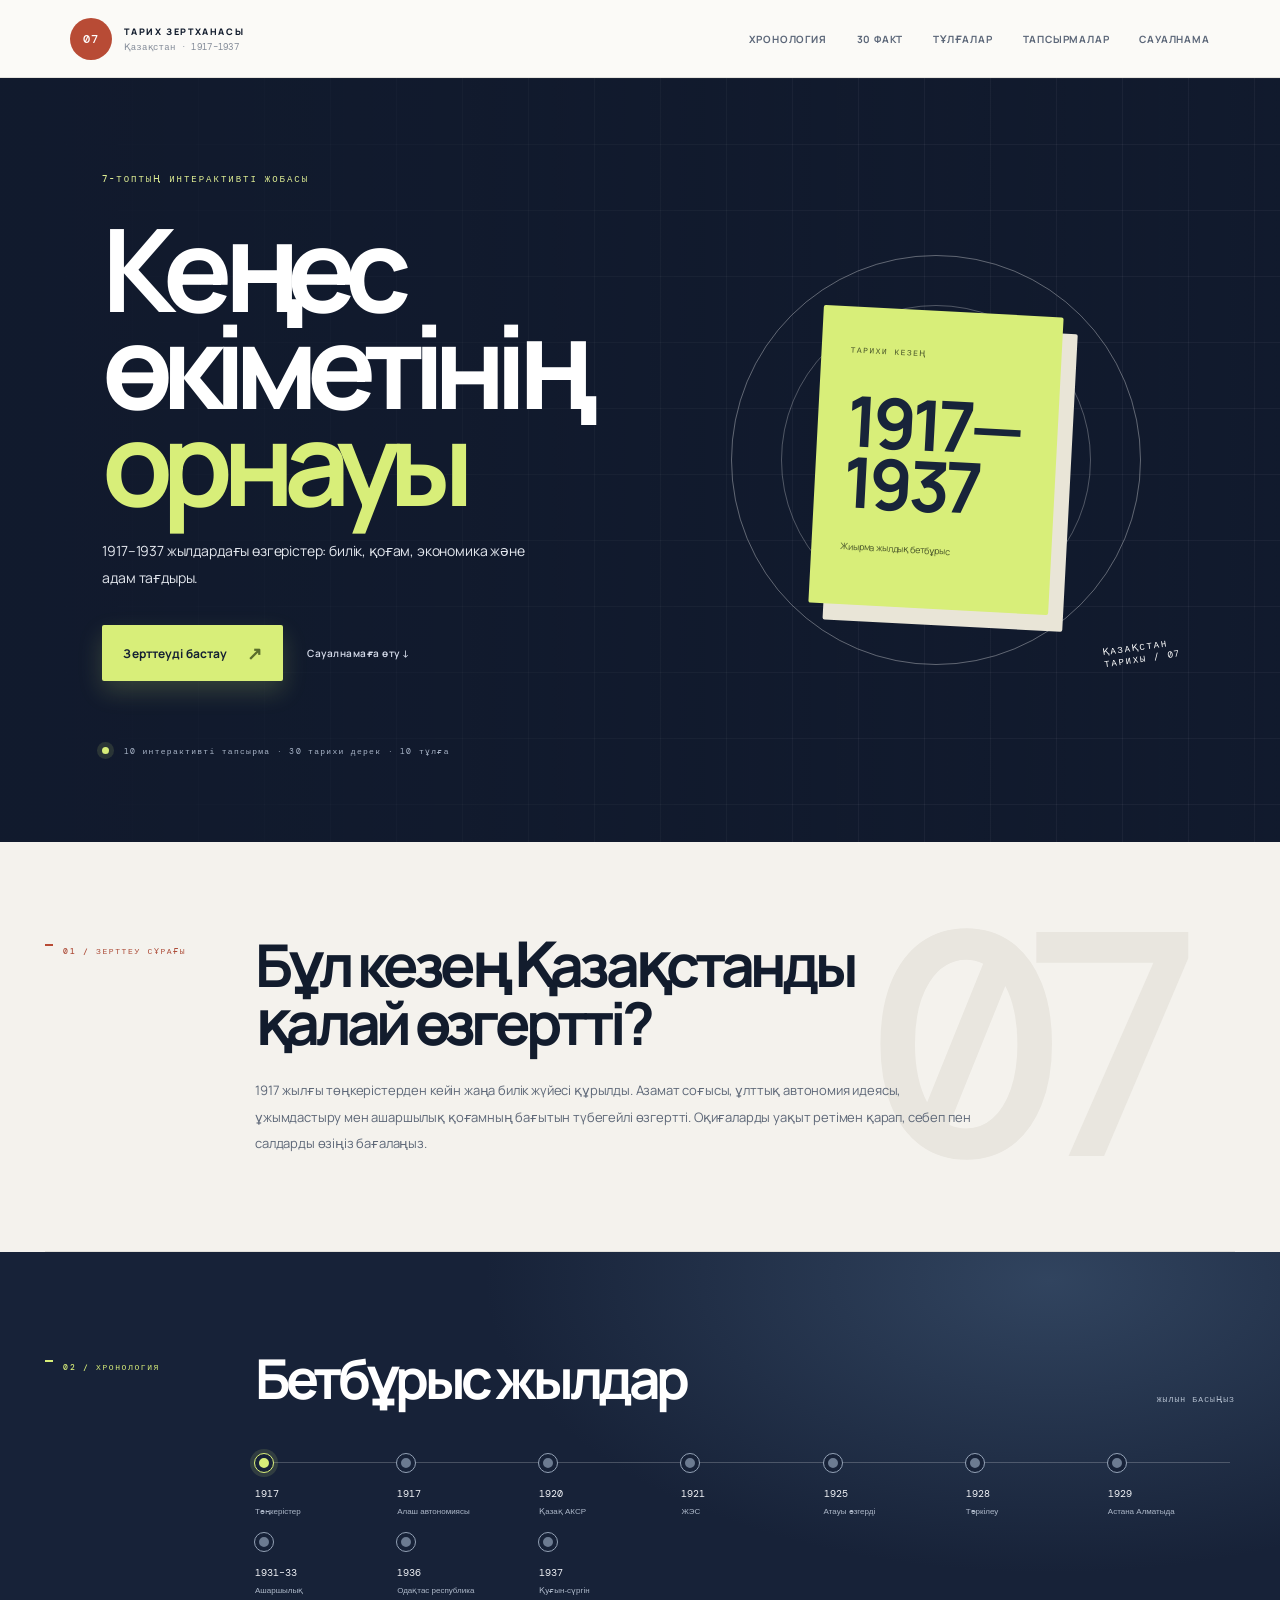
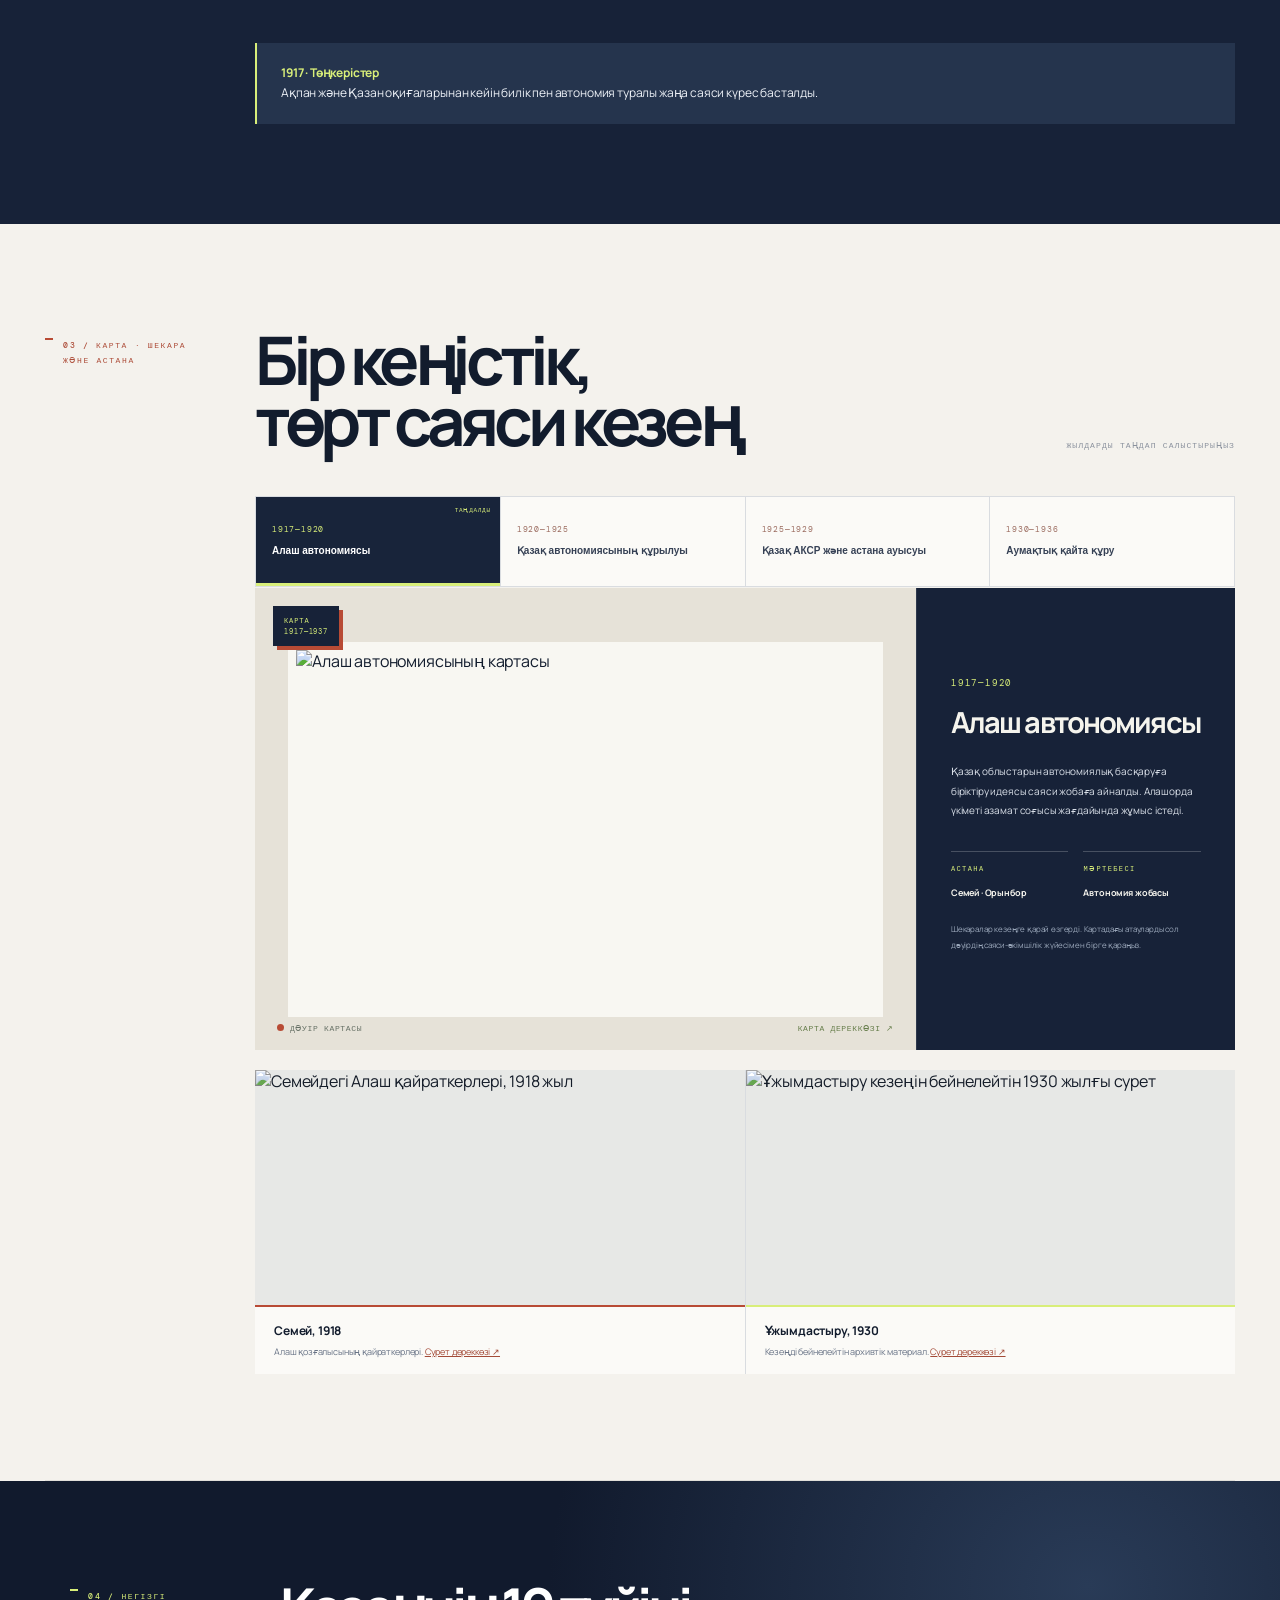
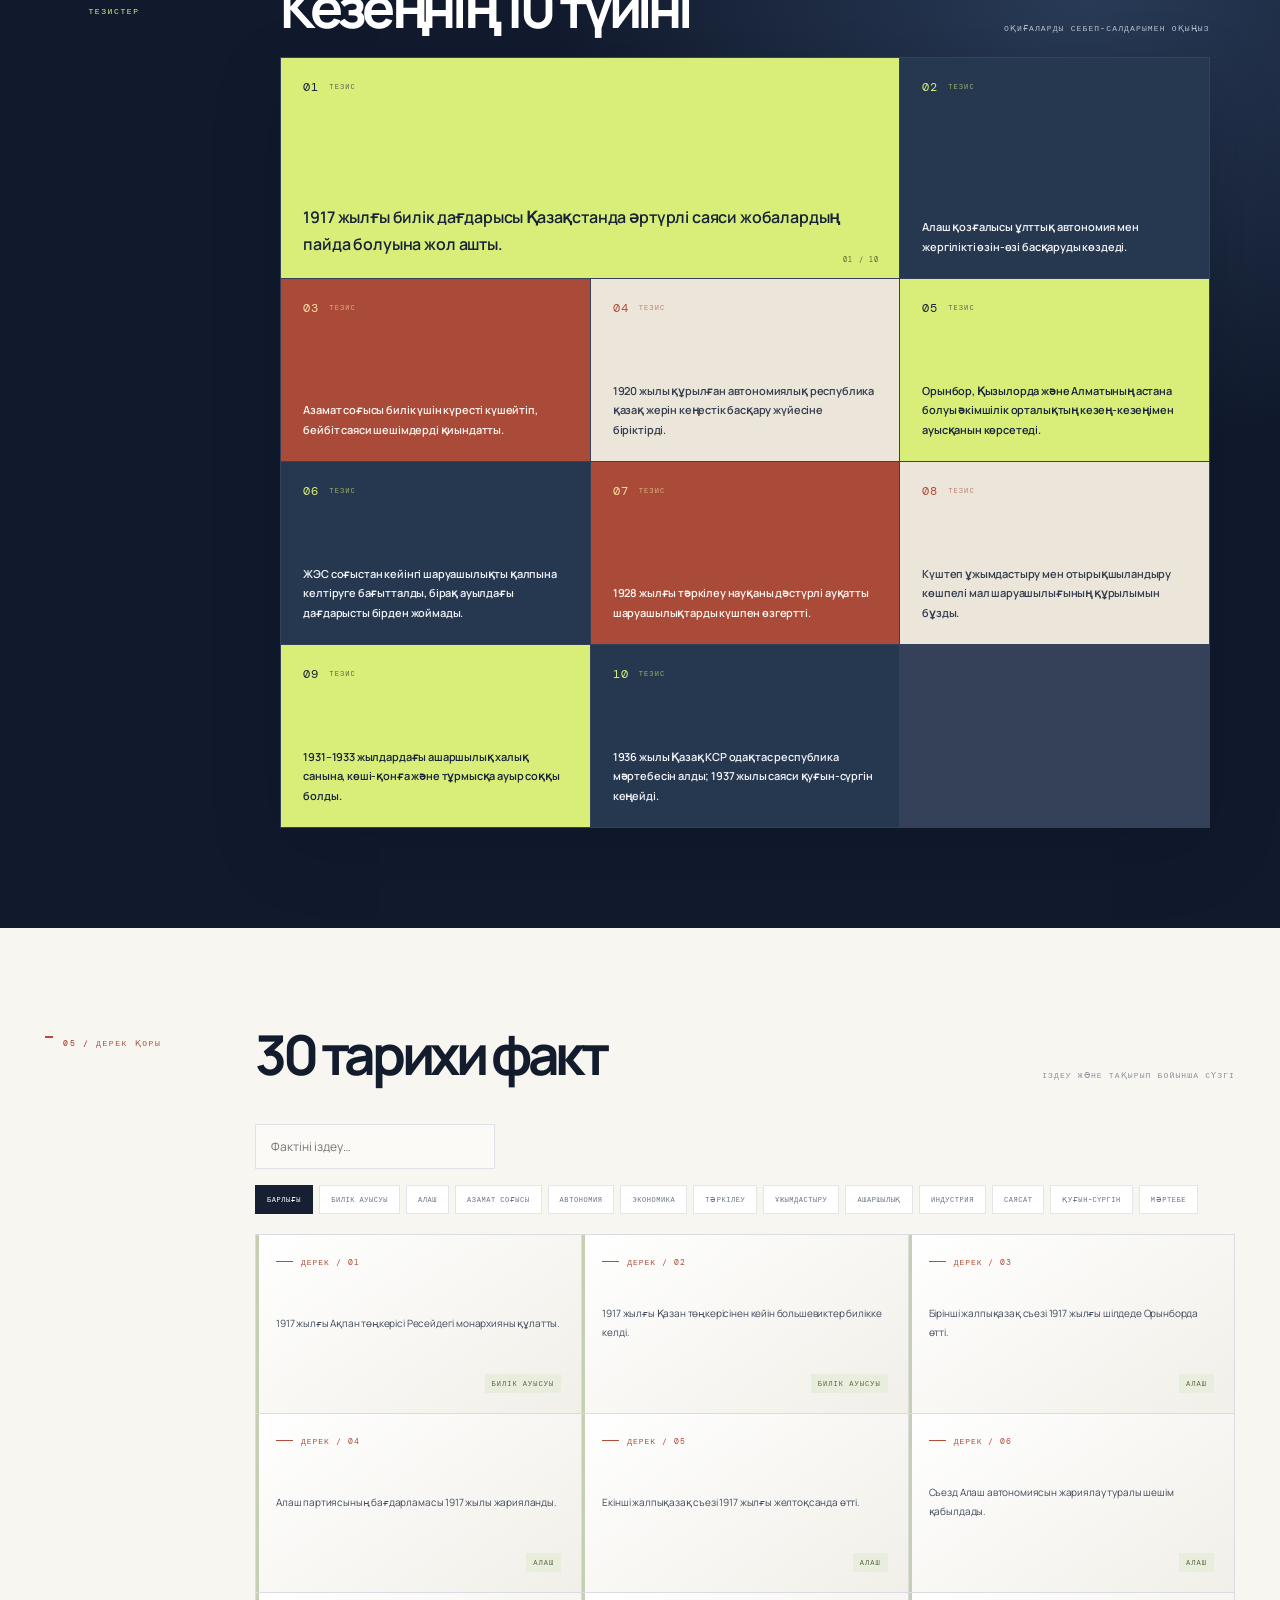
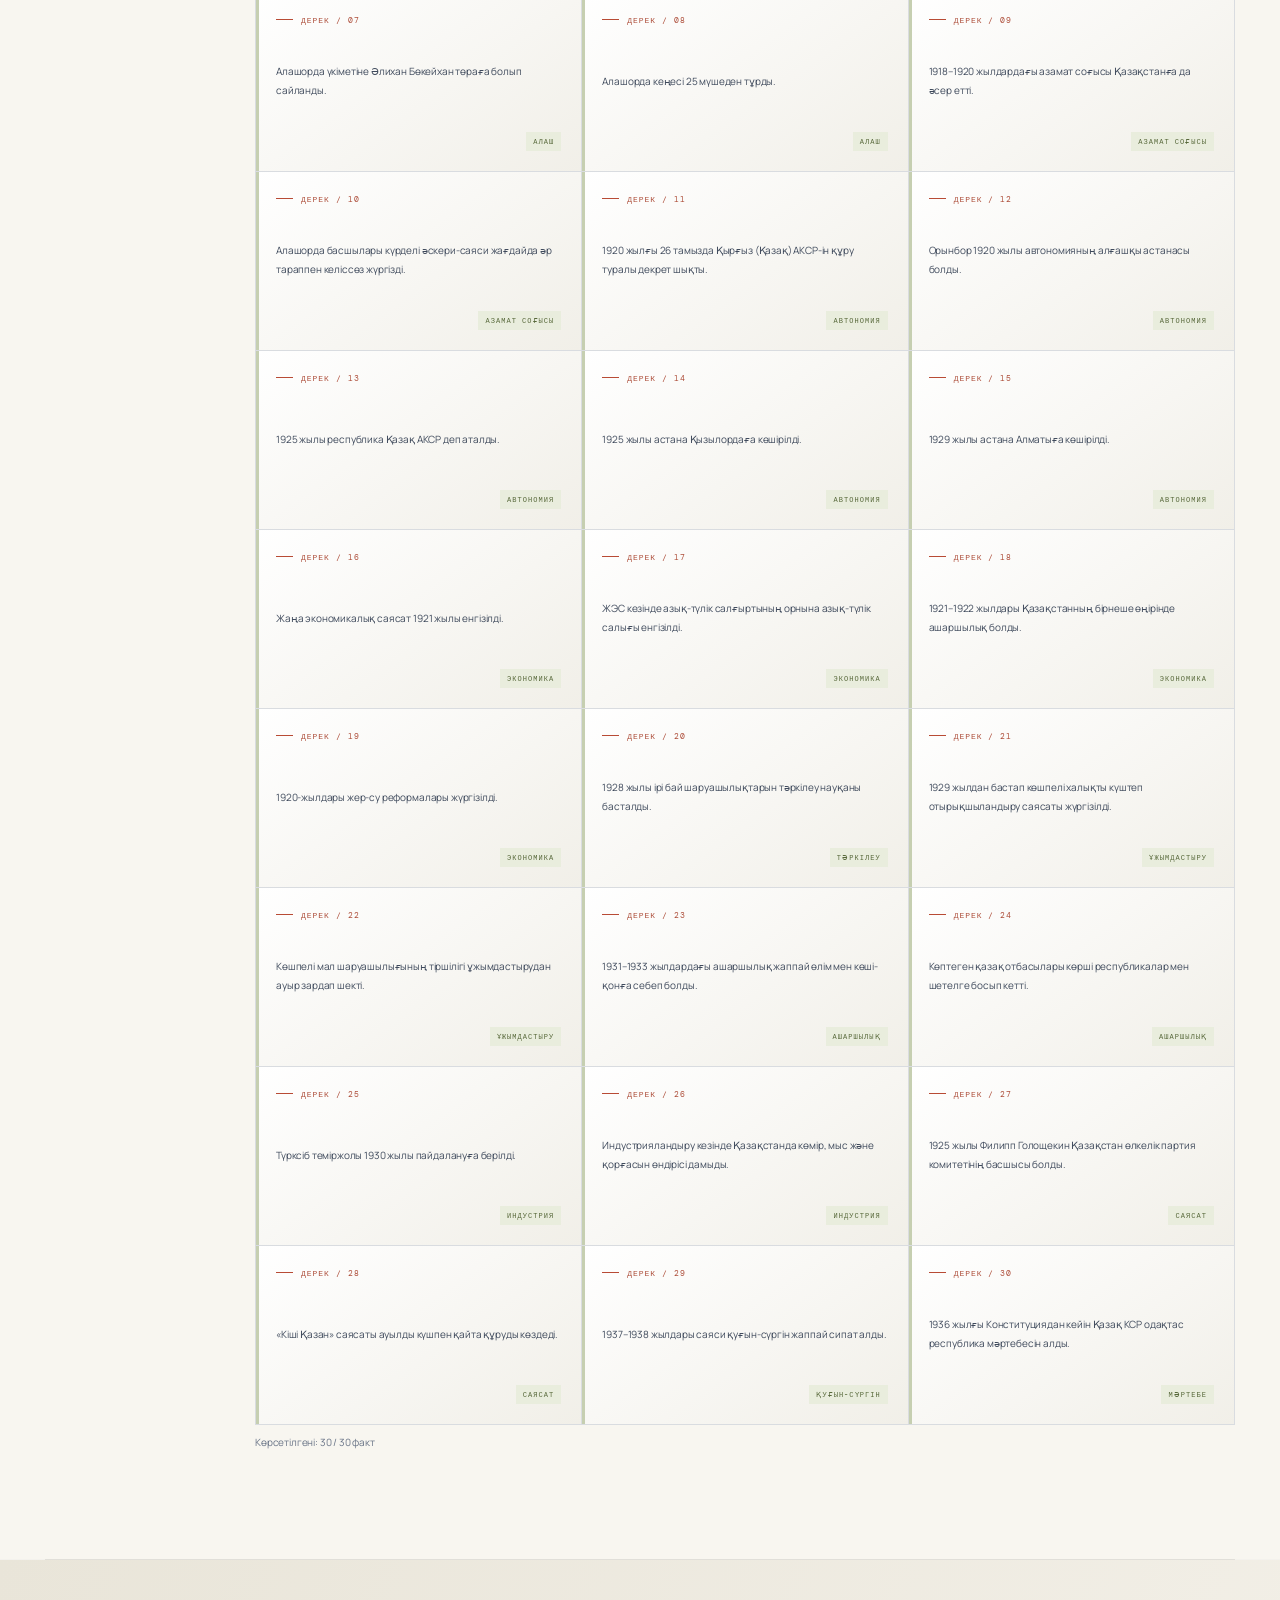
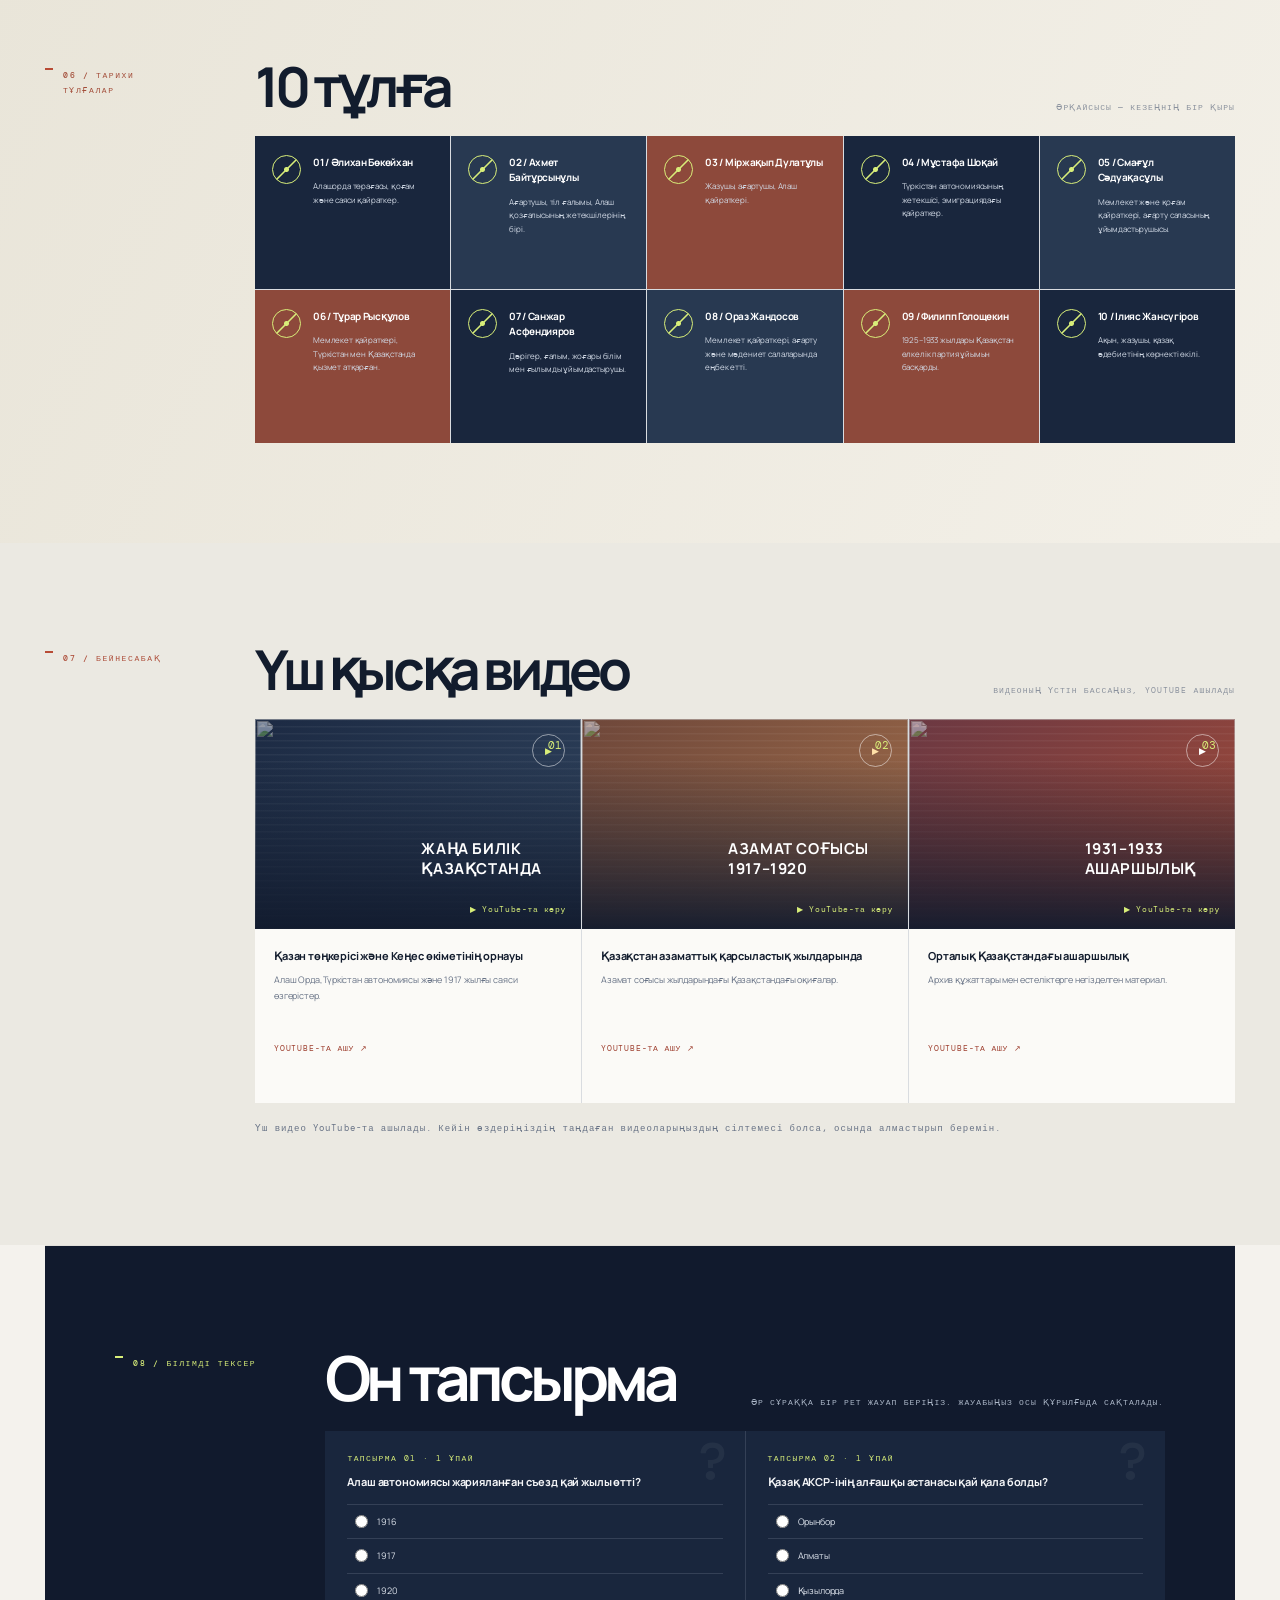
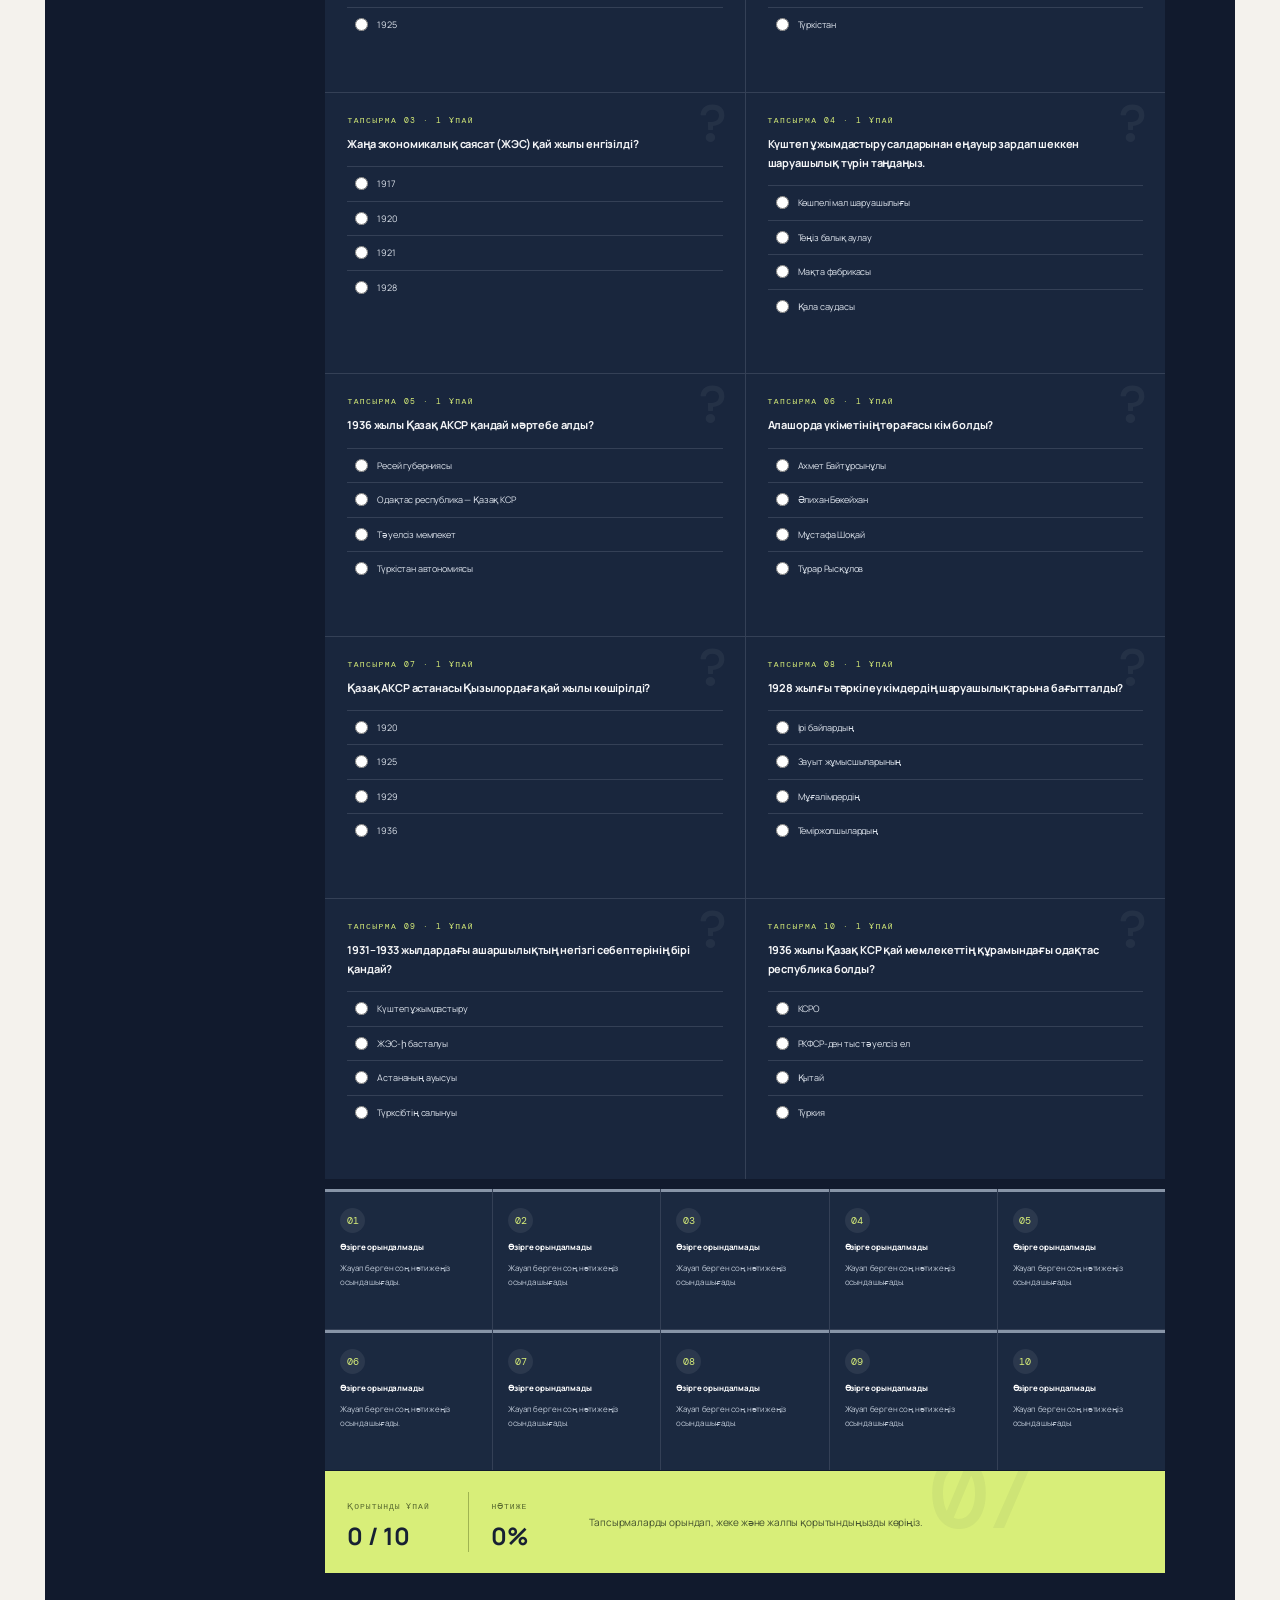
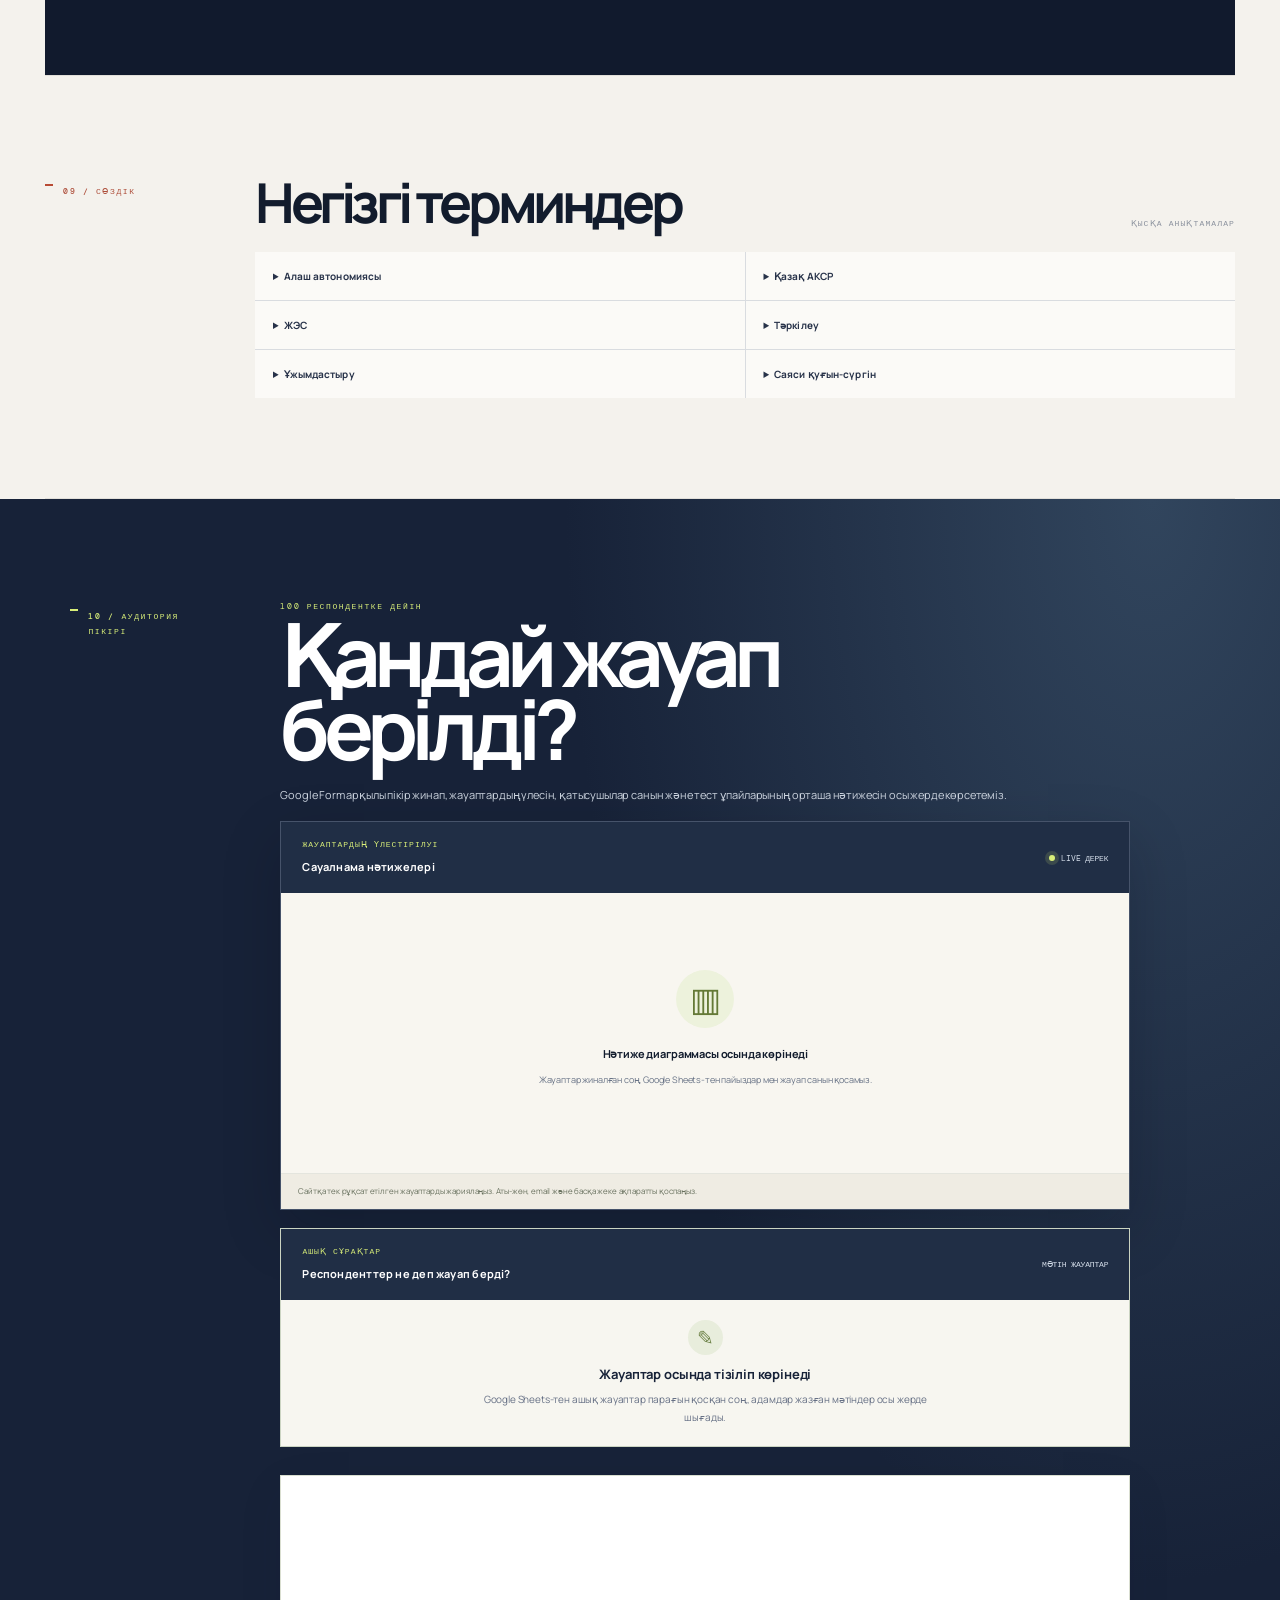
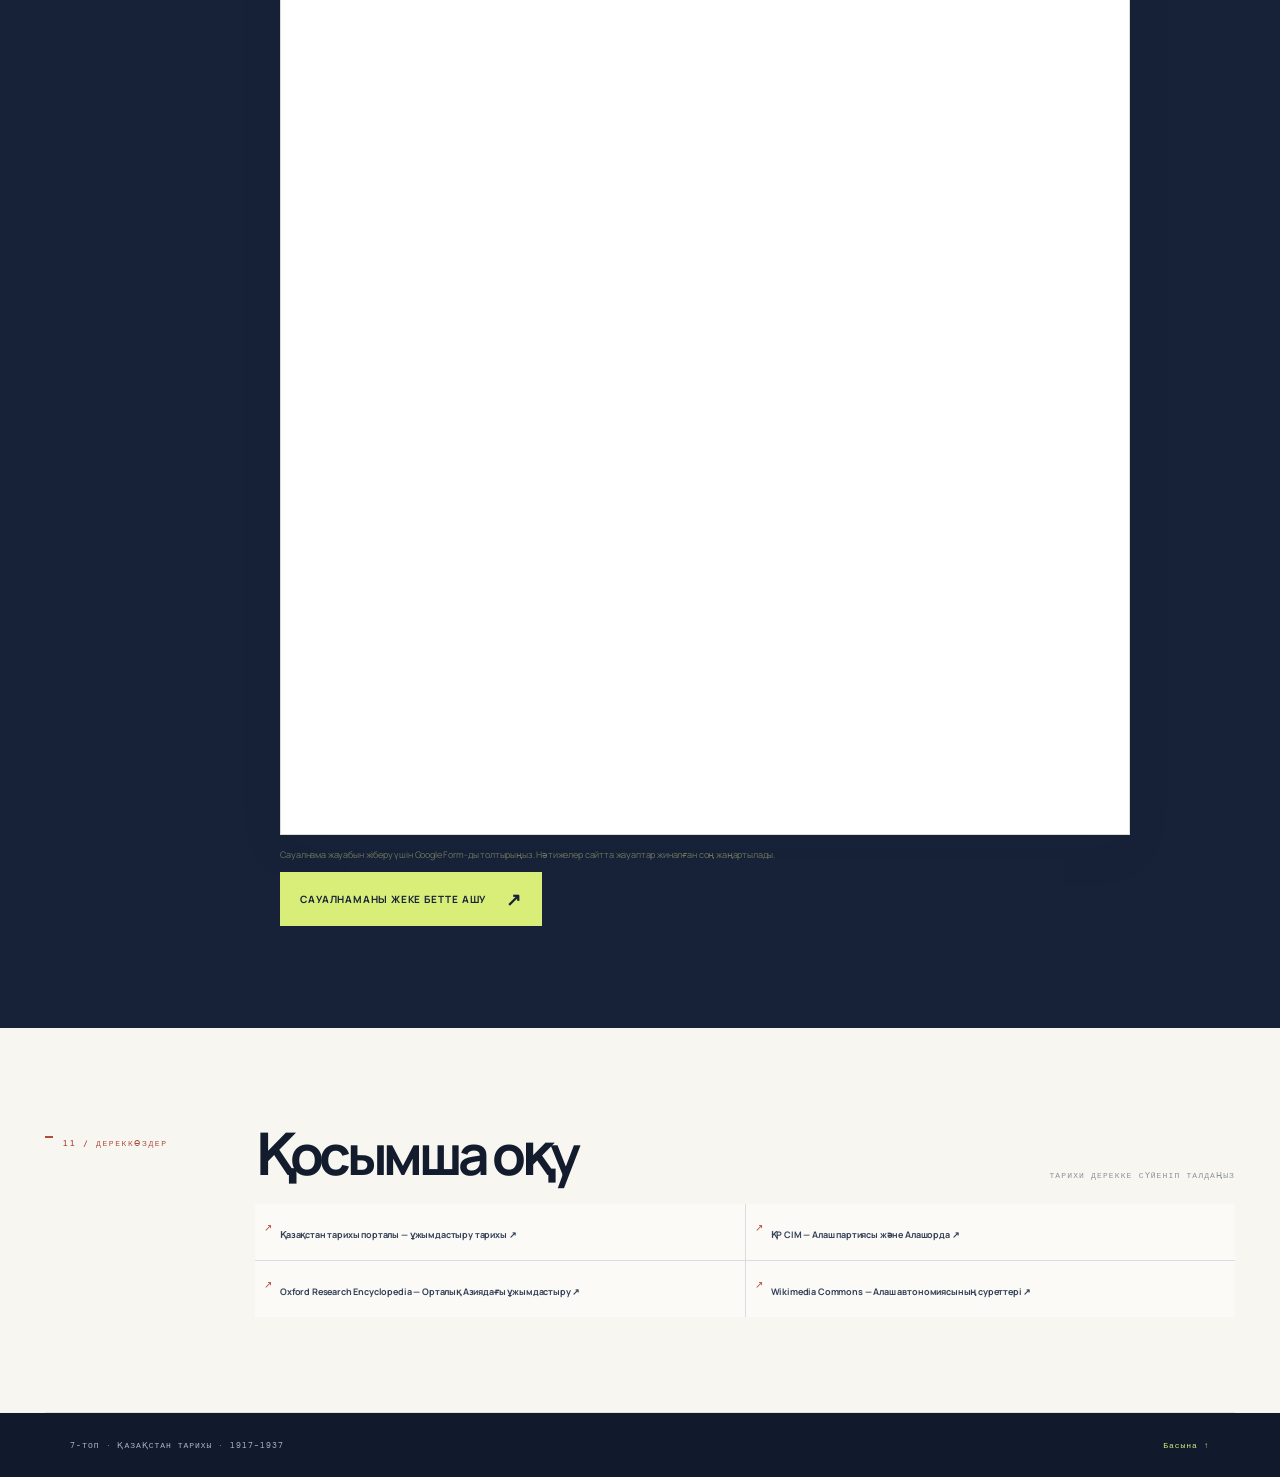
==== index.html @ dc1eb3b9 "Add files via upload" ====
<!doctype html>
<html lang="kk">
<head>
  <meta charset="utf-8"><meta name="viewport" content="width=device-width,initial-scale=1">
  <meta name="description" content="7-топтың 1917–1937 жылдардағы Қазақстан тарихына арналған интерактивті жобасы">
  <title>7-топ | Кеңес өкіметінің орнауы</title><link rel="stylesheet" href="style.css"><link rel="stylesheet" href="enhancements.css"><link rel="stylesheet" href="visual-refresh.css"><link rel="stylesheet" href="premium-design.css">
</head>
<body>
  <header class="topbar"><a class="brand" href="#home"><span class="brand-mark">07</span><span>ТАРИХ ЗЕРТХАНАСЫ<small>Қазақстан · 1917–1937</small></span></a><button class="menu" aria-label="Мәзір">☰</button><nav><a href="#timeline">Хронология</a><a href="#facts">30 факт</a><a href="#people">Тұлғалар</a><a href="#game">Тапсырмалар</a><a href="#survey">Сауалнама</a></nav></header>
  <main>
    <section id="home" class="hero"><div class="hero-copy"><p class="eyebrow">7-ТОПТЫҢ ИНТЕРАКТИВТІ ЖОБАСЫ</p><h1>Кеңес өкіметінің<br><em>орнауы</em></h1><p class="lead">1917–1937 жылдардағы өзгерістер: билік, қоғам, экономика және адам тағдыры.</p><div class="hero-actions"><a class="button" href="#timeline">Зерттеуді бастау <span>↗</span></a><a class="text-link" href="#survey">Сауалнамаға өту ↓</a></div><div class="hero-note"><span class="pulse"></span> 10 интерактивті тапсырма · 30 тарихи дерек · 10 тұлға</div></div><div class="hero-art"><div class="orbit orbit-a"></div><div class="orbit orbit-b"></div><div class="year-card"><span>ТАРИХИ КЕЗЕҢ</span><strong>1917—<br>1937</strong><small>Жиырма жылдық бетбұрыс</small></div><span class="art-stamp">ҚАЗАҚСТАН<br>ТАРИХЫ / 07</span></div></section>
    <section class="section intro"><div class="section-label">01 / ЗЕРТТЕУ СҰРАҒЫ</div><div><h2>Бұл кезең Қазақстанды қалай өзгертті?</h2><p>1917 жылғы төңкерістерден кейін жаңа билік жүйесі құрылды. Азамат соғысы, ұлттық автономия идеясы, ұжымдастыру мен ашаршылық қоғамның бағытын түбегейлі өзгертті. Оқиғаларды уақыт ретімен қарап, себеп пен салдарды өзіңіз бағалаңыз.</p></div></section>
    <section id="timeline" class="section"><div class="section-label">02 / ХРОНОЛОГИЯ</div><div class="section-main"><div class="section-head"><h2>Бетбұрыс жылдар</h2><span>Жылын басыңыз</span></div><div class="timeline" id="timelineList"></div><div class="timeline-detail" id="timelineDetail" aria-live="polite"></div></div></section>
    <section class="section map-section"><div class="section-label">03 / КАРТА · ШЕКАРА ЖӘНЕ АСТАНА</div><div class="section-main"><div class="section-head"><h2>Бір кеңістік,<br>төрт саяси кезең</h2><span>Жылдарды таңдап салыстырыңыз</span></div><div class="map-tabs" id="mapTabs"></div><div class="map-view"><div class="map-frame"><img id="eraMap" src="https://commons.wikimedia.org/wiki/Special:FilePath/Alash%20Autonomy%20in%201918.png" alt="Алаш автономиясының картасы"><div class="map-legend"><span><i></i> Дәуір картасы</span><a id="mapSource" href="https://commons.wikimedia.org/wiki/Category:Maps_of_the_Alash_state" target="_blank" rel="noreferrer">Карта дереккөзі ↗</a></div></div><aside class="map-story"><span class="map-kicker" id="mapKicker">1917—1920</span><h3 id="mapTitle">Алаш автономиясы</h3><p id="mapText">Қазақ облыстарын автономиялық басқаруға біріктіру идеясы саяси жобаға айналды. Алашорда үкіметі азамат соғысы жағдайында жұмыс істеді.</p><div class="map-facts"><div><small>АСТАНА</small><b id="mapCapital">Семей · Орынбор</b></div><div><small>МӘРТЕБЕСІ</small><b id="mapStatus">Автономия жобасы</b></div></div><p class="map-caveat">Шекаралар кезеңге қарай өзгерді. Картадағы атауларды сол дәуірдің саяси-әкімшілік жүйесімен бірге қараңыз.</p></aside></div><div class="image-grid archive-grid"><figure class="image-card"><img loading="lazy" src="https://commons.wikimedia.org/wiki/Special:FilePath/Alash%20intelligentsia%2C%20Semipalatinsk%2C%201918.jpg" alt="Семейдегі Алаш қайраткерлері, 1918 жыл"><figcaption><b>Семей, 1918</b><span>Алаш қозғалысының қайраткерлері. <a href="https://commons.wikimedia.org/wiki/File:Alash_intelligentsia,_Semipalatinsk,_1918.jpg" target="_blank" rel="noreferrer">Сурет дереккөзі ↗</a></span></figcaption></figure><figure class="image-card"><img loading="lazy" src="https://commons.wikimedia.org/wiki/Special:FilePath/%D0%9D%D0%B0%20%D0%BF%D1%83%D1%82%D1%8F%D1%85%20%D0%BA%D0%BE%D0%BB%D0%BB%D0%B5%D0%BA%D1%82%D0%B8%D0%B2%D0%B8%D0%B7%D0%B0%D1%86%D0%B8%D0%B8.%20%D0%9A%D0%BE%D1%81%D1%82%D1%8F%D0%BD%D0%B8%D1%86%D1%8B%D0%BD%20%D0%92.%D0%9D..jpg" alt="Ұжымдастыру кезеңін бейнелейтін 1930 жылғы сурет"><figcaption><b>Ұжымдастыру, 1930</b><span>Кезеңді бейнелейтін архивтік материал. <a href="https://commons.wikimedia.org/wiki/File:%D0%9D%D0%B0_%D0%BF%D1%83%D1%82%D1%8F%D1%85_%D0%BA%D0%BE%D0%BB%D0%BB%D0%B5%D0%BA%D1%82%D0%B8%D0%B2%D0%B8%D0%B7%D0%B0%D1%86%D0%B8%D0%B8._%D0%9A%D0%BE%D1%81%D1%82%D1%8F%D0%BD%D0%B8%D1%86%D1%8B%D0%BD_%D0%92.%D0%9D..jpg" target="_blank" rel="noreferrer">Сурет дереккөзі ↗</a></span></figcaption></figure></div></div></section>
    <section class="section theses-section"><div class="section-label">04 / НЕГІЗГІ ТЕЗИСТЕР</div><div class="section-main"><div class="section-head"><h2>Кезеңнің 10 түйіні</h2><span>Оқиғаларды себеп-салдарымен оқыңыз</span></div><div class="theses-grid" id="thesesGrid"></div></div></section>
    <section id="facts" class="section"><div class="section-label">05 / ДЕРЕК ҚОРЫ</div><div class="section-main"><div class="section-head"><h2>30 тарихи факт</h2><span>Іздеу және тақырып бойынша сүзгі</span></div><div class="filters"><input id="factSearch" type="search" placeholder="Фактіні іздеу…" aria-label="Факт іздеу"><div id="factFilters" class="chips"></div></div><div id="factsGrid" class="facts-grid"></div><p id="factCount" class="muted"></p></div></section>
    <section id="people" class="section"><div class="section-label">06 / ТАРИХИ ТҰЛҒАЛАР</div><div class="section-main"><div class="section-head"><h2>10 тұлға</h2><span>Әрқайсысы — кезеңнің бір қыры</span></div><div id="peopleGrid" class="people-grid"></div></div></section>
    <section class="section videos"><div class="section-label">07 / БЕЙНЕСАБАҚ</div><div class="section-main"><div class="section-head"><h2>Үш қысқа видео</h2><span>Видеоның үстін бассаңыз, YouTube ашылады</span></div><div class="video-grid"><a class="video-card video-link" href="https://www.youtube.com/watch?v=chrDD1May6A" target="_blank" rel="noreferrer"><div class="video-cover cover-one"><img src="https://img.youtube.com/vi/chrDD1May6A/hqdefault.jpg" alt="" loading="lazy"><span>01</span><b>ЖАҢА БИЛІК<br>ҚАЗАҚСТАНДА</b><i>▶ YouTube-та көру</i></div><div><h3>Қазан төңкерісі және Кеңес өкіметінің орнауы</h3><p>Алаш Орда, Түркістан автономиясы және 1917 жылғы саяси өзгерістер.</p><span class="video-cta">YouTube-та ашу ↗</span></div></a><a class="video-card video-link" href="https://www.youtube.com/watch?v=5hBeMjeWG5c" target="_blank" rel="noreferrer"><div class="video-cover cover-two"><img src="https://img.youtube.com/vi/5hBeMjeWG5c/hqdefault.jpg" alt="" loading="lazy"><span>02</span><b>АЗАМАТ СОҒЫСЫ<br>1917–1920</b><i>▶ YouTube-та көру</i></div><div><h3>Қазақстан азаматтық қарсыластық жылдарында</h3><p>Азамат соғысы жылдарындағы Қазақстандағы оқиғалар.</p><span class="video-cta">YouTube-та ашу ↗</span></div></a><a class="video-card video-link" href="https://www.youtube.com/watch?v=0yjbOv4OIMk" target="_blank" rel="noreferrer"><div class="video-cover cover-three"><img src="https://img.youtube.com/vi/0yjbOv4OIMk/hqdefault.jpg" alt="" loading="lazy"><span>03</span><b>1931–1933<br>АШАРШЫЛЫҚ</b><i>▶ YouTube-та көру</i></div><div><h3>Орталық Қазақстандағы ашаршылық</h3><p>Архив құжаттары мен естеліктерге негізделген материал.</p><span class="video-cta">YouTube-та ашу ↗</span></div></a></div><p class="video-note">Үш видео YouTube-та ашылады. Кейін өздеріңіздің таңдаған видеоларыңыздың сілтемесі болса, осында алмастырып беремін.</p></div></section>
    <section id="game" class="section game-section"><div class="section-label">08 / БІЛІМДІ ТЕКСЕР</div><div class="section-main"><div class="section-head"><h2>Он тапсырма</h2><span>Әр сұраққа бір рет жауап беріңіз. Жауабыңыз осы құрылғыда сақталады.</span></div><div id="quiz" class="quiz"></div><div class="task-results" id="taskResults"></div><div class="score-panel"><div><span>ҚОРЫТЫНДЫ ҰПАЙ</span><strong id="score">0 / 10</strong></div><div><span>НӘТИЖЕ</span><strong id="scorePercent">0%</strong></div><p id="scoreText">Тапсырмаларды орындап, жеке және жалпы қорытындыңызды көріңіз.</p><span id="resetQuiz" hidden></span></div></div></section>
    <section class="section terms"><div class="section-label">09 / СӨЗДІК</div><div class="section-main"><div class="section-head"><h2>Негізгі терминдер</h2><span>Қысқа анықтамалар</span></div><div class="terms-grid"><details><summary>Алаш автономиясы</summary><p>1917 жылғы желтоқсанда жарияланған, қазақ облыстарын өзін-өзі басқаруға біріктіруді көздеген автономия.</p></details><details><summary>Қазақ АКСР</summary><p>1920 жылы құрылған автономиялық кеңестік республика; 1925 жылы атауы Қазақ АКСР болып өзгертілді.</p></details><details><summary>ЖЭС</summary><p>1921 жылдан енгізілген жаңа экономикалық саясат; нарықтық қатынастардың кейбір түрлеріне уақытша рұқсат берді.</p></details><details><summary>Тәркілеу</summary><p>1928 жылдан бастап ірі бай шаруашылықтарының мал-мүлкін мемлекетке күштеп алу науқаны.</p></details><details><summary>Ұжымдастыру</summary><p>Жеке шаруашылықтарды колхоздарға біріктіру саясаты; Қазақстанда күштеп жүргізіліп, көшпелі мал шаруашылығын күйретті.</p></details><details><summary>Саяси қуғын-сүргін</summary><p>Биліктің саяси айыптармен адамдарды қудалауы, қамауы, жер аударуы немесе жазалауы.</p></details></div></div></section>
    <section id="survey" class="survey-section"><div class="section-label">10 / АУДИТОРИЯ ПІКІРІ</div><div class="survey-copy"><p class="eyebrow">100 РЕСПОНДЕНТКЕ ДЕЙІН</p><h2>Қандай жауап берілді?</h2><p>Google Form арқылы пікір жинап, жауаптардың үлесін, қатысушылар санын және тест ұпайларының орташа нәтижесін осы жерде көрсетеміз.</p><div class="results-board"><div class="results-title"><div><span>ЖАУАПТАРДЫҢ ҮЛЕСТІРІЛУІ</span><b>Сауалнама нәтижелері</b></div><span class="live-tag"><i></i> LIVE ДЕРЕК</span></div><div class="results-embed" id="resultsEmbed"><div class="results-empty"><div class="chart-symbol">▥</div><b>Нәтиже диаграммасы осында көрінеді</b><p>Жауаптар жиналған соң, Google Sheets-тен пайыздар мен жауап санын қосамыз.</p></div></div><div class="result-foot">Сайтқа тек рұқсат етілген жауаптарды жариялаңыз. Аты-жөн, email және басқа жеке ақпаратты қоспаңыз.</div></div><div class="open-answers-board"><div class="results-title"><div><span>АШЫҚ СҰРАҚТАР</span><b>Респонденттер не деп жауап берді?</b></div><span class="live-tag">МӘТІН ЖАУАПТАР</span></div><div class="open-answers" id="openAnswersEmbed"><div class="open-answers-empty"><span>✎</span><b>Жауаптар осында тізіліп көрінеді</b><p>Google Sheets-тен ашық жауаптар парағын қосқан соң, адамдар жазған мәтіндер осы жерде шығады.</p></div></div></div><div class="survey-form-frame"><iframe title="7-топтың Google Form сауалнамасы" src="https://docs.google.com/forms/d/e/1FAIpQLSdYBGiq_O11qTnDUoy_f5lnRebUAaGD9A5DX1_RNmurkDdvCA/viewform?embedded=true" loading="lazy" allowfullscreen></iframe></div><p class="form-caption">Сауалнама жауабын жіберу үшін Google Form-ды толтырыңыз. Нәтижелер сайтта жауаптар жиналған соң жаңартылады.</p><a class="button" href="form.html">Сауалнаманы жеке бетте ашу <span>↗</span></a></div></section>
    <section class="section sources"><div class="section-label">11 / ДЕРЕККӨЗДЕР</div><div class="section-main"><div class="section-head"><h2>Қосымша оқу</h2><span>Тарихи дерекке сүйеніп талдаңыз</span></div><ul class="source-list"><li><a href="https://e-history.kz/en/history-of-kazakhstan/show/9610" target="_blank" rel="noreferrer">Қазақстан тарихы порталы — ұжымдастыру тарихы ↗</a></li><li><a href="https://www.gov.kz/org/mfa-london/press/article/details/74414?lang=en" target="_blank" rel="noreferrer">ҚР СІМ — Алаш партиясы және Алашорда ↗</a></li><li><a href="https://academic.oup.com/edited-volume/61799/chapter-abstract/546285580" target="_blank" rel="noreferrer">Oxford Research Encyclopedia — Орталық Азиядағы ұжымдастыру ↗</a></li><li><a href="https://commons.wikimedia.org/wiki/Category:Alash_Autonomy" target="_blank" rel="noreferrer">Wikimedia Commons — Алаш автономиясының суреттері ↗</a></li></ul></div></section>
  </main><footer><span>7-ТОП · ҚАЗАҚСТАН ТАРИХЫ · 1917–1937</span><a href="#home">Басына ↑</a></footer><script src="app.js"></script><script src="quiz-lock.js"></script>
</body></html>
---- style.css ----
@import url('https://fonts.googleapis.com/css2?family=DM+Mono:wght@400;500&family=Manrope:wght@400;500;600;700;800&display=swap');
:root{--ink:#162721;--muted:#65736c;--paper:#f5f4ed;--white:#fffef9;--green:#b4d76c;--rust:#bd6242;--line:#dfe2d7;--mono:'DM Mono',monospace;--sans:'Manrope',Arial,sans-serif}*{box-sizing:border-box}html{scroll-behavior:smooth}body{margin:0;background:var(--paper);color:var(--ink);font-family:var(--sans)}a{color:inherit}.topbar{height:76px;padding:0 max(calc((100vw - 1240px)/2),5vw);display:flex;align-items:center;justify-content:space-between;background:var(--paper);border-bottom:1px solid var(--line);position:sticky;top:0;z-index:5}.brand{display:flex;align-items:center;gap:12px;text-decoration:none;font-weight:800;letter-spacing:.08em;font-size:11px}.brand-mark{display:grid;place-items:center;width:39px;height:39px;border-radius:50%;background:var(--ink);color:var(--green);font:500 13px var(--mono)}.brand small{display:block;margin-top:3px;color:var(--muted);font:10px var(--mono);letter-spacing:0}.topbar nav{display:flex;gap:26px}.topbar nav a,.text-link{font-size:12px;text-decoration:none;color:var(--muted)}.topbar nav a:hover,.text-link:hover{color:var(--ink)}.menu{display:none;border:0;background:none;font-size:22px}.hero{min-height:540px;background:#dce6cd;display:grid;grid-template-columns:1.1fr .9fr;align-items:center;padding:58px max(calc((100vw - 1120px)/2),8vw);overflow:hidden}.eyebrow,.section-label,.hero-note,.video-note,.section-head>span,.score-panel span,.year-card>span{font:10px var(--mono);letter-spacing:.12em}.eyebrow{color:#5e705a}.hero h1{font-size:clamp(52px,8vw,96px);line-height:.98;letter-spacing:-.075em;margin:23px 0}.hero h1 em{font-style:normal;color:#678345}.lead{font-size:17px;line-height:1.7;color:#526151;max-width:490px}.hero-actions{display:flex;align-items:center;gap:24px;margin-top:30px}.button{display:inline-flex;gap:20px;align-items:center;padding:15px 19px;text-decoration:none;background:var(--ink);color:white;font-size:12px;font-weight:700;border:0;cursor:pointer}.button span{color:var(--green);font-size:18px}.hero-note{margin-top:50px;color:#62715f;font-size:9px}.pulse{display:inline-block;width:7px;height:7px;border-radius:50%;background:#7c9b51;margin-right:8px}.hero-art{height:360px;position:relative;display:grid;place-items:center}.orbit{position:absolute;border:1px solid #aebe9f;border-radius:50%;width:360px;height:360px}.orbit-b{width:275px;height:275px;border-color:#9dae8d}.year-card{position:relative;background:var(--ink);color:#e9efdf;width:210px;height:255px;padding:25px;transform:rotate(5deg);box-shadow:20px 20px 0 #c3d3ae}.year-card>span{color:var(--green);font-size:9px}.year-card strong{display:block;font-size:59px;line-height:.98;letter-spacing:-.07em;margin:25px 0 14px}.year-card small{color:#c5cfbe;font-size:10px}.art-stamp{position:absolute;bottom:18px;right:8px;font:10px var(--mono);letter-spacing:.12em;color:#576749;transform:rotate(-8deg)}.section{display:grid;grid-template-columns:180px 1fr;gap:35px;max-width:1120px;margin:auto;padding:75px 0;border-bottom:1px solid var(--line)}.section-label{color:#81906f;padding-top:8px}.section-main{min-width:0}.section h2,.survey-section h2{font-size:clamp(28px,4vw,42px);letter-spacing:-.06em;margin:0 0 25px;line-height:1.15}.intro p{font-size:16px;line-height:1.9;color:var(--muted);max-width:780px;margin:0}.section-head{display:flex;align-items:end;justify-content:space-between;gap:20px}.section-head h2{margin-bottom:22px}.section-head>span{color:var(--muted);padding-bottom:27px;font-size:9px}.timeline{position:relative;display:grid;grid-template-columns:repeat(7,1fr);gap:8px;padding-top:26px}.timeline:before{content:'';position:absolute;left:5px;right:5px;top:36px;border-top:1px solid #bbc3b2}.time-item{z-index:1;border:0;background:none;text-align:left;padding:0;cursor:pointer}.time-item i{display:block;width:19px;height:19px;border:5px solid var(--paper);outline:1px solid #8da17c;border-radius:50%;background:#8da17c;margin:0 0 13px}.time-item.active i{background:var(--rust);outline-color:var(--rust)}.time-item b{font:12px var(--mono)}.time-item small{display:block;margin-top:6px;color:var(--muted);font-size:9px}.timeline-detail{margin-top:26px;padding:22px 24px;background:#e8eadf;border-left:3px solid var(--rust);font-size:14px;line-height:1.7}.image-grid{display:grid;grid-template-columns:1fr 1fr 1fr;gap:14px}.image-card{margin:0;background:var(--white);border:1px solid var(--line)}.image-card img{display:block;width:100%;height:210px;object-fit:cover;background:#e2e2d6}.image-card figcaption{padding:14px;display:grid;gap:6px}.image-card figcaption b{font-size:12px}.image-card figcaption span{font-size:10px;color:var(--muted);line-height:1.6}.image-card figcaption a{color:#657a4a}.filters{display:flex;gap:16px;justify-content:space-between;align-items:center;margin-bottom:17px;flex-wrap:wrap}.filters input{font:12px var(--sans);padding:12px 13px;border:1px solid var(--line);background:var(--white);min-width:240px}.chips{display:flex;gap:6px;flex-wrap:wrap}.chip{border:1px solid var(--line);background:transparent;padding:8px 10px;font:9px var(--mono);cursor:pointer;color:var(--muted)}.chip.active{background:var(--ink);color:white;border-color:var(--ink)}.facts-grid{display:grid;grid-template-columns:repeat(3,1fr);gap:9px}.fact{background:var(--white);border:1px solid var(--line);padding:17px;min-height:150px;display:flex;flex-direction:column;justify-content:space-between}.fact .num{font:10px var(--mono);color:var(--rust)}.fact p{font-size:12px;line-height:1.65;margin:12px 0 0}.fact small{font:9px var(--mono);color:#8a9588;margin-top:12px}.muted{font-size:10px;color:var(--muted)}.people-grid{display:grid;grid-template-columns:repeat(5,1fr);gap:8px}.person{padding:17px;background:#e8eadf;min-height:125px}.person b{font-size:13px;display:block;line-height:1.4}.person span{display:block;font-size:10px;color:var(--muted);margin-top:9px;line-height:1.55}.video-grid{display:grid;grid-template-columns:repeat(3,1fr);gap:12px}.video-card{background:var(--white);border:1px solid var(--line)}.video-cover{height:155px;padding:18px;display:flex;flex-direction:column;justify-content:space-between;color:white;background:#334b40}.video-cover span{font:11px var(--mono);color:var(--green)}.video-cover b{font-size:22px;line-height:1.2;letter-spacing:-.04em}.cover-two{background:#827055}.cover-three{background:#753e36}.video-card>div:last-child{padding:16px}.video-card h3{font-size:13px;margin:0 0 8px}.video-card p{font-size:10px;color:var(--muted);line-height:1.6;min-height:50px}.video-card a,.source-list a{font-size:10px;color:#667d4a}.video-note{font-size:9px;color:var(--muted);margin-top:17px;line-height:1.8}.game-section{background:#e9ece2;max-width:none;padding-left:max(calc((100vw - 1120px)/2),5vw);padding-right:max(calc((100vw - 1120px)/2),5vw);grid-template-columns:180px 1fr}.quiz{display:grid;grid-template-columns:1fr 1fr;gap:10px}.question{background:var(--white);padding:19px;border:1px solid var(--line)}.question h3{font-size:13px;line-height:1.55;margin:0 0 13px}.question .qnum{font:9px var(--mono);color:var(--rust);margin-bottom:9px}.answer{display:flex;gap:9px;align-items:flex-start;padding:9px;border-top:1px solid #eef0e9;font-size:10px;line-height:1.5;cursor:pointer}.answer input{accent-color:#526b3a;margin:0}.feedback{font-size:10px;line-height:1.6;margin:10px 0 0;min-height:18px}.feedback.good{color:#496e32}.feedback.bad{color:#a34c36}.score-panel{display:flex;align-items:center;gap:24px;background:var(--ink);color:white;padding:19px 22px;margin-top:12px}.score-panel div{min-width:100px}.score-panel span{color:var(--green);font-size:9px}.score-panel strong{display:block;font-size:25px;margin-top:5px}.score-panel p{font-size:10px;color:#ccd3c5;line-height:1.5;flex:1}.button-dark{background:var(--green);color:var(--ink);padding:12px 15px}.terms-grid{display:grid;grid-template-columns:1fr 1fr;gap:8px}.terms details{border:1px solid var(--line);background:var(--white);padding:15px}.terms summary{font-size:12px;font-weight:700;cursor:pointer}.terms details p{font-size:10px;line-height:1.7;color:var(--muted);margin-bottom:0}.survey-section{display:grid;grid-template-columns:180px 1fr;gap:35px;background:#dce6cd;padding:75px max(calc((100vw - 1120px)/2),5vw)}.survey-copy{max-width:800px}.survey-copy>p:not(.eyebrow){font-size:13px;line-height:1.8;color:#596957}.survey-copy .eyebrow{margin-top:0}.form-placeholder{display:flex;gap:15px;align-items:flex-start;background:#f5f4ed;border:1px dashed #9aaa89;padding:19px;margin:22px 0}.form-icon{font-size:25px;color:#71894d}.form-placeholder b{font-size:12px}.form-placeholder p{font-size:10px;color:var(--muted);line-height:1.7;margin:7px 0 0}.form-placeholder code{background:#e8eadf;padding:2px 4px}.source-list{margin:0;padding:0;list-style:none;display:grid;grid-template-columns:1fr 1fr;gap:12px}.source-list li{padding:13px;border:1px solid var(--line);background:var(--white)}.source-list a{text-decoration:none}.source-list a:hover{text-decoration:underline}footer{max-width:1120px;margin:auto;padding:25px 0;display:flex;justify-content:space-between;font:9px var(--mono);color:var(--muted)}footer a{text-decoration:none}body.form-page{background:#dce6cd}.form-wrap{max-width:820px;margin:50px auto;padding:0 20px}.form-wrap .back{font:11px var(--mono);text-decoration:none}.form-wrap h1{font-size:46px;letter-spacing:-.06em;margin:40px 0 10px}.form-wrap>p{color:var(--muted);font-size:13px;line-height:1.8}.embed-box{background:var(--white);padding:20px;border:1px solid var(--line);margin:25px 0}.embed-box iframe{width:100%;height:760px;border:0}.form-help{background:#e9ece2;padding:16px;font-size:11px;line-height:1.7}.form-help code{word-break:break-all}
@media(max-width:1200px){.section,footer{margin-left:5vw;margin-right:5vw}.section{padding-top:58px;padding-bottom:58px}.game-section,.survey-section{margin:0;padding-left:5vw;padding-right:5vw}.hero{padding-left:8vw;padding-right:8vw}}@media(max-width:760px){.topbar{height:64px}.menu{display:block}.topbar nav{display:none;position:absolute;top:64px;left:0;right:0;background:var(--paper);padding:18px 5vw;border-bottom:1px solid var(--line);flex-direction:column;gap:15px}.topbar nav.open{display:flex}.hero{grid-template-columns:1fr;padding:55px 7vw 30px;min-height:unset}.hero h1{font-size:65px}.hero-art{height:290px}.orbit{width:275px;height:275px}.orbit-b{width:210px;height:210px}.year-card{width:170px;height:210px}.year-card strong{font-size:49px;margin:18px 0 10px}.section,.game-section,.survey-section{display:block;padding:48px 6vw;margin:0}.section-label{margin-bottom:23px}.section-head{display:block}.section-head>span{display:block;padding:0 0 16px}.timeline{grid-template-columns:repeat(4,1fr);row-gap:20px}.timeline:before{display:none}.image-grid,.video-grid,.facts-grid{grid-template-columns:1fr 1fr}.people-grid{grid-template-columns:1fr 1fr}.quiz{grid-template-columns:1fr}.score-panel{flex-wrap:wrap;gap:12px}.score-panel p{flex-basis:60%}.source-list,.terms-grid{grid-template-columns:1fr}.survey-section{padding-top:48px;padding-bottom:48px}footer{margin:0;padding:20px 6vw;font-size:8px}.form-wrap{margin:30px auto}.form-wrap h1{font-size:36px}}@media(max-width:440px){.image-grid,.video-grid,.facts-grid{grid-template-columns:1fr}.image-card img{height:230px}.hero-actions{gap:14px}.button{padding:13px}.hero-note{margin-top:35px}}
---- enhancements.css ----
.map-section{padding-top:86px;padding-bottom:86px}.map-section .section-head h2{font-size:clamp(34px,5vw,56px);max-width:600px}.map-tabs{display:grid;grid-template-columns:repeat(4,1fr);gap:7px;margin:16px 0 11px}.map-tab{background:#e8eadf;border:1px solid transparent;text-align:left;padding:13px;cursor:pointer;color:var(--muted);min-height:73px}.map-tab span{display:block;font:9px var(--mono);margin-bottom:8px}.map-tab b{font-size:11px}.map-tab.active{background:var(--ink);color:white;border-color:var(--ink);box-shadow:inset 0 -3px var(--green)}.map-view{display:grid;grid-template-columns:minmax(0,1.55fr) minmax(220px,.75fr);background:#e9e4d7;border:1px solid #d9d7cb;min-height:380px}.map-frame{position:relative;display:flex;align-items:center;justify-content:center;padding:25px;background:radial-gradient(ellipse at center,#f4f0e3,#e5e1d4)}.map-frame img{width:100%;height:340px;object-fit:contain;filter:saturate(.78);mix-blend-mode:multiply}.map-legend{position:absolute;left:18px;bottom:15px;right:18px;display:flex;justify-content:space-between;align-items:center;font:9px var(--mono);color:#667065}.map-legend span{display:flex;align-items:center;gap:6px}.map-legend i{width:7px;height:7px;border-radius:50%;background:var(--rust)}.map-legend a{color:#667d4a;text-decoration:none}.map-story{padding:32px 26px;background:var(--ink);color:#f5f4ed;display:flex;flex-direction:column;justify-content:center}.map-kicker{font:10px var(--mono);color:var(--green);letter-spacing:.14em}.map-story h3{font-size:24px;line-height:1.15;letter-spacing:-.05em;margin:15px 0 9px}.map-story>p{font-size:11px;line-height:1.8;color:#d1d7ca}.map-facts{display:grid;grid-template-columns:1fr 1fr;gap:9px;margin-top:14px}.map-facts div{border-top:1px solid #536057;padding-top:10px}.map-facts small{display:block;color:var(--green);font:8px var(--mono);letter-spacing:.1em;margin-bottom:6px}.map-facts b{font-size:10px;line-height:1.5}.map-story .map-caveat{font-size:9px;color:#9da99a;margin-top:16px}.archive-grid{margin-top:15px;grid-template-columns:1fr 1fr}.archive-grid .image-card img{height:220px}.theses-grid{display:grid;grid-template-columns:repeat(2,1fr);gap:8px}.thesis{display:grid;grid-template-columns:43px 1fr;gap:9px;padding:17px;background:var(--white);border:1px solid var(--line);min-height:94px;align-items:start}.thesis>span{font:14px var(--mono);color:var(--rust)}.thesis p{font-size:11px;line-height:1.7;margin:0;color:#47574d}.task-results{display:grid;grid-template-columns:repeat(5,1fr);gap:7px;margin-top:10px}.task-result{padding:13px;background:#f9f8f2;border:1px solid var(--line);min-height:120px}.task-result>span{font:10px var(--mono);color:#839071}.task-result b{display:block;font-size:10px;line-height:1.5;margin:8px 0}.task-result small{font-size:9px;line-height:1.6;color:var(--muted);display:block}.task-result.correct{border-top:3px solid #6c8a4e}.task-result.incorrect{border-top:3px solid var(--rust)}.task-result.pending{border-top:3px solid #bcc2b5}.score-panel>div:nth-child(2){border-left:1px solid #536057;padding-left:22px}.survey-metrics{display:grid;grid-template-columns:repeat(3,1fr);gap:8px;margin:24px 0 13px}.survey-metrics>div{background:#f5f4ed;padding:16px;border:1px solid #d9dfd0}.survey-metrics small{display:block;font:8px var(--mono);letter-spacing:.1em;color:#77856d}.survey-metrics b{font-size:19px;display:block;margin-top:8px}.results-board{border:1px solid #cbd4c2;background:#f7f6f0;margin:15px 0}.results-title{padding:14px 18px;border-bottom:1px solid #dfe2d7;display:flex;justify-content:space-between;align-items:center}.results-title>div span{display:block;font:8px var(--mono);letter-spacing:.13em;color:#78866f;margin-bottom:5px}.results-title>div b{font-size:13px}.live-tag{font:8px var(--mono);color:#68766a;display:flex;align-items:center;gap:6px}.live-tag i{width:6px;height:6px;border-radius:50%;background:#8ea45d}.results-embed{min-height:230px;display:grid;place-items:center;padding:14px}.results-empty{text-align:center;max-width:430px;padding:28px}.chart-symbol{font-size:33px;color:#899b71;margin-bottom:9px}.results-empty b{font-size:12px}.results-empty p{font-size:10px;color:var(--muted);line-height:1.7}.results-embed iframe{width:100%;height:420px;border:0;background:white}.result-foot{padding:11px 17px;border-top:1px solid #dfe2d7;font-size:9px;line-height:1.6;color:var(--muted)}
@media(max-width:760px){.map-tabs{grid-template-columns:1fr 1fr}.map-view{grid-template-columns:1fr}.map-frame{min-height:290px;padding:15px}.map-frame img{height:260px}.map-story{padding:24px}.archive-grid{grid-template-columns:1fr}.theses-grid{grid-template-columns:1fr}.task-results{grid-template-columns:1fr 1fr}.survey-metrics{grid-template-columns:1fr 1fr}.score-panel>div:nth-child(2){padding-left:12px}.map-section .section-head h2{font-size:37px}}
---- visual-refresh.css ----
@import url('https://fonts.googleapis.com/css2?family=DM+Mono:wght@400;500&family=Manrope:wght@400;500;600;700;800&display=swap');
:root{--ink:#172033;--muted:#667085;--paper:#f7f6f2;--white:#fff;--green:#d6ed76;--rust:#c85036;--line:#e1e3e7;--mono:'DM Mono',monospace;--sans:'Manrope',Arial,sans-serif}
body{background:var(--paper);color:var(--ink);font-family:var(--sans)}
.topbar{height:72px;padding:0 max(calc((100vw - 1280px)/2),5vw);background:rgba(255,255,255,.92);backdrop-filter:blur(16px);border-bottom:1px solid #e7e8eb;box-shadow:0 4px 18px #14213b08}
.brand{font-size:10px;letter-spacing:.15em}.brand-mark{border-radius:12px;background:var(--ink);color:var(--green);width:40px;height:40px;font-weight:500;box-shadow:0 5px 15px #17203322}.brand small{font-size:9px;color:#7a8493}.topbar nav{gap:clamp(12px,2.4vw,30px)}.topbar nav a{font-weight:700;color:#596274;font-size:11px;transition:color .2s}.topbar nav a:hover{color:var(--rust)}
.hero{position:relative;isolation:isolate;min-height:590px;padding:72px max(calc((100vw - 1160px)/2),8vw);background:radial-gradient(ellipse at 78% 20%,#34476a 0%,transparent 32%),linear-gradient(118deg,#111a2c 0%,#1d2940 57%,#283a51 100%);color:white}.hero:before{content:'';position:absolute;inset:0;z-index:-1;background-image:linear-gradient(#ffffff08 1px,transparent 1px),linear-gradient(90deg,#ffffff08 1px,transparent 1px);background-size:54px 54px;mask-image:linear-gradient(90deg,transparent,#000 70%)}.hero-copy{position:relative;z-index:1}.hero .eyebrow{color:var(--green);font-weight:500}.hero h1{font-size:clamp(62px,8vw,112px);letter-spacing:-.085em;line-height:.89;margin:28px 0 23px}.hero h1 em{color:var(--green)}.hero .lead{font-size:15px;line-height:1.8;color:#d1d8e4;max-width:450px}.hero .button{background:var(--green);color:var(--ink);border-radius:5px;box-shadow:0 10px 24px #d6ed7630;transition:transform .2s,box-shadow .2s}.hero .button:hover{transform:translateY(-2px);box-shadow:0 14px 30px #d6ed7640}.hero .button span{color:#596d2b}.hero .text-link{color:#d5dbea;font-weight:600}.hero-note{color:#abb7ca;font-size:9px}.pulse{background:var(--green);box-shadow:0 0 0 5px #d6ed7620}.hero-art{height:390px}.orbit{border-color:#8795a955;width:390px;height:390px}.orbit-b{border-color:#c2ccda44;width:300px;height:300px}.year-card{width:222px;height:275px;padding:27px;background:linear-gradient(145deg,#d8ed7c,#b9d955);color:#18243a;box-shadow:17px 17px 0 #f3f0dc;transform:rotate(4deg);border-radius:5px}.year-card>span{color:#445327;font-size:9px}.year-card strong{font-size:63px}.year-card small{color:#43502e}.art-stamp{color:#c9d3e3;right:0;bottom:7px}
.section{max-width:1160px;grid-template-columns:155px minmax(0,1fr);gap:52px;padding:83px 0;border-bottom-color:#e4e5e8}.section-label{font-size:9px;color:var(--rust);font-weight:500;letter-spacing:.14em}.section h2,.survey-section h2{font-size:clamp(31px,4vw,46px);letter-spacing:-.07em}.section-head{align-items:center}.section-head>span{font-size:9px;color:#818b9b;padding:0 0 20px}.intro{padding-top:75px;padding-bottom:75px}.intro h2{max-width:680px}.intro p{font-size:14px;line-height:1.95;color:#667085}
.timeline{gap:12px;padding-top:20px}.timeline:before{top:29px;border-color:#cdd2da}.time-item i{width:17px;height:17px;background:#d0d4dc;border-color:var(--paper);outline-color:#aeb6c3;transition:transform .2s,background .2s}.time-item:hover i{transform:scale(1.15)}.time-item.active i{background:var(--rust);outline-color:var(--rust)}.time-item b{font-size:11px;color:#354057}.time-item small{font-size:8px;line-height:1.4;color:#758096}.timeline-detail{border:0;border-radius:0 8px 8px 0;background:#edf0f4;border-left:4px solid var(--rust);font-size:13px;padding:21px 24px;color:#475267}
.map-section{padding-top:95px;padding-bottom:95px}.map-section .section-head h2{font-size:clamp(38px,5vw,62px);max-width:620px}.map-tabs{gap:9px;margin:15px 0 12px}.map-tab{background:#fff;border:1px solid #e4e6e9;border-radius:7px;padding:13px 14px;min-height:82px;transition:transform .2s,border-color .2s,box-shadow .2s}.map-tab:hover{transform:translateY(-2px);box-shadow:0 8px 20px #1720330d}.map-tab span{color:#8992a2;font-size:8px}.map-tab b{font-size:10px;line-height:1.5;color:#4f5a6d}.map-tab.active{background:#172033;color:#fff;border-color:#172033;box-shadow:inset 0 -3px var(--green),0 9px 20px #17203320}.map-tab.active span{color:var(--green)}.map-tab.active b{color:white}.map-view{border:0;border-radius:10px;overflow:hidden;grid-template-columns:minmax(0,1.5fr) minmax(260px,.8fr);background:#e9e7df;box-shadow:0 15px 42px #17203312}.map-frame{background:radial-gradient(ellipse at 50% 48%,#fffefb,#e9e7df 74%);padding:30px}.map-frame img{height:360px;mix-blend-mode:multiply;filter:saturate(.75) contrast(1.02);transition:opacity .25s}.map-legend{left:20px;right:20px;bottom:14px;font-size:8px}.map-story{padding:37px 29px;background:linear-gradient(145deg,#172033,#25334c)}.map-kicker{color:var(--green)}.map-story h3{font-size:26px}.map-story>p{font-size:11px;line-height:1.85;color:#d5dce8}.map-facts div{border-color:#ffffff28}.map-facts small{color:var(--green)}.map-story .map-caveat{color:#aab5c5}.archive-grid{gap:13px}.image-card{border:0;border-radius:8px;overflow:hidden;box-shadow:0 9px 28px #1720330c;transition:transform .2s,box-shadow .2s}.image-card:hover{transform:translateY(-3px);box-shadow:0 14px 35px #17203317}.image-card img{height:230px;background:#e7e8e5}.image-card figcaption{padding:16px 18px}.image-card figcaption b{font-size:12px}.image-card figcaption span{font-size:9px}.image-card figcaption a{color:#a34b38}
.theses-section{background:#eef0f3;max-width:none;padding-left:max(calc((100vw - 1160px)/2),5vw);padding-right:max(calc((100vw - 1160px)/2),5vw);grid-template-columns:155px minmax(0,1fr)}.theses-grid{gap:10px}.thesis{position:relative;overflow:hidden;grid-template-columns:47px 1fr;gap:12px;padding:19px;background:#fff;border:1px solid #e5e7eb;border-radius:7px;min-height:112px;transition:transform .2s,border-color .2s,box-shadow .2s}.thesis:hover{transform:translateY(-2px);border-color:#d0d9b4;box-shadow:0 9px 22px #1720330b}.thesis>span{font-size:17px;color:#ba5138}.thesis p{font-size:11px;line-height:1.75;color:#566174}.thesis:nth-child(1),.thesis:nth-child(2){background:#172033;color:white}.thesis:nth-child(1) p,.thesis:nth-child(2) p{color:#e1e6ef}.thesis:nth-child(1)>span,.thesis:nth-child(2)>span{color:var(--green)}
.facts-grid{gap:11px}.fact{border:1px solid #e4e6e9;border-radius:7px;padding:18px;background:#fff;min-height:160px;transition:transform .2s,box-shadow .2s}.fact:hover{transform:translateY(-3px);box-shadow:0 12px 26px #17203310}.fact .num{font-size:9px;color:#b34935}.fact p{font-size:11px;line-height:1.75;color:#465166}.fact small{font-size:8px;color:#8a93a3}.filters input{border-radius:5px;border-color:#dfe2e8;padding:13px 15px}.chip{border-radius:999px;background:#fff;border-color:#e2e5e9}.chip.active{background:#172033;border-color:#172033}.people-grid{gap:10px}.person{border-radius:7px;background:#fff;border:1px solid #e4e6e9;min-height:135px;transition:transform .2s,box-shadow .2s}.person:hover{transform:translateY(-3px);box-shadow:0 10px 24px #17203312}.person b{font-size:12px;color:#263148}.person span{font-size:9px;line-height:1.7}.video-card{border:0;border-radius:8px;overflow:hidden;box-shadow:0 9px 24px #17203310;transition:transform .2s}.video-card:hover{transform:translateY(-4px)}.video-cover{height:180px;padding:20px;background:linear-gradient(145deg,#243752,#334d66)}.cover-two{background:linear-gradient(145deg,#79513d,#ae7744)}.cover-three{background:linear-gradient(145deg,#683b43,#a64b39)}.video-cover span{color:var(--green)}.video-card>div:last-child{padding:19px}.video-card h3{font-size:12px}.video-card p{font-size:10px}.video-card a{font-weight:700;text-decoration:none}.video-card a:hover{text-decoration:underline}
.game-section{background:#172033;color:#fff;max-width:none;padding-left:max(calc((100vw - 1160px)/2),5vw);padding-right:max(calc((100vw - 1160px)/2),5vw);border:0}.game-section .section-label{color:var(--green)}.game-section .section-head>span{color:#aab5c5}.game-section h2{color:#fff}.quiz{gap:11px}.question{border:1px solid #334159;border-radius:7px;background:#202c42;padding:20px}.question h3{font-size:12px;line-height:1.7;color:#f5f6f8}.question .qnum{color:var(--green)}.answer{border-color:#344159;color:#dce2eb;font-size:10px;padding:10px 8px;transition:background .15s}.answer:hover{background:#2a3851}.answer input{accent-color:#d6ed76}.feedback.good{color:#d6ed76}.feedback.bad{color:#ffad91}.task-results{gap:8px}.task-result{border:1px solid #344159;border-radius:6px;background:#202c42;padding:13px;min-height:126px}.task-result>span{color:#aab6c8}.task-result b{font-size:9px;color:#fff}.task-result small{color:#bec8d6}.task-result.correct{border-top:3px solid #d6ed76}.task-result.incorrect{border-top:3px solid #f38a6d}.task-result.pending{border-top:3px solid #8290a5}.score-panel{border-radius:8px;background:#d6ed76;color:#172033;gap:21px;margin-top:14px}.score-panel span{color:#54652d;font-size:8px}.score-panel strong{font-size:23px}.score-panel p{color:#43502e}.score-panel>div:nth-child(2){border-color:#9fb451}.button-dark{background:#172033;color:white;border-radius:4px}.button-dark:hover{background:#293750}
.terms-grid{gap:10px}.terms details{border:1px solid #e4e6e9;border-radius:6px;padding:17px 18px;transition:border-color .2s}.terms details[open]{border-color:#cbd7a5}.terms summary{font-size:11px;color:#273249}.terms details p{font-size:10px;line-height:1.8}
.survey-section{background:linear-gradient(130deg,#e7edcf,#f2f3e9);grid-template-columns:155px minmax(0,1fr);padding:90px max(calc((100vw - 1160px)/2),5vw);gap:52px}.survey-section .section-label{color:#956044}.survey-copy{max-width:850px}.survey-copy .eyebrow{color:#758a35}.survey-copy h2{font-size:clamp(40px,6vw,72px);line-height:.98;max-width:650px;margin-bottom:20px}.survey-copy>p:not(.eyebrow){font-size:12px;color:#58644d}.results-board{border:1px solid #d7ddca;border-radius:8px;overflow:hidden;background:#fff;box-shadow:0 12px 32px #1720330c}.results-title{padding:16px 19px;background:#fff}.results-title>div span{color:#89946c}.results-title>div b{font-size:12px}.live-tag{color:#596a3b}.live-tag i{background:#80a543;box-shadow:0 0 0 4px #80a54322}.results-embed{min-height:250px;background:#fafbf7}.results-empty{padding:30px}.results-empty b{font-size:12px}.results-empty p{font-size:10px;line-height:1.8}.chart-symbol{width:54px;height:54px;border-radius:16px;background:#edf2dc;display:grid;place-items:center;margin:0 auto 13px;color:#758d3d}.result-foot{background:#f4f5ee;color:#69725f}.form-placeholder{border:1px dashed #afbd91;border-radius:6px;background:#f8f9f3}.form-placeholder p{line-height:1.8}.survey-copy>.button{background:#172033;color:#fff;border-radius:4px}.survey-copy>.button span{color:var(--green)}
.source-list{gap:9px}.source-list li{border:1px solid #e4e6e9;border-radius:5px;background:#fff}.source-list a{font-weight:700;text-decoration:none}.source-list a:hover{color:var(--rust)}footer{max-width:1160px;padding:26px 0;color:#7b8493;font-size:8px}footer a:hover{color:var(--rust)}
@media(max-width:1200px){.section,footer{margin-left:5vw;margin-right:5vw}.game-section,.theses-section,.survey-section{margin:0}.theses-section{padding-left:5vw;padding-right:5vw}.hero{padding-left:8vw;padding-right:8vw}}
@media(max-width:760px){.topbar{height:64px}.topbar nav{top:64px}.hero{min-height:unset;padding:52px 7vw 28px}.hero h1{font-size:67px}.hero-art{height:275px}.orbit{width:280px;height:280px}.orbit-b{width:215px;height:215px}.year-card{width:170px;height:215px;padding:20px}.year-card strong{font-size:49px;margin:18px 0 10px}.art-stamp{bottom:5px}.section,.game-section,.theses-section,.survey-section{display:block;padding:50px 6vw;margin:0}.section-label{margin-bottom:23px}.section-head{display:block}.section-head>span{display:block;padding:0 0 16px}.map-tabs{grid-template-columns:1fr 1fr}.map-view{grid-template-columns:1fr}.map-frame{min-height:280px;padding:15px}.map-frame img{height:245px}.map-story{padding:24px}.archive-grid{grid-template-columns:1fr}.theses-grid{grid-template-columns:1fr}.task-results{grid-template-columns:1fr 1fr}.survey-section{padding-top:55px;padding-bottom:55px}.survey-copy h2{font-size:46px}.score-panel{flex-wrap:wrap;gap:12px}.score-panel p{flex-basis:60%}.source-list,.terms-grid{grid-template-columns:1fr}.people-grid{grid-template-columns:1fr 1fr}footer{margin:0;padding:20px 6vw;font-size:8px}}
@media(max-width:440px){.image-grid,.video-grid,.facts-grid{grid-template-columns:1fr}.image-card img{height:230px}.hero-actions{gap:14px}.button{padding:13px}.hero-note{margin-top:35px}.task-results{grid-template-columns:1fr 1fr}.map-story h3{font-size:22px}}
.thesis:nth-child(4n+1){background:#172033;border-color:#172033}.thesis:nth-child(4n+1)>span{color:var(--green)}.thesis:nth-child(4n+1) p{color:#e1e6ef}.thesis:nth-child(4n+2){background:#e7efce;border-color:#d9e3b9}.thesis:nth-child(4n+2)>span{color:#718638}.thesis:nth-child(4n+2) p{color:#435032}.thesis:nth-child(4n+3){background:#f3e5df;border-color:#ead5cc}.thesis:nth-child(4n+3)>span{color:#b64d37}.thesis:nth-child(4n+3) p{color:#65473f}.thesis:nth-child(4n){background:#e7ebf3;border-color:#d8deea}.thesis:nth-child(4n)>span{color:#596a91}.thesis:nth-child(4n) p{color:#414e68}
@media(prefers-reduced-motion:reduce){*,*::before,*::after{scroll-behavior:auto!important;transition:none!important}}
---- premium-design.css ----
/* Premium editorial system: digital history exhibition */
:root{--ink:#101a2b;--muted:#687386;--paper:#f4f2ed;--white:#fff;--green:#d8ee79;--rust:#b84b35;--line:#dfe1e5;--mono:'DM Mono',monospace;--sans:'Manrope',Arial,sans-serif}
body{background:#f4f2ed;color:#121c2d;letter-spacing:-.01em}
.topbar{height:78px;padding-inline:max(calc((100vw - 1320px)/2),5.5vw);box-shadow:none;background:#fbfaf7;border-bottom:1px solid #e5e3de}.brand{font-size:9px;letter-spacing:.18em}.brand-mark{width:42px;height:42px;border-radius:50%;background:var(--rust);color:#fff;font-size:12px;box-shadow:none}.brand small{font-size:9px;letter-spacing:.03em;color:#828a97}.topbar nav a{font-size:10px;text-transform:uppercase;letter-spacing:.08em;color:#5b6678}.topbar nav a:hover{color:var(--rust)}
.hero{min-height:660px;padding:86px max(calc((100vw - 1190px)/2),8vw);background-color:#111a2d;background-image:linear-gradient(90deg,#111a2df7 0%,#111a2de8 35%,#111a2da8 66%,#111a2d66 100%),url('https://commons.wikimedia.org/wiki/Special:FilePath/Alash%20intelligentsia%2C%20Semipalatinsk%2C%201918.jpg');background-size:cover;background-position:center 42%;overflow:hidden}.hero:before{background-image:linear-gradient(#ffffff0b 1px,transparent 1px),linear-gradient(90deg,#ffffff0b 1px,transparent 1px);background-size:66px 66px;mask-image:linear-gradient(90deg,transparent 0%,#000 68%)}.hero-copy{max-width:590px}.hero .eyebrow{font-size:9px;letter-spacing:.22em;color:#e0ef94}.hero h1{font-size:clamp(66px,9vw,124px);font-weight:700;line-height:.84;letter-spacing:-.095em;margin:35px 0 28px}.hero h1 em{color:#d8ee79}.hero .lead{max-width:430px;font-size:14px;line-height:1.9;color:#e3e7ee}.hero-actions{margin-top:34px}.hero .button{padding:16px 21px;background:#d8ee79;color:#142033;border-radius:2px;letter-spacing:.01em}.hero .text-link{font-size:10px;letter-spacing:.05em}.hero-note{font-size:8px;letter-spacing:.16em;margin-top:65px}.hero-art{height:410px}.orbit{width:410px;height:410px;border-color:#fff5}.orbit-b{width:310px;height:310px;border-color:#fff4}.year-card{width:240px;height:298px;border-radius:2px;background:#d8ee79;padding:29px;box-shadow:15px 16px 0 #e9e5d7;transform:rotate(3deg)}.year-card>span{font-size:8px;letter-spacing:.18em;color:#48552a}.year-card strong{font-size:70px;margin:32px 0 21px;line-height:.87}.year-card small{font-size:9px;color:#48552a}.art-stamp{font-size:9px;letter-spacing:.2em;color:#fff;right:-3px;bottom:0}
.section{max-width:1190px;grid-template-columns:145px minmax(0,1fr);gap:65px;padding:100px 0;border-bottom:1px solid #e1dfd9}.section-label{font-size:8px;line-height:1.9;letter-spacing:.2em;color:#ad4d39}.section h2,.survey-section h2{font-size:clamp(34px,4.6vw,55px);line-height:.98;letter-spacing:-.08em;font-weight:700}.section-head{align-items:end}.section-head>span{font-size:8px;text-transform:uppercase;letter-spacing:.14em;color:#8a919d;padding-bottom:24px}.intro{padding-top:94px;padding-bottom:94px}.intro h2{font-size:clamp(35px,5vw,59px);max-width:660px}.intro p{max-width:760px;color:#5e6878;font-size:13px;line-height:2.05}
.timeline{padding:26px 0 21px;gap:15px}.timeline:before{top:34px;border-color:#c8cbd0}.time-item{min-width:0}.time-item i{width:18px;height:18px;border:4px solid #f4f2ed;background:#c2c8d1;outline:1px solid #aab1bd;margin-bottom:13px}.time-item.active i{background:#b84b35;outline-color:#b84b35}.time-item b{font-size:10px;color:#273246}.time-item small{font-size:8px;line-height:1.5;color:#778193}.timeline-detail{margin-top:25px;background:#ebe9e2;border-left:2px solid #b84b35;padding:20px 24px;border-radius:0;font-size:12px;color:#4d596a}
.map-section{padding-top:106px;padding-bottom:106px}.map-section .section-head h2{font-size:clamp(39px,5.6vw,67px);max-width:650px;line-height:.91}.map-tabs{grid-template-columns:repeat(4,minmax(0,1fr));gap:1px;background:#d9dce0;border:1px solid #d9dce0;margin:22px 0 1px}.map-tab{min-height:89px;border:0;border-radius:0;background:#fbfaf7;padding:14px 16px;transition:background .2s}.map-tab:hover{box-shadow:none;background:#edf0e6;transform:none}.map-tab span{font-size:8px;letter-spacing:.1em;color:#9a6a5e}.map-tab b{font-size:10px;line-height:1.5;color:#364155}.map-tab.active{background:#18243a;border:0;box-shadow:inset 0 -3px #d8ee79}.map-view{border-radius:0;box-shadow:none;grid-template-columns:minmax(0,1.45fr) minmax(270px,.7fr);min-height:430px;background:#edeae2}.map-frame{padding:33px;background:linear-gradient(135deg,#edeae2,#faf9f5)}.map-frame img{height:375px;filter:grayscale(.35) sepia(.18) contrast(1.05);mix-blend-mode:multiply}.map-legend{left:22px;right:22px;bottom:17px;font-size:8px;text-transform:uppercase;letter-spacing:.08em}.map-story{padding:43px 34px;border-left:1px solid #ffffff19;background:#172238}.map-kicker{font-size:9px;letter-spacing:.2em;color:#d8ee79}.map-story h3{font-size:29px;letter-spacing:-.065em;margin:17px 0 13px}.map-story>p{font-size:10px;line-height:1.95;color:#d9dfe8}.map-facts{margin-top:20px;gap:15px}.map-facts div{border-top:1px solid #ffffff35;padding-top:12px}.map-facts small{font-size:7px;letter-spacing:.2em}.map-facts b{font-size:9px}.map-story .map-caveat{font-size:8px;color:#9ca9bc;margin-top:20px}.archive-grid{gap:1px;background:#d9dce0;margin-top:20px}.archive-grid .image-card{border-radius:0;box-shadow:none}.archive-grid .image-card img{height:235px;filter:saturate(.75)}.archive-grid .image-card figcaption{background:#fbfaf7;padding:15px 19px}
.theses-section{background:#e9e8e3;max-width:none;padding:100px max(calc((100vw - 1190px)/2),5.5vw);grid-template-columns:145px minmax(0,1fr)}.theses-section .section-head h2{max-width:650px}.theses-grid{grid-template-columns:repeat(3,minmax(0,1fr));gap:1px;background:#d6d8db;border:1px solid #d6d8db}.thesis{position:relative;display:flex;flex-direction:column;gap:24px;justify-content:space-between;min-height:190px;padding:22px 23px;border:0;border-radius:0;overflow:hidden;transition:filter .2s,transform .2s}.thesis:hover{transform:none;filter:brightness(.97);box-shadow:none}.thesis>span{display:flex;align-items:center;gap:10px;font-size:12px;letter-spacing:.08em}.thesis>span:after{content:'ТЕЗИС';font:7px var(--mono);letter-spacing:.16em;opacity:.65}.thesis p{font-size:11px;line-height:1.8;font-weight:600;margin:0;max-width:340px}.thesis:nth-child(4n+1){background:#172238;border-color:#172238}.thesis:nth-child(4n+1)>span{color:#d8ee79}.thesis:nth-child(4n+1) p{color:#f2f4f8}.thesis:nth-child(4n+2){background:#d8e5ad;border-color:#d8e5ad}.thesis:nth-child(4n+2)>span{color:#596b30}.thesis:nth-child(4n+2) p{color:#28351d}.thesis:nth-child(4n+3){background:#f5eee8;border-color:#f5eee8}.thesis:nth-child(4n+3)>span{color:#af4d38}.thesis:nth-child(4n+3) p{color:#50443f}.thesis:nth-child(4n){background:#dfe5ed;border-color:#dfe5ed}.thesis:nth-child(4n)>span{color:#536582}.thesis:nth-child(4n) p{color:#303c51}.thesis:nth-child(1){grid-column:span 2;min-height:220px;background:#172238}.thesis:nth-child(1)>span{color:#d8ee79}.thesis:nth-child(1) p{font-size:16px;line-height:1.65;max-width:580px}
.facts-grid{grid-template-columns:repeat(3,minmax(0,1fr));gap:1px;background:#d9dce0;border:1px solid #d9dce0}.fact{min-height:167px;border:0;border-radius:0;padding:19px;background:#fbfaf7;transition:background .2s}.fact:hover{transform:none;box-shadow:none;background:#eef0e7}.fact .num{font-size:8px;letter-spacing:.12em;color:#ad4d39}.fact p{font-size:10px;line-height:1.8;color:#3f4a5c}.fact small{font-size:7px;letter-spacing:.15em;color:#8d95a3}.filters{margin:20px 0}.filters input{border-radius:0;background:#fbfaf7}.chip{border-radius:0;text-transform:uppercase;font-size:7px;letter-spacing:.08em;padding:9px 11px}.people-grid{grid-template-columns:repeat(5,minmax(0,1fr));gap:1px;background:#d9dce0}.person{background:#fbfaf7;border:0;border-radius:0;min-height:140px;padding:17px}.person b{font-size:10px;letter-spacing:-.03em}.person span{font-size:8px;line-height:1.75}.video-grid{gap:1px;background:#d9dce0}.video-card{border-radius:0;box-shadow:none}.video-card:hover{transform:none}.video-cover{height:205px;padding:19px;background:linear-gradient(145deg,#1c2a43,#324660)}.cover-two{background:linear-gradient(145deg,#6e473a,#a6714c)}.cover-three{background:linear-gradient(145deg,#6b3842,#a64d39)}.video-cover b{font-size:20px}.video-card>div:last-child{padding:19px;background:#fbfaf7}.video-card h3{font-size:11px}.video-card p{font-size:9px;line-height:1.8}.video-card a{font-size:8px;text-transform:uppercase;letter-spacing:.08em}
.game-section{background:#111a2d;padding:102px max(calc((100vw - 1190px)/2),5.5vw);grid-template-columns:145px minmax(0,1fr)}.game-section .section-label{color:#d8ee79}.game-section .section-head>span{color:#adb8c9}.game-section h2{font-size:clamp(38px,5vw,62px)}.quiz{grid-template-columns:repeat(2,minmax(0,1fr));gap:1px;background:#344056}.question{background:#19263d;border:0;border-radius:0;padding:22px;min-height:228px}.question .qnum{font-size:8px;letter-spacing:.18em;color:#d8ee79}.question h3{font-size:11px;line-height:1.75}.answer{border-color:#344056;font-size:9px;padding:10px 8px}.answer:hover{background:#25344e}.feedback{font-size:9px;line-height:1.75}.task-results{grid-template-columns:repeat(5,minmax(0,1fr));gap:1px;background:#344056}.task-result{border:0;border-radius:0;background:#1b2940;min-height:140px;padding:15px}.task-result.correct{border-top:3px solid #d8ee79}.task-result.incorrect{border-top:3px solid #d77d61}.task-result.pending{border-top:3px solid #8794a7}.task-result b{font-size:8px}.task-result small{font-size:8px;line-height:1.7}.score-panel{border-radius:0;background:#d8ee79;margin-top:1px;padding:21px 22px}.score-panel strong{font-size:24px}.button-dark{border-radius:0}.terms-grid{gap:1px;background:#d9dce0}.terms details{border:0;border-radius:0;background:#fbfaf7}.terms summary{font-size:10px;letter-spacing:.01em}.terms details p{font-size:9px}
.survey-section{background:#e4e8d6;padding:102px max(calc((100vw - 1190px)/2),5.5vw);grid-template-columns:145px minmax(0,1fr);gap:65px}.survey-section .section-label{color:#a34c37}.survey-copy .eyebrow{font-size:8px;letter-spacing:.2em;color:#788b3c}.survey-copy h2{font-size:clamp(48px,7vw,83px);line-height:.88;max-width:730px}.survey-copy>p:not(.eyebrow){font-size:11px;line-height:1.9;color:#56604d}.results-board{border:0;border-radius:0;box-shadow:0 12px 34px #18223812}.results-title{background:#172238;color:#fff;border:0;padding:17px 21px}.results-title>div span{color:#d8ee79}.results-title>div b{font-size:11px;letter-spacing:.02em}.live-tag{color:#d5deea}.live-tag i{background:#d8ee79;box-shadow:0 0 0 4px #d8ee7924}.results-embed{min-height:280px;background:#fbfaf7}.results-empty{padding:34px}.results-empty b{font-size:11px}.results-empty p{font-size:9px;line-height:1.8}.chart-symbol{border-radius:50%;width:58px;height:58px;background:#edf2dc;color:#647936}.result-foot{background:#f2f2ea;border-top:1px solid #e4e5de;font-size:8px}.form-placeholder{border-radius:0;background:#f9f9f4;margin:18px 0}.form-placeholder b{font-size:10px}.form-placeholder p{font-size:9px;line-height:1.8}.survey-copy>.button{border-radius:0;padding:15px 20px;font-size:10px;text-transform:uppercase;letter-spacing:.08em}
.sources{padding-bottom:95px}.source-list{gap:1px;background:#d9dce0}.source-list li{border:0;border-radius:0;background:#fbfaf7;padding:16px}.source-list a{font-size:9px;line-height:1.6}.source-list a:hover{color:#b84b35}.terms-grid{gap:1px}footer{max-width:none;padding:27px max(calc((100vw - 1190px)/2),5.5vw);margin:0;background:#111a2d;color:#aeb8c7;font-size:8px;letter-spacing:.12em}footer a{color:#d8ee79}
@media(max-width:1100px){.people-grid{grid-template-columns:repeat(3,minmax(0,1fr))}.task-results{grid-template-columns:repeat(3,minmax(0,1fr))}.section,.game-section,.survey-section,.theses-section{gap:35px}}
@media(max-width:760px){.topbar{height:64px}.topbar nav{top:64px}.hero{min-height:unset;padding:55px 7vw 30px;background-position:58% center}.hero h1{font-size:66px}.hero-art{height:280px}.orbit{width:285px;height:285px}.orbit-b{width:215px;height:215px}.year-card{width:175px;height:215px;padding:20px}.year-card strong{font-size:50px;margin:20px 0 12px}.section,.game-section,.theses-section,.survey-section{display:block;padding:55px 6vw;margin:0}.section-label{margin-bottom:22px}.section-head{display:block}.section-head>span{display:block;padding:0 0 17px}.map-tabs{grid-template-columns:1fr 1fr}.map-view{grid-template-columns:1fr}.map-frame{min-height:265px;padding:15px}.map-frame img{height:235px}.map-story{padding:27px}.archive-grid{grid-template-columns:1fr}.theses-grid{grid-template-columns:1fr}.thesis,.thesis:nth-child(1){grid-column:auto;min-height:140px}.thesis:nth-child(1) p{font-size:13px}.facts-grid,.video-grid{grid-template-columns:1fr 1fr}.people-grid{grid-template-columns:1fr 1fr}.quiz{grid-template-columns:1fr}.task-results{grid-template-columns:1fr 1fr}.survey-section{padding-top:58px;padding-bottom:58px}.survey-copy h2{font-size:52px}.score-panel{flex-wrap:wrap;gap:13px}.score-panel p{flex-basis:60%}.source-list,.terms-grid{grid-template-columns:1fr}footer{padding:21px 6vw;font-size:7px}}
@media(max-width:440px){.facts-grid,.video-grid{grid-template-columns:1fr}.image-card img{height:225px}.hero-actions{gap:13px}.button{padding:13px}.hero-note{margin-top:37px}.map-story h3{font-size:23px}.task-results{grid-template-columns:1fr 1fr}.survey-copy h2{font-size:44px}}
@media(prefers-reduced-motion:reduce){*,*::before,*::after{scroll-behavior:auto!important;transition:none!important}}
/* Carry the archive-cover concept through the full exhibition */
.section-label{position:relative;padding-left:18px}.section-label:before{content:'';position:absolute;left:0;top:8px;width:8px;height:2px;background:var(--rust)}
.intro{position:relative;isolation:isolate}.intro:before{content:'07';position:absolute;z-index:-1;right:max(calc((100vw - 1190px)/2),5.5vw);top:50%;transform:translateY(-50%);font:500 clamp(150px,25vw,330px)/.8 var(--mono);letter-spacing:-.14em;color:#e9e6df}.intro .section-main{position:relative}.intro h2{max-width:690px}.intro p{max-width:720px}
#timeline{position:relative;isolation:isolate;border:0}#timeline:before{content:'';position:absolute;z-index:-1;top:0;bottom:0;left:50%;width:100vw;transform:translateX(-50%);background:radial-gradient(ellipse at 82% 5%,#31445f 0%,transparent 38%),#172238}#timeline .section-label{color:var(--green)}#timeline .section-label:before{background:var(--green)}#timeline h2{color:#fff}#timeline .section-head>span{color:#b6c1d1}#timeline .timeline:before{border-color:#ffffff35}#timeline .time-item b{color:#f2f4f8}#timeline .time-item small{color:#aeb9ca}#timeline .time-item i{background:#6c7b91;outline-color:#93a1b5;border-color:#172238}#timeline .time-item.active i{background:#d8ee79;outline-color:#d8ee79;box-shadow:0 0 0 5px #d8ee7922}#timeline .timeline-detail{background:#25344d;color:#edf1f7;border-left-color:#d8ee79;border-radius:0}#timeline .timeline-detail b{color:#d8ee79}
.map-section{position:relative}.map-section .section-label:before{background:#b84b35}.map-section .map-view{position:relative}.map-section .map-view:after{content:'КАРТА\A 1917—1937';white-space:pre;position:absolute;top:18px;left:18px;padding:9px 11px;background:#172238;color:#d8ee79;font:7px/1.6 var(--mono);letter-spacing:.13em;box-shadow:4px 4px 0 #b84b35}.map-frame{padding-top:54px}.map-frame img{transition:transform .5s,filter .5s}.map-tab:hover{background:#e5ebd6}.map-tab.active{position:relative}.map-tab.active:after{content:'ТАҢДАЛДЫ';position:absolute;right:9px;top:9px;font:6px var(--mono);letter-spacing:.12em;color:var(--green)}.archive-grid .image-card:first-child figcaption{border-top:2px solid #b84b35}.archive-grid .image-card:last-child figcaption{border-top:2px solid #d8ee79}
.theses-section{position:relative;isolation:isolate;background:transparent;border:0}.theses-section:before{content:'';position:absolute;z-index:-1;inset:0 auto 0 50%;width:100vw;transform:translateX(-50%);background:radial-gradient(ellipse at 85% 10%,#293b57 0%,transparent 35%),#111a2d}.theses-section .section-label{color:var(--green)}.theses-section .section-label:before{background:var(--green)}.theses-section h2{color:#fff}.theses-section .section-head>span{color:#b6c1d1}.theses-grid{background:#354159;border-color:#354159;box-shadow:0 22px 65px #050b162e}.thesis{min-height:182px;padding:21px 22px;transition:transform .25s,filter .25s}.thesis:hover{transform:translateY(-4px);filter:brightness(1.04)}.thesis:nth-child(4n+1){background:#d8ee79}.thesis:nth-child(4n+1)>span,.thesis:nth-child(4n+1) p{color:#172238}.thesis:nth-child(4n+2){background:#263750}.thesis:nth-child(4n+2)>span{color:#d8ee79}.thesis:nth-child(4n+2) p{color:#f1f3f7}.thesis:nth-child(4n+3){background:#a94b38}.thesis:nth-child(4n+3)>span{color:#ffe0a7}.thesis:nth-child(4n+3) p{color:#fff7f2}.thesis:nth-child(4n){background:#ebe5da}.thesis:nth-child(4n)>span{color:#ad4d39}.thesis:nth-child(4n)>p{color:#343d4e}.thesis:nth-child(1){background:#d8ee79}.thesis:nth-child(1)>span,.thesis:nth-child(1) p{color:#172238}.thesis:nth-child(1):after{content:'01 / 10';position:absolute;right:20px;bottom:14px;font:7px var(--mono);letter-spacing:.16em;color:#56652f}
#facts{position:relative;isolation:isolate}#facts:before{content:'';position:absolute;z-index:-1;inset:0 auto 0 50%;width:100vw;transform:translateX(-50%);background:#f8f6f0}#facts .section-label:before{background:#b84b35}.facts-grid{position:relative}.fact{position:relative;padding:22px 20px 20px;min-height:178px;background:linear-gradient(145deg,#fff,#f1efe8)}.fact:before{content:'';position:absolute;top:0;left:0;width:3px;height:100%;background:#c6cfb1;transition:background .2s,width .2s}.fact:hover:before{width:5px;background:#b84b35}.fact .num{display:flex;align-items:center;gap:8px}.fact .num:before{content:'';width:17px;height:1px;background:#b84b35}.fact p{font-size:10px;line-height:1.9;margin-top:18px}.fact small{align-self:flex-end;padding:5px 7px;background:#e9eddd;color:#57683a}
#people{position:relative;isolation:isolate;border:0}#people:before{content:'';position:absolute;z-index:-1;inset:0 auto 0 50%;width:100vw;transform:translateX(-50%);background:linear-gradient(115deg,#e9e5d9,#f3f0e8)}#people .person{position:relative;overflow:hidden;min-height:153px;padding:19px 18px 17px 58px;background:#19263d;color:#fff;transition:transform .22s,background .22s}#people .person:nth-child(3n+2){background:#283951}#people .person:nth-child(3n){background:#8d493b}#people .person:hover{transform:translateY(-5px);background:#30425c}#people .person:before{content:'';position:absolute;left:17px;top:19px;width:27px;height:27px;border:1px solid #d8ee79;border-radius:50%;background:radial-gradient(circle,#d8ee79 0 2px,transparent 3px),linear-gradient(135deg,transparent 47%,#d8ee79 49% 51%,transparent 53%)}#people .person b{font-size:10px;line-height:1.55;color:#fff}#people .person span{font-size:8px;line-height:1.7;color:#d1d9e5}#people .section-label{color:#a34d39}
.videos{position:relative;isolation:isolate}.videos:before{content:'';position:absolute;z-index:-1;inset:0 auto 0 50%;width:100vw;transform:translateX(-50%);background:#ebe9e2}.video-card{position:relative}.video-cover{position:relative;isolation:isolate;overflow:hidden}.video-cover:before{content:'';position:absolute;inset:0;z-index:-1;background:repeating-linear-gradient(0deg,transparent 0 5px,#ffffff0c 6px 7px),radial-gradient(circle at 85% 15%,#d8ee7928 0 2px,transparent 3px);background-size:auto,19px 19px}.video-cover:after{content:'▶';position:absolute;right:16px;top:15px;display:grid;place-items:center;width:31px;height:31px;border:1px solid #ffffff80;border-radius:50%;color:#d8ee79;font-size:9px}.video-card:nth-child(2) .video-cover:after{color:#ffe0a7}.video-card:nth-child(3) .video-cover:after{color:#fff}.video-card>div:last-child{min-height:174px}
#game .section-label:before{background:var(--green)}#game .question{position:relative;overflow:hidden}#game .question:after{content:'?';position:absolute;right:16px;top:7px;font:500 53px/.9 var(--mono);color:#ffffff0d;pointer-events:none}#game .answer{position:relative;z-index:1}.task-result{position:relative;overflow:hidden}.task-result>span{display:inline-grid;place-items:center;width:25px;height:25px;border-radius:50%;background:#ffffff12;color:#d8ee79}.task-result.correct>span{background:#d8ee79;color:#172238}.task-result.incorrect>span{background:#b84b35;color:#fff}.score-panel{position:relative;overflow:hidden}.score-panel:after{content:'07';position:absolute;right:140px;top:-22px;font:500 100px/.9 var(--mono);letter-spacing:-.12em;color:#1722380c;pointer-events:none}
#survey{position:relative;isolation:isolate;background:transparent;border:0}#survey:before{content:'';position:absolute;z-index:-1;inset:0 auto 0 50%;width:100vw;transform:translateX(-50%);background:radial-gradient(ellipse at 90% 0%,#31455d 0%,transparent 36%),#172238}#survey .section-label{color:var(--green)}#survey .section-label:before{background:var(--green)}#survey .survey-copy .eyebrow{color:var(--green)}#survey .survey-copy h2{color:#fff}#survey .survey-copy>p:not(.eyebrow){color:#ccd4df}#survey .results-board{border:1px solid #46536a;box-shadow:0 20px 55px #050b1630}#survey .results-title{background:#202e45}#survey .results-embed{background:#f8f6f0}#survey .result-foot{background:#efece3}#survey .form-placeholder{border-color:#59694b;background:#202e45;color:#fff}#survey .form-icon{color:var(--green)}#survey .form-placeholder b{color:#fff}#survey .form-placeholder p{color:#cbd4e1}#survey .form-placeholder code{background:#344159;color:#e7efcf}#survey .survey-copy>.button{background:var(--green);color:#172238}#survey .survey-copy>.button span{color:#172238}
.sources{position:relative;isolation:isolate}.sources:before{content:'';position:absolute;z-index:-1;inset:0 auto 0 50%;width:100vw;transform:translateX(-50%);background:#f8f6f0}.sources .source-list li{position:relative;padding:17px 18px 17px 25px}.sources .source-list li:before{content:'↗';position:absolute;left:9px;top:17px;color:#b84b35;font:10px var(--mono)}.sources .source-list a{color:#344157}
@media(max-width:760px){.intro:before{right:7vw;top:16%;transform:none;font-size:150px}.thesis,.thesis:nth-child(1){min-height:150px}.thesis:nth-child(1) p{font-size:13px}#timeline .section-head h2{font-size:43px}.map-section .map-view:after{top:10px;left:10px}.map-frame{padding-top:48px}#people .person{min-height:145px;padding-left:53px}.score-panel:after{right:20px;font-size:78px}}

/* Real historical map scans remain legible and video cards open their chosen YouTube film. */
.map-frame img{filter:none!important;mix-blend-mode:normal!important;object-fit:contain;background:#f8f7f2;padding:8px}
.map-frame{background:#e6e2d8}
.video-link{display:block;color:inherit;text-decoration:none;transition:transform .2s,box-shadow .2s}
.video-link:hover{transform:translateY(-4px);box-shadow:0 15px 38px #17223820}
.video-cover{isolation:isolate;position:relative;min-height:210px;display:flex;align-items:flex-end}
.video-cover img{position:absolute;inset:0;width:100%;height:100%;object-fit:cover;z-index:-2;opacity:.5;filter:grayscale(.3)}
.video-cover:before{z-index:-1;background:linear-gradient(0deg,#111a2df2,transparent 82%),repeating-linear-gradient(0deg,transparent 0 5px,#ffffff0c 6px 7px)}
.video-cover b{padding:25px 20px 30px;font-size:15px!important;line-height:1.35!important;letter-spacing:.04em}
.video-cover>i{position:absolute;right:15px;bottom:15px;color:#d8ee79;font:8px var(--mono);font-style:normal;letter-spacing:.08em}
.video-cta{display:inline-block;margin-top:12px;color:#9e3f2f;font:8px var(--mono);letter-spacing:.1em;text-transform:uppercase}
.game-section .quiz{grid-template-columns:repeat(2,minmax(0,1fr))}
.game-section .task-results{grid-template-columns:repeat(5,minmax(0,1fr))}
.game-section .question{min-height:245px}
.open-answers-board{margin:18px 0 28px;border:1px solid #cbd4c2;background:#f7f6f0}
.open-answers{min-height:145px;padding:20px}
.open-answers-empty{min-height:105px;display:flex;flex-direction:column;align-items:center;justify-content:center;text-align:center;color:#667085}
.open-answers-empty>span{display:grid;place-items:center;width:35px;height:35px;border-radius:50%;background:#e8eddc;color:#72864d;font-size:20px;margin-bottom:10px}
.open-answers-empty b{font-size:13px;color:#172238}
.open-answers-empty p{max-width:470px;font-size:10px;line-height:1.8;margin:7px 0 0}
.open-answers iframe{display:block;width:100%;min-height:360px;border:0;background:#fff}
@media(max-width:760px){.game-section .quiz{grid-template-columns:1fr}.game-section .task-results{grid-template-columns:repeat(2,minmax(0,1fr))}.video-cover{min-height:185px}}
@media(max-width:440px){.video-cover{min-height:210px}}
.survey-form-frame{width:100%;height:960px;background:#fff;border:1px solid #d9ded0;box-shadow:0 14px 45px #17223812;margin:20px 0 12px}.survey-form-frame iframe{display:block;width:100%;height:100%;border:0}.form-caption{font-size:9px!important;line-height:1.8!important;color:#6c755d!important}@media(max-width:760px){.survey-form-frame{height:1180px}}
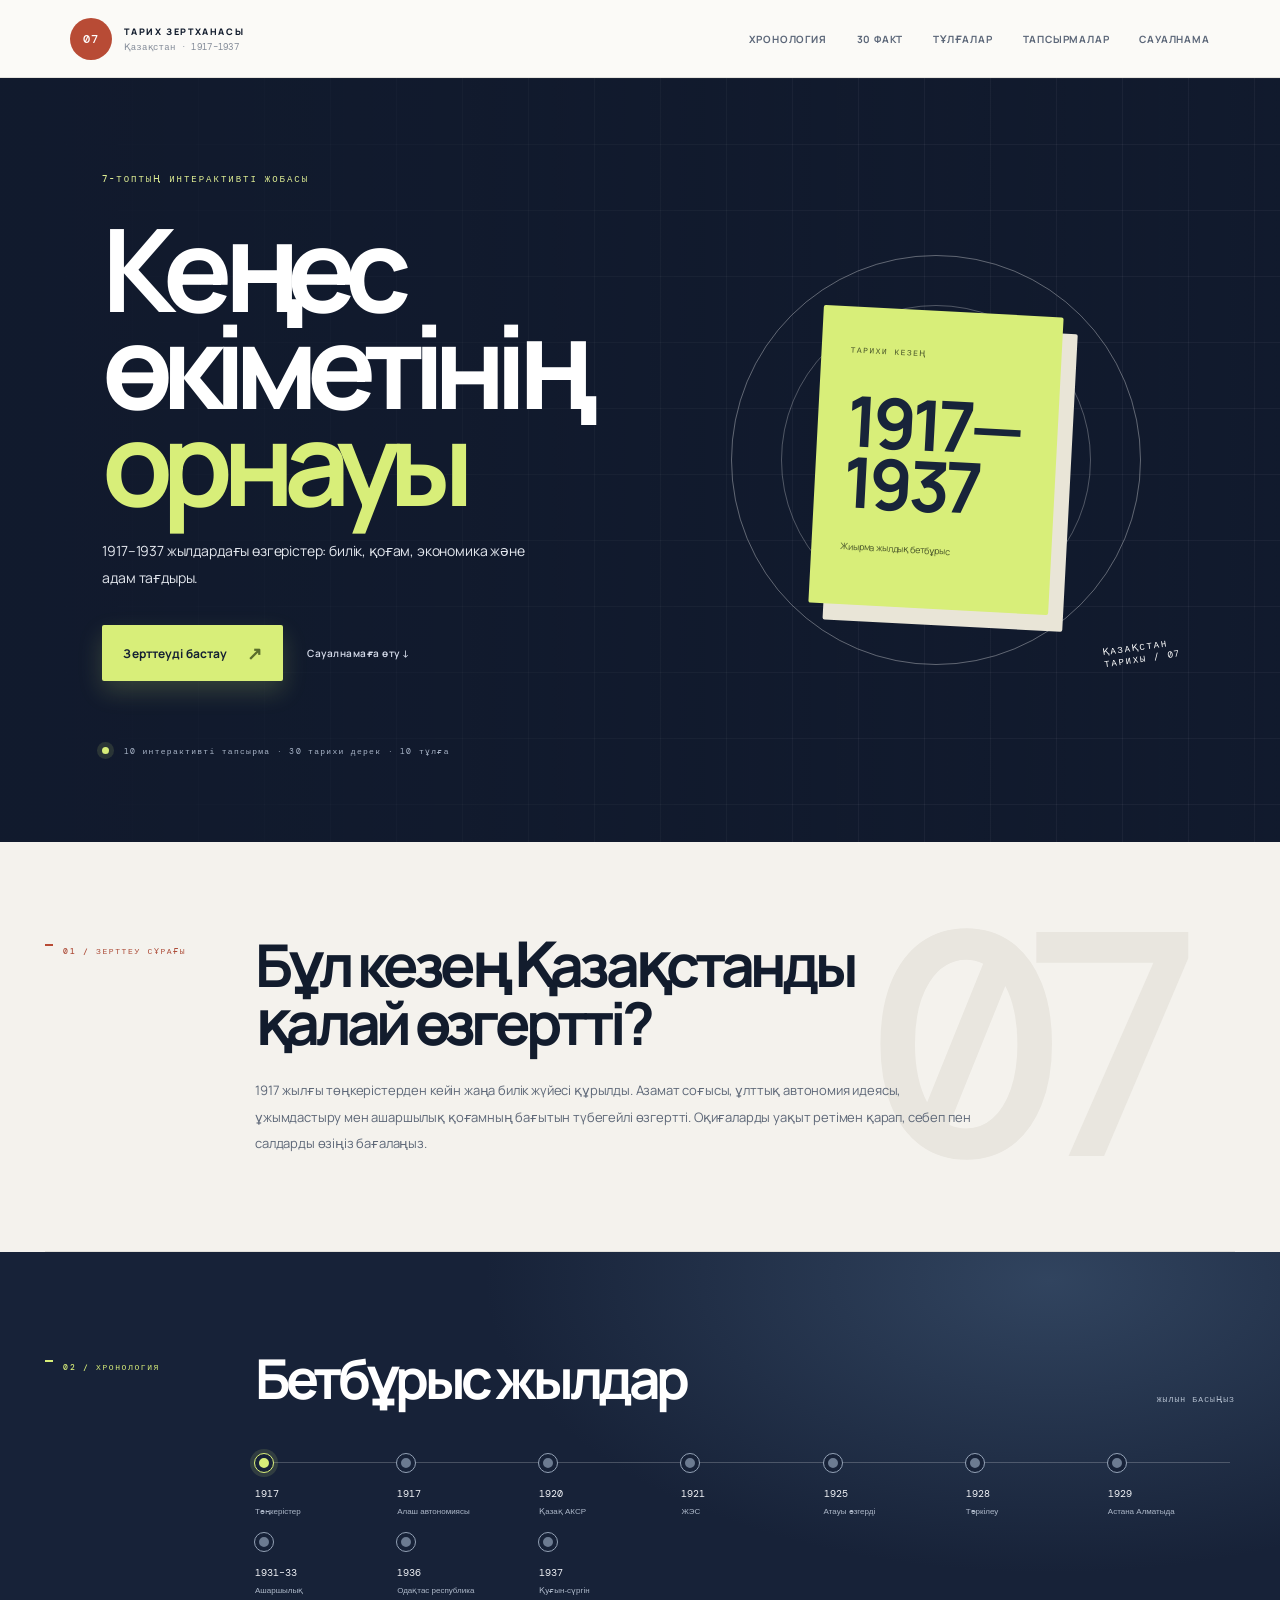
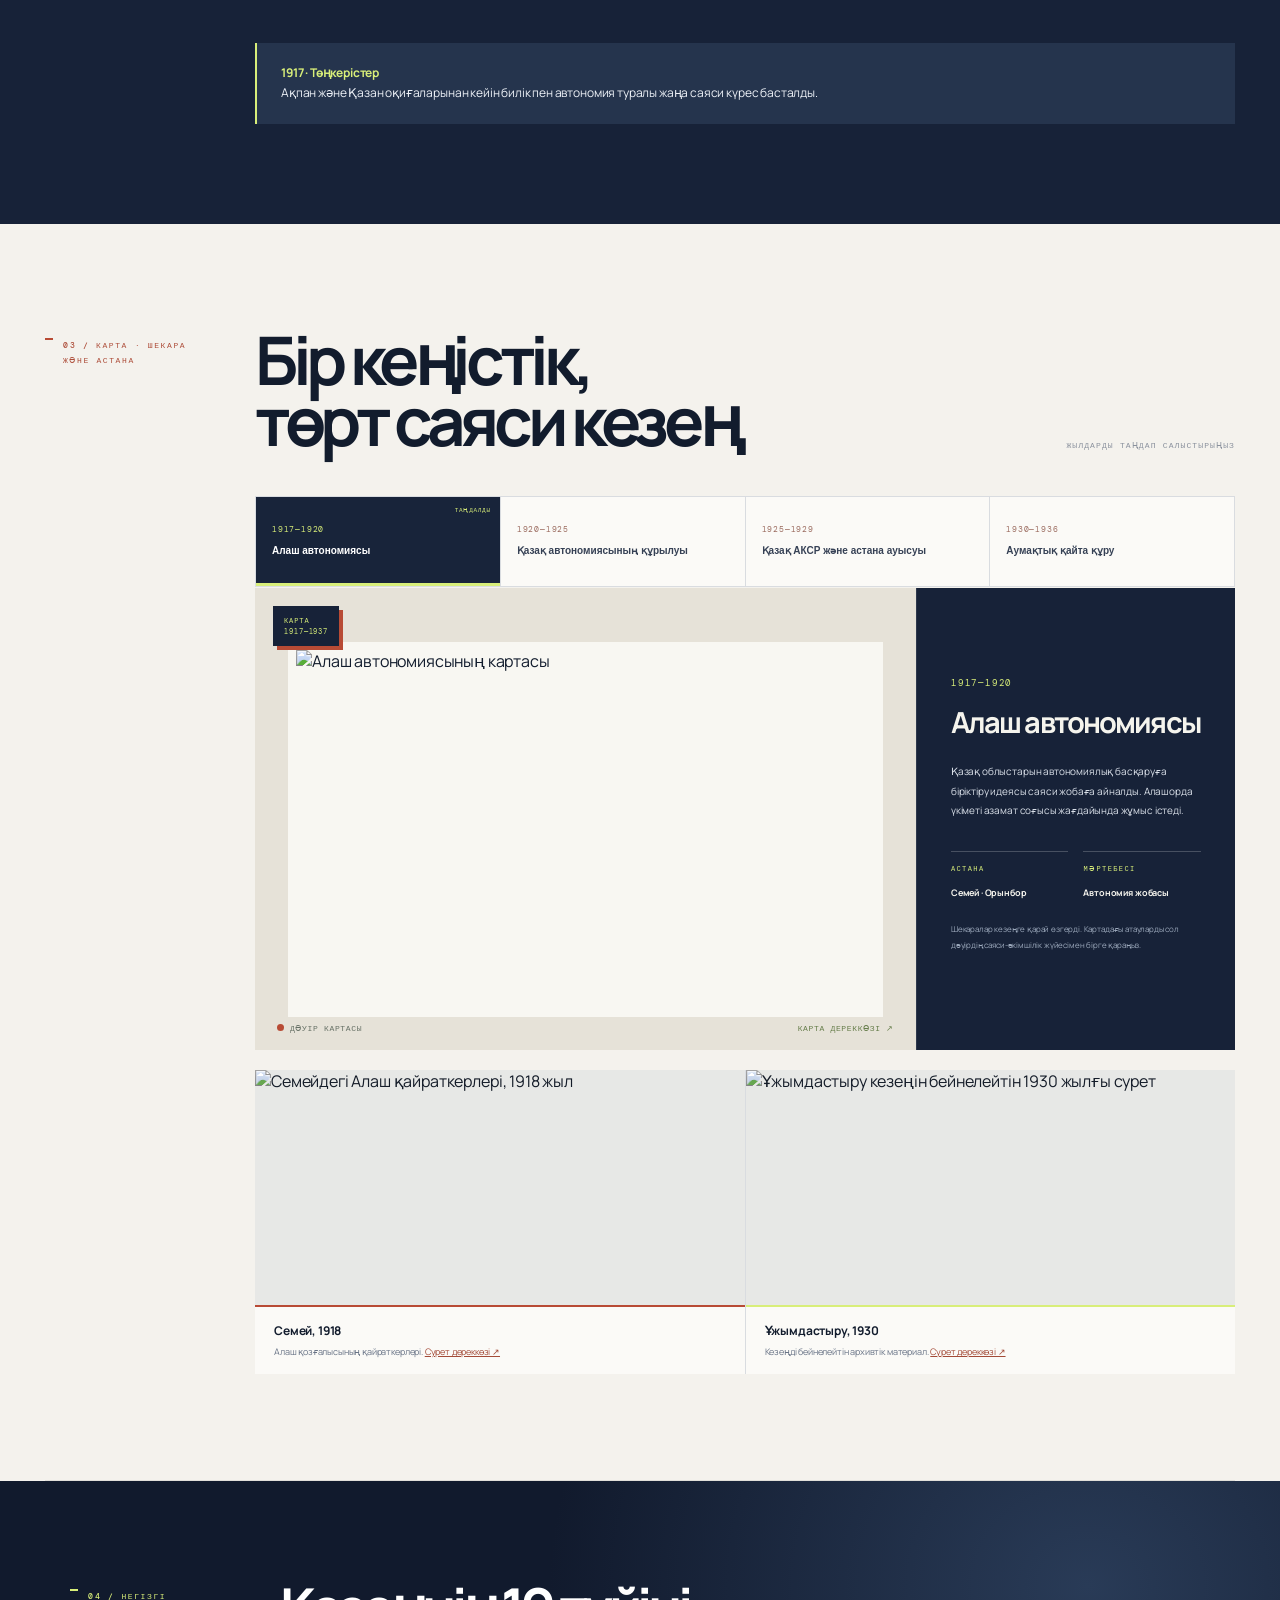
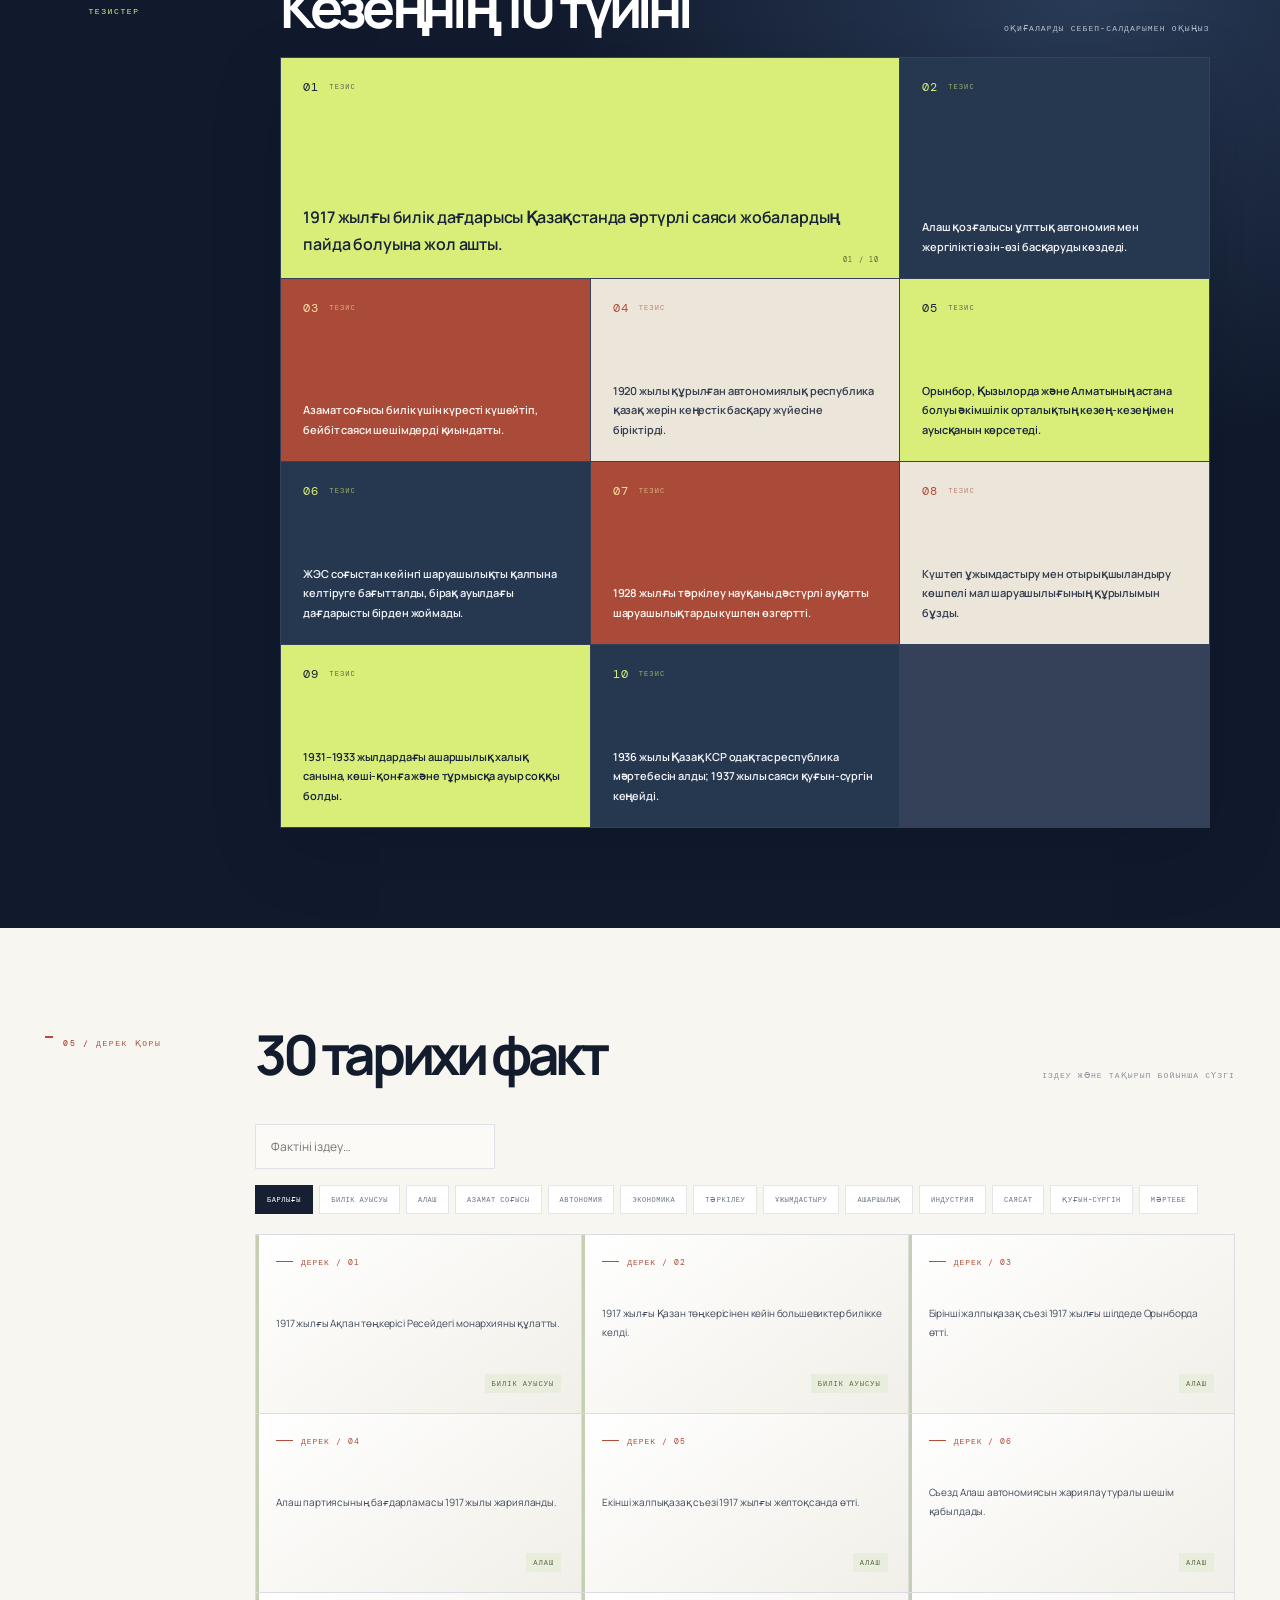
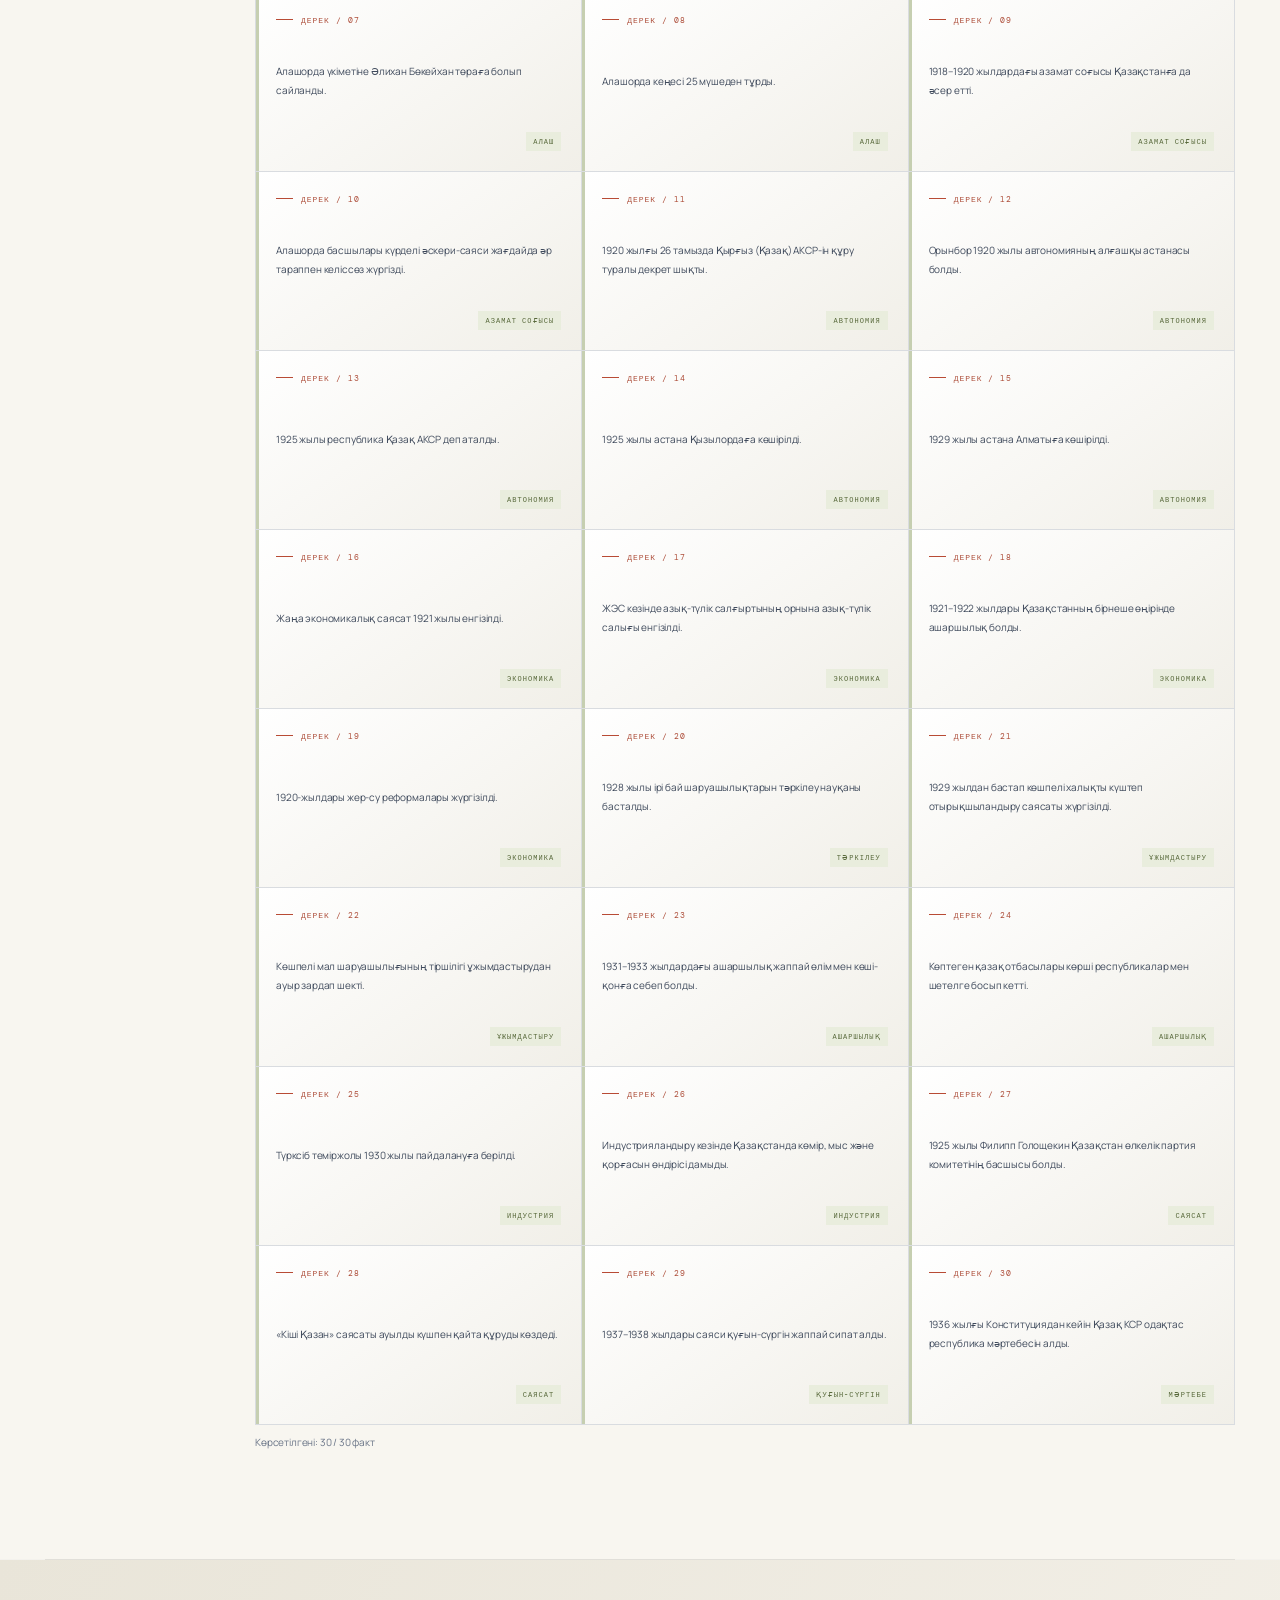
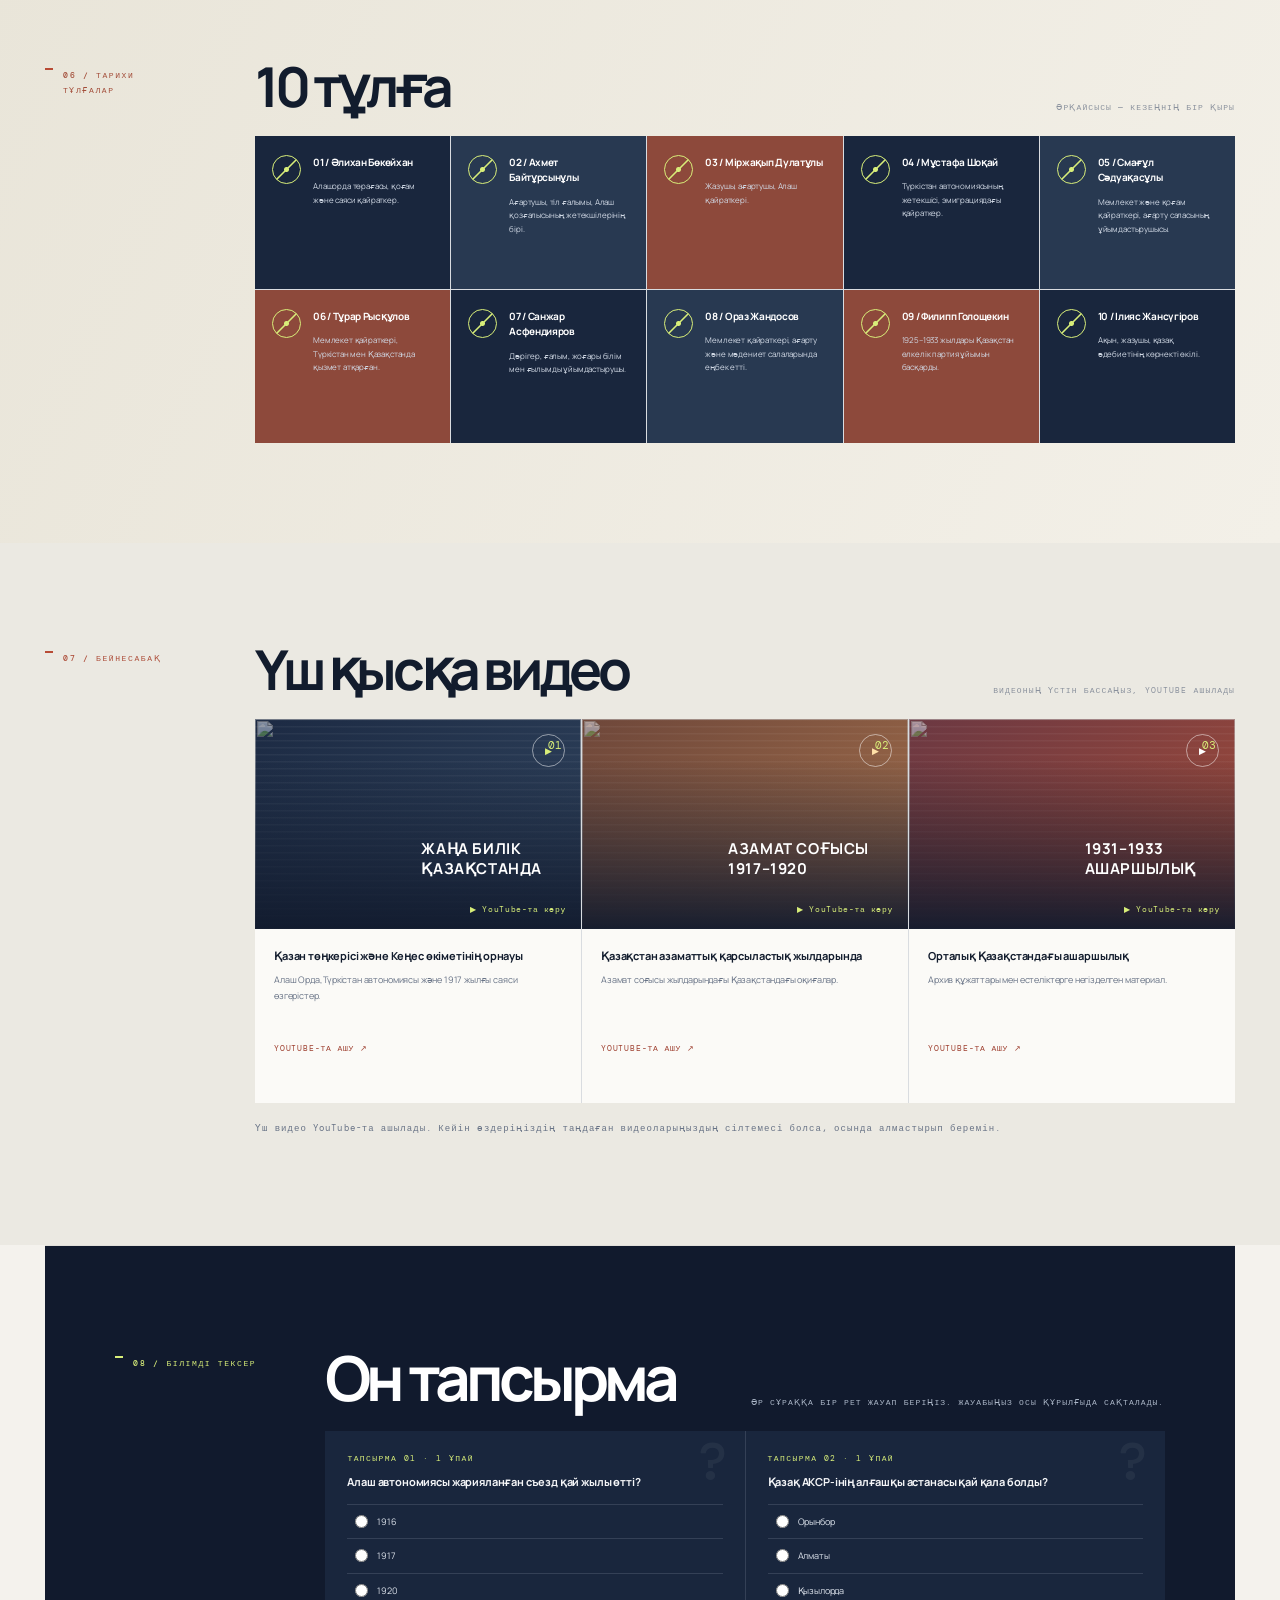
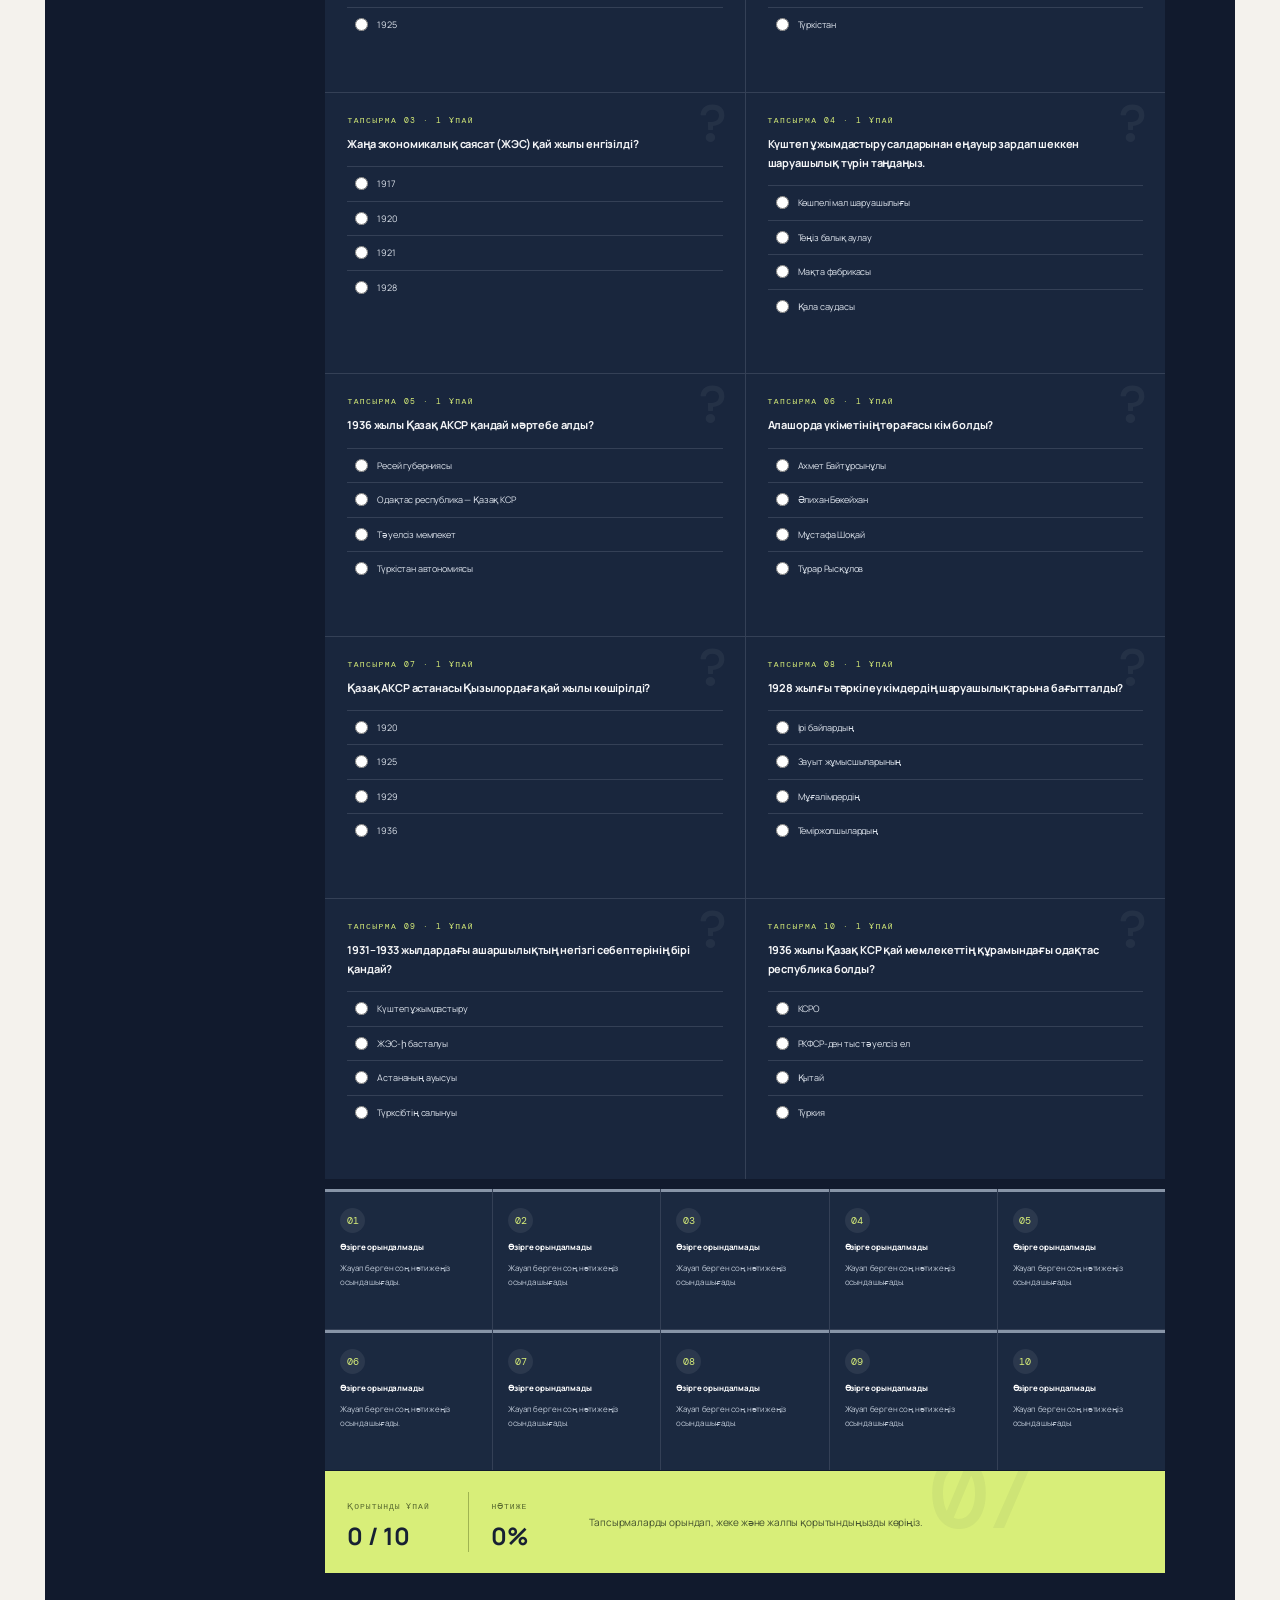
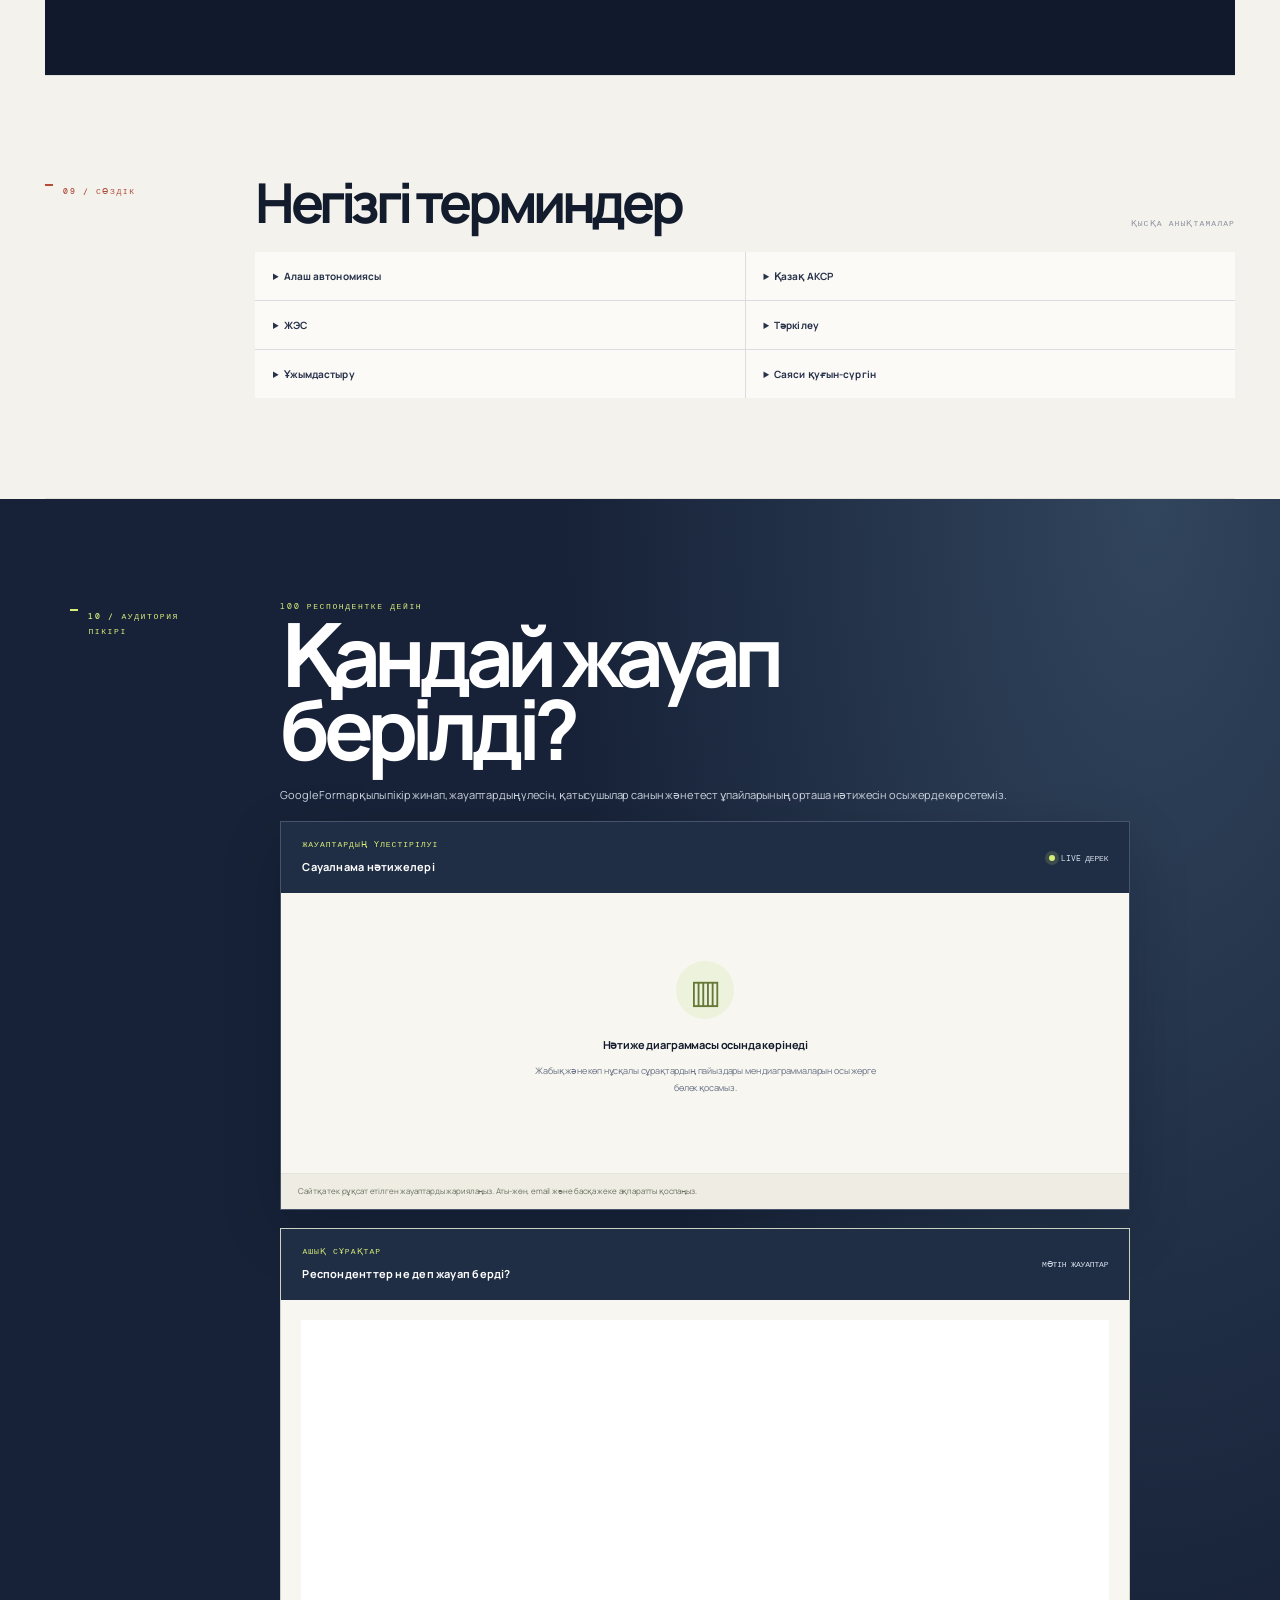
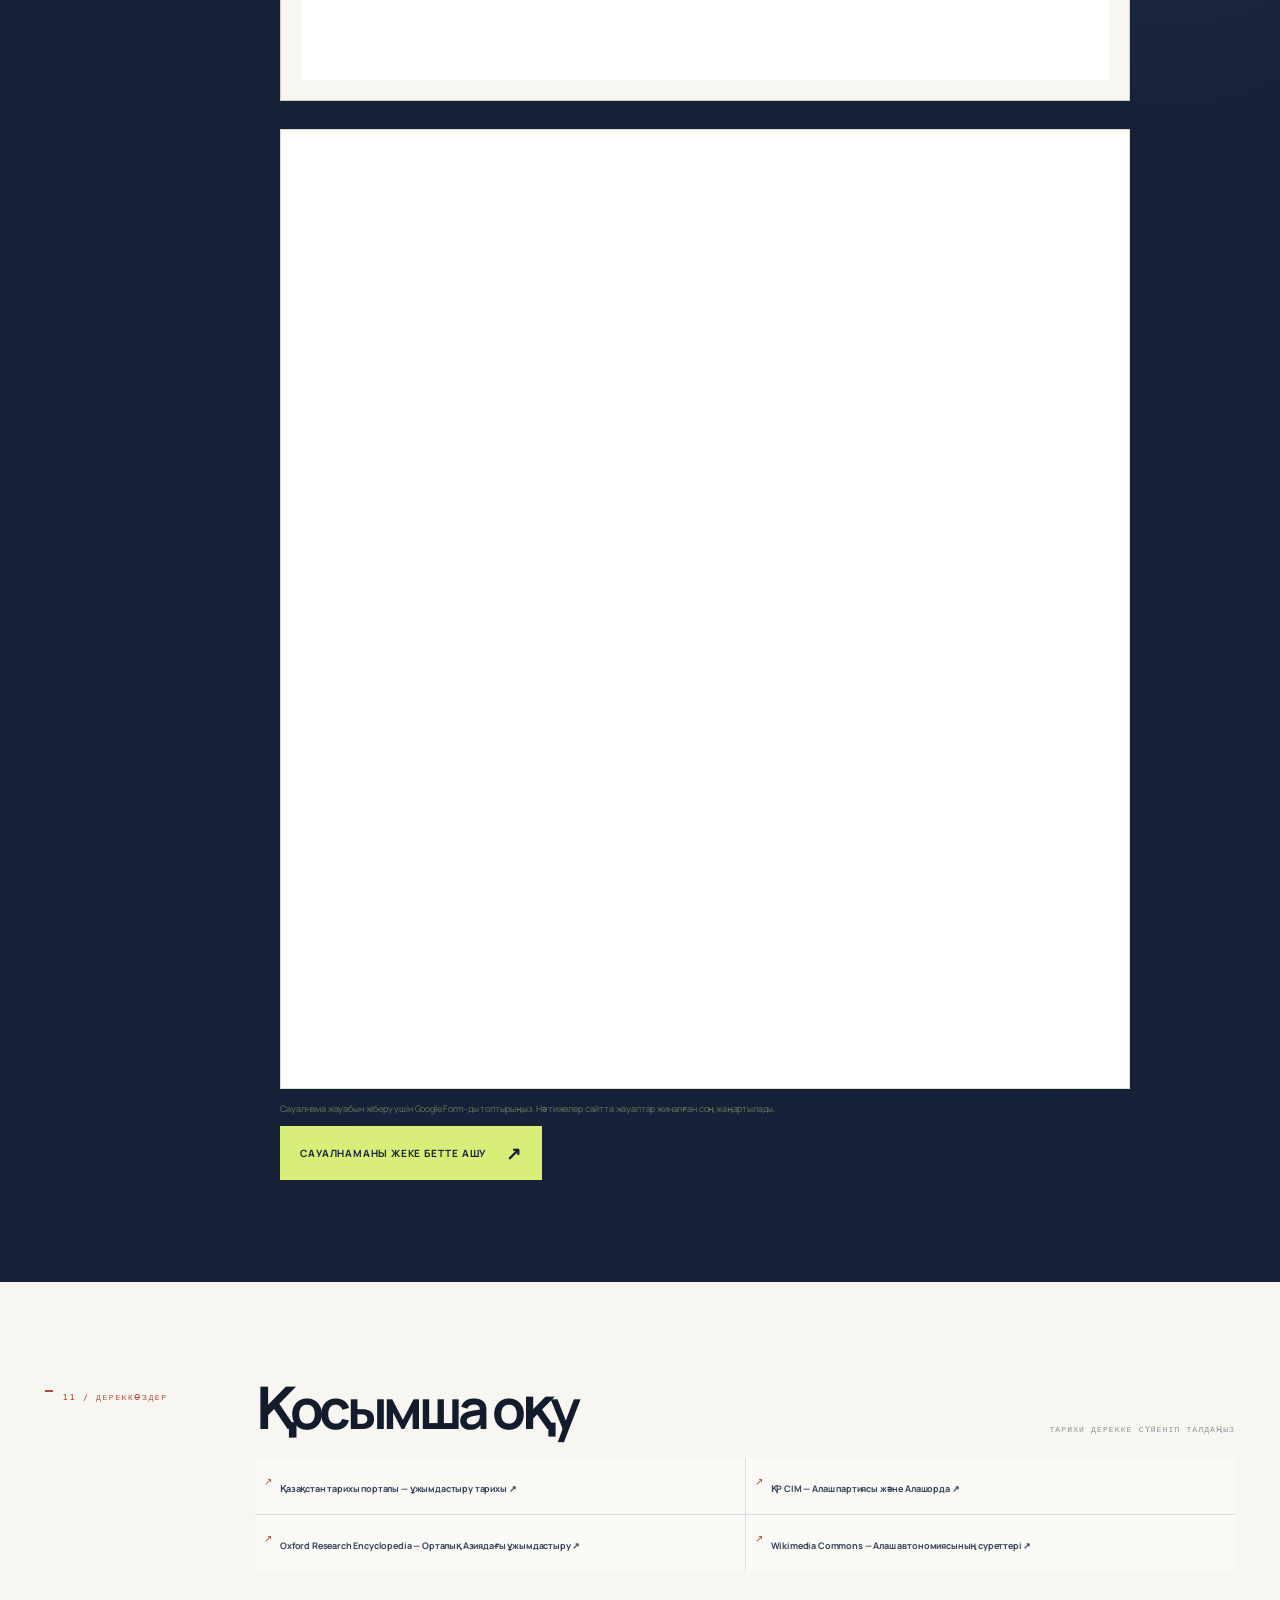
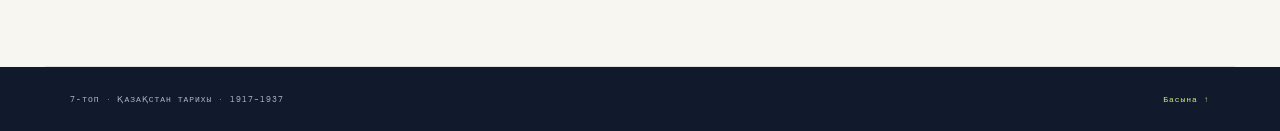
==== commit bd571752: "Add files via upload" ====
--- a/index.html
+++ b/index.html
@@ -18,7 +18,7 @@
     <section class="section videos"><div class="section-label">07 / БЕЙНЕСАБАҚ</div><div class="section-main"><div class="section-head"><h2>Үш қысқа видео</h2><span>Видеоның үстін бассаңыз, YouTube ашылады</span></div><div class="video-grid"><a class="video-card video-link" href="https://www.youtube.com/watch?v=chrDD1May6A" target="_blank" rel="noreferrer"><div class="video-cover cover-one"><img src="https://img.youtube.com/vi/chrDD1May6A/hqdefault.jpg" alt="" loading="lazy"><span>01</span><b>ЖАҢА БИЛІК<br>ҚАЗАҚСТАНДА</b><i>▶ YouTube-та көру</i></div><div><h3>Қазан төңкерісі және Кеңес өкіметінің орнауы</h3><p>Алаш Орда, Түркістан автономиясы және 1917 жылғы саяси өзгерістер.</p><span class="video-cta">YouTube-та ашу ↗</span></div></a><a class="video-card video-link" href="https://www.youtube.com/watch?v=5hBeMjeWG5c" target="_blank" rel="noreferrer"><div class="video-cover cover-two"><img src="https://img.youtube.com/vi/5hBeMjeWG5c/hqdefault.jpg" alt="" loading="lazy"><span>02</span><b>АЗАМАТ СОҒЫСЫ<br>1917–1920</b><i>▶ YouTube-та көру</i></div><div><h3>Қазақстан азаматтық қарсыластық жылдарында</h3><p>Азамат соғысы жылдарындағы Қазақстандағы оқиғалар.</p><span class="video-cta">YouTube-та ашу ↗</span></div></a><a class="video-card video-link" href="https://www.youtube.com/watch?v=0yjbOv4OIMk" target="_blank" rel="noreferrer"><div class="video-cover cover-three"><img src="https://img.youtube.com/vi/0yjbOv4OIMk/hqdefault.jpg" alt="" loading="lazy"><span>03</span><b>1931–1933<br>АШАРШЫЛЫҚ</b><i>▶ YouTube-та көру</i></div><div><h3>Орталық Қазақстандағы ашаршылық</h3><p>Архив құжаттары мен естеліктерге негізделген материал.</p><span class="video-cta">YouTube-та ашу ↗</span></div></a></div><p class="video-note">Үш видео YouTube-та ашылады. Кейін өздеріңіздің таңдаған видеоларыңыздың сілтемесі болса, осында алмастырып беремін.</p></div></section>
     <section id="game" class="section game-section"><div class="section-label">08 / БІЛІМДІ ТЕКСЕР</div><div class="section-main"><div class="section-head"><h2>Он тапсырма</h2><span>Әр сұраққа бір рет жауап беріңіз. Жауабыңыз осы құрылғыда сақталады.</span></div><div id="quiz" class="quiz"></div><div class="task-results" id="taskResults"></div><div class="score-panel"><div><span>ҚОРЫТЫНДЫ ҰПАЙ</span><strong id="score">0 / 10</strong></div><div><span>НӘТИЖЕ</span><strong id="scorePercent">0%</strong></div><p id="scoreText">Тапсырмаларды орындап, жеке және жалпы қорытындыңызды көріңіз.</p><span id="resetQuiz" hidden></span></div></div></section>
     <section class="section terms"><div class="section-label">09 / СӨЗДІК</div><div class="section-main"><div class="section-head"><h2>Негізгі терминдер</h2><span>Қысқа анықтамалар</span></div><div class="terms-grid"><details><summary>Алаш автономиясы</summary><p>1917 жылғы желтоқсанда жарияланған, қазақ облыстарын өзін-өзі басқаруға біріктіруді көздеген автономия.</p></details><details><summary>Қазақ АКСР</summary><p>1920 жылы құрылған автономиялық кеңестік республика; 1925 жылы атауы Қазақ АКСР болып өзгертілді.</p></details><details><summary>ЖЭС</summary><p>1921 жылдан енгізілген жаңа экономикалық саясат; нарықтық қатынастардың кейбір түрлеріне уақытша рұқсат берді.</p></details><details><summary>Тәркілеу</summary><p>1928 жылдан бастап ірі бай шаруашылықтарының мал-мүлкін мемлекетке күштеп алу науқаны.</p></details><details><summary>Ұжымдастыру</summary><p>Жеке шаруашылықтарды колхоздарға біріктіру саясаты; Қазақстанда күштеп жүргізіліп, көшпелі мал шаруашылығын күйретті.</p></details><details><summary>Саяси қуғын-сүргін</summary><p>Биліктің саяси айыптармен адамдарды қудалауы, қамауы, жер аударуы немесе жазалауы.</p></details></div></div></section>
-    <section id="survey" class="survey-section"><div class="section-label">10 / АУДИТОРИЯ ПІКІРІ</div><div class="survey-copy"><p class="eyebrow">100 РЕСПОНДЕНТКЕ ДЕЙІН</p><h2>Қандай жауап берілді?</h2><p>Google Form арқылы пікір жинап, жауаптардың үлесін, қатысушылар санын және тест ұпайларының орташа нәтижесін осы жерде көрсетеміз.</p><div class="results-board"><div class="results-title"><div><span>ЖАУАПТАРДЫҢ ҮЛЕСТІРІЛУІ</span><b>Сауалнама нәтижелері</b></div><span class="live-tag"><i></i> LIVE ДЕРЕК</span></div><div class="results-embed" id="resultsEmbed"><div class="results-empty"><div class="chart-symbol">▥</div><b>Нәтиже диаграммасы осында көрінеді</b><p>Жауаптар жиналған соң, Google Sheets-тен пайыздар мен жауап санын қосамыз.</p></div></div><div class="result-foot">Сайтқа тек рұқсат етілген жауаптарды жариялаңыз. Аты-жөн, email және басқа жеке ақпаратты қоспаңыз.</div></div><div class="open-answers-board"><div class="results-title"><div><span>АШЫҚ СҰРАҚТАР</span><b>Респонденттер не деп жауап берді?</b></div><span class="live-tag">МӘТІН ЖАУАПТАР</span></div><div class="open-answers" id="openAnswersEmbed"><div class="open-answers-empty"><span>✎</span><b>Жауаптар осында тізіліп көрінеді</b><p>Google Sheets-тен ашық жауаптар парағын қосқан соң, адамдар жазған мәтіндер осы жерде шығады.</p></div></div></div><div class="survey-form-frame"><iframe title="7-топтың Google Form сауалнамасы" src="https://docs.google.com/forms/d/e/1FAIpQLSdYBGiq_O11qTnDUoy_f5lnRebUAaGD9A5DX1_RNmurkDdvCA/viewform?embedded=true" loading="lazy" allowfullscreen></iframe></div><p class="form-caption">Сауалнама жауабын жіберу үшін Google Form-ды толтырыңыз. Нәтижелер сайтта жауаптар жиналған соң жаңартылады.</p><a class="button" href="form.html">Сауалнаманы жеке бетте ашу <span>↗</span></a></div></section>
+    <section id="survey" class="survey-section"><div class="section-label">10 / АУДИТОРИЯ ПІКІРІ</div><div class="survey-copy"><p class="eyebrow">100 РЕСПОНДЕНТКЕ ДЕЙІН</p><h2>Қандай жауап берілді?</h2><p>Google Form арқылы пікір жинап, жауаптардың үлесін, қатысушылар санын және тест ұпайларының орташа нәтижесін осы жерде көрсетеміз.</p><div class="results-board"><div class="results-title"><div><span>ЖАУАПТАРДЫҢ ҮЛЕСТІРІЛУІ</span><b>Сауалнама нәтижелері</b></div><span class="live-tag"><i></i> LIVE ДЕРЕК</span></div><div class="results-embed" id="resultsEmbed"><div class="results-empty"><div class="chart-symbol">▥</div><b>Нәтиже диаграммасы осында көрінеді</b><p>Жабық және көп нұсқалы сұрақтардың пайыздары мен диаграммаларын осы жерге бөлек қосамыз.</p></div></div><div class="result-foot">Сайтқа тек рұқсат етілген жауаптарды жариялаңыз. Аты-жөн, email және басқа жеке ақпаратты қоспаңыз.</div></div><div class="open-answers-board"><div class="results-title"><div><span>АШЫҚ СҰРАҚТАР</span><b>Респонденттер не деп жауап берді?</b></div><span class="live-tag">МӘТІН ЖАУАПТАР</span></div><div class="open-answers" id="openAnswersEmbed"><iframe title="Ашық сұрақтарға берілген респондент жауаптары" src="https://docs.google.com/spreadsheets/d/e/2PACX-1vQ_eg-JKMXTEhOnDR_fDg1_WGzBio6iOq1QlJEIL4eHB078-cXBOUqNGJLV0B4F-Jkm5acv4C6qHM7a/pubhtml?gid=1356317450&amp;single=true&amp;widget=true&amp;headers=false" loading="lazy"></iframe></div></div><div class="survey-form-frame"><iframe title="7-топтың Google Form сауалнамасы" src="https://docs.google.com/forms/d/e/1FAIpQLSdYBGiq_O11qTnDUoy_f5lnRebUAaGD9A5DX1_RNmurkDdvCA/viewform?embedded=true" loading="lazy" allowfullscreen></iframe></div><p class="form-caption">Сауалнама жауабын жіберу үшін Google Form-ды толтырыңыз. Нәтижелер сайтта жауаптар жиналған соң жаңартылады.</p><a class="button" href="form.html">Сауалнаманы жеке бетте ашу <span>↗</span></a></div></section>
     <section class="section sources"><div class="section-label">11 / ДЕРЕККӨЗДЕР</div><div class="section-main"><div class="section-head"><h2>Қосымша оқу</h2><span>Тарихи дерекке сүйеніп талдаңыз</span></div><ul class="source-list"><li><a href="https://e-history.kz/en/history-of-kazakhstan/show/9610" target="_blank" rel="noreferrer">Қазақстан тарихы порталы — ұжымдастыру тарихы ↗</a></li><li><a href="https://www.gov.kz/org/mfa-london/press/article/details/74414?lang=en" target="_blank" rel="noreferrer">ҚР СІМ — Алаш партиясы және Алашорда ↗</a></li><li><a href="https://academic.oup.com/edited-volume/61799/chapter-abstract/546285580" target="_blank" rel="noreferrer">Oxford Research Encyclopedia — Орталық Азиядағы ұжымдастыру ↗</a></li><li><a href="https://commons.wikimedia.org/wiki/Category:Alash_Autonomy" target="_blank" rel="noreferrer">Wikimedia Commons — Алаш автономиясының суреттері ↗</a></li></ul></div></section>
   </main><footer><span>7-ТОП · ҚАЗАҚСТАН ТАРИХЫ · 1917–1937</span><a href="#home">Басына ↑</a></footer><script src="app.js"></script><script src="quiz-lock.js"></script>
 </body></html>
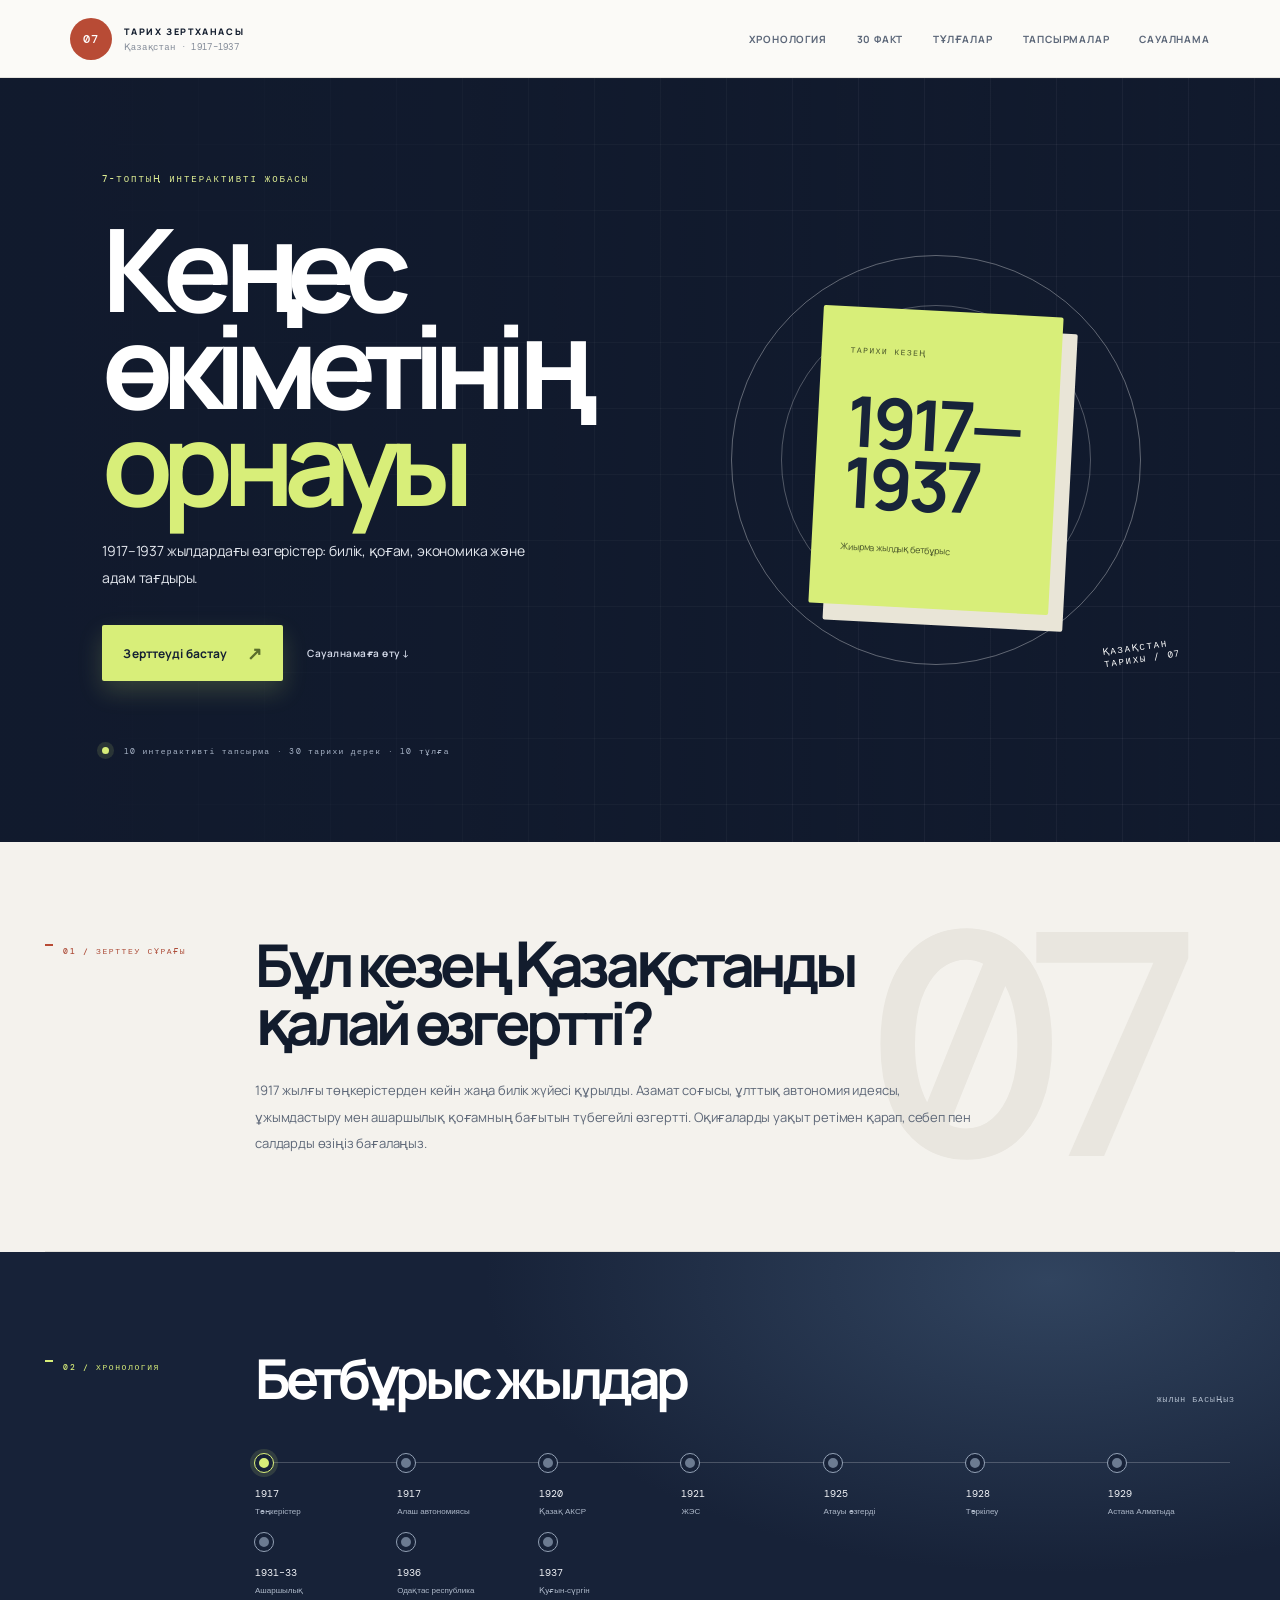
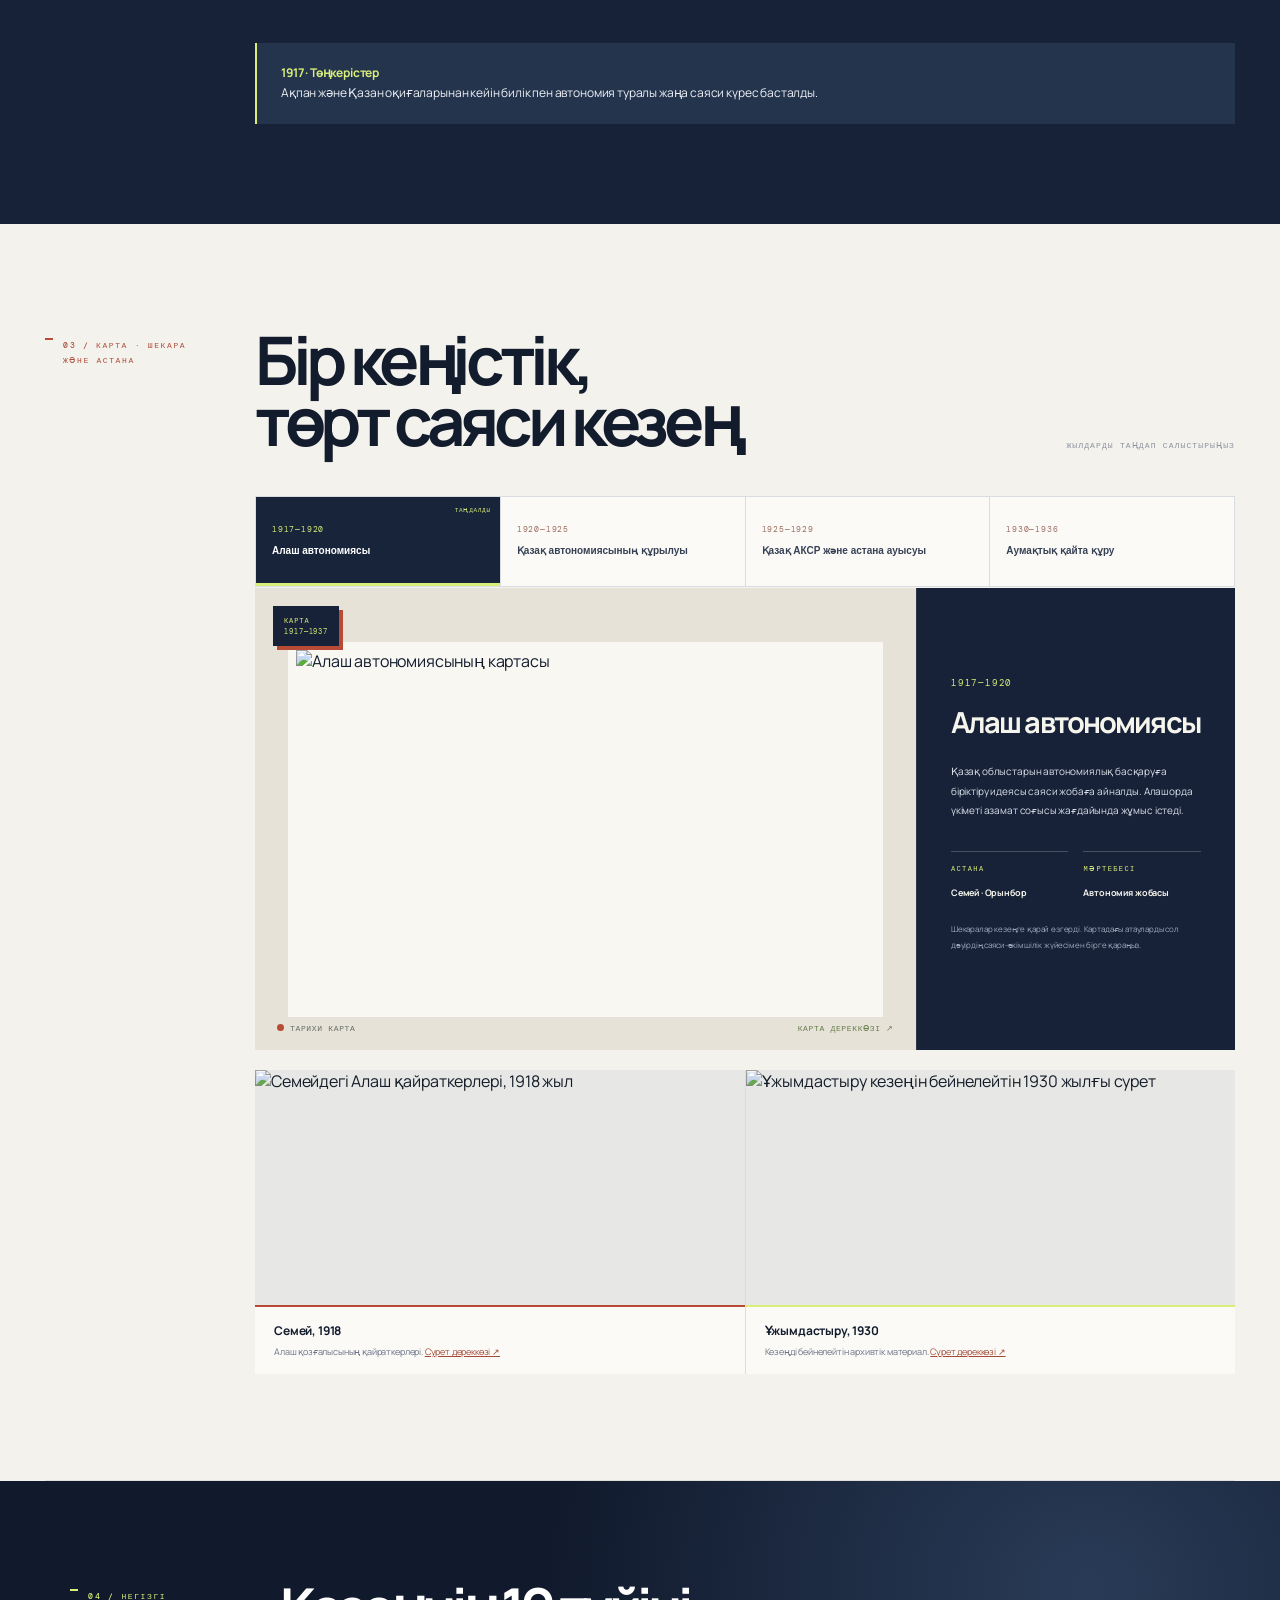
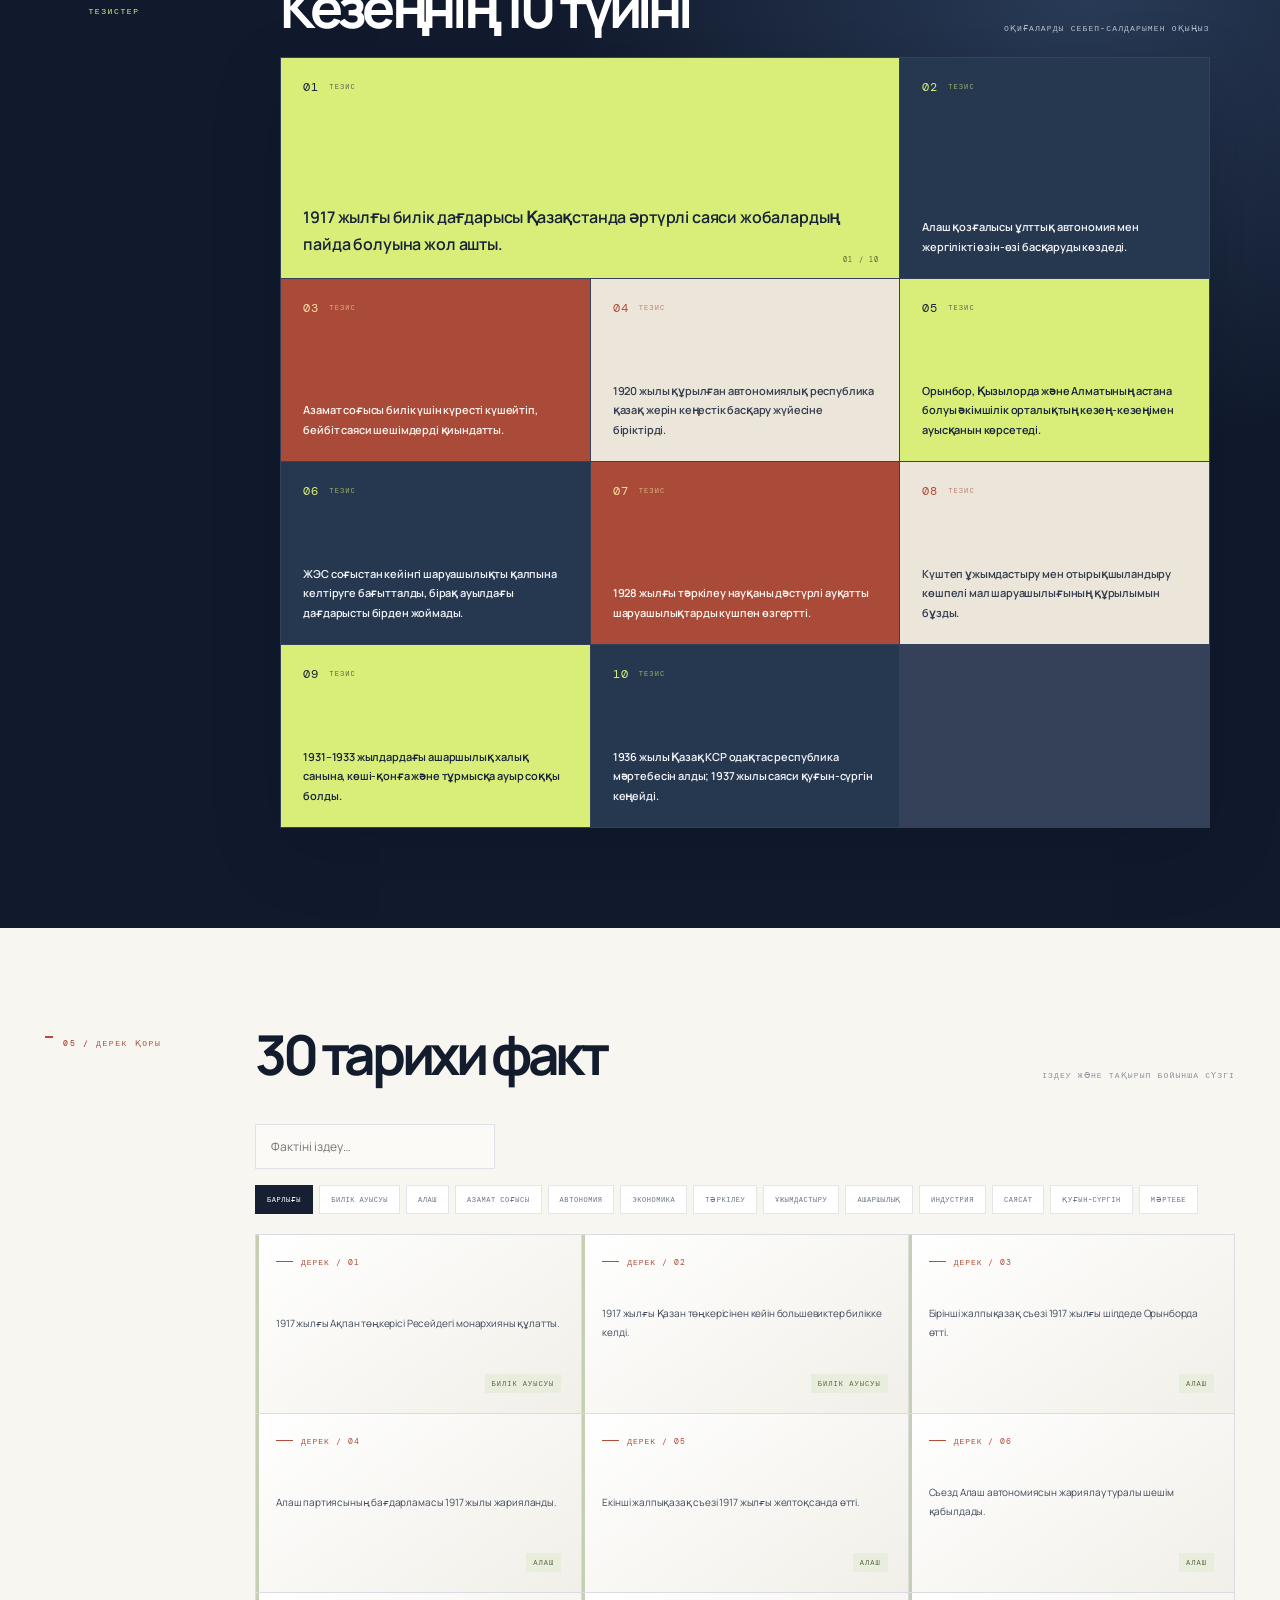
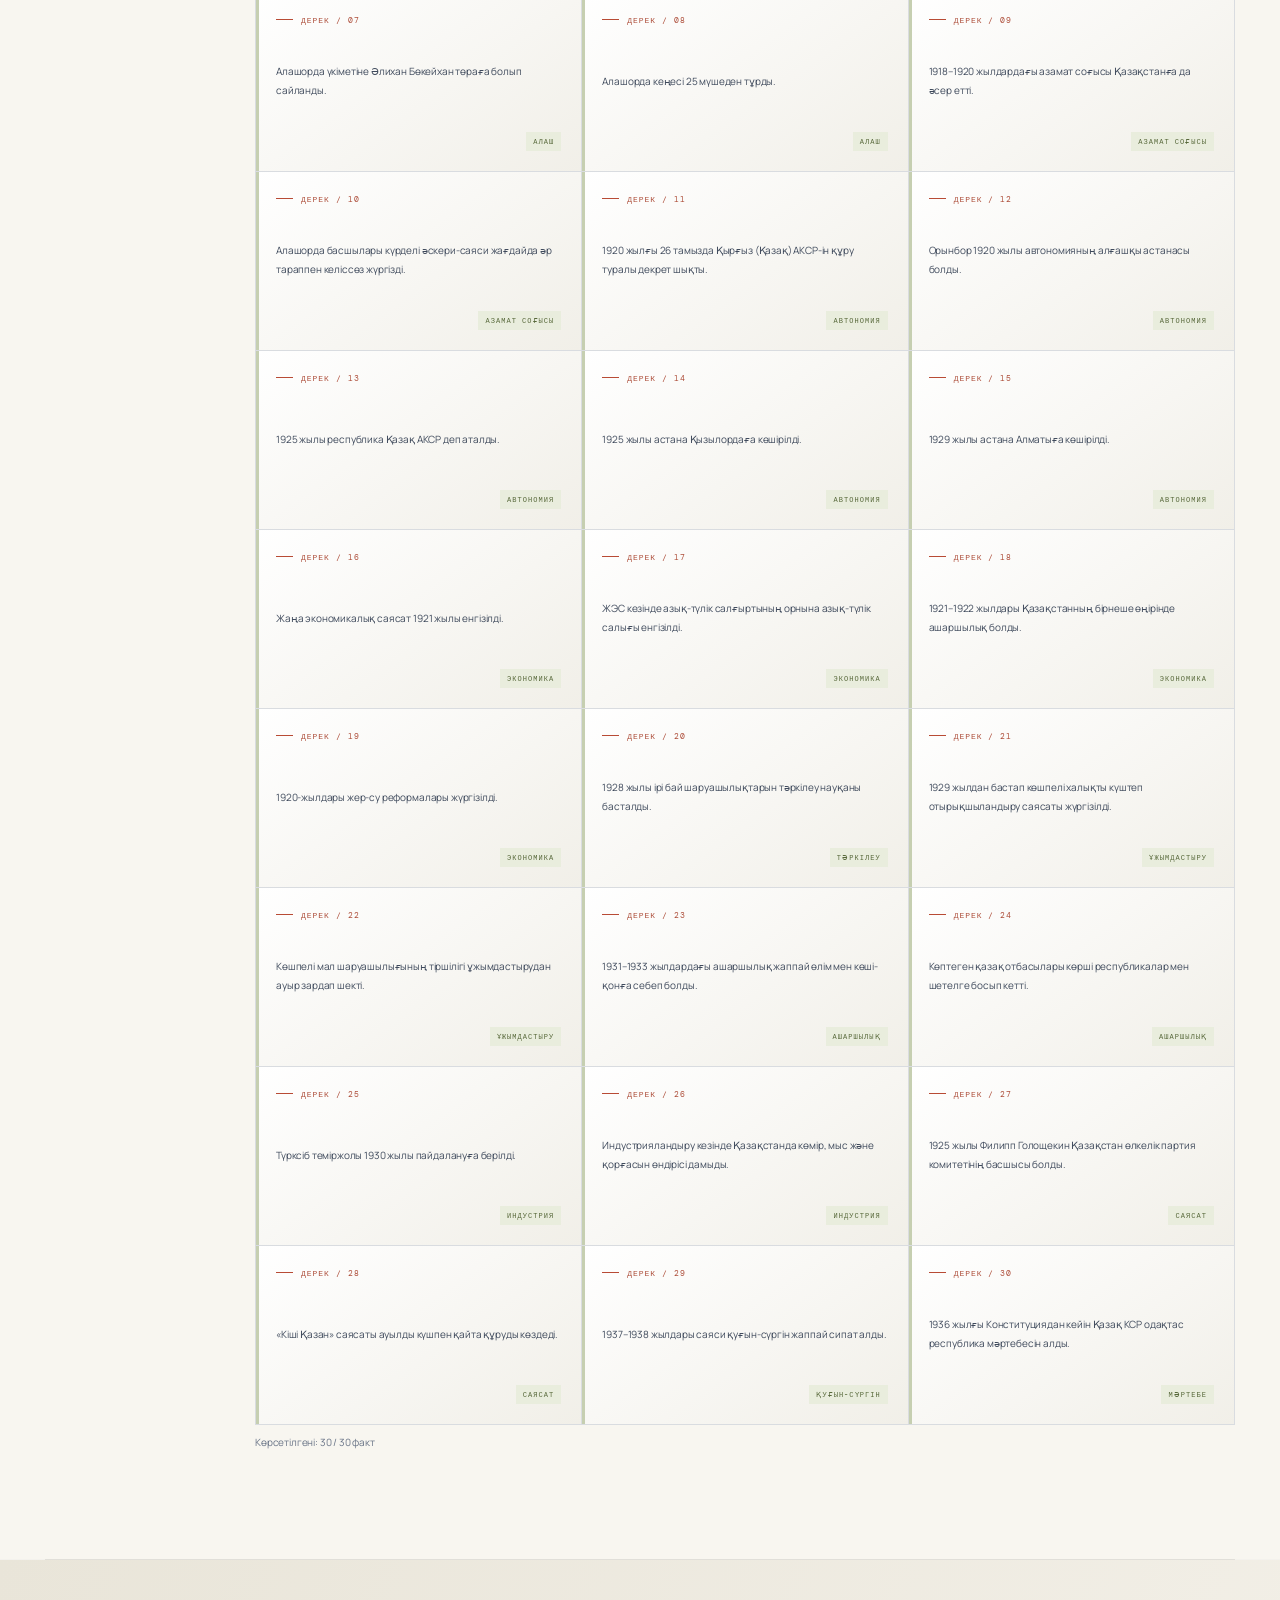
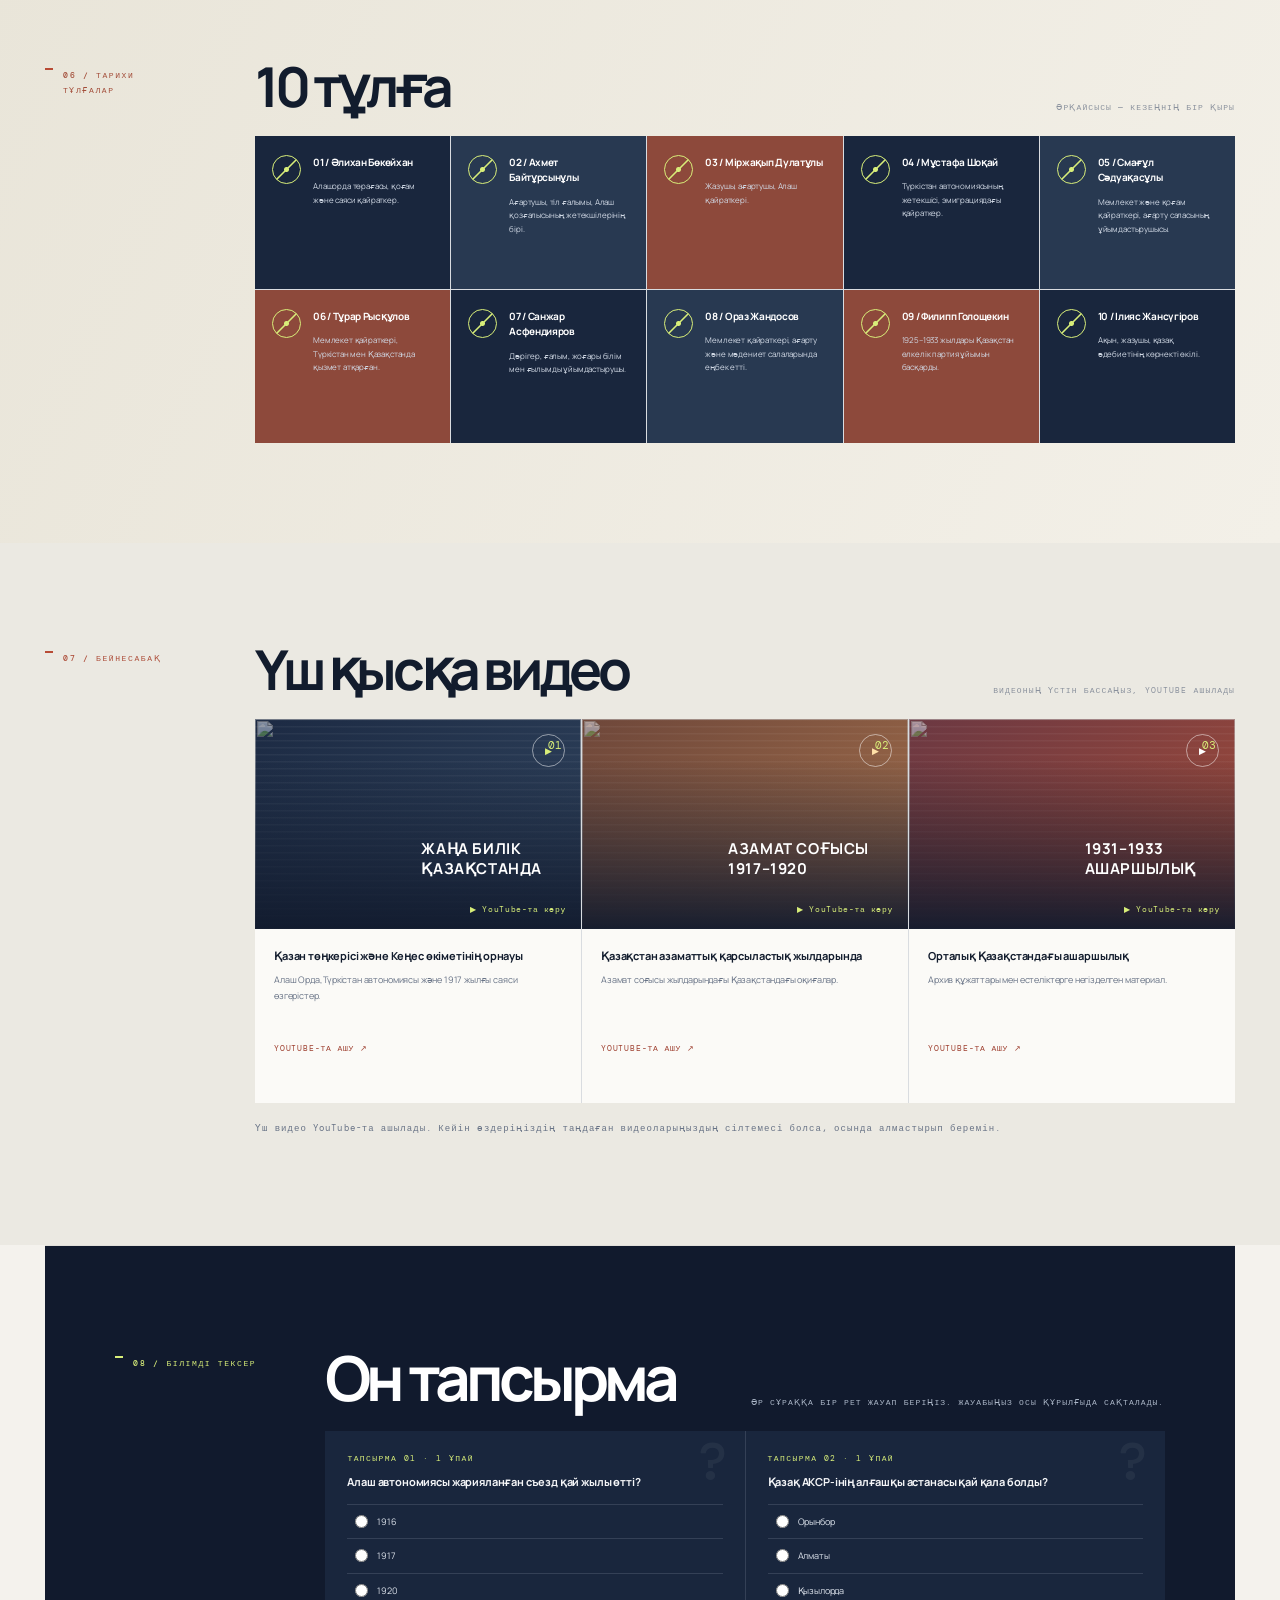
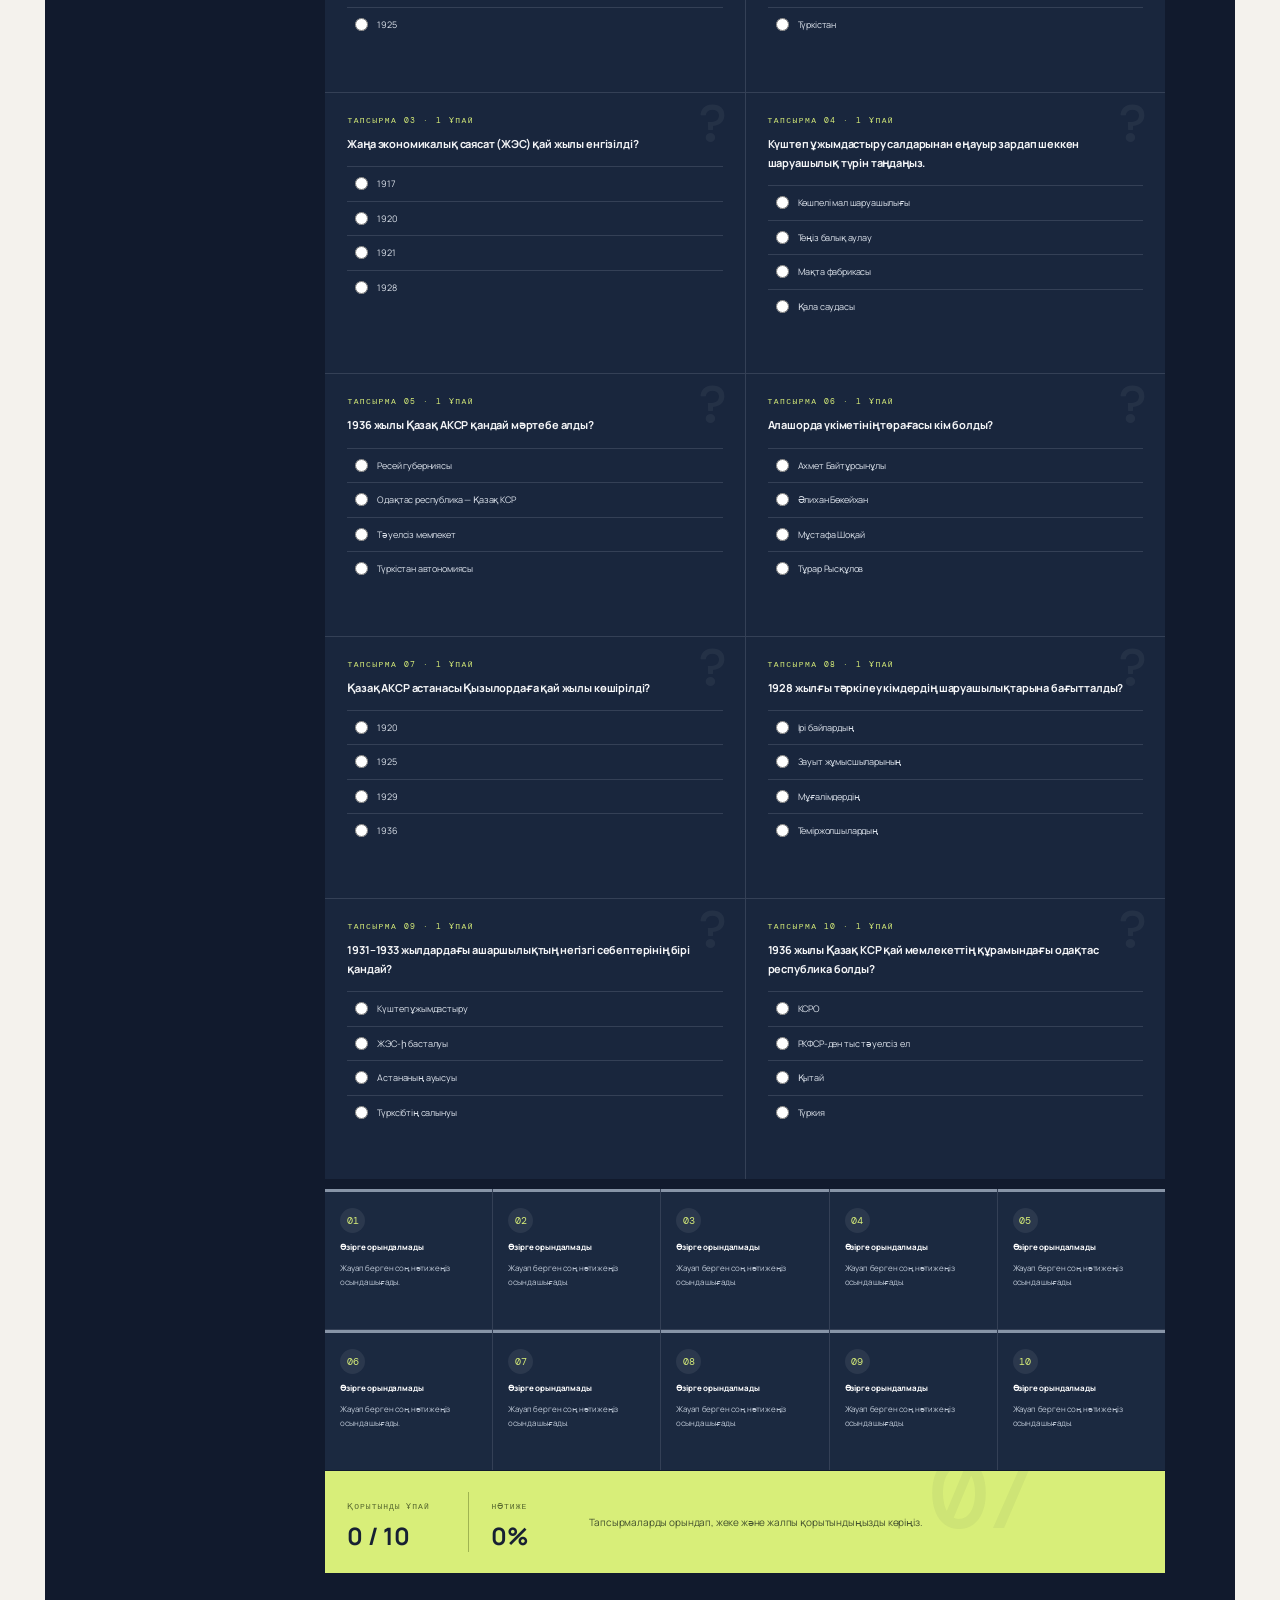
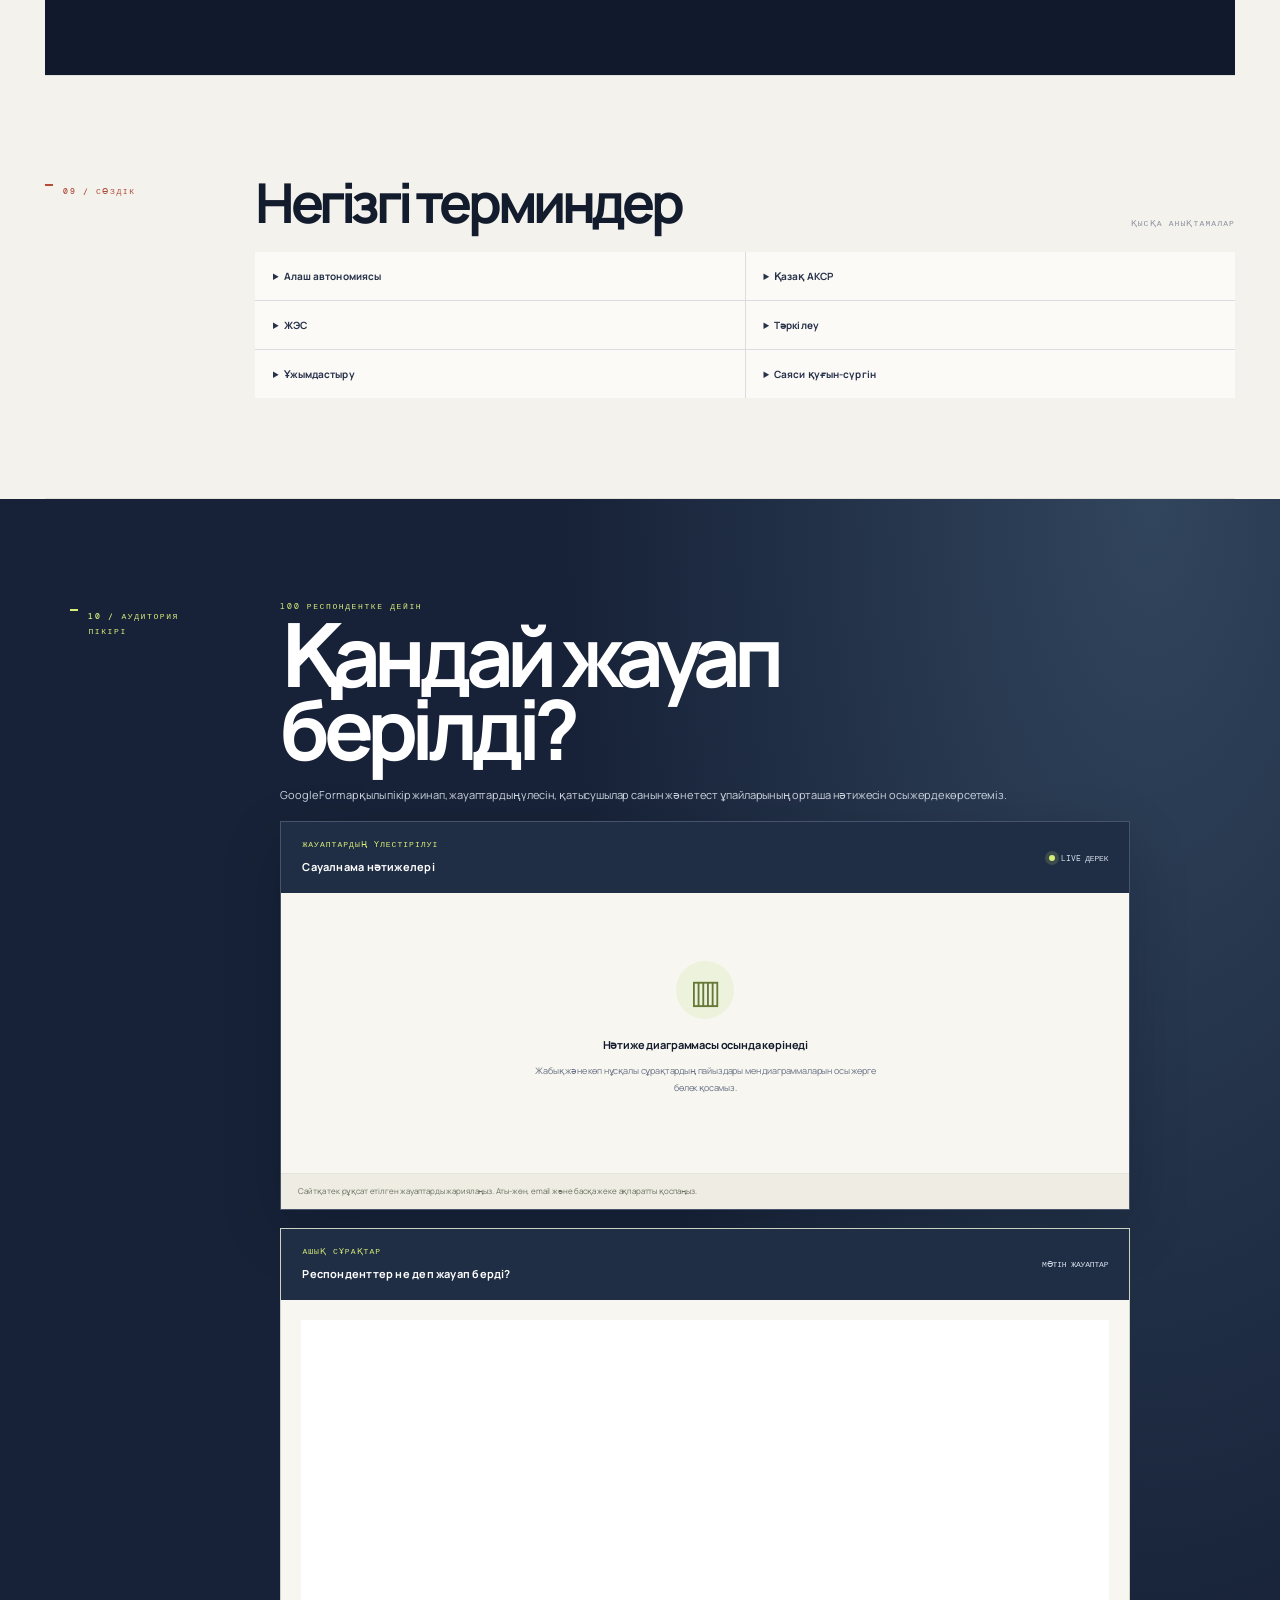
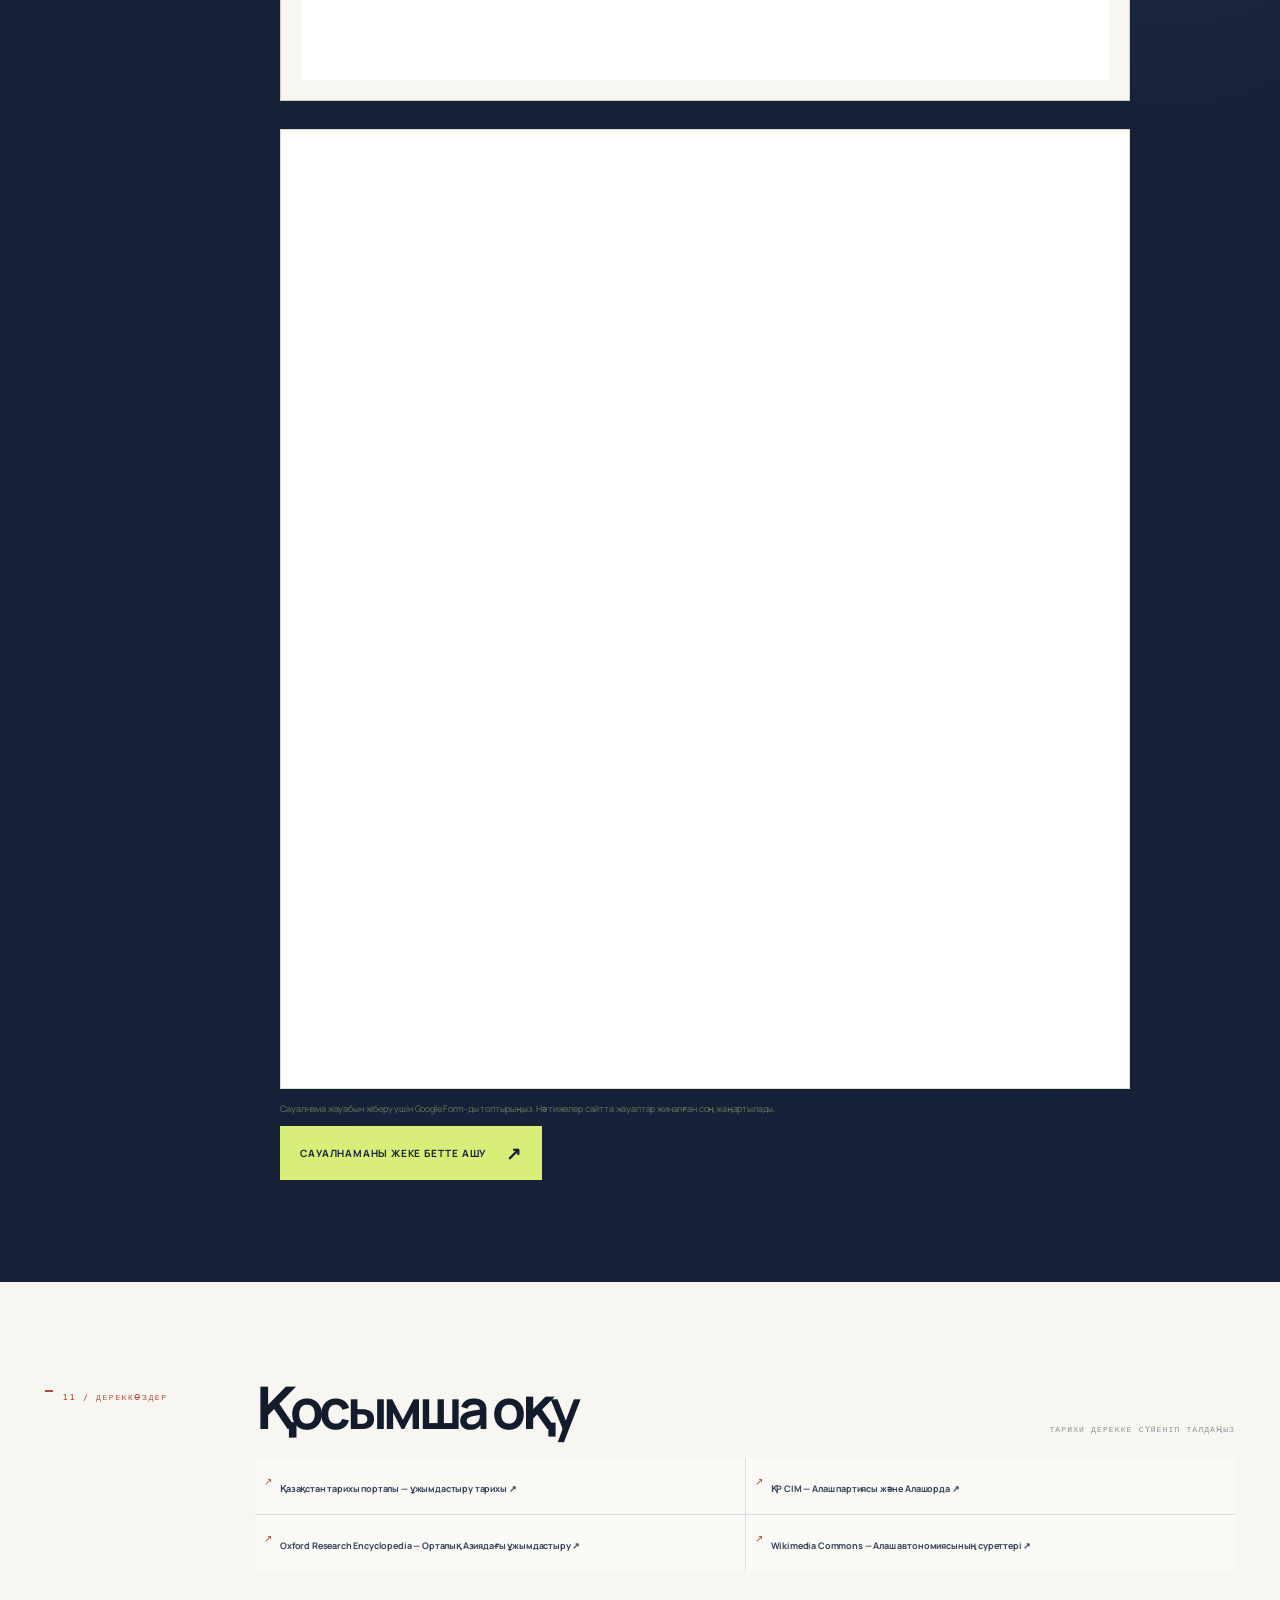
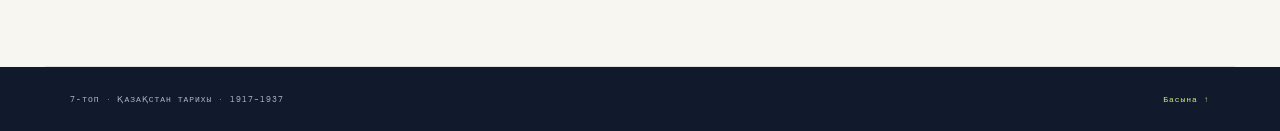
==== commit c97bfd1a: "Add files via upload" ====
--- a/index.html
+++ b/index.html
@@ -11,7 +11,7 @@
     <section id="home" class="hero"><div class="hero-copy"><p class="eyebrow">7-ТОПТЫҢ ИНТЕРАКТИВТІ ЖОБАСЫ</p><h1>Кеңес өкіметінің<br><em>орнауы</em></h1><p class="lead">1917–1937 жылдардағы өзгерістер: билік, қоғам, экономика және адам тағдыры.</p><div class="hero-actions"><a class="button" href="#timeline">Зерттеуді бастау <span>↗</span></a><a class="text-link" href="#survey">Сауалнамаға өту ↓</a></div><div class="hero-note"><span class="pulse"></span> 10 интерактивті тапсырма · 30 тарихи дерек · 10 тұлға</div></div><div class="hero-art"><div class="orbit orbit-a"></div><div class="orbit orbit-b"></div><div class="year-card"><span>ТАРИХИ КЕЗЕҢ</span><strong>1917—<br>1937</strong><small>Жиырма жылдық бетбұрыс</small></div><span class="art-stamp">ҚАЗАҚСТАН<br>ТАРИХЫ / 07</span></div></section>
     <section class="section intro"><div class="section-label">01 / ЗЕРТТЕУ СҰРАҒЫ</div><div><h2>Бұл кезең Қазақстанды қалай өзгертті?</h2><p>1917 жылғы төңкерістерден кейін жаңа билік жүйесі құрылды. Азамат соғысы, ұлттық автономия идеясы, ұжымдастыру мен ашаршылық қоғамның бағытын түбегейлі өзгертті. Оқиғаларды уақыт ретімен қарап, себеп пен салдарды өзіңіз бағалаңыз.</p></div></section>
     <section id="timeline" class="section"><div class="section-label">02 / ХРОНОЛОГИЯ</div><div class="section-main"><div class="section-head"><h2>Бетбұрыс жылдар</h2><span>Жылын басыңыз</span></div><div class="timeline" id="timelineList"></div><div class="timeline-detail" id="timelineDetail" aria-live="polite"></div></div></section>
-    <section class="section map-section"><div class="section-label">03 / КАРТА · ШЕКАРА ЖӘНЕ АСТАНА</div><div class="section-main"><div class="section-head"><h2>Бір кеңістік,<br>төрт саяси кезең</h2><span>Жылдарды таңдап салыстырыңыз</span></div><div class="map-tabs" id="mapTabs"></div><div class="map-view"><div class="map-frame"><img id="eraMap" src="https://commons.wikimedia.org/wiki/Special:FilePath/Alash%20Autonomy%20in%201918.png" alt="Алаш автономиясының картасы"><div class="map-legend"><span><i></i> Дәуір картасы</span><a id="mapSource" href="https://commons.wikimedia.org/wiki/Category:Maps_of_the_Alash_state" target="_blank" rel="noreferrer">Карта дереккөзі ↗</a></div></div><aside class="map-story"><span class="map-kicker" id="mapKicker">1917—1920</span><h3 id="mapTitle">Алаш автономиясы</h3><p id="mapText">Қазақ облыстарын автономиялық басқаруға біріктіру идеясы саяси жобаға айналды. Алашорда үкіметі азамат соғысы жағдайында жұмыс істеді.</p><div class="map-facts"><div><small>АСТАНА</small><b id="mapCapital">Семей · Орынбор</b></div><div><small>МӘРТЕБЕСІ</small><b id="mapStatus">Автономия жобасы</b></div></div><p class="map-caveat">Шекаралар кезеңге қарай өзгерді. Картадағы атауларды сол дәуірдің саяси-әкімшілік жүйесімен бірге қараңыз.</p></aside></div><div class="image-grid archive-grid"><figure class="image-card"><img loading="lazy" src="https://commons.wikimedia.org/wiki/Special:FilePath/Alash%20intelligentsia%2C%20Semipalatinsk%2C%201918.jpg" alt="Семейдегі Алаш қайраткерлері, 1918 жыл"><figcaption><b>Семей, 1918</b><span>Алаш қозғалысының қайраткерлері. <a href="https://commons.wikimedia.org/wiki/File:Alash_intelligentsia,_Semipalatinsk,_1918.jpg" target="_blank" rel="noreferrer">Сурет дереккөзі ↗</a></span></figcaption></figure><figure class="image-card"><img loading="lazy" src="https://commons.wikimedia.org/wiki/Special:FilePath/%D0%9D%D0%B0%20%D0%BF%D1%83%D1%82%D1%8F%D1%85%20%D0%BA%D0%BE%D0%BB%D0%BB%D0%B5%D0%BA%D1%82%D0%B8%D0%B2%D0%B8%D0%B7%D0%B0%D1%86%D0%B8%D0%B8.%20%D0%9A%D0%BE%D1%81%D1%82%D1%8F%D0%BD%D0%B8%D1%86%D1%8B%D0%BD%20%D0%92.%D0%9D..jpg" alt="Ұжымдастыру кезеңін бейнелейтін 1930 жылғы сурет"><figcaption><b>Ұжымдастыру, 1930</b><span>Кезеңді бейнелейтін архивтік материал. <a href="https://commons.wikimedia.org/wiki/File:%D0%9D%D0%B0_%D0%BF%D1%83%D1%82%D1%8F%D1%85_%D0%BA%D0%BE%D0%BB%D0%BB%D0%B5%D0%BA%D1%82%D0%B8%D0%B2%D0%B8%D0%B7%D0%B0%D1%86%D0%B8%D0%B8._%D0%9A%D0%BE%D1%81%D1%82%D1%8F%D0%BD%D0%B8%D1%86%D1%8B%D0%BD_%D0%92.%D0%9D..jpg" target="_blank" rel="noreferrer">Сурет дереккөзі ↗</a></span></figcaption></figure></div></div></section>
+    <section class="section map-section"><div class="section-label">03 / КАРТА · ШЕКАРА ЖӘНЕ АСТАНА</div><div class="section-main"><div class="section-head"><h2>Бір кеңістік,<br>төрт саяси кезең</h2><span>Жылдарды таңдап салыстырыңыз</span></div><div class="map-tabs" id="mapTabs"></div><div class="map-view"><div class="map-frame"><img id="eraMap" src="https://commons.wikimedia.org/wiki/Special:FilePath/%D0%90%D0%BB%D0%B0%D1%88%D1%81%D0%BA%D0%B0%D1%8F%20%D0%B0%D0%B2%D1%82%D0%BE%D0%BD%D0%BE%D0%BC%D0%B8%D1%8F.jpg" alt="Алаш автономиясының картасы"><div class="map-legend"><span><i></i> Тарихи карта</span><a id="mapSource" href="https://commons.wikimedia.org/wiki/File:%D0%90%D0%BB%D0%B0%D1%88%D1%81%D0%BA%D0%B0%D1%8F_%D0%B0%D0%B2%D1%82%D0%BE%D0%BD%D0%BE%D0%BC%D0%B8%D1%8F.jpg" target="_blank" rel="noreferrer">Карта дереккөзі ↗</a></div></div><aside class="map-story"><span class="map-kicker" id="mapKicker">1917—1920</span><h3 id="mapTitle">Алаш автономиясы</h3><p id="mapText">Қазақ облыстарын автономиялық басқаруға біріктіру идеясы саяси жобаға айналды. Алашорда үкіметі азамат соғысы жағдайында жұмыс істеді.</p><div class="map-facts"><div><small>АСТАНА</small><b id="mapCapital">Семей · Орынбор</b></div><div><small>МӘРТЕБЕСІ</small><b id="mapStatus">Автономия жобасы</b></div></div><p class="map-caveat">Шекаралар кезеңге қарай өзгерді. Картадағы атауларды сол дәуірдің саяси-әкімшілік жүйесімен бірге қараңыз.</p></aside></div><div class="image-grid archive-grid"><figure class="image-card"><img loading="lazy" src="https://commons.wikimedia.org/wiki/Special:FilePath/Alash%20intelligentsia%2C%20Semipalatinsk%2C%201918.jpg" alt="Семейдегі Алаш қайраткерлері, 1918 жыл"><figcaption><b>Семей, 1918</b><span>Алаш қозғалысының қайраткерлері. <a href="https://commons.wikimedia.org/wiki/File:Alash_intelligentsia,_Semipalatinsk,_1918.jpg" target="_blank" rel="noreferrer">Сурет дереккөзі ↗</a></span></figcaption></figure><figure class="image-card"><img loading="lazy" src="https://commons.wikimedia.org/wiki/Special:FilePath/%D0%9D%D0%B0%20%D0%BF%D1%83%D1%82%D1%8F%D1%85%20%D0%BA%D0%BE%D0%BB%D0%BB%D0%B5%D0%BA%D1%82%D0%B8%D0%B2%D0%B8%D0%B7%D0%B0%D1%86%D0%B8%D0%B8.%20%D0%9A%D0%BE%D1%81%D1%82%D1%8F%D0%BD%D0%B8%D1%86%D1%8B%D0%BD%20%D0%92.%D0%9D..jpg" alt="Ұжымдастыру кезеңін бейнелейтін 1930 жылғы сурет"><figcaption><b>Ұжымдастыру, 1930</b><span>Кезеңді бейнелейтін архивтік материал. <a href="https://commons.wikimedia.org/wiki/File:%D0%9D%D0%B0_%D0%BF%D1%83%D1%82%D1%8F%D1%85_%D0%BA%D0%BE%D0%BB%D0%BB%D0%B5%D0%BA%D1%82%D0%B8%D0%B2%D0%B8%D0%B7%D0%B0%D1%86%D0%B8%D0%B8._%D0%9A%D0%BE%D1%81%D1%82%D1%8F%D0%BD%D0%B8%D1%86%D1%8B%D0%BD_%D0%92.%D0%9D..jpg" target="_blank" rel="noreferrer">Сурет дереккөзі ↗</a></span></figcaption></figure></div></div></section>
     <section class="section theses-section"><div class="section-label">04 / НЕГІЗГІ ТЕЗИСТЕР</div><div class="section-main"><div class="section-head"><h2>Кезеңнің 10 түйіні</h2><span>Оқиғаларды себеп-салдарымен оқыңыз</span></div><div class="theses-grid" id="thesesGrid"></div></div></section>
     <section id="facts" class="section"><div class="section-label">05 / ДЕРЕК ҚОРЫ</div><div class="section-main"><div class="section-head"><h2>30 тарихи факт</h2><span>Іздеу және тақырып бойынша сүзгі</span></div><div class="filters"><input id="factSearch" type="search" placeholder="Фактіні іздеу…" aria-label="Факт іздеу"><div id="factFilters" class="chips"></div></div><div id="factsGrid" class="facts-grid"></div><p id="factCount" class="muted"></p></div></section>
     <section id="people" class="section"><div class="section-label">06 / ТАРИХИ ТҰЛҒАЛАР</div><div class="section-main"><div class="section-head"><h2>10 тұлға</h2><span>Әрқайсысы — кезеңнің бір қыры</span></div><div id="peopleGrid" class="people-grid"></div></div></section>
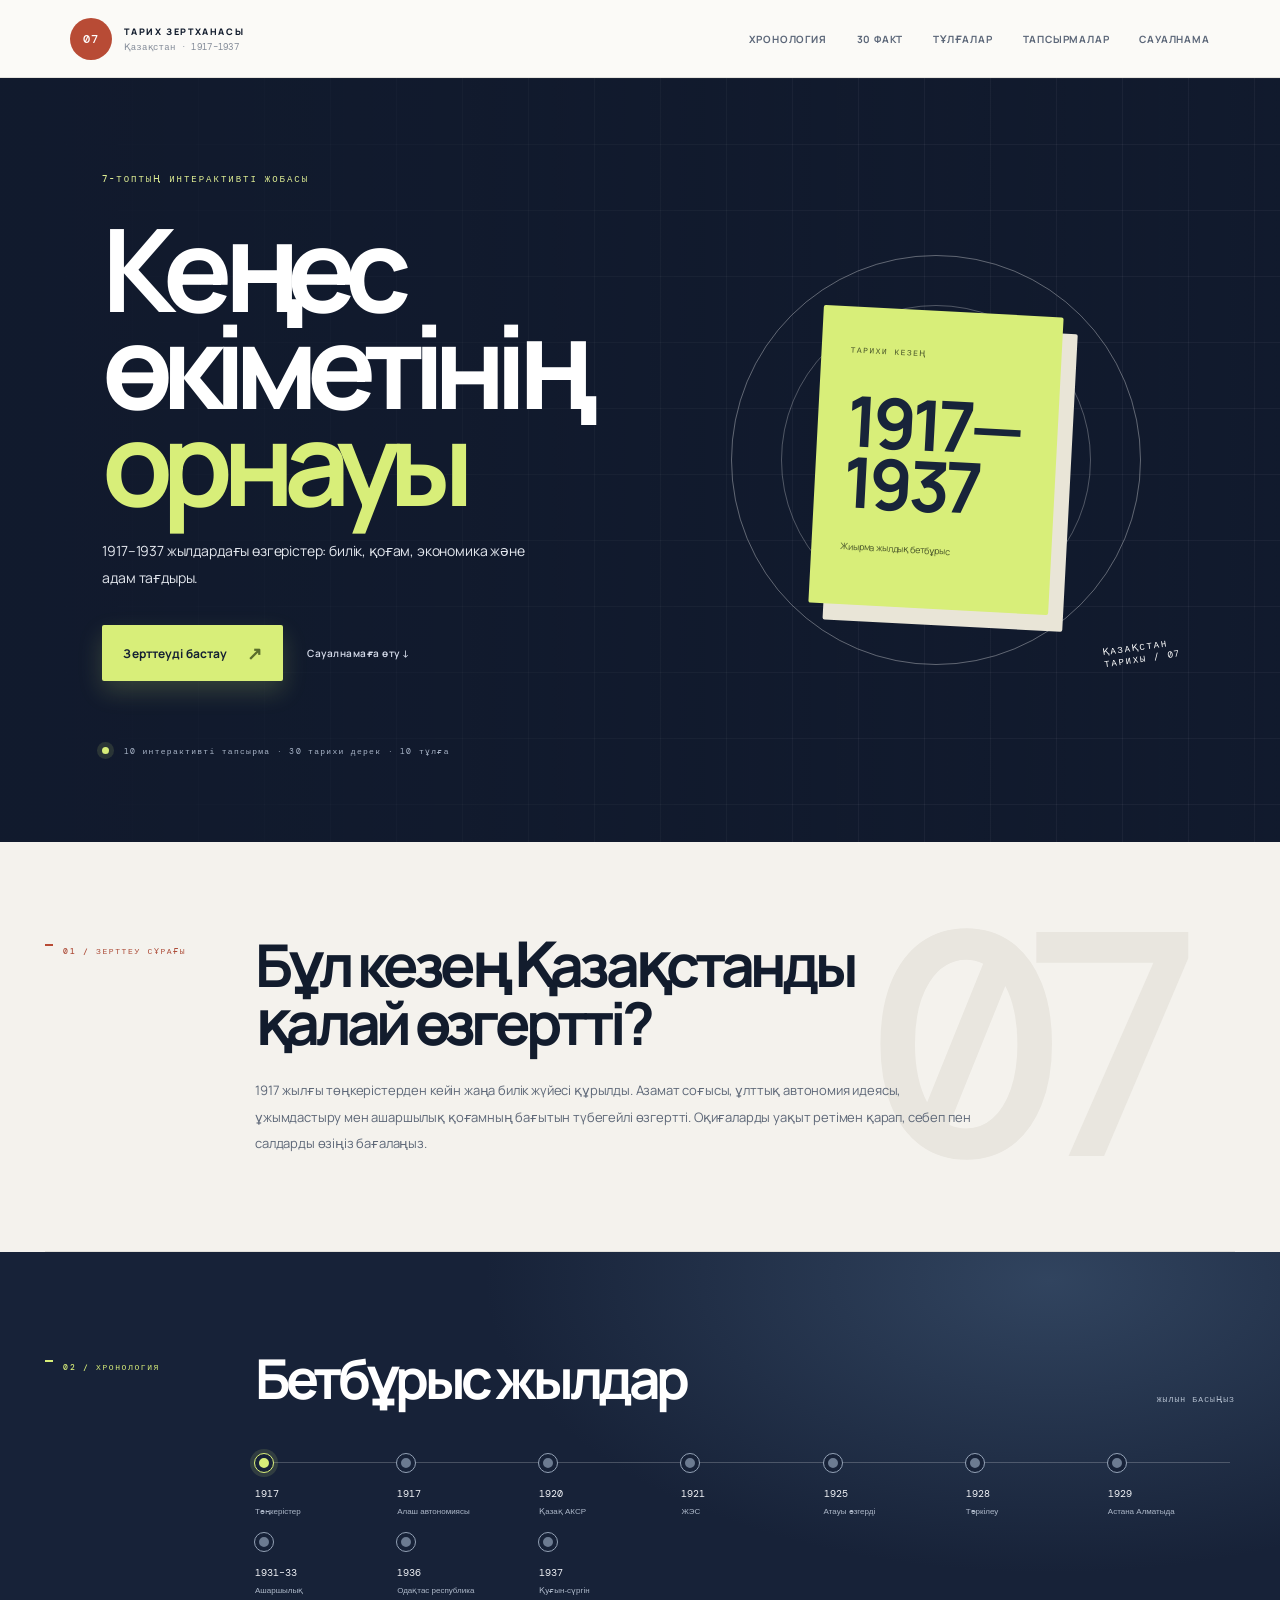
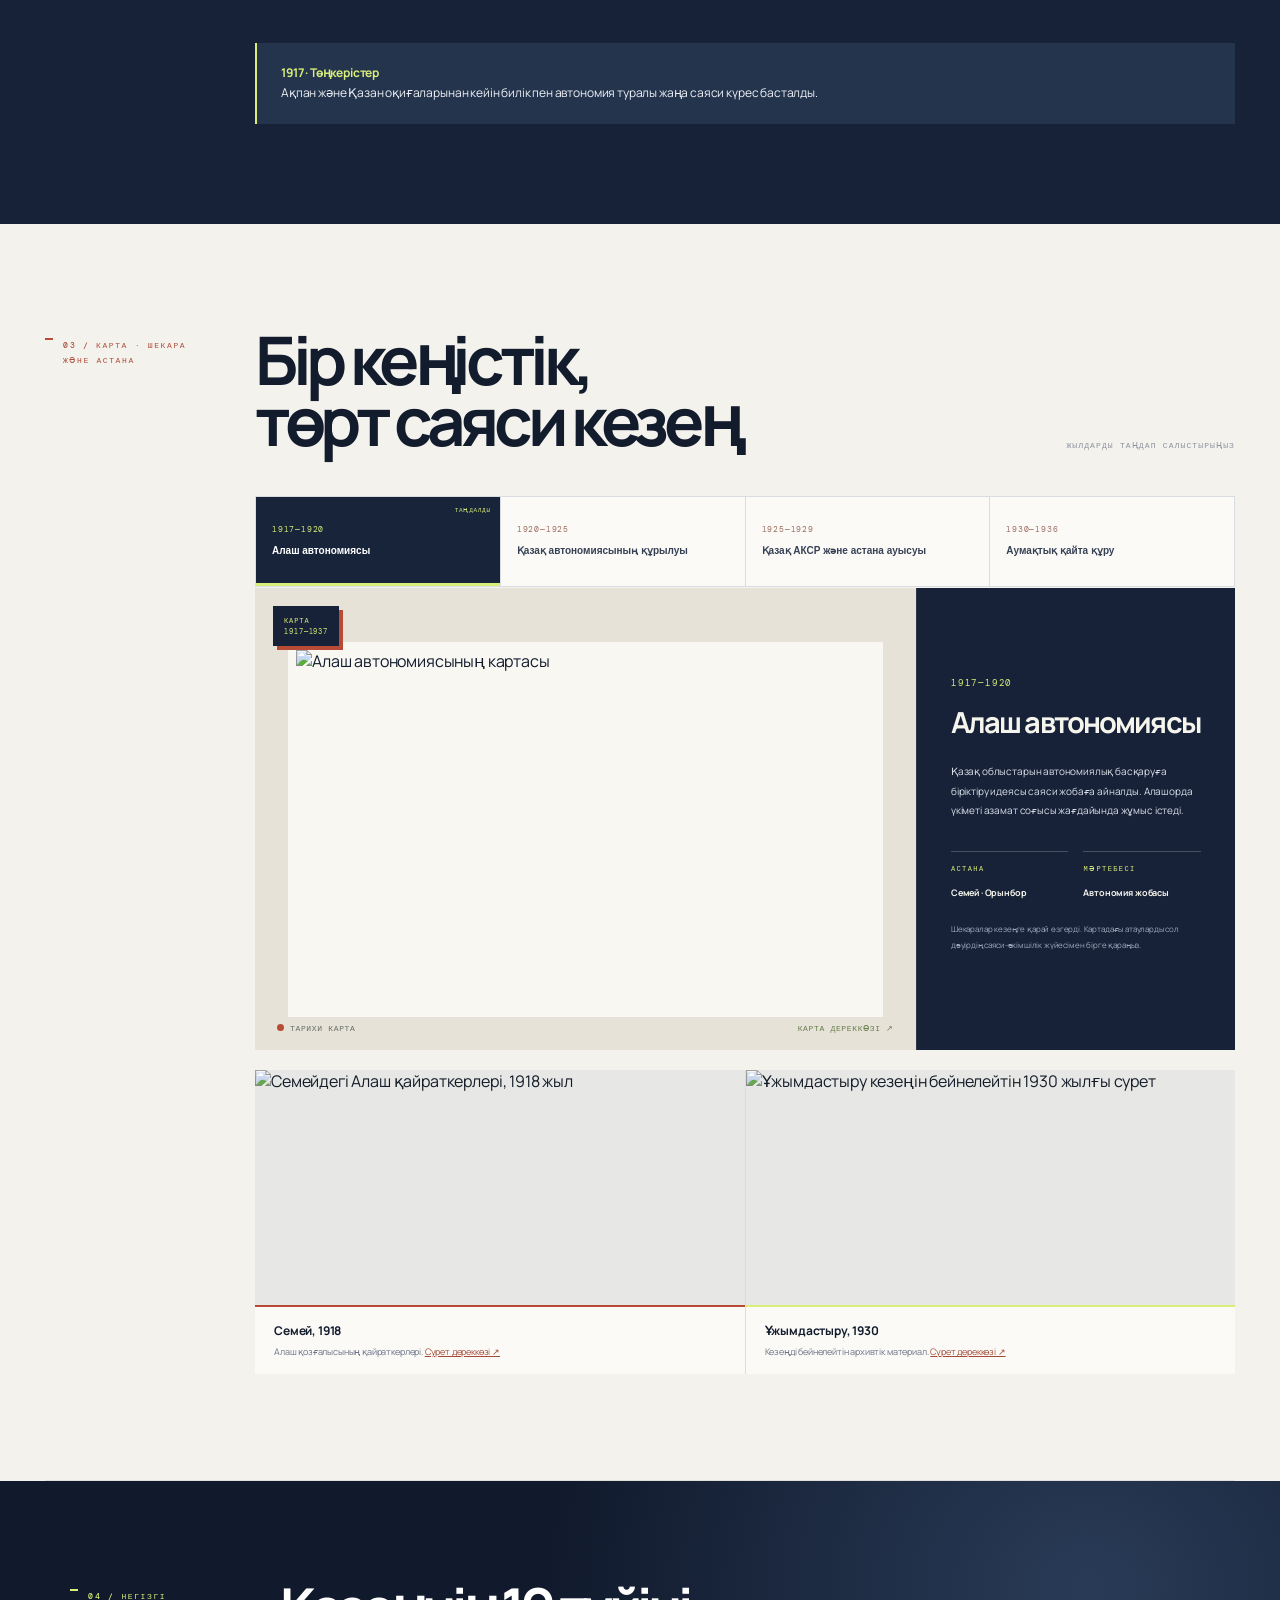
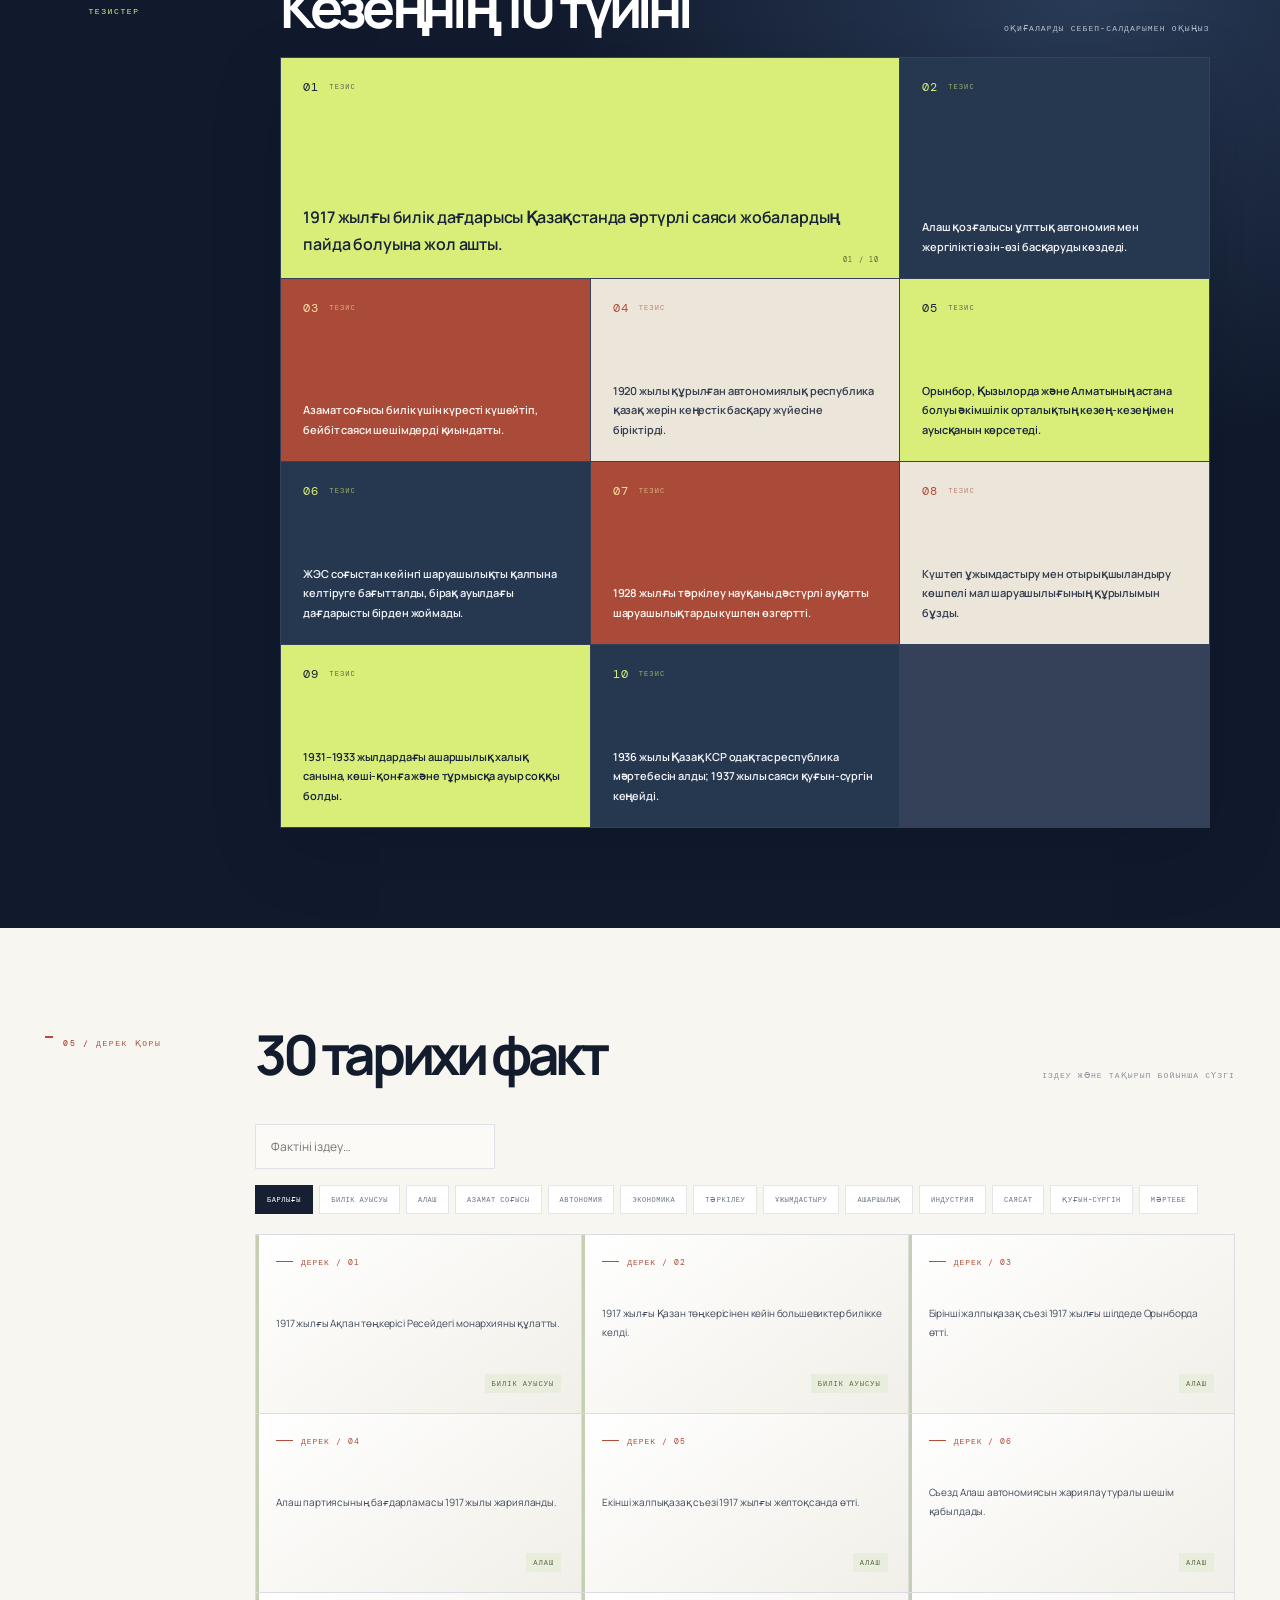
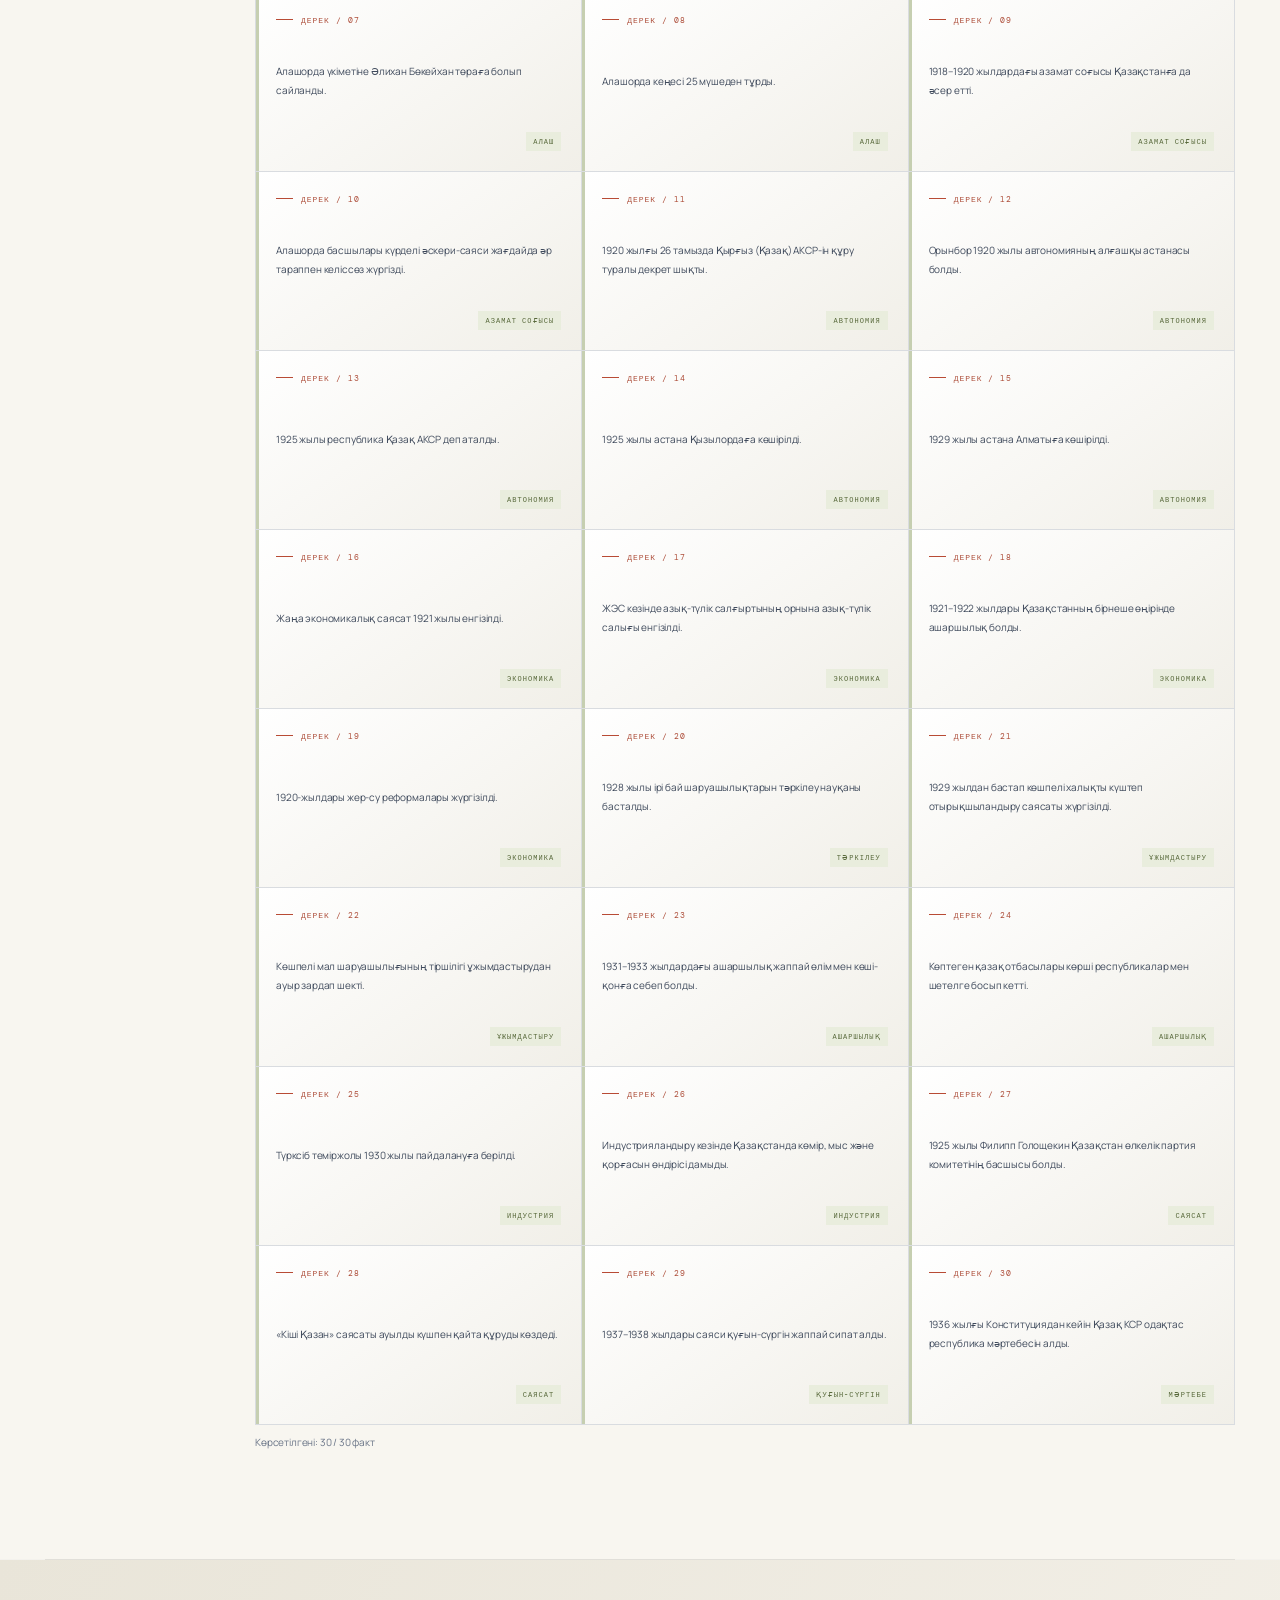
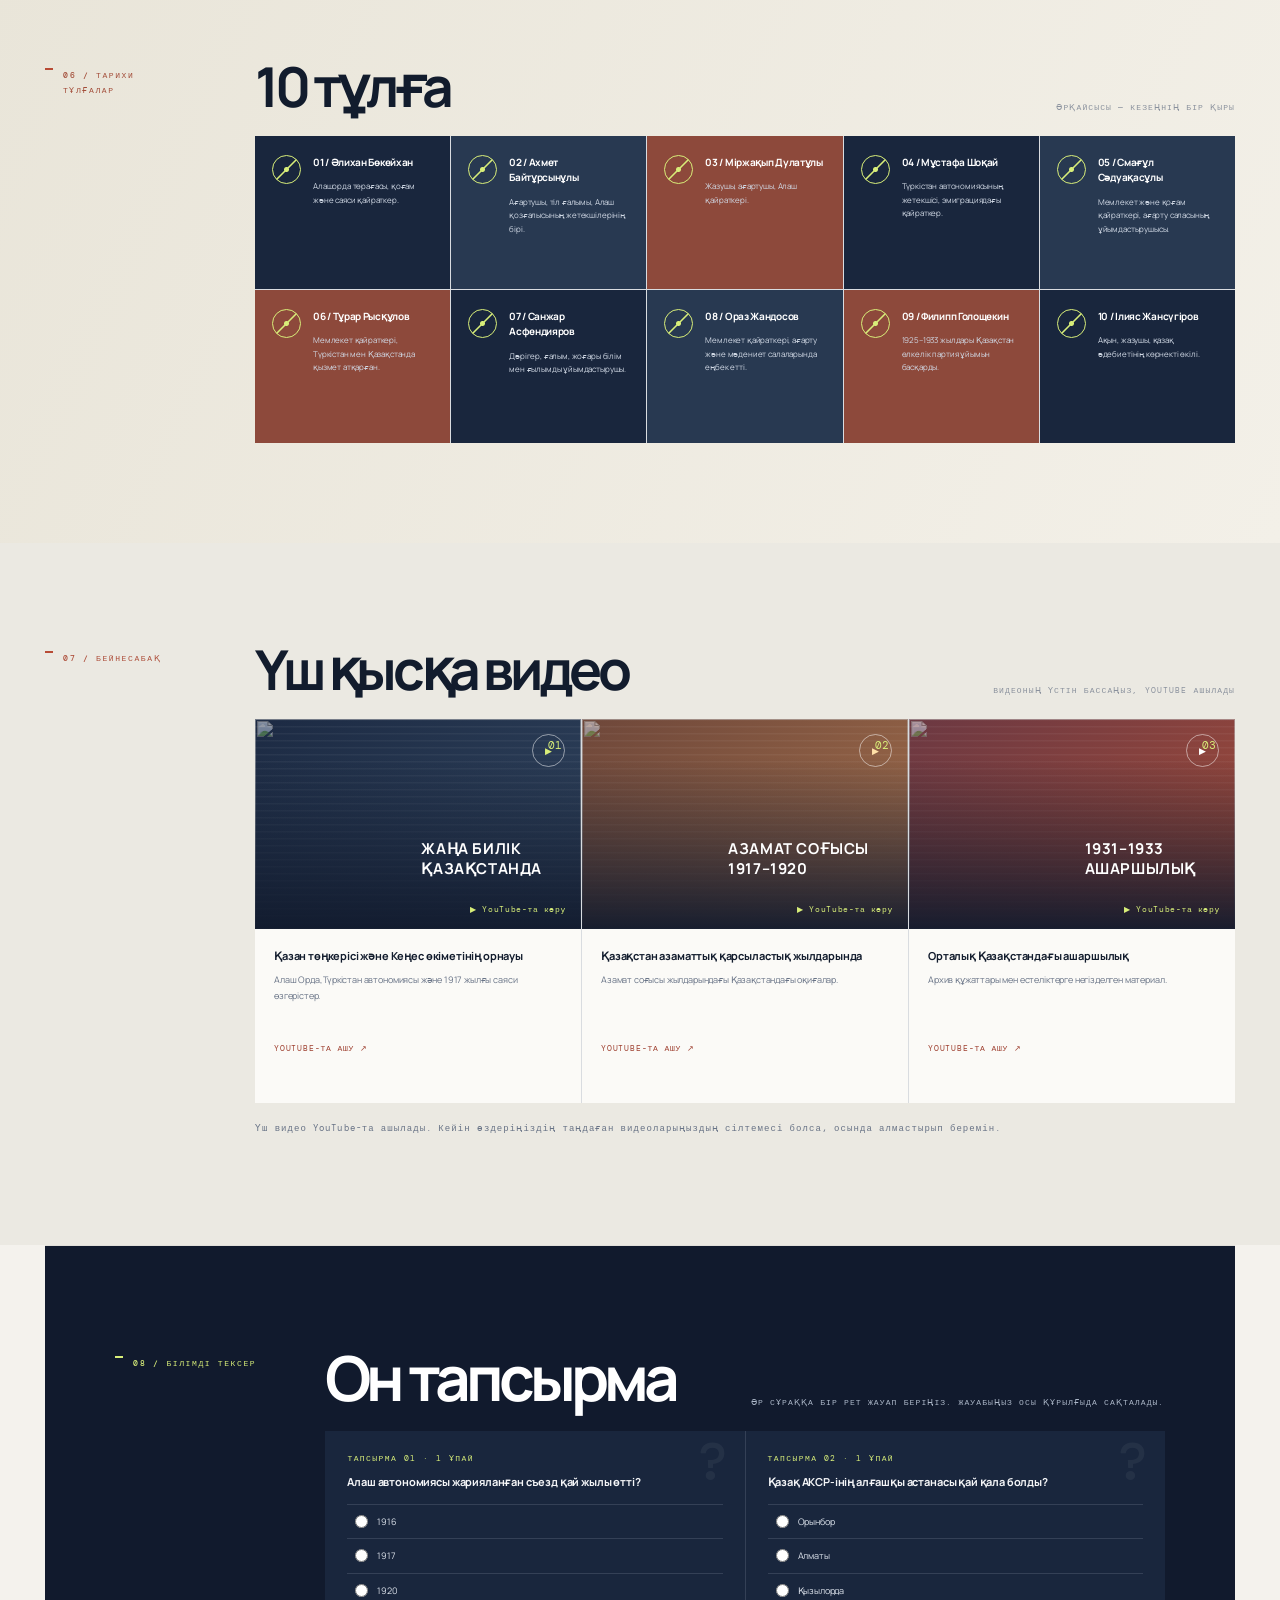
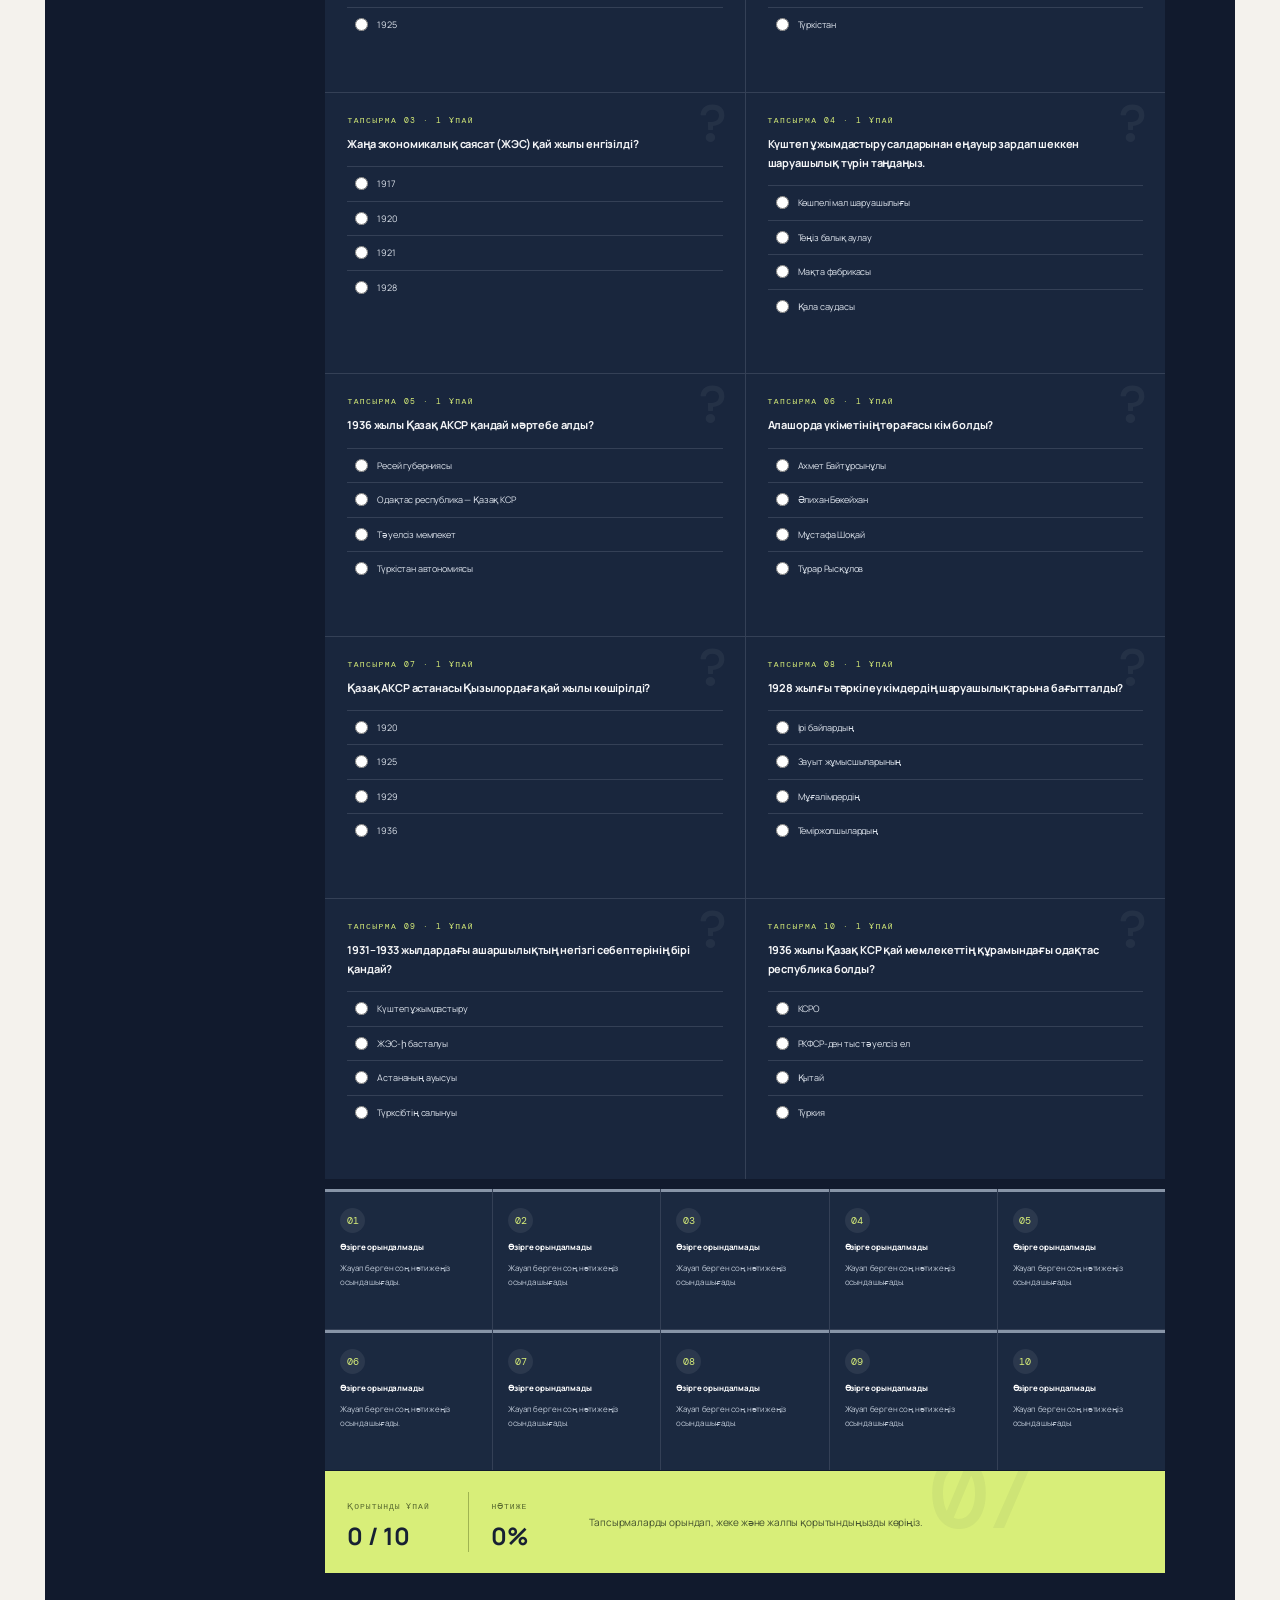
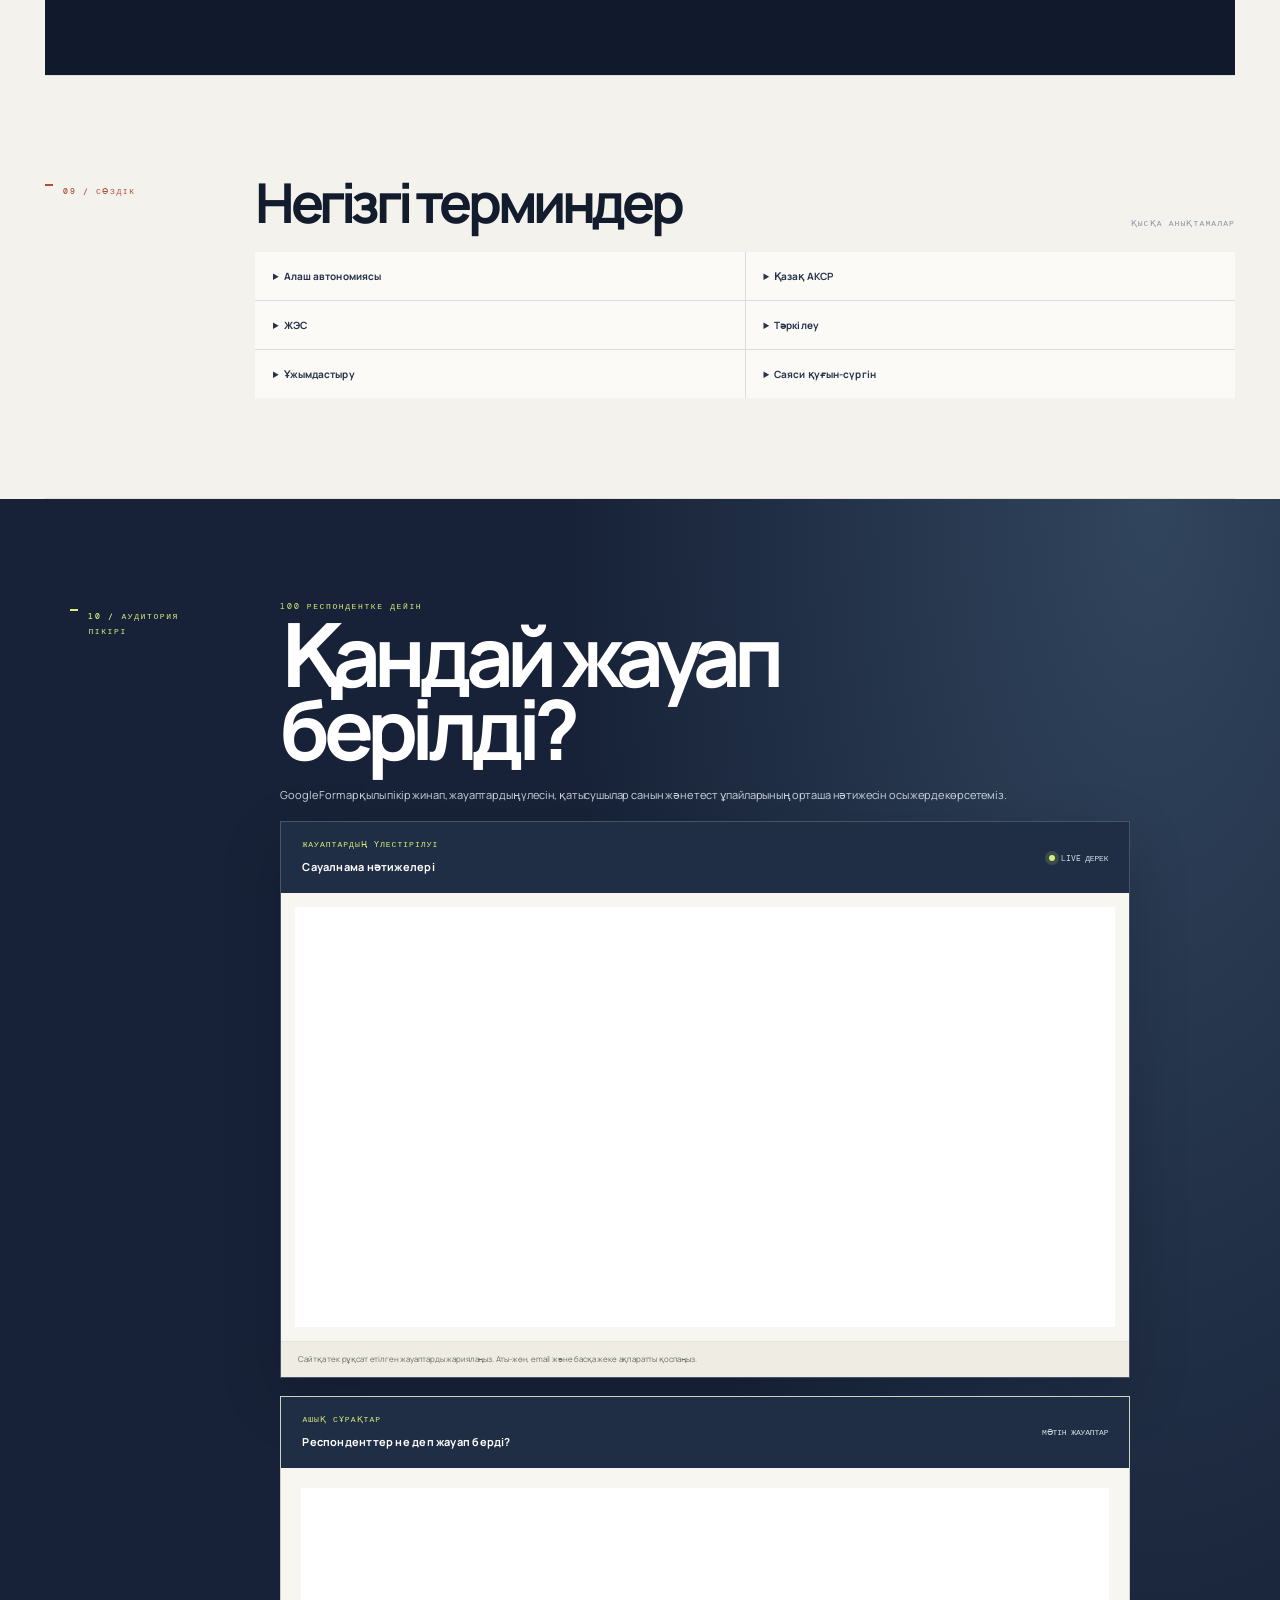
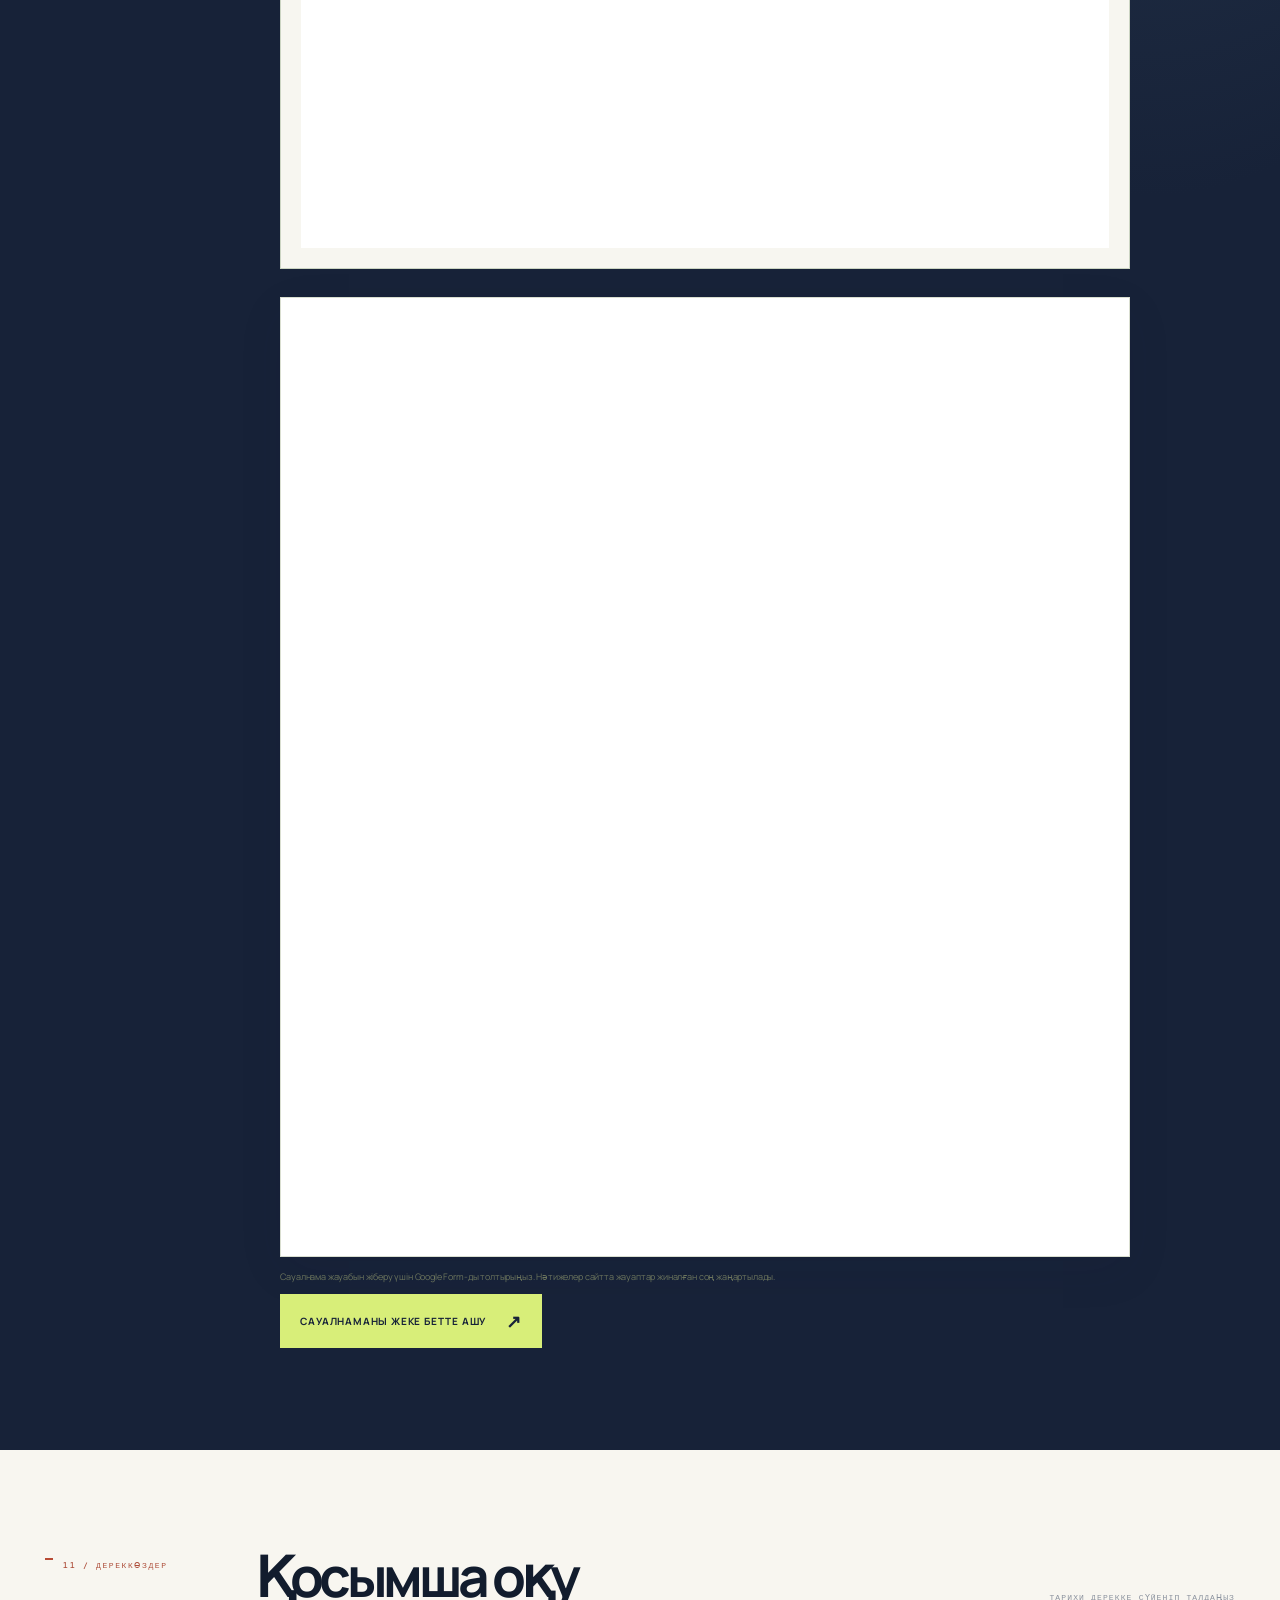
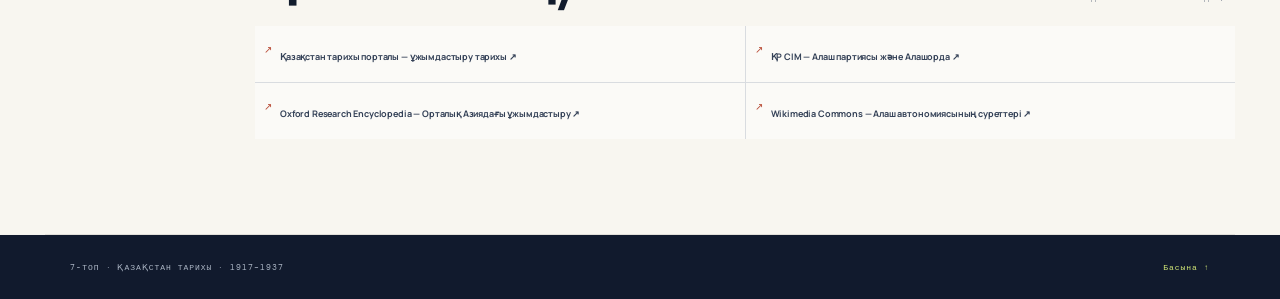
==== commit 47a47cf2: "Add files via upload" ====
--- a/index.html
+++ b/index.html
@@ -18,7 +18,7 @@
     <section class="section videos"><div class="section-label">07 / БЕЙНЕСАБАҚ</div><div class="section-main"><div class="section-head"><h2>Үш қысқа видео</h2><span>Видеоның үстін бассаңыз, YouTube ашылады</span></div><div class="video-grid"><a class="video-card video-link" href="https://www.youtube.com/watch?v=chrDD1May6A" target="_blank" rel="noreferrer"><div class="video-cover cover-one"><img src="https://img.youtube.com/vi/chrDD1May6A/hqdefault.jpg" alt="" loading="lazy"><span>01</span><b>ЖАҢА БИЛІК<br>ҚАЗАҚСТАНДА</b><i>▶ YouTube-та көру</i></div><div><h3>Қазан төңкерісі және Кеңес өкіметінің орнауы</h3><p>Алаш Орда, Түркістан автономиясы және 1917 жылғы саяси өзгерістер.</p><span class="video-cta">YouTube-та ашу ↗</span></div></a><a class="video-card video-link" href="https://www.youtube.com/watch?v=5hBeMjeWG5c" target="_blank" rel="noreferrer"><div class="video-cover cover-two"><img src="https://img.youtube.com/vi/5hBeMjeWG5c/hqdefault.jpg" alt="" loading="lazy"><span>02</span><b>АЗАМАТ СОҒЫСЫ<br>1917–1920</b><i>▶ YouTube-та көру</i></div><div><h3>Қазақстан азаматтық қарсыластық жылдарында</h3><p>Азамат соғысы жылдарындағы Қазақстандағы оқиғалар.</p><span class="video-cta">YouTube-та ашу ↗</span></div></a><a class="video-card video-link" href="https://www.youtube.com/watch?v=0yjbOv4OIMk" target="_blank" rel="noreferrer"><div class="video-cover cover-three"><img src="https://img.youtube.com/vi/0yjbOv4OIMk/hqdefault.jpg" alt="" loading="lazy"><span>03</span><b>1931–1933<br>АШАРШЫЛЫҚ</b><i>▶ YouTube-та көру</i></div><div><h3>Орталық Қазақстандағы ашаршылық</h3><p>Архив құжаттары мен естеліктерге негізделген материал.</p><span class="video-cta">YouTube-та ашу ↗</span></div></a></div><p class="video-note">Үш видео YouTube-та ашылады. Кейін өздеріңіздің таңдаған видеоларыңыздың сілтемесі болса, осында алмастырып беремін.</p></div></section>
     <section id="game" class="section game-section"><div class="section-label">08 / БІЛІМДІ ТЕКСЕР</div><div class="section-main"><div class="section-head"><h2>Он тапсырма</h2><span>Әр сұраққа бір рет жауап беріңіз. Жауабыңыз осы құрылғыда сақталады.</span></div><div id="quiz" class="quiz"></div><div class="task-results" id="taskResults"></div><div class="score-panel"><div><span>ҚОРЫТЫНДЫ ҰПАЙ</span><strong id="score">0 / 10</strong></div><div><span>НӘТИЖЕ</span><strong id="scorePercent">0%</strong></div><p id="scoreText">Тапсырмаларды орындап, жеке және жалпы қорытындыңызды көріңіз.</p><span id="resetQuiz" hidden></span></div></div></section>
     <section class="section terms"><div class="section-label">09 / СӨЗДІК</div><div class="section-main"><div class="section-head"><h2>Негізгі терминдер</h2><span>Қысқа анықтамалар</span></div><div class="terms-grid"><details><summary>Алаш автономиясы</summary><p>1917 жылғы желтоқсанда жарияланған, қазақ облыстарын өзін-өзі басқаруға біріктіруді көздеген автономия.</p></details><details><summary>Қазақ АКСР</summary><p>1920 жылы құрылған автономиялық кеңестік республика; 1925 жылы атауы Қазақ АКСР болып өзгертілді.</p></details><details><summary>ЖЭС</summary><p>1921 жылдан енгізілген жаңа экономикалық саясат; нарықтық қатынастардың кейбір түрлеріне уақытша рұқсат берді.</p></details><details><summary>Тәркілеу</summary><p>1928 жылдан бастап ірі бай шаруашылықтарының мал-мүлкін мемлекетке күштеп алу науқаны.</p></details><details><summary>Ұжымдастыру</summary><p>Жеке шаруашылықтарды колхоздарға біріктіру саясаты; Қазақстанда күштеп жүргізіліп, көшпелі мал шаруашылығын күйретті.</p></details><details><summary>Саяси қуғын-сүргін</summary><p>Биліктің саяси айыптармен адамдарды қудалауы, қамауы, жер аударуы немесе жазалауы.</p></details></div></div></section>
-    <section id="survey" class="survey-section"><div class="section-label">10 / АУДИТОРИЯ ПІКІРІ</div><div class="survey-copy"><p class="eyebrow">100 РЕСПОНДЕНТКЕ ДЕЙІН</p><h2>Қандай жауап берілді?</h2><p>Google Form арқылы пікір жинап, жауаптардың үлесін, қатысушылар санын және тест ұпайларының орташа нәтижесін осы жерде көрсетеміз.</p><div class="results-board"><div class="results-title"><div><span>ЖАУАПТАРДЫҢ ҮЛЕСТІРІЛУІ</span><b>Сауалнама нәтижелері</b></div><span class="live-tag"><i></i> LIVE ДЕРЕК</span></div><div class="results-embed" id="resultsEmbed"><div class="results-empty"><div class="chart-symbol">▥</div><b>Нәтиже диаграммасы осында көрінеді</b><p>Жабық және көп нұсқалы сұрақтардың пайыздары мен диаграммаларын осы жерге бөлек қосамыз.</p></div></div><div class="result-foot">Сайтқа тек рұқсат етілген жауаптарды жариялаңыз. Аты-жөн, email және басқа жеке ақпаратты қоспаңыз.</div></div><div class="open-answers-board"><div class="results-title"><div><span>АШЫҚ СҰРАҚТАР</span><b>Респонденттер не деп жауап берді?</b></div><span class="live-tag">МӘТІН ЖАУАПТАР</span></div><div class="open-answers" id="openAnswersEmbed"><iframe title="Ашық сұрақтарға берілген респондент жауаптары" src="https://docs.google.com/spreadsheets/d/e/2PACX-1vQ_eg-JKMXTEhOnDR_fDg1_WGzBio6iOq1QlJEIL4eHB078-cXBOUqNGJLV0B4F-Jkm5acv4C6qHM7a/pubhtml?gid=1356317450&amp;single=true&amp;widget=true&amp;headers=false" loading="lazy"></iframe></div></div><div class="survey-form-frame"><iframe title="7-топтың Google Form сауалнамасы" src="https://docs.google.com/forms/d/e/1FAIpQLSdYBGiq_O11qTnDUoy_f5lnRebUAaGD9A5DX1_RNmurkDdvCA/viewform?embedded=true" loading="lazy" allowfullscreen></iframe></div><p class="form-caption">Сауалнама жауабын жіберу үшін Google Form-ды толтырыңыз. Нәтижелер сайтта жауаптар жиналған соң жаңартылады.</p><a class="button" href="form.html">Сауалнаманы жеке бетте ашу <span>↗</span></a></div></section>
+    <section id="survey" class="survey-section"><div class="section-label">10 / АУДИТОРИЯ ПІКІРІ</div><div class="survey-copy"><p class="eyebrow">100 РЕСПОНДЕНТКЕ ДЕЙІН</p><h2>Қандай жауап берілді?</h2><p>Google Form арқылы пікір жинап, жауаптардың үлесін, қатысушылар санын және тест ұпайларының орташа нәтижесін осы жерде көрсетеміз.</p><div class="results-board"><div class="results-title"><div><span>ЖАУАПТАРДЫҢ ҮЛЕСТІРІЛУІ</span><b>Сауалнама нәтижелері</b></div><span class="live-tag"><i></i> LIVE ДЕРЕК</span></div><div class="results-embed" id="resultsEmbed"><iframe title="Жабық және көп жауапты сұрақтардың статистикасы" src="https://docs.google.com/spreadsheets/d/e/2PACX-1vQ_eg-JKMXTEhOnDR_fDg1_WGzBio6iOq1QlJEIL4eHB078-cXBOUqNGJLV0B4F-Jkm5acv4C6qHM7a/pubhtml?gid=1368045800&amp;single=true&amp;widget=true&amp;headers=false" loading="lazy"></iframe></div><div class="result-foot">Сайтқа тек рұқсат етілген жауаптарды жариялаңыз. Аты-жөн, email және басқа жеке ақпаратты қоспаңыз.</div></div><div class="open-answers-board"><div class="results-title"><div><span>АШЫҚ СҰРАҚТАР</span><b>Респонденттер не деп жауап берді?</b></div><span class="live-tag">МӘТІН ЖАУАПТАР</span></div><div class="open-answers" id="openAnswersEmbed"><iframe title="Ашық сұрақтарға берілген респондент жауаптары" src="https://docs.google.com/spreadsheets/d/e/2PACX-1vQ_eg-JKMXTEhOnDR_fDg1_WGzBio6iOq1QlJEIL4eHB078-cXBOUqNGJLV0B4F-Jkm5acv4C6qHM7a/pubhtml?gid=1356317450&amp;single=true&amp;widget=true&amp;headers=false" loading="lazy"></iframe></div></div><div class="survey-form-frame"><iframe title="7-топтың Google Form сауалнамасы" src="https://docs.google.com/forms/d/e/1FAIpQLSdYBGiq_O11qTnDUoy_f5lnRebUAaGD9A5DX1_RNmurkDdvCA/viewform?embedded=true" loading="lazy" allowfullscreen></iframe></div><p class="form-caption">Сауалнама жауабын жіберу үшін Google Form-ды толтырыңыз. Нәтижелер сайтта жауаптар жиналған соң жаңартылады.</p><a class="button" href="form.html">Сауалнаманы жеке бетте ашу <span>↗</span></a></div></section>
     <section class="section sources"><div class="section-label">11 / ДЕРЕККӨЗДЕР</div><div class="section-main"><div class="section-head"><h2>Қосымша оқу</h2><span>Тарихи дерекке сүйеніп талдаңыз</span></div><ul class="source-list"><li><a href="https://e-history.kz/en/history-of-kazakhstan/show/9610" target="_blank" rel="noreferrer">Қазақстан тарихы порталы — ұжымдастыру тарихы ↗</a></li><li><a href="https://www.gov.kz/org/mfa-london/press/article/details/74414?lang=en" target="_blank" rel="noreferrer">ҚР СІМ — Алаш партиясы және Алашорда ↗</a></li><li><a href="https://academic.oup.com/edited-volume/61799/chapter-abstract/546285580" target="_blank" rel="noreferrer">Oxford Research Encyclopedia — Орталық Азиядағы ұжымдастыру ↗</a></li><li><a href="https://commons.wikimedia.org/wiki/Category:Alash_Autonomy" target="_blank" rel="noreferrer">Wikimedia Commons — Алаш автономиясының суреттері ↗</a></li></ul></div></section>
   </main><footer><span>7-ТОП · ҚАЗАҚСТАН ТАРИХЫ · 1917–1937</span><a href="#home">Басына ↑</a></footer><script src="app.js"></script><script src="quiz-lock.js"></script>
 </body></html>
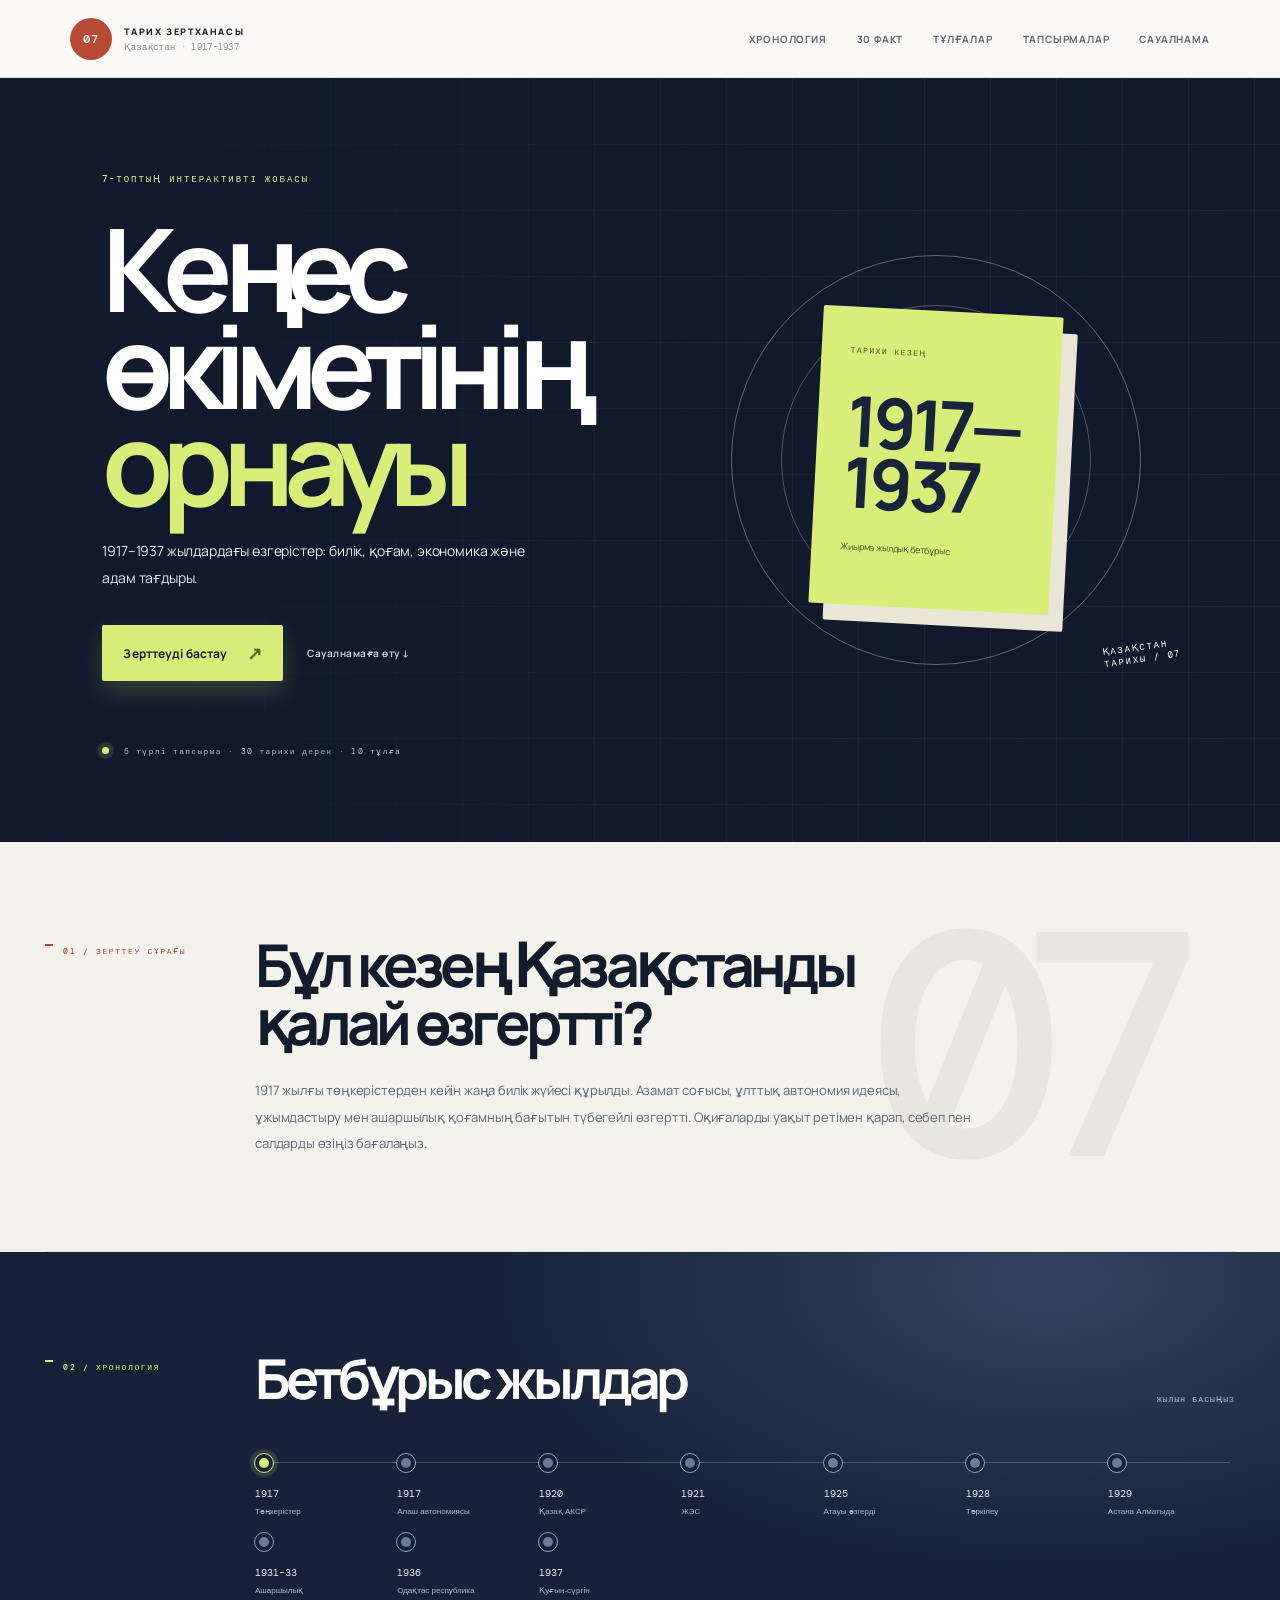
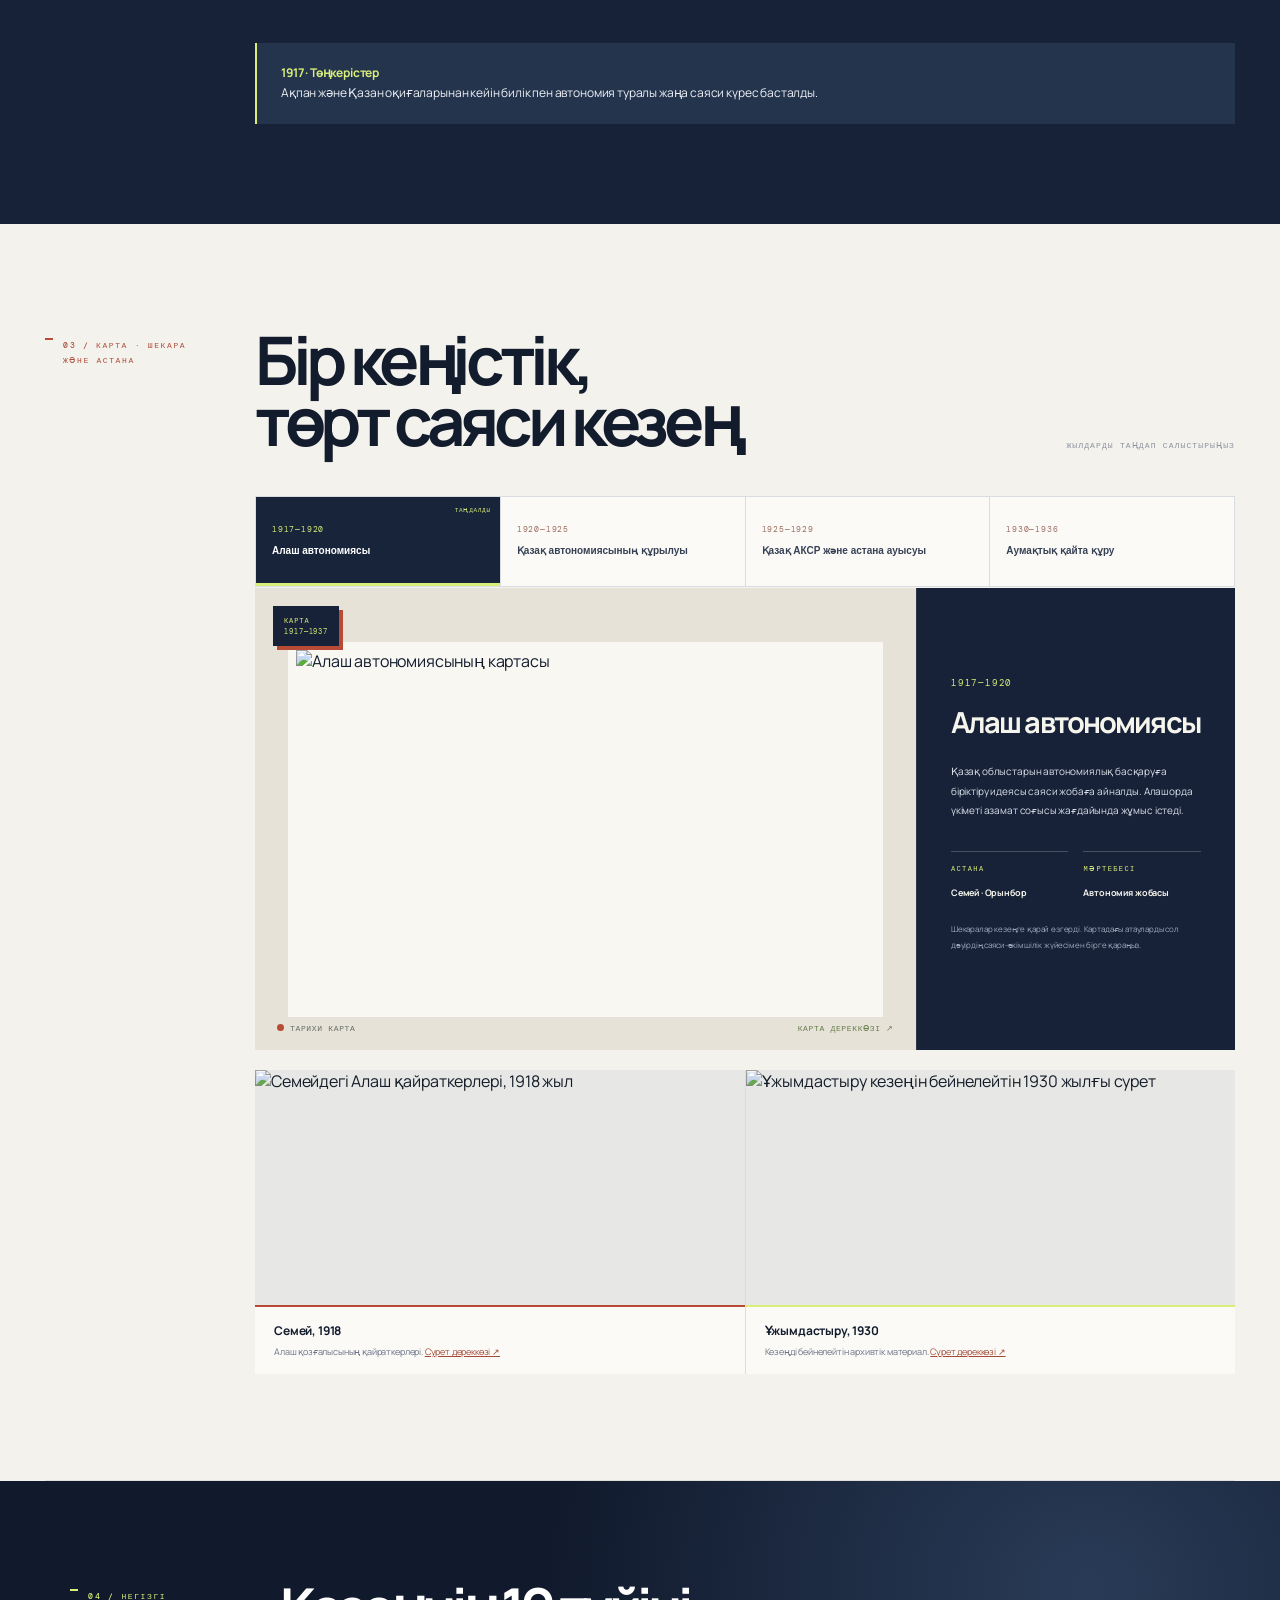
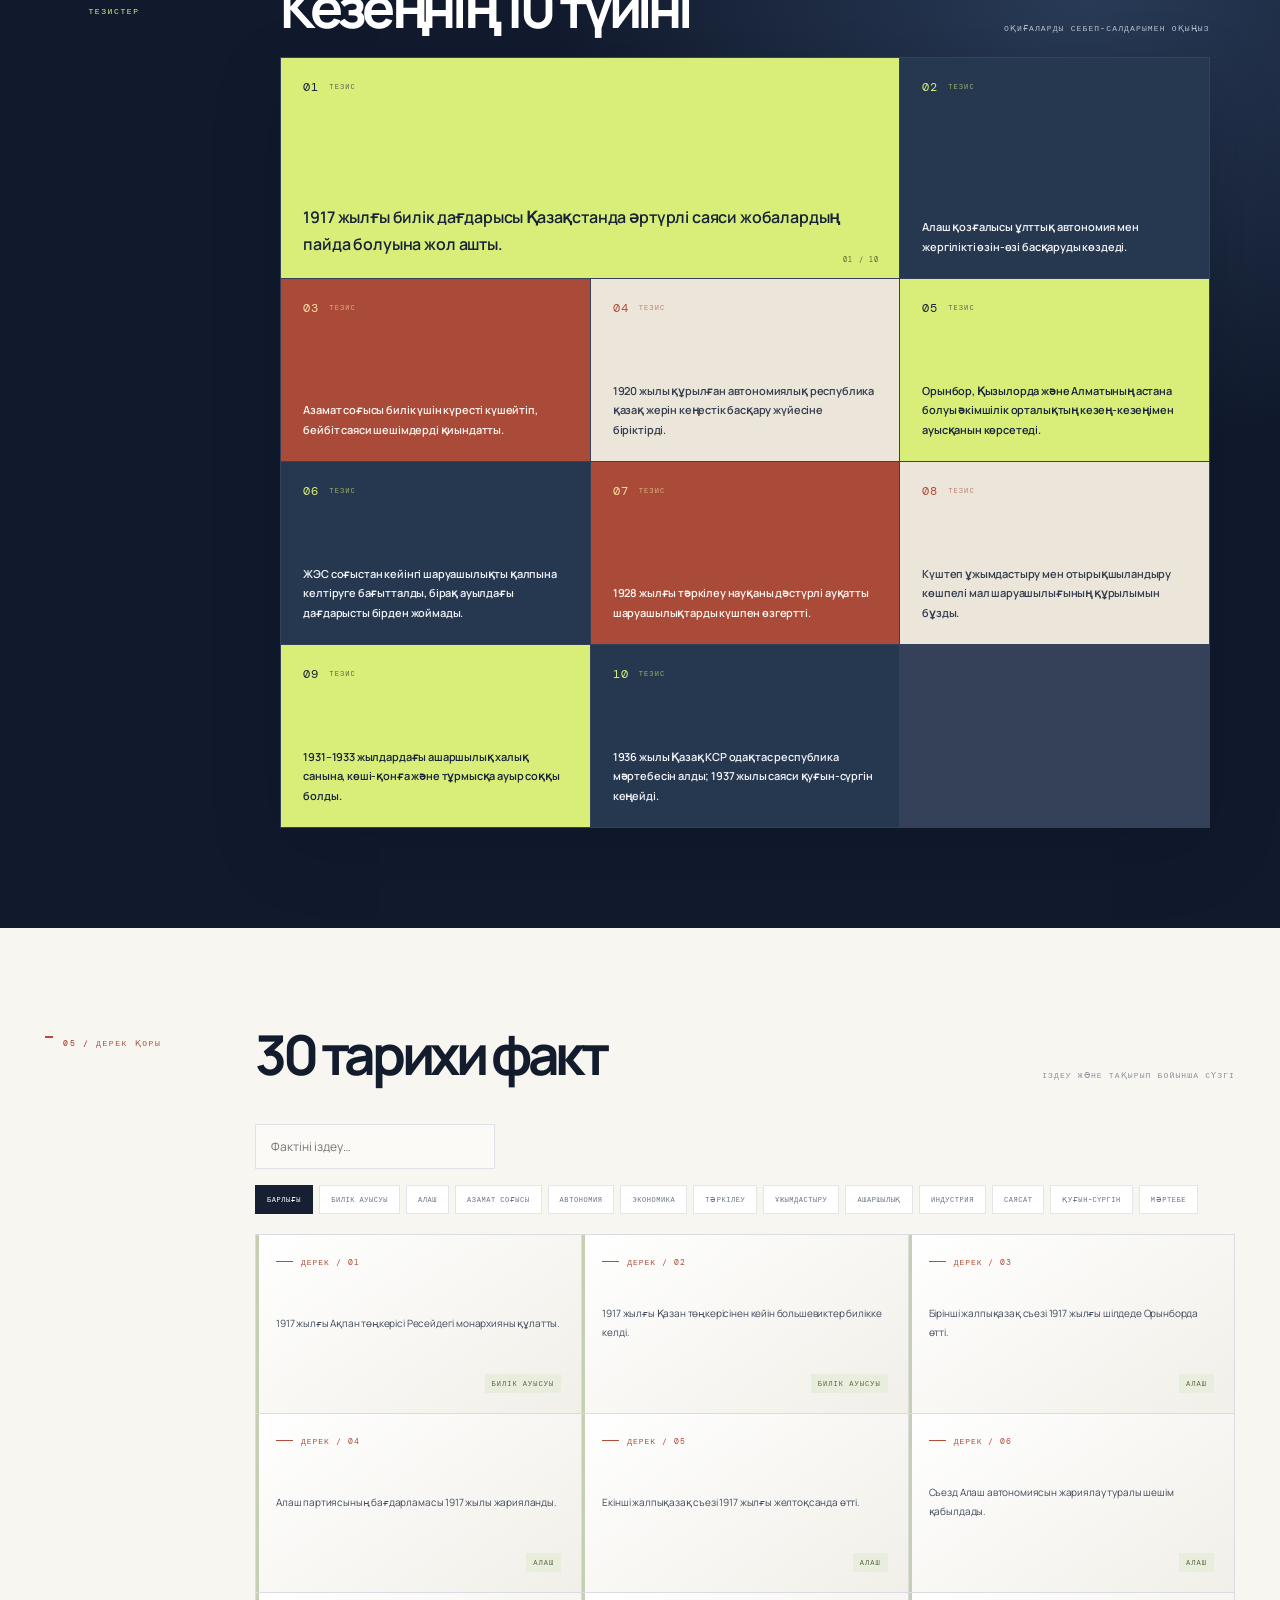
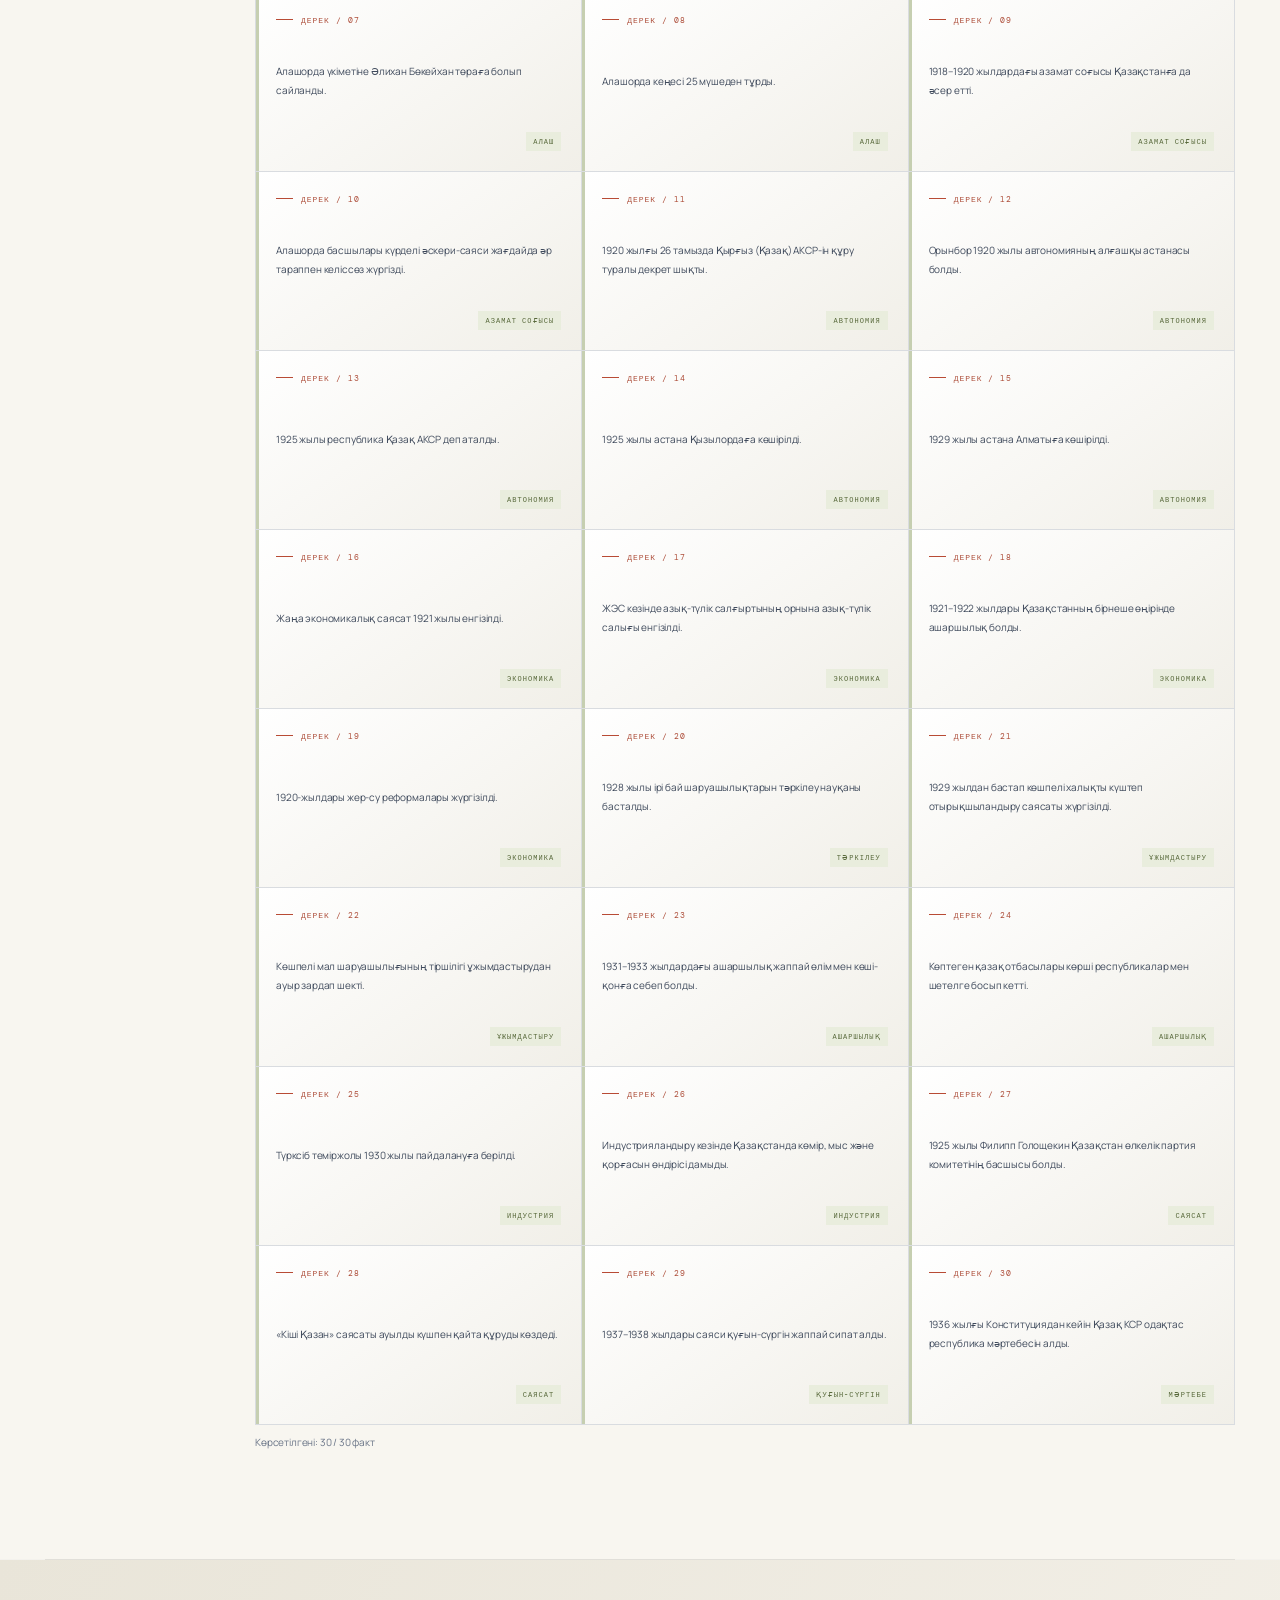
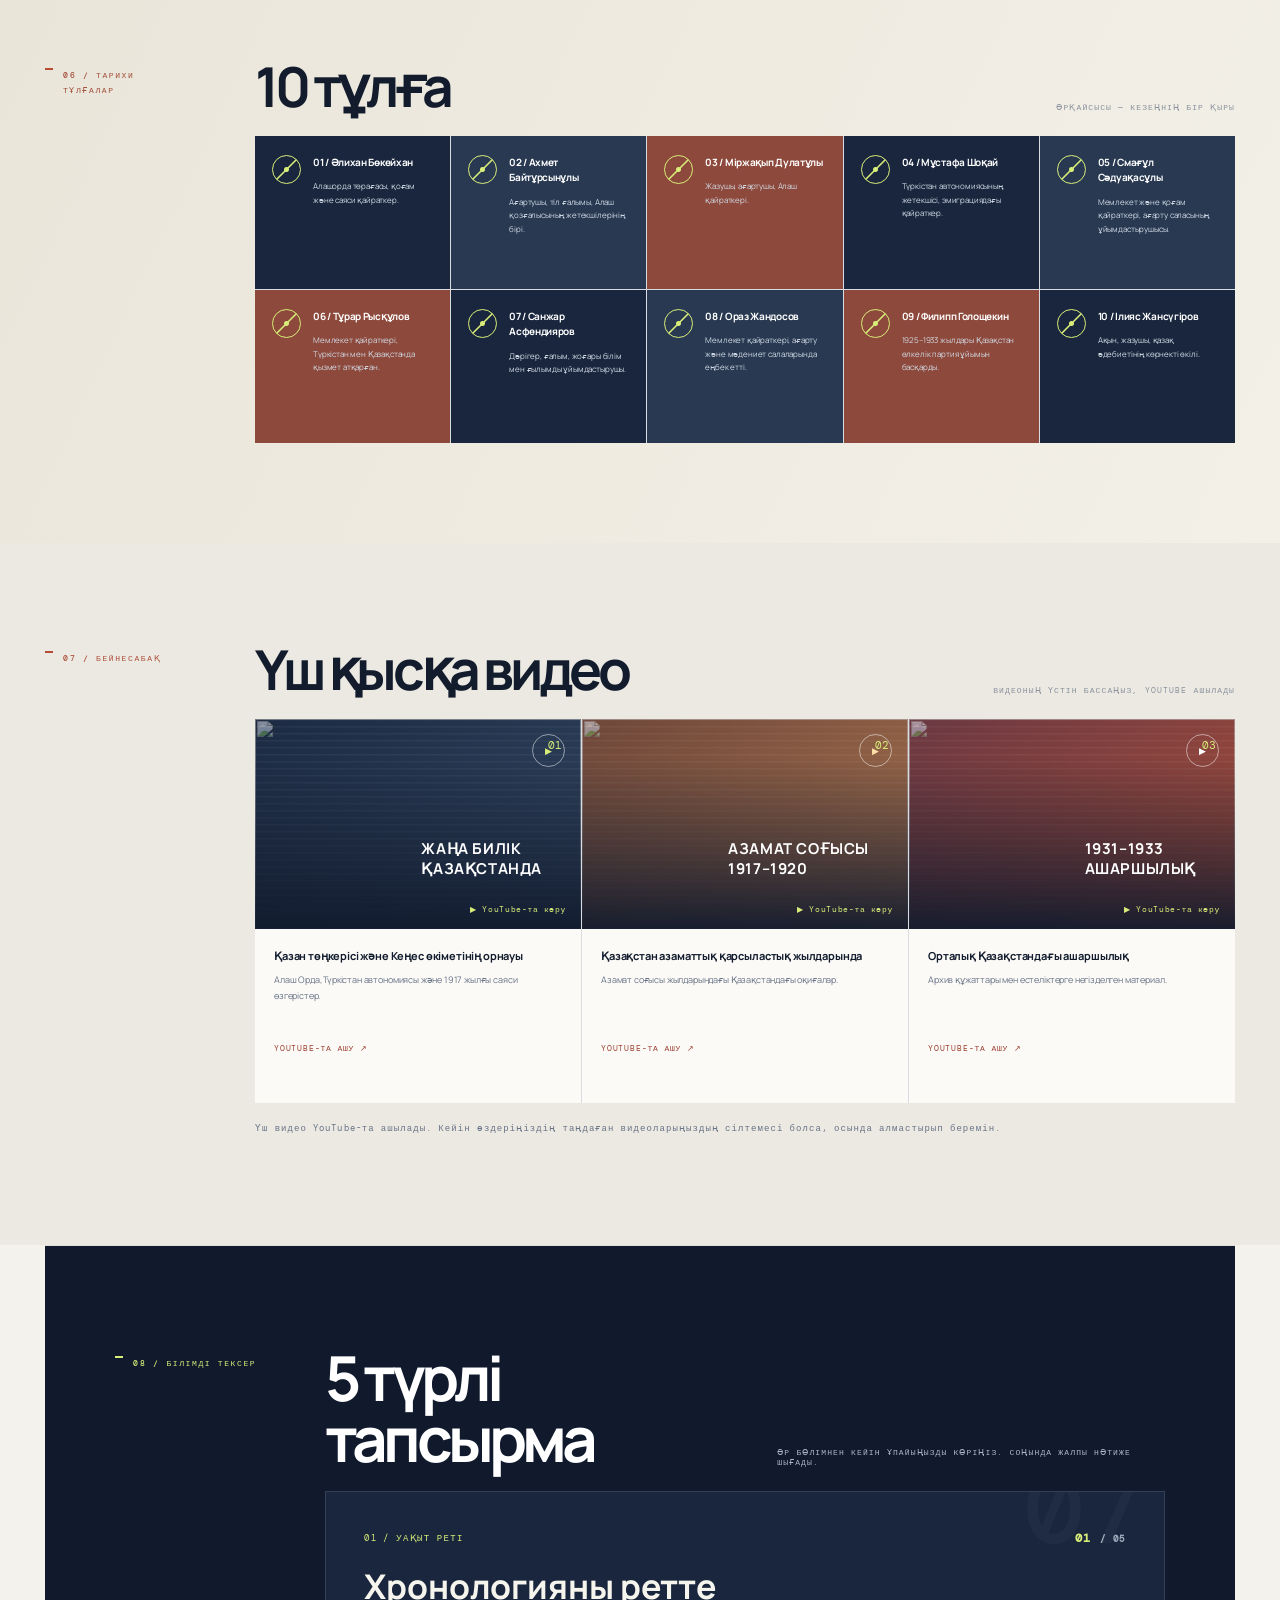
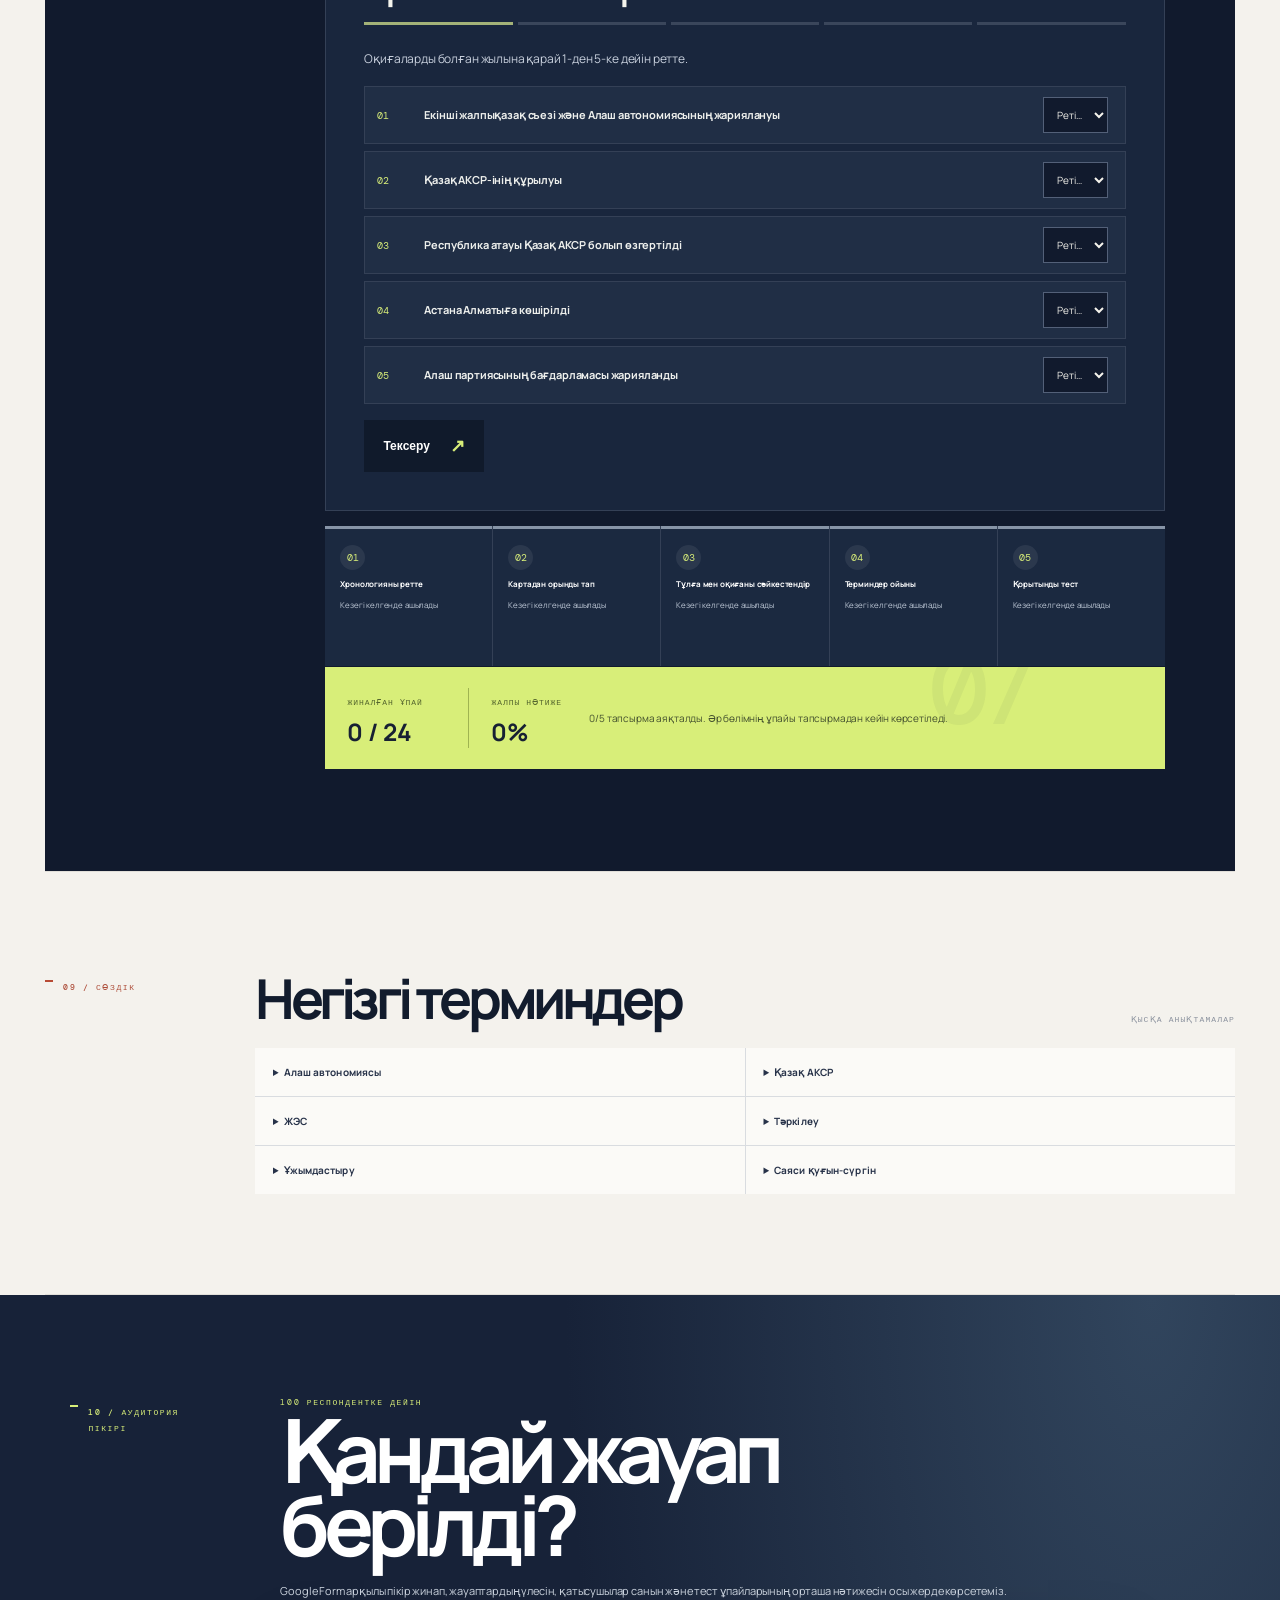
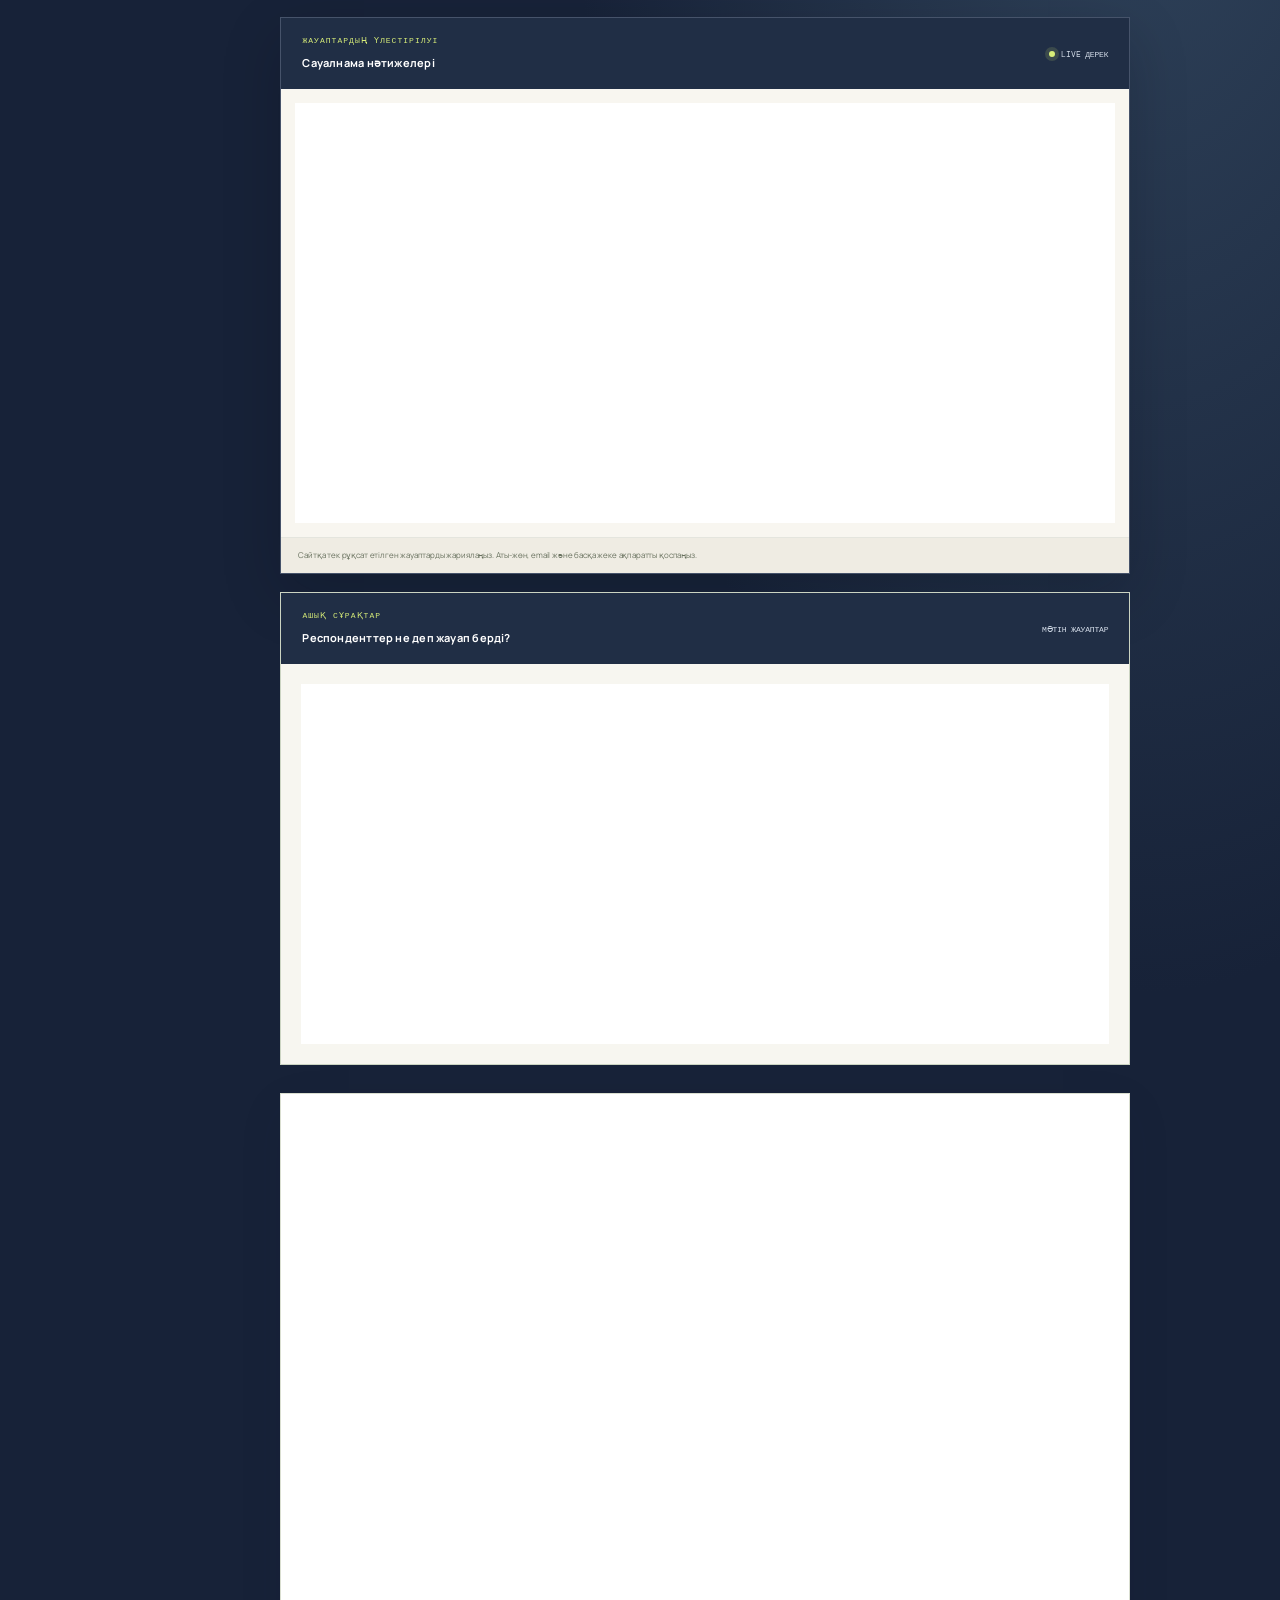
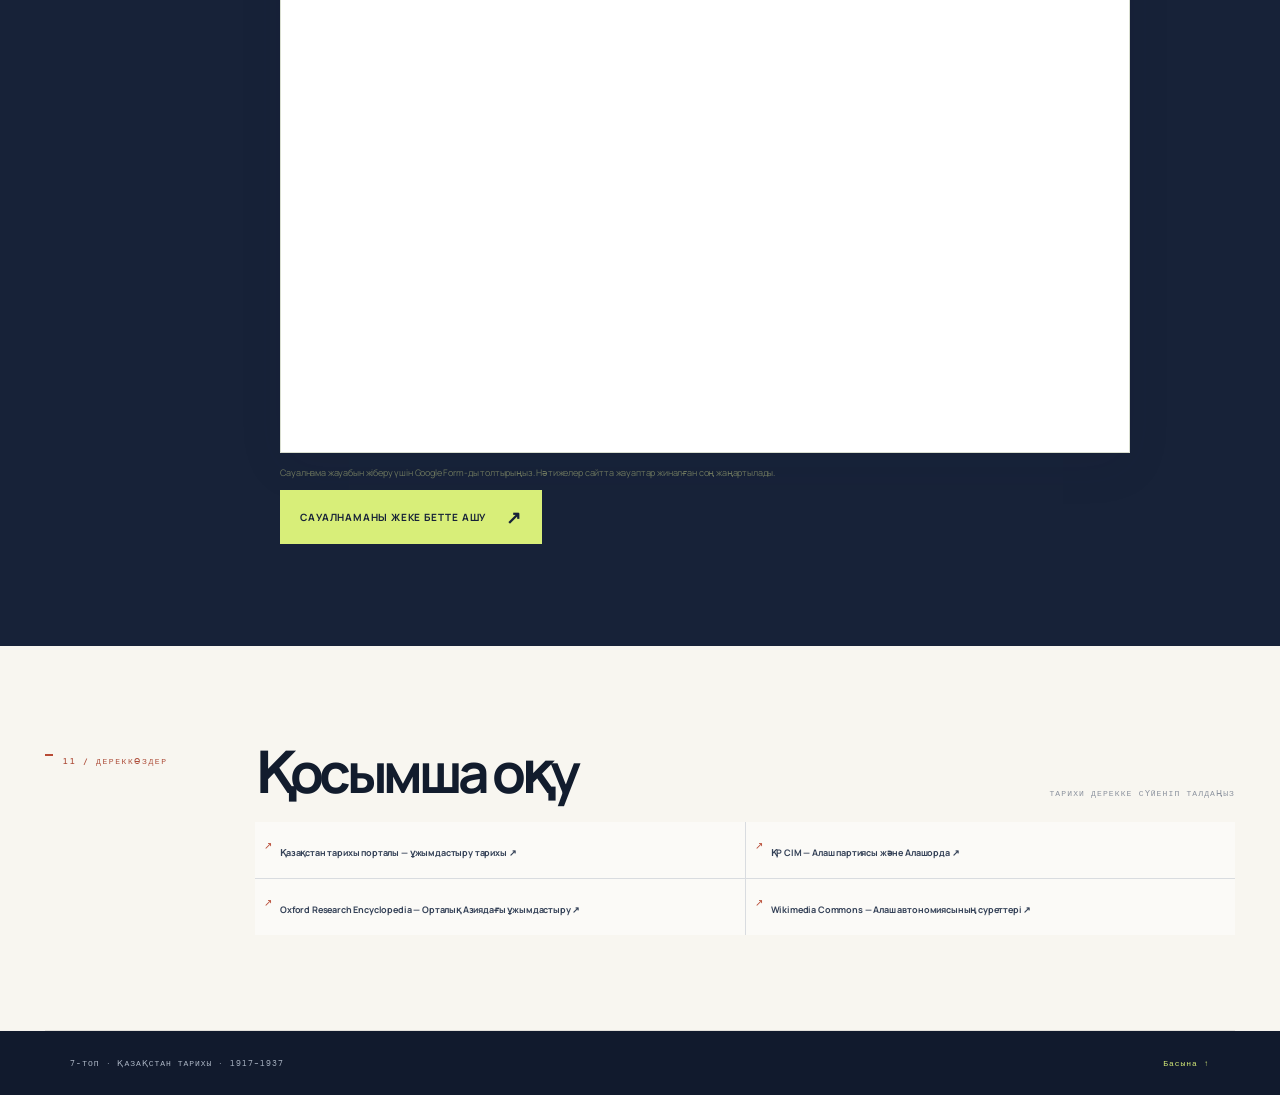
==== commit 57b56759: "Add files via upload" ====
--- a/index.html
+++ b/index.html
@@ -8,7 +8,7 @@
 <body>
   <header class="topbar"><a class="brand" href="#home"><span class="brand-mark">07</span><span>ТАРИХ ЗЕРТХАНАСЫ<small>Қазақстан · 1917–1937</small></span></a><button class="menu" aria-label="Мәзір">☰</button><nav><a href="#timeline">Хронология</a><a href="#facts">30 факт</a><a href="#people">Тұлғалар</a><a href="#game">Тапсырмалар</a><a href="#survey">Сауалнама</a></nav></header>
   <main>
-    <section id="home" class="hero"><div class="hero-copy"><p class="eyebrow">7-ТОПТЫҢ ИНТЕРАКТИВТІ ЖОБАСЫ</p><h1>Кеңес өкіметінің<br><em>орнауы</em></h1><p class="lead">1917–1937 жылдардағы өзгерістер: билік, қоғам, экономика және адам тағдыры.</p><div class="hero-actions"><a class="button" href="#timeline">Зерттеуді бастау <span>↗</span></a><a class="text-link" href="#survey">Сауалнамаға өту ↓</a></div><div class="hero-note"><span class="pulse"></span> 10 интерактивті тапсырма · 30 тарихи дерек · 10 тұлға</div></div><div class="hero-art"><div class="orbit orbit-a"></div><div class="orbit orbit-b"></div><div class="year-card"><span>ТАРИХИ КЕЗЕҢ</span><strong>1917—<br>1937</strong><small>Жиырма жылдық бетбұрыс</small></div><span class="art-stamp">ҚАЗАҚСТАН<br>ТАРИХЫ / 07</span></div></section>
+    <section id="home" class="hero"><div class="hero-copy"><p class="eyebrow">7-ТОПТЫҢ ИНТЕРАКТИВТІ ЖОБАСЫ</p><h1>Кеңес өкіметінің<br><em>орнауы</em></h1><p class="lead">1917–1937 жылдардағы өзгерістер: билік, қоғам, экономика және адам тағдыры.</p><div class="hero-actions"><a class="button" href="#timeline">Зерттеуді бастау <span>↗</span></a><a class="text-link" href="#survey">Сауалнамаға өту ↓</a></div><div class="hero-note"><span class="pulse"></span> 5 түрлі тапсырма · 30 тарихи дерек · 10 тұлға</div></div><div class="hero-art"><div class="orbit orbit-a"></div><div class="orbit orbit-b"></div><div class="year-card"><span>ТАРИХИ КЕЗЕҢ</span><strong>1917—<br>1937</strong><small>Жиырма жылдық бетбұрыс</small></div><span class="art-stamp">ҚАЗАҚСТАН<br>ТАРИХЫ / 07</span></div></section>
     <section class="section intro"><div class="section-label">01 / ЗЕРТТЕУ СҰРАҒЫ</div><div><h2>Бұл кезең Қазақстанды қалай өзгертті?</h2><p>1917 жылғы төңкерістерден кейін жаңа билік жүйесі құрылды. Азамат соғысы, ұлттық автономия идеясы, ұжымдастыру мен ашаршылық қоғамның бағытын түбегейлі өзгертті. Оқиғаларды уақыт ретімен қарап, себеп пен салдарды өзіңіз бағалаңыз.</p></div></section>
     <section id="timeline" class="section"><div class="section-label">02 / ХРОНОЛОГИЯ</div><div class="section-main"><div class="section-head"><h2>Бетбұрыс жылдар</h2><span>Жылын басыңыз</span></div><div class="timeline" id="timelineList"></div><div class="timeline-detail" id="timelineDetail" aria-live="polite"></div></div></section>
     <section class="section map-section"><div class="section-label">03 / КАРТА · ШЕКАРА ЖӘНЕ АСТАНА</div><div class="section-main"><div class="section-head"><h2>Бір кеңістік,<br>төрт саяси кезең</h2><span>Жылдарды таңдап салыстырыңыз</span></div><div class="map-tabs" id="mapTabs"></div><div class="map-view"><div class="map-frame"><img id="eraMap" src="https://commons.wikimedia.org/wiki/Special:FilePath/%D0%90%D0%BB%D0%B0%D1%88%D1%81%D0%BA%D0%B0%D1%8F%20%D0%B0%D0%B2%D1%82%D0%BE%D0%BD%D0%BE%D0%BC%D0%B8%D1%8F.jpg" alt="Алаш автономиясының картасы"><div class="map-legend"><span><i></i> Тарихи карта</span><a id="mapSource" href="https://commons.wikimedia.org/wiki/File:%D0%90%D0%BB%D0%B0%D1%88%D1%81%D0%BA%D0%B0%D1%8F_%D0%B0%D0%B2%D1%82%D0%BE%D0%BD%D0%BE%D0%BC%D0%B8%D1%8F.jpg" target="_blank" rel="noreferrer">Карта дереккөзі ↗</a></div></div><aside class="map-story"><span class="map-kicker" id="mapKicker">1917—1920</span><h3 id="mapTitle">Алаш автономиясы</h3><p id="mapText">Қазақ облыстарын автономиялық басқаруға біріктіру идеясы саяси жобаға айналды. Алашорда үкіметі азамат соғысы жағдайында жұмыс істеді.</p><div class="map-facts"><div><small>АСТАНА</small><b id="mapCapital">Семей · Орынбор</b></div><div><small>МӘРТЕБЕСІ</small><b id="mapStatus">Автономия жобасы</b></div></div><p class="map-caveat">Шекаралар кезеңге қарай өзгерді. Картадағы атауларды сол дәуірдің саяси-әкімшілік жүйесімен бірге қараңыз.</p></aside></div><div class="image-grid archive-grid"><figure class="image-card"><img loading="lazy" src="https://commons.wikimedia.org/wiki/Special:FilePath/Alash%20intelligentsia%2C%20Semipalatinsk%2C%201918.jpg" alt="Семейдегі Алаш қайраткерлері, 1918 жыл"><figcaption><b>Семей, 1918</b><span>Алаш қозғалысының қайраткерлері. <a href="https://commons.wikimedia.org/wiki/File:Alash_intelligentsia,_Semipalatinsk,_1918.jpg" target="_blank" rel="noreferrer">Сурет дереккөзі ↗</a></span></figcaption></figure><figure class="image-card"><img loading="lazy" src="https://commons.wikimedia.org/wiki/Special:FilePath/%D0%9D%D0%B0%20%D0%BF%D1%83%D1%82%D1%8F%D1%85%20%D0%BA%D0%BE%D0%BB%D0%BB%D0%B5%D0%BA%D1%82%D0%B8%D0%B2%D0%B8%D0%B7%D0%B0%D1%86%D0%B8%D0%B8.%20%D0%9A%D0%BE%D1%81%D1%82%D1%8F%D0%BD%D0%B8%D1%86%D1%8B%D0%BD%20%D0%92.%D0%9D..jpg" alt="Ұжымдастыру кезеңін бейнелейтін 1930 жылғы сурет"><figcaption><b>Ұжымдастыру, 1930</b><span>Кезеңді бейнелейтін архивтік материал. <a href="https://commons.wikimedia.org/wiki/File:%D0%9D%D0%B0_%D0%BF%D1%83%D1%82%D1%8F%D1%85_%D0%BA%D0%BE%D0%BB%D0%BB%D0%B5%D0%BA%D1%82%D0%B8%D0%B2%D0%B8%D0%B7%D0%B0%D1%86%D0%B8%D0%B8._%D0%9A%D0%BE%D1%81%D1%82%D1%8F%D0%BD%D0%B8%D1%86%D1%8B%D0%BD_%D0%92.%D0%9D..jpg" target="_blank" rel="noreferrer">Сурет дереккөзі ↗</a></span></figcaption></figure></div></div></section>
@@ -16,9 +16,9 @@
     <section id="facts" class="section"><div class="section-label">05 / ДЕРЕК ҚОРЫ</div><div class="section-main"><div class="section-head"><h2>30 тарихи факт</h2><span>Іздеу және тақырып бойынша сүзгі</span></div><div class="filters"><input id="factSearch" type="search" placeholder="Фактіні іздеу…" aria-label="Факт іздеу"><div id="factFilters" class="chips"></div></div><div id="factsGrid" class="facts-grid"></div><p id="factCount" class="muted"></p></div></section>
     <section id="people" class="section"><div class="section-label">06 / ТАРИХИ ТҰЛҒАЛАР</div><div class="section-main"><div class="section-head"><h2>10 тұлға</h2><span>Әрқайсысы — кезеңнің бір қыры</span></div><div id="peopleGrid" class="people-grid"></div></div></section>
     <section class="section videos"><div class="section-label">07 / БЕЙНЕСАБАҚ</div><div class="section-main"><div class="section-head"><h2>Үш қысқа видео</h2><span>Видеоның үстін бассаңыз, YouTube ашылады</span></div><div class="video-grid"><a class="video-card video-link" href="https://www.youtube.com/watch?v=chrDD1May6A" target="_blank" rel="noreferrer"><div class="video-cover cover-one"><img src="https://img.youtube.com/vi/chrDD1May6A/hqdefault.jpg" alt="" loading="lazy"><span>01</span><b>ЖАҢА БИЛІК<br>ҚАЗАҚСТАНДА</b><i>▶ YouTube-та көру</i></div><div><h3>Қазан төңкерісі және Кеңес өкіметінің орнауы</h3><p>Алаш Орда, Түркістан автономиясы және 1917 жылғы саяси өзгерістер.</p><span class="video-cta">YouTube-та ашу ↗</span></div></a><a class="video-card video-link" href="https://www.youtube.com/watch?v=5hBeMjeWG5c" target="_blank" rel="noreferrer"><div class="video-cover cover-two"><img src="https://img.youtube.com/vi/5hBeMjeWG5c/hqdefault.jpg" alt="" loading="lazy"><span>02</span><b>АЗАМАТ СОҒЫСЫ<br>1917–1920</b><i>▶ YouTube-та көру</i></div><div><h3>Қазақстан азаматтық қарсыластық жылдарында</h3><p>Азамат соғысы жылдарындағы Қазақстандағы оқиғалар.</p><span class="video-cta">YouTube-та ашу ↗</span></div></a><a class="video-card video-link" href="https://www.youtube.com/watch?v=0yjbOv4OIMk" target="_blank" rel="noreferrer"><div class="video-cover cover-three"><img src="https://img.youtube.com/vi/0yjbOv4OIMk/hqdefault.jpg" alt="" loading="lazy"><span>03</span><b>1931–1933<br>АШАРШЫЛЫҚ</b><i>▶ YouTube-та көру</i></div><div><h3>Орталық Қазақстандағы ашаршылық</h3><p>Архив құжаттары мен естеліктерге негізделген материал.</p><span class="video-cta">YouTube-та ашу ↗</span></div></a></div><p class="video-note">Үш видео YouTube-та ашылады. Кейін өздеріңіздің таңдаған видеоларыңыздың сілтемесі болса, осында алмастырып беремін.</p></div></section>
-    <section id="game" class="section game-section"><div class="section-label">08 / БІЛІМДІ ТЕКСЕР</div><div class="section-main"><div class="section-head"><h2>Он тапсырма</h2><span>Әр сұраққа бір рет жауап беріңіз. Жауабыңыз осы құрылғыда сақталады.</span></div><div id="quiz" class="quiz"></div><div class="task-results" id="taskResults"></div><div class="score-panel"><div><span>ҚОРЫТЫНДЫ ҰПАЙ</span><strong id="score">0 / 10</strong></div><div><span>НӘТИЖЕ</span><strong id="scorePercent">0%</strong></div><p id="scoreText">Тапсырмаларды орындап, жеке және жалпы қорытындыңызды көріңіз.</p><span id="resetQuiz" hidden></span></div></div></section>
+    <section id="game" class="section game-section"><div class="section-label">08 / БІЛІМДІ ТЕКСЕР</div><div class="section-main"><div class="section-head"><h2>5 түрлі тапсырма</h2><span>Әр бөлімнен кейін ұпайыңызды көріңіз. Соңында жалпы нәтиже шығады.</span></div><div id="quiz" class="activity-shell"></div><div id="taskResults" class="task-results"></div><div class="score-panel"><div><span>ЖИНАЛҒАН ҰПАЙ</span><strong id="score">0 / 24</strong></div><div><span>ЖАЛПЫ НӘТИЖЕ</span><strong id="scorePercent">0%</strong></div><p id="scoreText">Бес тапсырманы ретімен орындаңыз. Нәтиже осы құрылғыда сақталады.</p></div></div></section>
     <section class="section terms"><div class="section-label">09 / СӨЗДІК</div><div class="section-main"><div class="section-head"><h2>Негізгі терминдер</h2><span>Қысқа анықтамалар</span></div><div class="terms-grid"><details><summary>Алаш автономиясы</summary><p>1917 жылғы желтоқсанда жарияланған, қазақ облыстарын өзін-өзі басқаруға біріктіруді көздеген автономия.</p></details><details><summary>Қазақ АКСР</summary><p>1920 жылы құрылған автономиялық кеңестік республика; 1925 жылы атауы Қазақ АКСР болып өзгертілді.</p></details><details><summary>ЖЭС</summary><p>1921 жылдан енгізілген жаңа экономикалық саясат; нарықтық қатынастардың кейбір түрлеріне уақытша рұқсат берді.</p></details><details><summary>Тәркілеу</summary><p>1928 жылдан бастап ірі бай шаруашылықтарының мал-мүлкін мемлекетке күштеп алу науқаны.</p></details><details><summary>Ұжымдастыру</summary><p>Жеке шаруашылықтарды колхоздарға біріктіру саясаты; Қазақстанда күштеп жүргізіліп, көшпелі мал шаруашылығын күйретті.</p></details><details><summary>Саяси қуғын-сүргін</summary><p>Биліктің саяси айыптармен адамдарды қудалауы, қамауы, жер аударуы немесе жазалауы.</p></details></div></div></section>
     <section id="survey" class="survey-section"><div class="section-label">10 / АУДИТОРИЯ ПІКІРІ</div><div class="survey-copy"><p class="eyebrow">100 РЕСПОНДЕНТКЕ ДЕЙІН</p><h2>Қандай жауап берілді?</h2><p>Google Form арқылы пікір жинап, жауаптардың үлесін, қатысушылар санын және тест ұпайларының орташа нәтижесін осы жерде көрсетеміз.</p><div class="results-board"><div class="results-title"><div><span>ЖАУАПТАРДЫҢ ҮЛЕСТІРІЛУІ</span><b>Сауалнама нәтижелері</b></div><span class="live-tag"><i></i> LIVE ДЕРЕК</span></div><div class="results-embed" id="resultsEmbed"><iframe title="Жабық және көп жауапты сұрақтардың статистикасы" src="https://docs.google.com/spreadsheets/d/e/2PACX-1vQ_eg-JKMXTEhOnDR_fDg1_WGzBio6iOq1QlJEIL4eHB078-cXBOUqNGJLV0B4F-Jkm5acv4C6qHM7a/pubhtml?gid=1368045800&amp;single=true&amp;widget=true&amp;headers=false" loading="lazy"></iframe></div><div class="result-foot">Сайтқа тек рұқсат етілген жауаптарды жариялаңыз. Аты-жөн, email және басқа жеке ақпаратты қоспаңыз.</div></div><div class="open-answers-board"><div class="results-title"><div><span>АШЫҚ СҰРАҚТАР</span><b>Респонденттер не деп жауап берді?</b></div><span class="live-tag">МӘТІН ЖАУАПТАР</span></div><div class="open-answers" id="openAnswersEmbed"><iframe title="Ашық сұрақтарға берілген респондент жауаптары" src="https://docs.google.com/spreadsheets/d/e/2PACX-1vQ_eg-JKMXTEhOnDR_fDg1_WGzBio6iOq1QlJEIL4eHB078-cXBOUqNGJLV0B4F-Jkm5acv4C6qHM7a/pubhtml?gid=1356317450&amp;single=true&amp;widget=true&amp;headers=false" loading="lazy"></iframe></div></div><div class="survey-form-frame"><iframe title="7-топтың Google Form сауалнамасы" src="https://docs.google.com/forms/d/e/1FAIpQLSdYBGiq_O11qTnDUoy_f5lnRebUAaGD9A5DX1_RNmurkDdvCA/viewform?embedded=true" loading="lazy" allowfullscreen></iframe></div><p class="form-caption">Сауалнама жауабын жіберу үшін Google Form-ды толтырыңыз. Нәтижелер сайтта жауаптар жиналған соң жаңартылады.</p><a class="button" href="form.html">Сауалнаманы жеке бетте ашу <span>↗</span></a></div></section>
     <section class="section sources"><div class="section-label">11 / ДЕРЕККӨЗДЕР</div><div class="section-main"><div class="section-head"><h2>Қосымша оқу</h2><span>Тарихи дерекке сүйеніп талдаңыз</span></div><ul class="source-list"><li><a href="https://e-history.kz/en/history-of-kazakhstan/show/9610" target="_blank" rel="noreferrer">Қазақстан тарихы порталы — ұжымдастыру тарихы ↗</a></li><li><a href="https://www.gov.kz/org/mfa-london/press/article/details/74414?lang=en" target="_blank" rel="noreferrer">ҚР СІМ — Алаш партиясы және Алашорда ↗</a></li><li><a href="https://academic.oup.com/edited-volume/61799/chapter-abstract/546285580" target="_blank" rel="noreferrer">Oxford Research Encyclopedia — Орталық Азиядағы ұжымдастыру ↗</a></li><li><a href="https://commons.wikimedia.org/wiki/Category:Alash_Autonomy" target="_blank" rel="noreferrer">Wikimedia Commons — Алаш автономиясының суреттері ↗</a></li></ul></div></section>
-  </main><footer><span>7-ТОП · ҚАЗАҚСТАН ТАРИХЫ · 1917–1937</span><a href="#home">Басына ↑</a></footer><script src="app.js"></script><script src="quiz-lock.js"></script>
+  </main><footer><span>7-ТОП · ҚАЗАҚСТАН ТАРИХЫ · 1917–1937</span><a href="#home">Басына ↑</a></footer><script src="app.js"></script>
 </body></html>
--- a/premium-design.css
+++ b/premium-design.css
@@ -53,3 +53,22 @@
 @media(max-width:760px){.game-section .quiz{grid-template-columns:1fr}.game-section .task-results{grid-template-columns:repeat(2,minmax(0,1fr))}.video-cover{min-height:185px}}
 @media(max-width:440px){.video-cover{min-height:210px}}
 .survey-form-frame{width:100%;height:960px;background:#fff;border:1px solid #d9ded0;box-shadow:0 14px 45px #17223812;margin:20px 0 12px}.survey-form-frame iframe{display:block;width:100%;height:100%;border:0}.form-caption{font-size:9px!important;line-height:1.8!important;color:#6c755d!important}@media(max-width:760px){.survey-form-frame{height:1180px}}
+
+/* Five hands-on learning activities and their individual score cards. */
+#game .activity-shell{background:#19263d;border:1px solid #344056;padding:clamp(20px,4vw,38px);min-height:340px;position:relative;overflow:hidden}
+#game .activity-shell:after{content:'07';position:absolute;right:20px;top:-28px;font:500 100px/.9 var(--mono);color:#ffffff08;pointer-events:none}
+.activity-top{display:flex;justify-content:space-between;align-items:center;color:#d8ee79;font:9px var(--mono);letter-spacing:.15em}
+.activity-top b{font-size:12px}.activity-top b i{font-style:normal;color:#9da9bb;font-size:9px}
+.activity-title{position:relative;z-index:1;font-size:clamp(22px,3vw,34px)!important;line-height:1.2!important;margin:20px 0 14px!important;color:#f5f4ed}
+.activity-progress{display:flex;gap:5px;margin:15px 0 24px}.activity-progress span{height:3px;flex:1;background:#3a465b}.activity-progress span.passed{background:#d8ee79}.activity-progress span.current{background:#a3b278}
+.activity-instruction{position:relative;z-index:1;color:#c8d0dd;font-size:12px;line-height:1.7;margin:0 0 17px}
+.activity-form{position:relative;z-index:1;display:grid;gap:7px}.order-row,.match-row{display:grid;grid-template-columns:35px minmax(0,1fr) 70px;gap:12px;align-items:center;background:#202e45;border:1px solid #344056;padding:10px 12px;color:#eef0ed;font-size:11px;line-height:1.5}.order-row>span{color:#d8ee79;font:10px var(--mono)}.order-row select{width:65px}.match-row{grid-template-columns:minmax(140px,.6fr) minmax(0,1.4fr)}
+.activity-form select{max-width:100%;background:#111a2d;border:1px solid #536078;color:#f6f4ed;padding:9px;font:10px var(--sans)}
+#game .activity-form>.button{justify-self:start;margin-top:9px;position:relative;z-index:2}
+.activity-feedback{position:relative;z-index:1;padding:23px;margin:18px 0;background:#202e45;border-left:3px solid #d8ee79;color:#eef0ed}.activity-feedback.partial{border-color:#d77d61}.activity-feedback strong{font:20px var(--mono);color:#d8ee79}.activity-feedback p{font-size:11px;line-height:1.8;color:#c8d0dd;margin:10px 0 0}
+.activity-next{position:relative;z-index:2;background:#d8ee79;color:#172238}.activity-next span{color:#172238}
+.map-quiz{position:relative;z-index:1;max-width:660px;background:#d9dfd2;padding:12px;border:1px solid #6c7e6a}.map-quiz svg{display:block;width:100%;max-height:330px}.kz-shape{fill:#a8b88a;stroke:#55694d;stroke-width:3;stroke-linejoin:round}.map-river{fill:none;stroke:#7796a1;stroke-width:3;stroke-dasharray:7 7;opacity:.8}.map-place{cursor:pointer}.map-place circle{fill:#b84b35;stroke:#fff8eb;stroke-width:4;transition:r .15s,fill .15s}.map-place:hover circle,.map-place:focus circle{fill:#172238;r:22px}.map-place text{font: bold 12px Arial,sans-serif;text-anchor:middle;fill:#172238;paint-order:stroke;stroke:#edf0e4;stroke-width:4px;stroke-linejoin:round}.map-quiz>small{display:block;color:#586551;font-size:9px;padding:2px 5px}.map-hint{position:relative;z-index:1;color:#d8ee79;font-size:10px}
+.test-grid{grid-template-columns:1fr 1fr}.test-question{min-width:0;border:1px solid #344056;background:#202e45;padding:12px;color:#f4f2ea}.test-question legend{font-size:11px;font-weight:700;line-height:1.55;padding:0 4px}.test-question .answer{color:#d5dbe5}.test-grid>.button{grid-column:1/-1}
+.final-result{position:relative;z-index:1;min-height:280px;display:flex;flex-direction:column;align-items:flex-start;justify-content:center}.final-result>span{font:9px var(--mono);letter-spacing:.18em;color:#d8ee79}.final-result>strong{font:clamp(58px,10vw,100px)/1 var(--mono);color:#f5f4ed;margin:18px 0}.final-result>strong i{font:20px var(--mono);color:#aeb8c8;font-style:normal}.final-result>b{font:20px var(--mono);color:#d8ee79}.final-result>p{max-width:500px;color:#c8d0dd;font-size:12px;line-height:1.8}
+#game .task-results{margin-top:15px}.task-result.correct{background:#223047}.task-result.correct b{color:#d8ee79}
+@media(max-width:760px){.activity-shell{padding:19px!important}.match-row{grid-template-columns:1fr}.test-grid{grid-template-columns:1fr}.test-grid>.button{grid-column:auto}.order-row{grid-template-columns:25px minmax(0,1fr) 62px;gap:8px;font-size:10px}.map-place text{font-size:14px}}
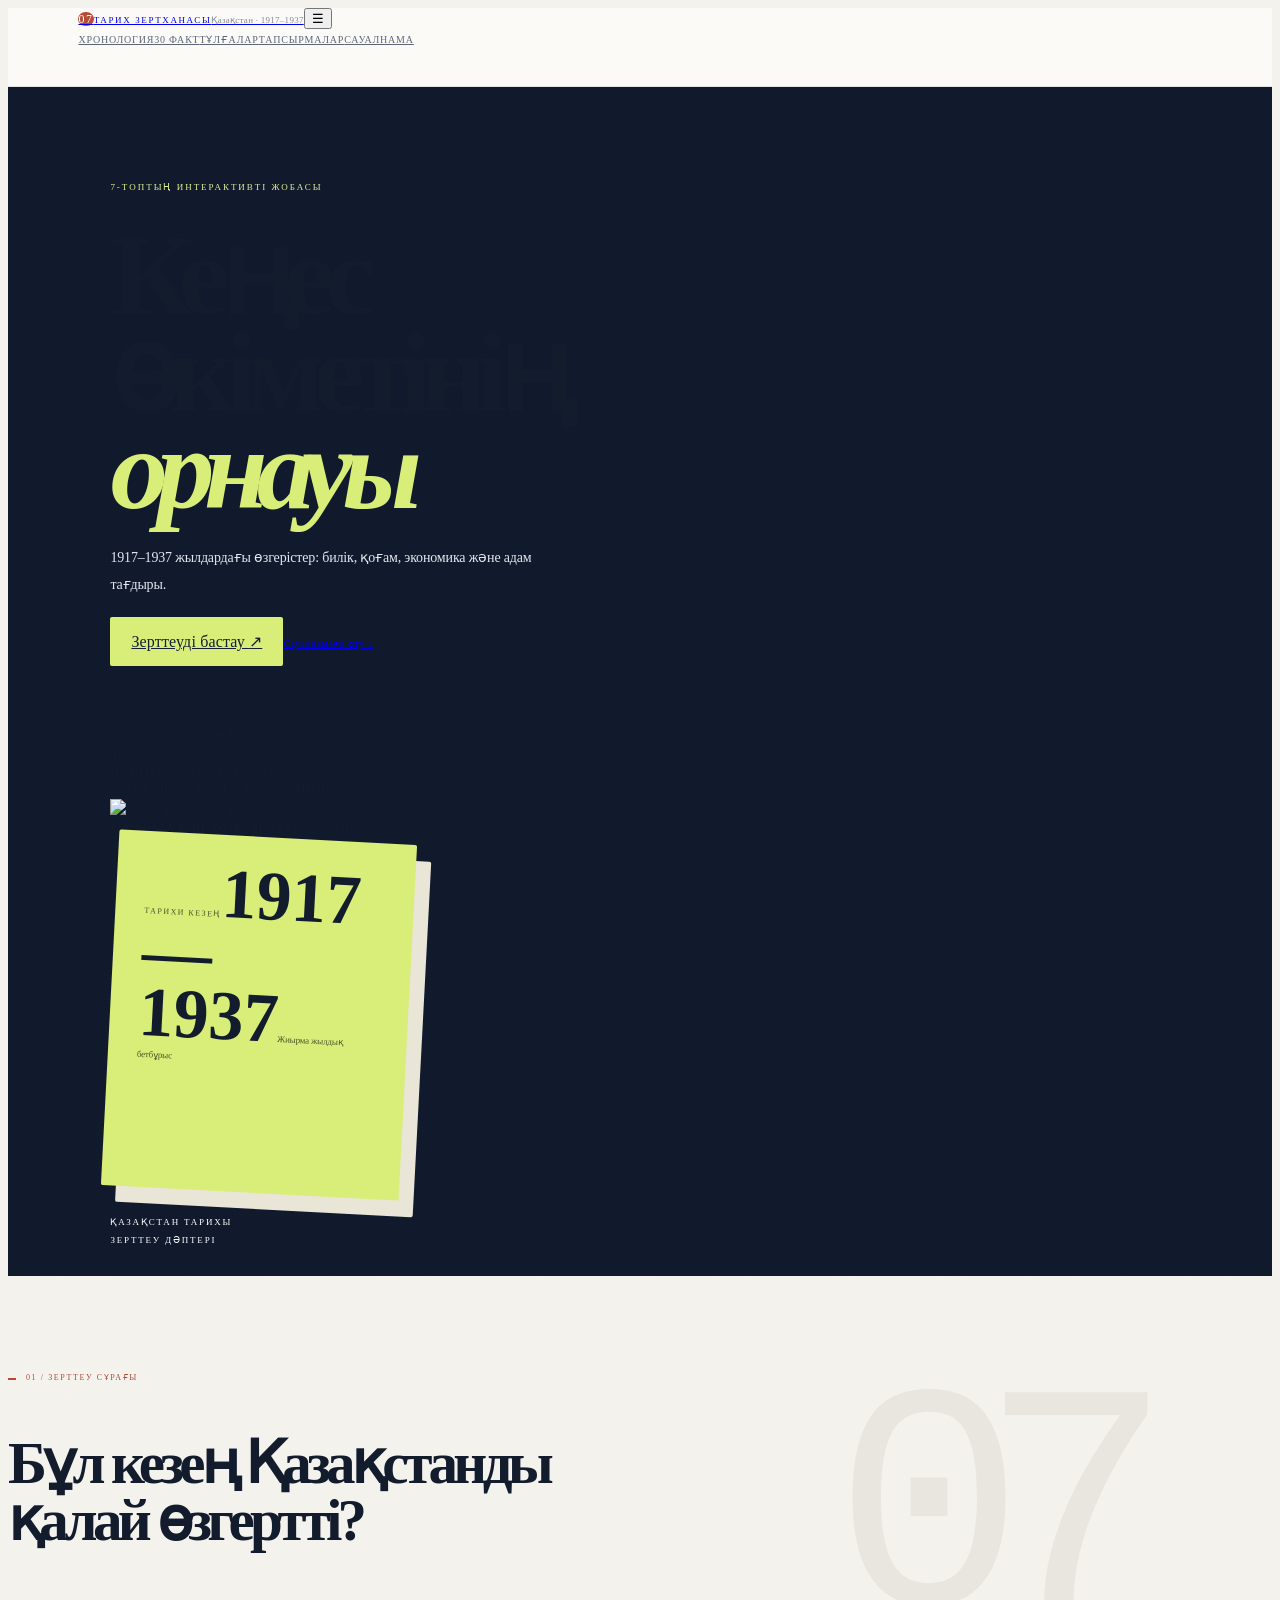
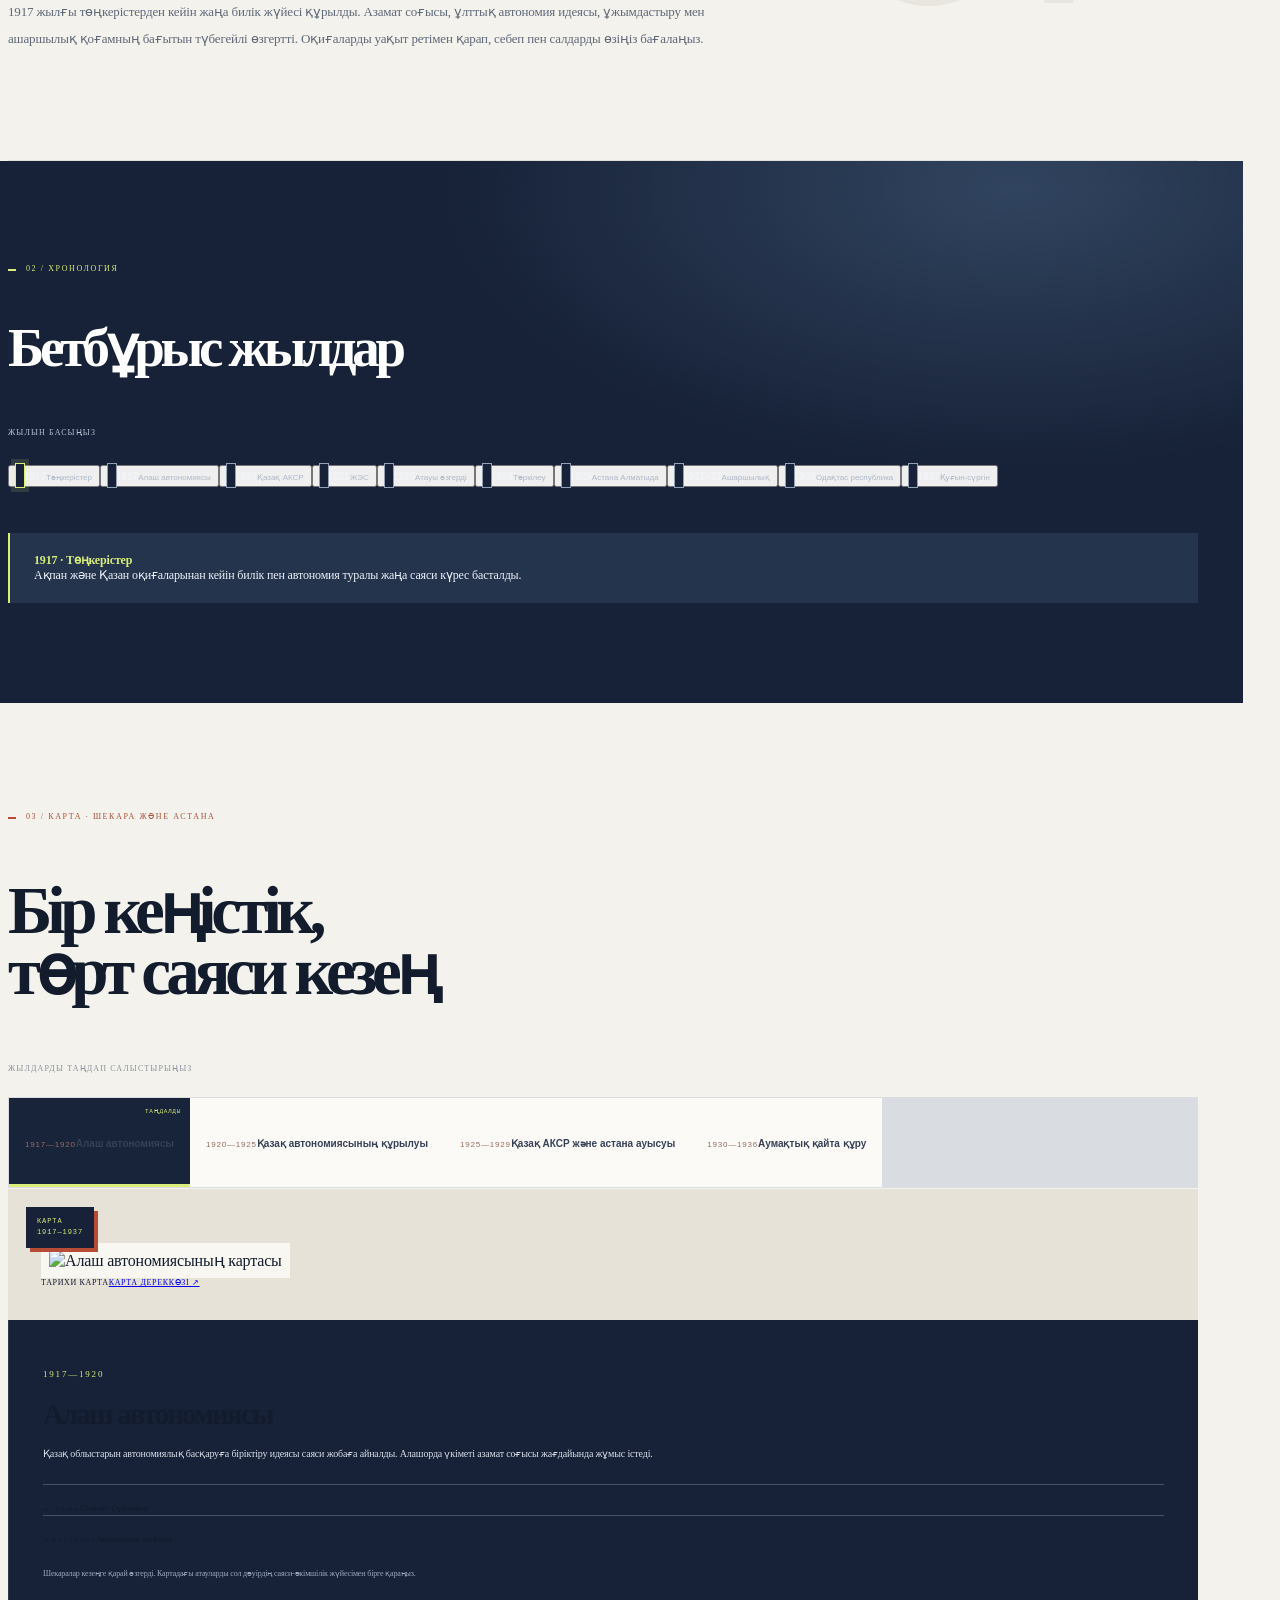
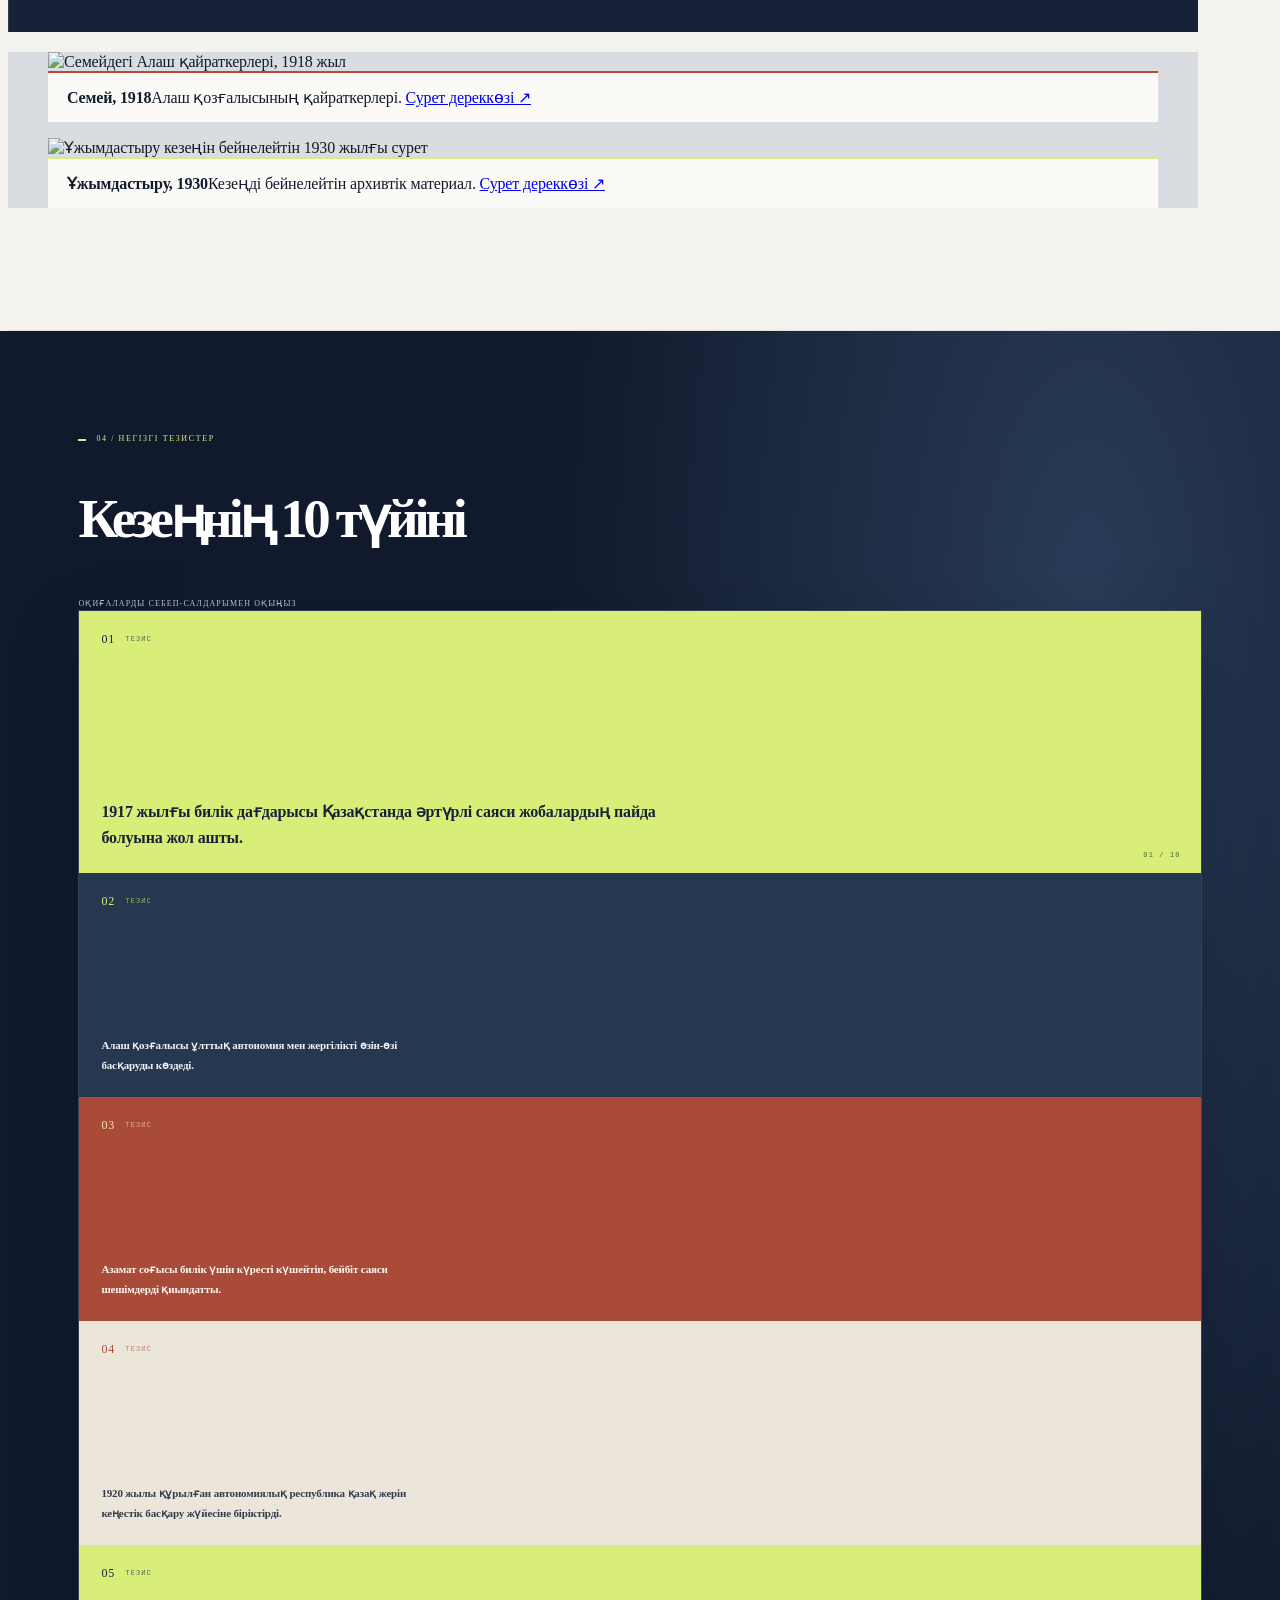
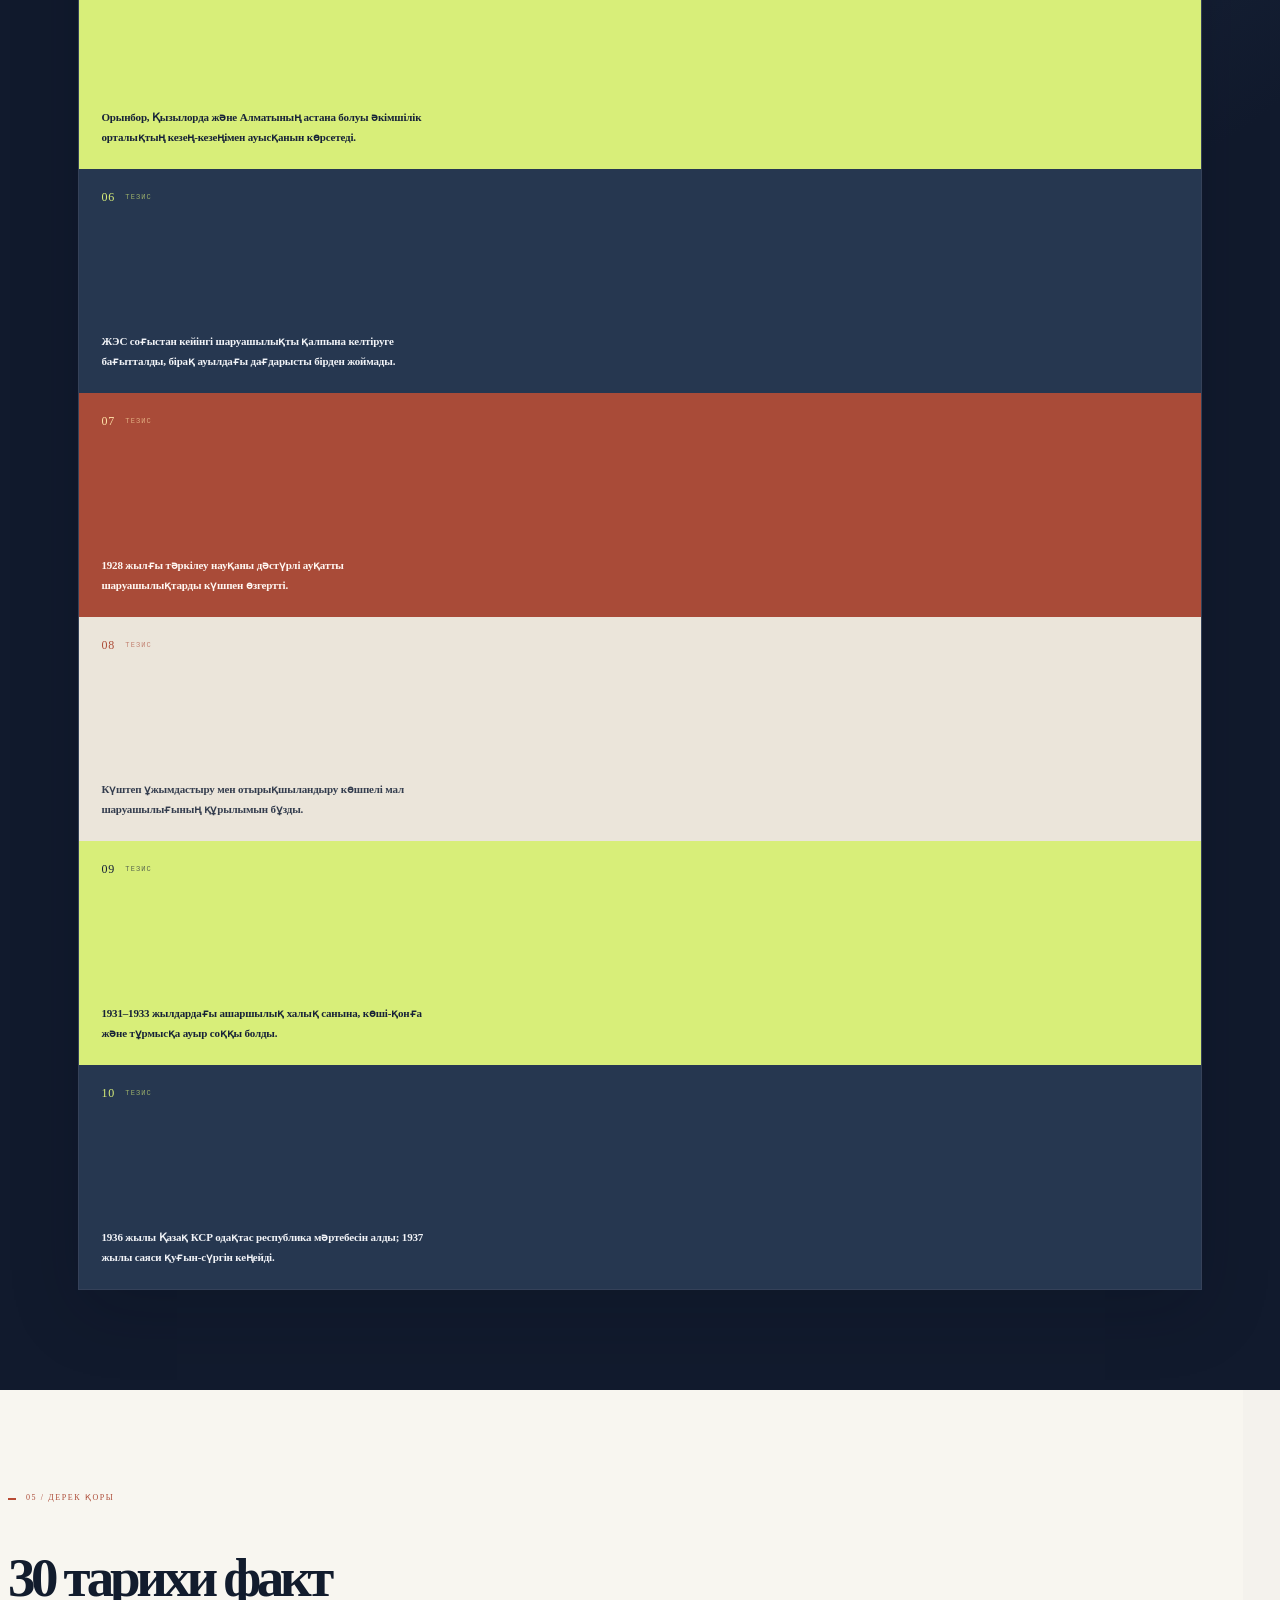
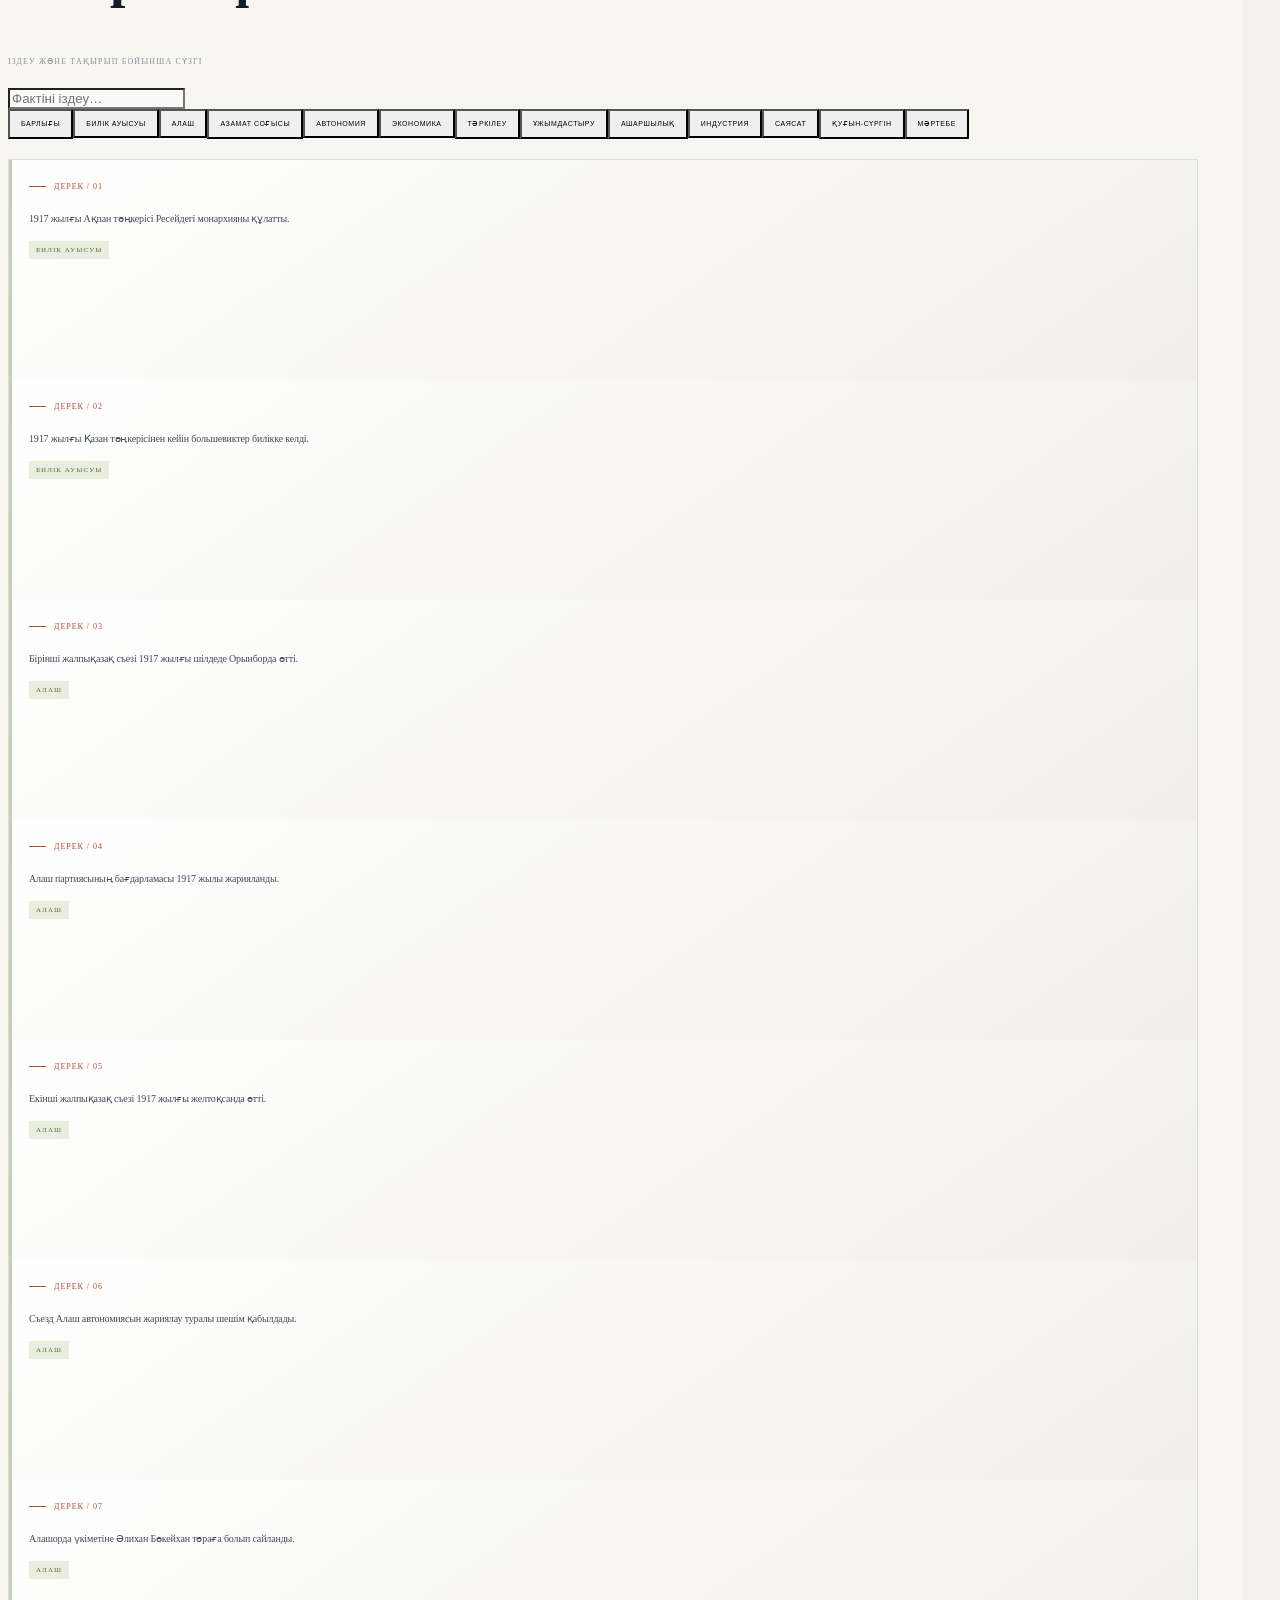
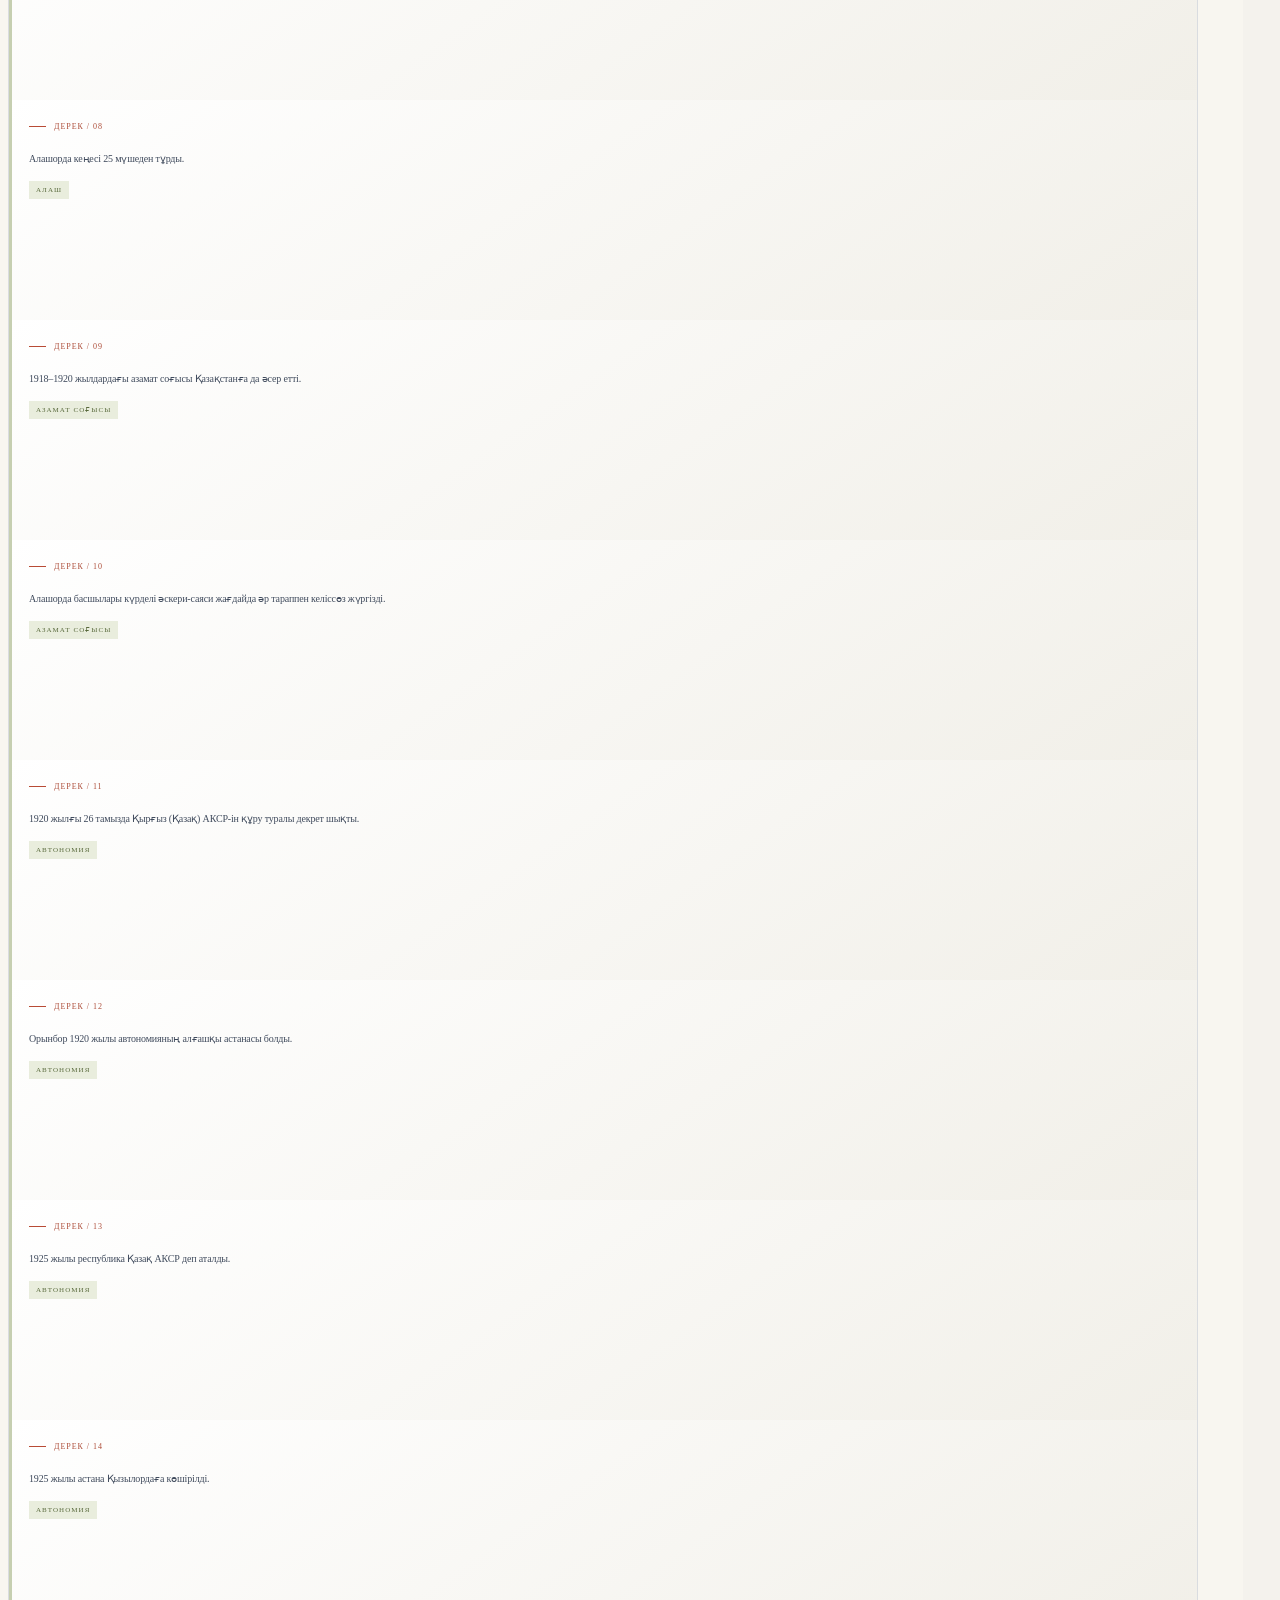
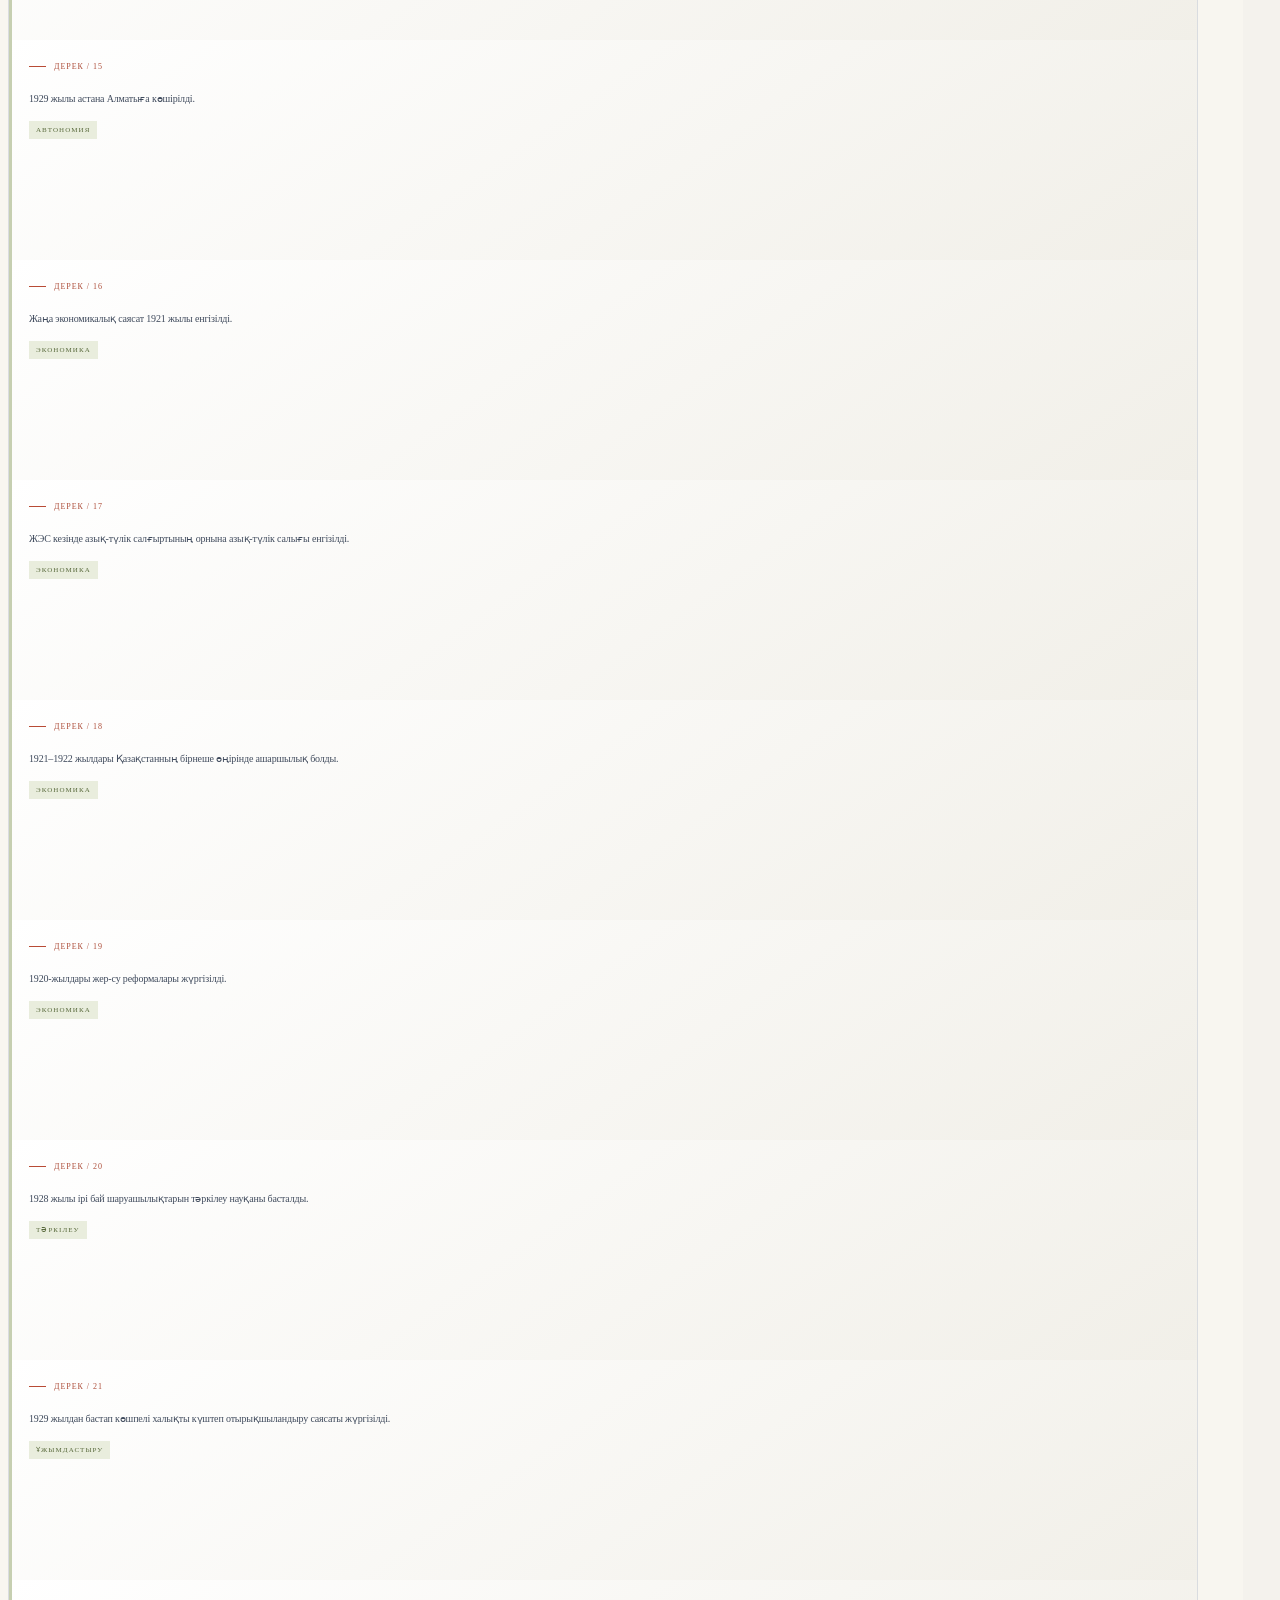
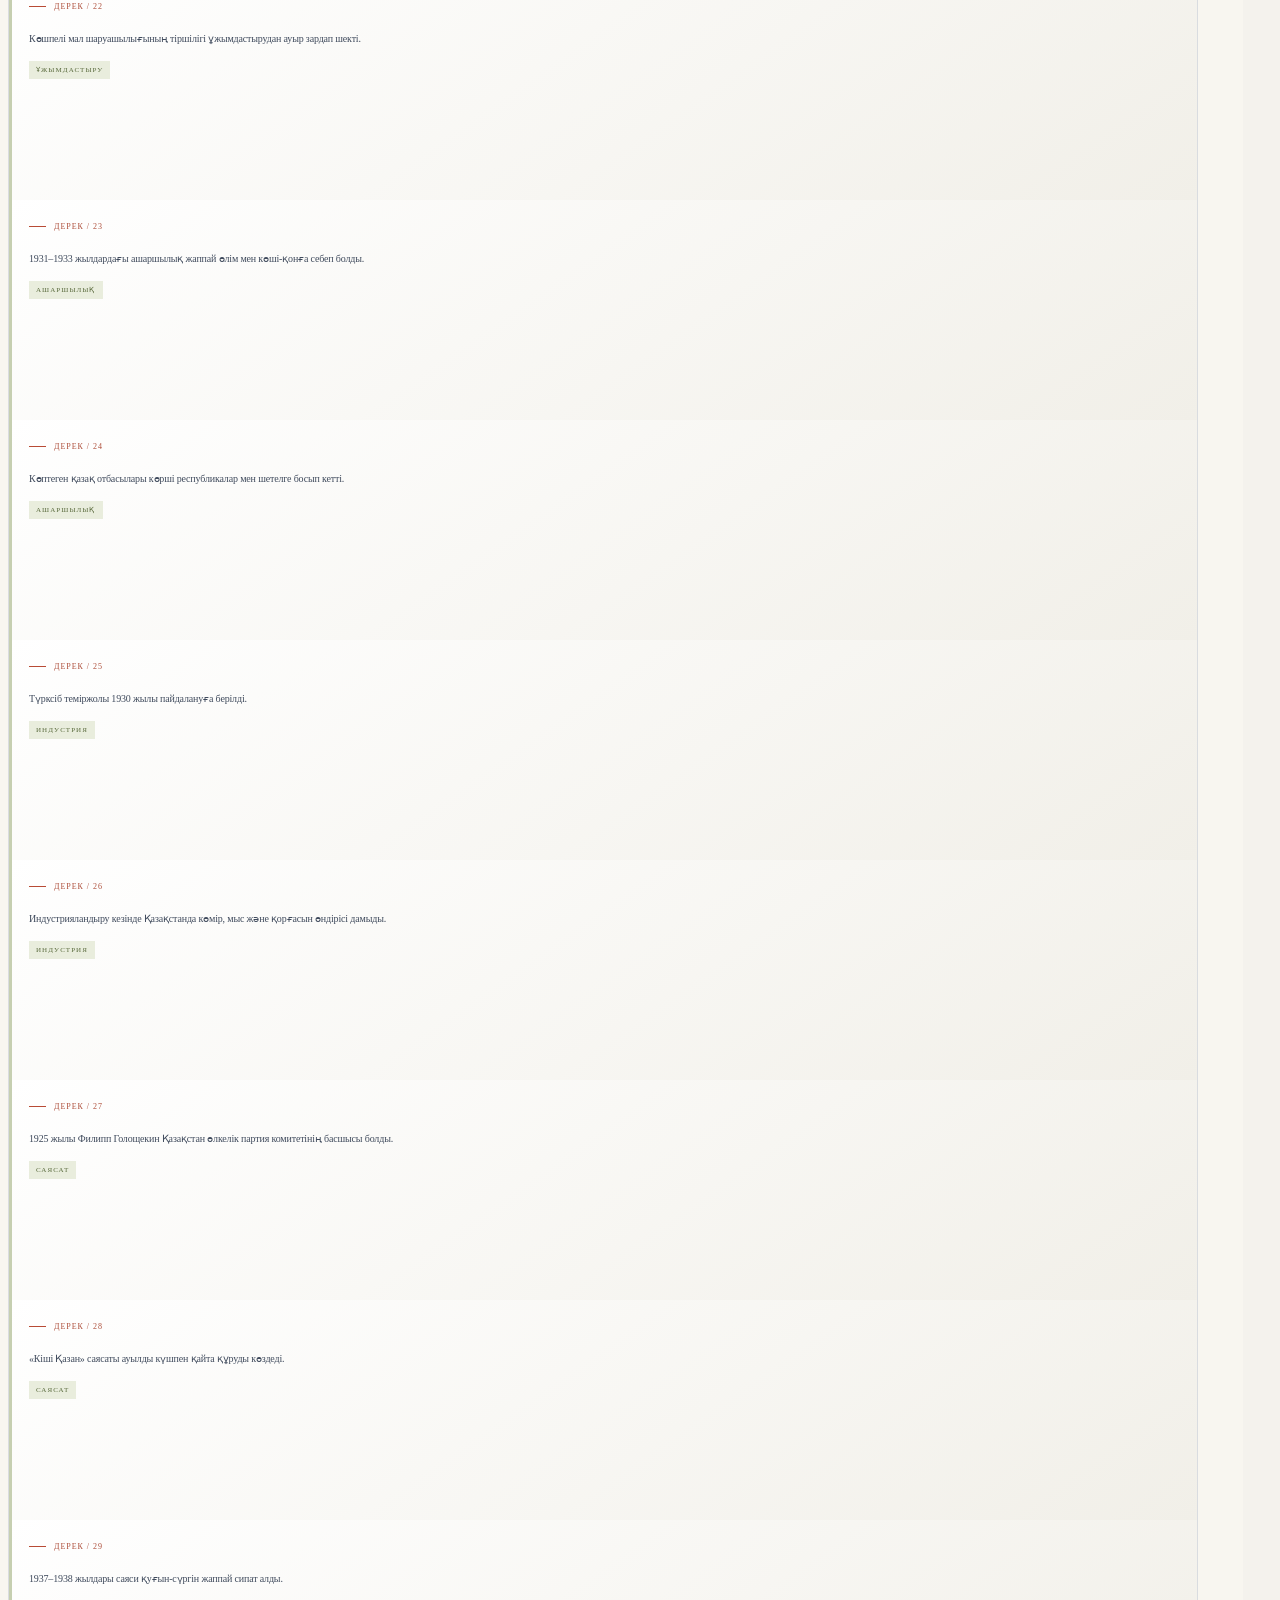
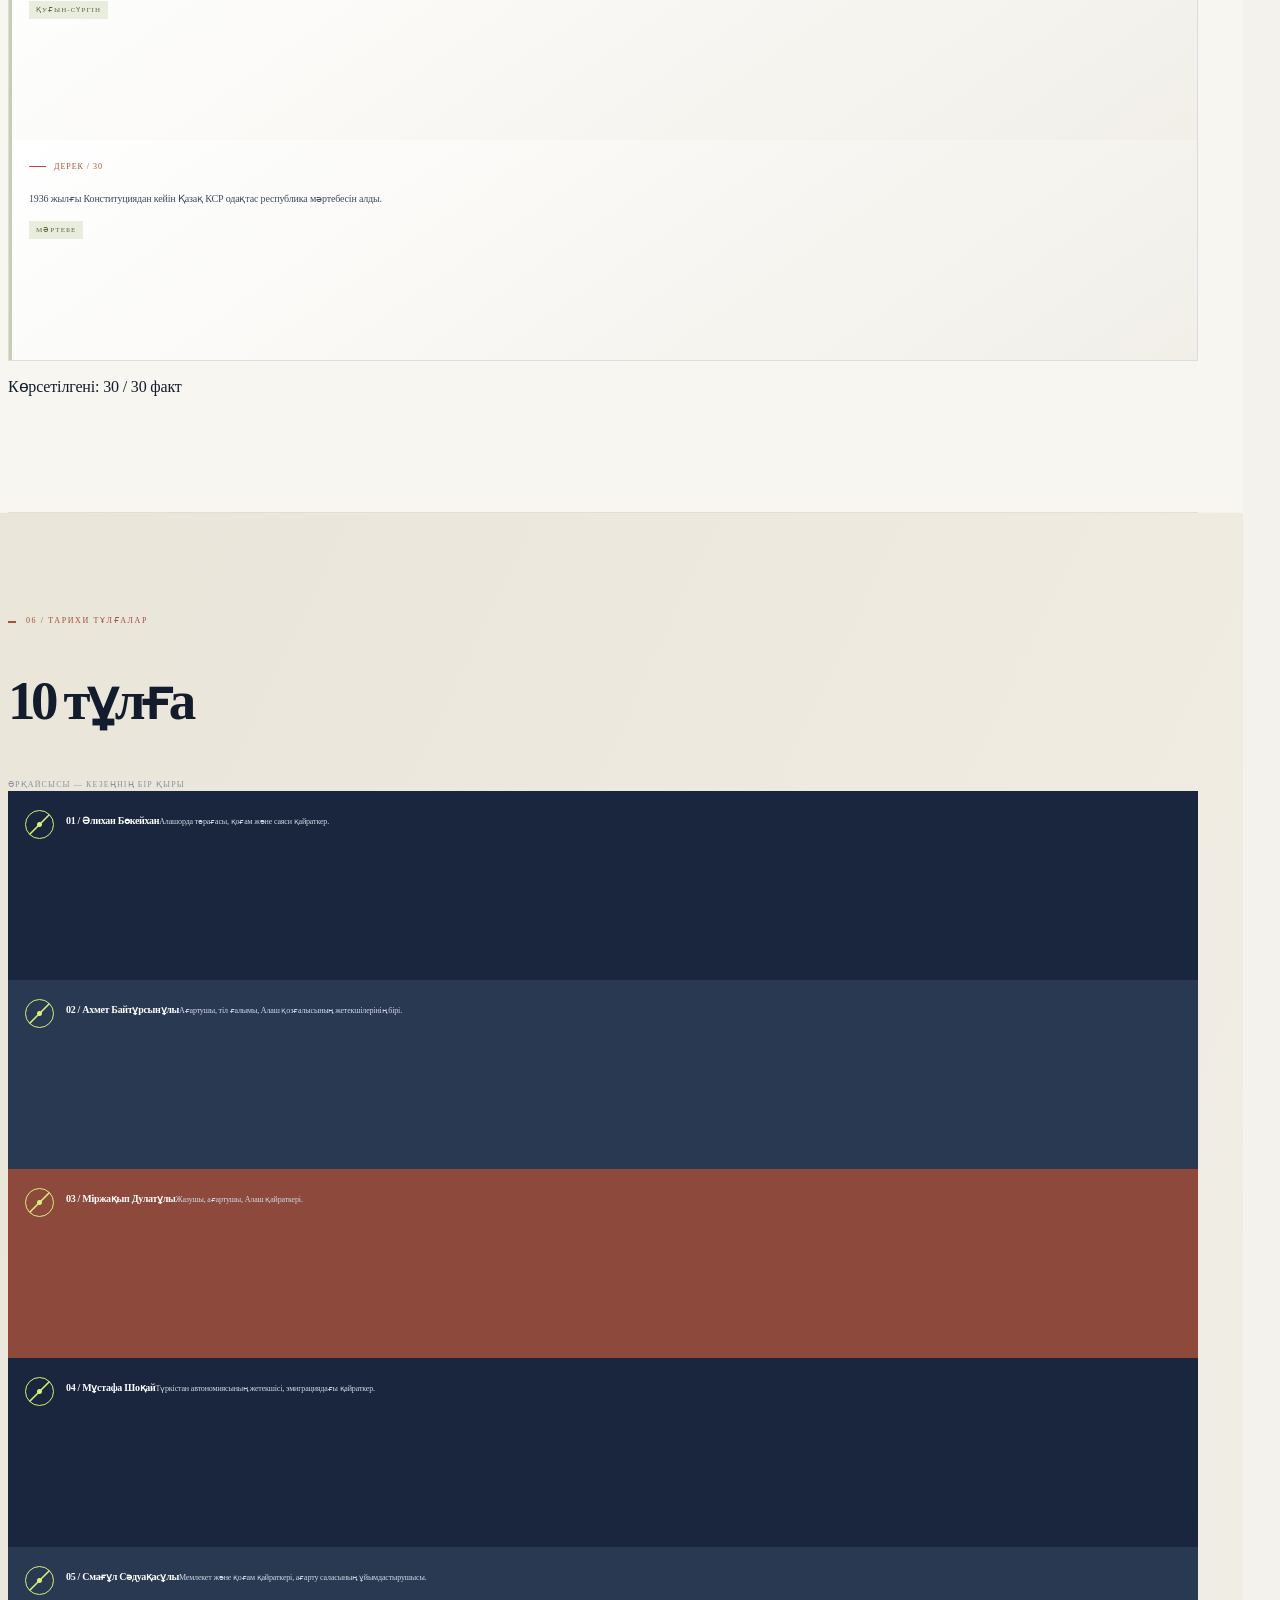
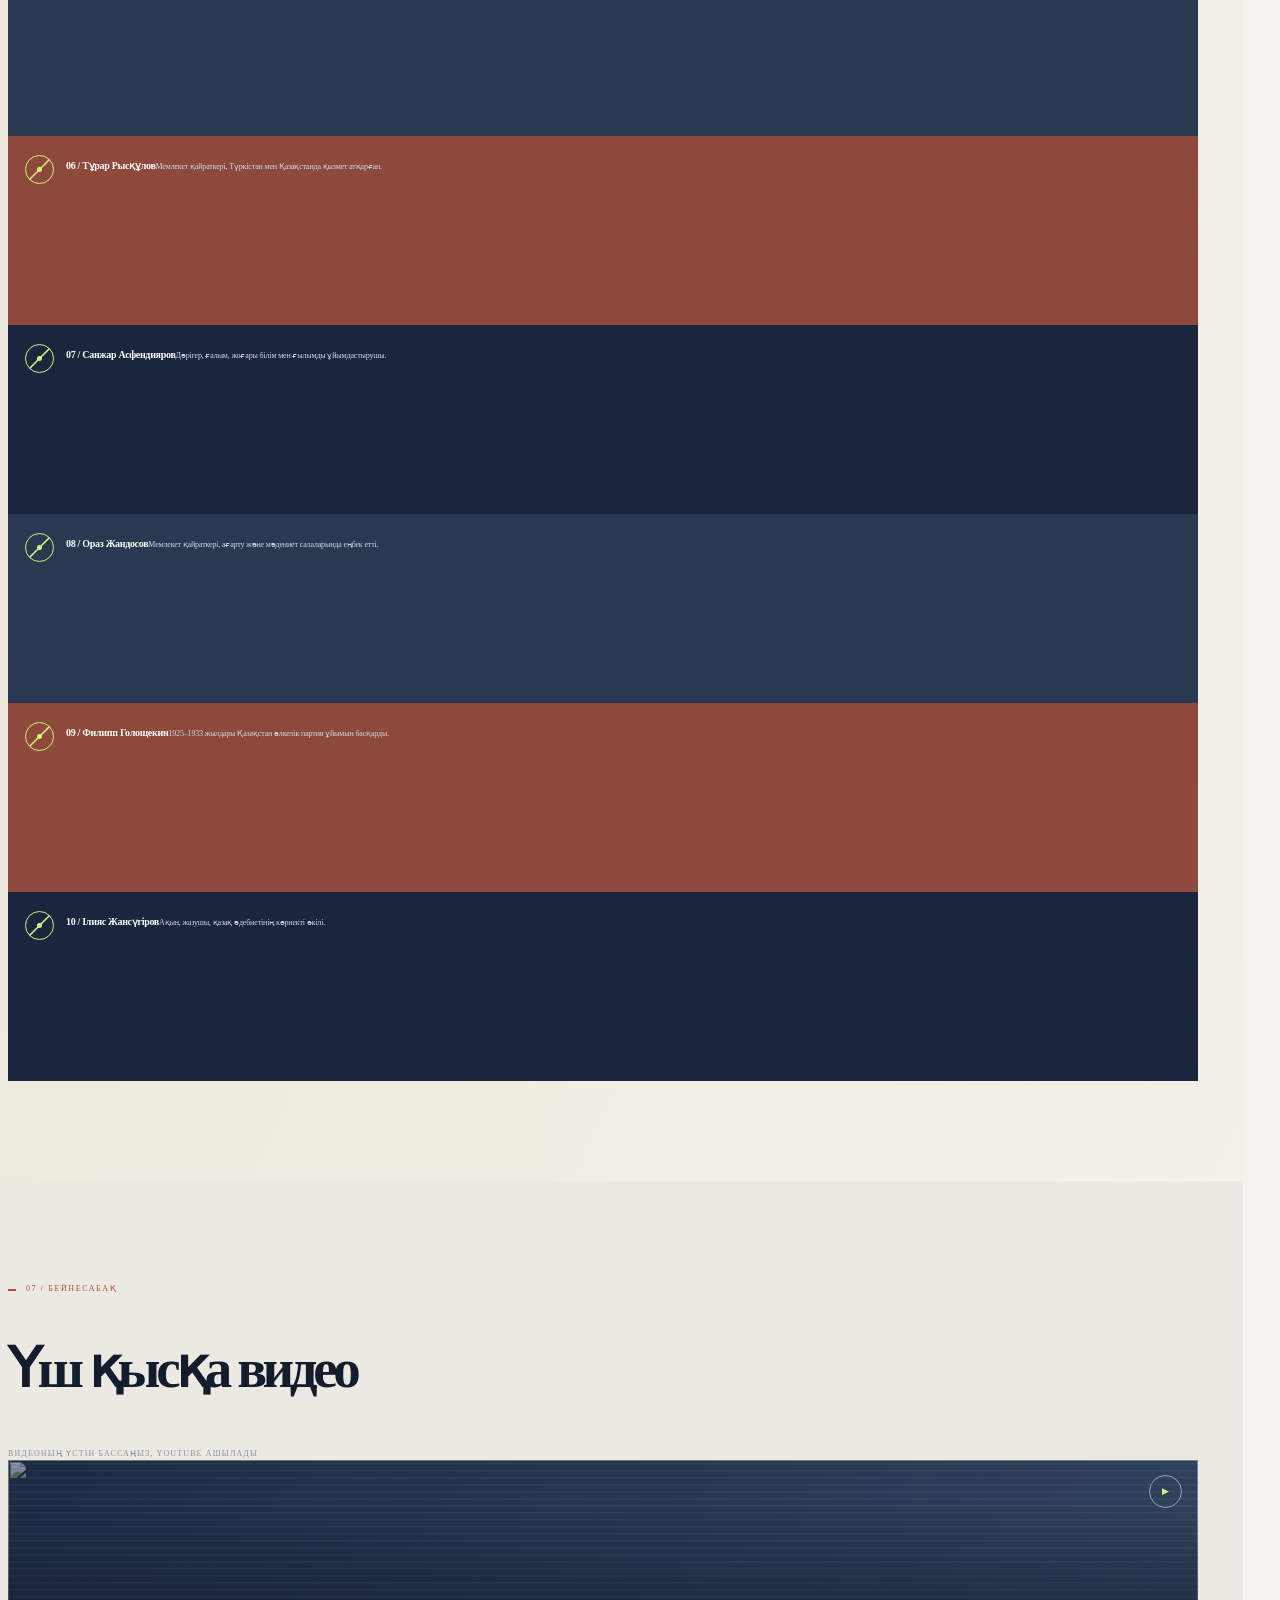
==== commit 1b387bbe: "Add files via upload" ====
--- a/index.html
+++ b/index.html
@@ -1,24 +1,24 @@
-<!doctype html>
-<html lang="kk">
-<head>
-  <meta charset="utf-8"><meta name="viewport" content="width=device-width,initial-scale=1">
-  <meta name="description" content="7-топтың 1917–1937 жылдардағы Қазақстан тарихына арналған интерактивті жобасы">
-  <title>7-топ | Кеңес өкіметінің орнауы</title><link rel="stylesheet" href="style.css"><link rel="stylesheet" href="enhancements.css"><link rel="stylesheet" href="visual-refresh.css"><link rel="stylesheet" href="premium-design.css">
-</head>
-<body>
-  <header class="topbar"><a class="brand" href="#home"><span class="brand-mark">07</span><span>ТАРИХ ЗЕРТХАНАСЫ<small>Қазақстан · 1917–1937</small></span></a><button class="menu" aria-label="Мәзір">☰</button><nav><a href="#timeline">Хронология</a><a href="#facts">30 факт</a><a href="#people">Тұлғалар</a><a href="#game">Тапсырмалар</a><a href="#survey">Сауалнама</a></nav></header>
-  <main>
-    <section id="home" class="hero"><div class="hero-copy"><p class="eyebrow">7-ТОПТЫҢ ИНТЕРАКТИВТІ ЖОБАСЫ</p><h1>Кеңес өкіметінің<br><em>орнауы</em></h1><p class="lead">1917–1937 жылдардағы өзгерістер: билік, қоғам, экономика және адам тағдыры.</p><div class="hero-actions"><a class="button" href="#timeline">Зерттеуді бастау <span>↗</span></a><a class="text-link" href="#survey">Сауалнамаға өту ↓</a></div><div class="hero-note"><span class="pulse"></span> 5 түрлі тапсырма · 30 тарихи дерек · 10 тұлға</div></div><div class="hero-art"><div class="orbit orbit-a"></div><div class="orbit orbit-b"></div><div class="year-card"><span>ТАРИХИ КЕЗЕҢ</span><strong>1917—<br>1937</strong><small>Жиырма жылдық бетбұрыс</small></div><span class="art-stamp">ҚАЗАҚСТАН<br>ТАРИХЫ / 07</span></div></section>
-    <section class="section intro"><div class="section-label">01 / ЗЕРТТЕУ СҰРАҒЫ</div><div><h2>Бұл кезең Қазақстанды қалай өзгертті?</h2><p>1917 жылғы төңкерістерден кейін жаңа билік жүйесі құрылды. Азамат соғысы, ұлттық автономия идеясы, ұжымдастыру мен ашаршылық қоғамның бағытын түбегейлі өзгертті. Оқиғаларды уақыт ретімен қарап, себеп пен салдарды өзіңіз бағалаңыз.</p></div></section>
-    <section id="timeline" class="section"><div class="section-label">02 / ХРОНОЛОГИЯ</div><div class="section-main"><div class="section-head"><h2>Бетбұрыс жылдар</h2><span>Жылын басыңыз</span></div><div class="timeline" id="timelineList"></div><div class="timeline-detail" id="timelineDetail" aria-live="polite"></div></div></section>
-    <section class="section map-section"><div class="section-label">03 / КАРТА · ШЕКАРА ЖӘНЕ АСТАНА</div><div class="section-main"><div class="section-head"><h2>Бір кеңістік,<br>төрт саяси кезең</h2><span>Жылдарды таңдап салыстырыңыз</span></div><div class="map-tabs" id="mapTabs"></div><div class="map-view"><div class="map-frame"><img id="eraMap" src="https://commons.wikimedia.org/wiki/Special:FilePath/%D0%90%D0%BB%D0%B0%D1%88%D1%81%D0%BA%D0%B0%D1%8F%20%D0%B0%D0%B2%D1%82%D0%BE%D0%BD%D0%BE%D0%BC%D0%B8%D1%8F.jpg" alt="Алаш автономиясының картасы"><div class="map-legend"><span><i></i> Тарихи карта</span><a id="mapSource" href="https://commons.wikimedia.org/wiki/File:%D0%90%D0%BB%D0%B0%D1%88%D1%81%D0%BA%D0%B0%D1%8F_%D0%B0%D0%B2%D1%82%D0%BE%D0%BD%D0%BE%D0%BC%D0%B8%D1%8F.jpg" target="_blank" rel="noreferrer">Карта дереккөзі ↗</a></div></div><aside class="map-story"><span class="map-kicker" id="mapKicker">1917—1920</span><h3 id="mapTitle">Алаш автономиясы</h3><p id="mapText">Қазақ облыстарын автономиялық басқаруға біріктіру идеясы саяси жобаға айналды. Алашорда үкіметі азамат соғысы жағдайында жұмыс істеді.</p><div class="map-facts"><div><small>АСТАНА</small><b id="mapCapital">Семей · Орынбор</b></div><div><small>МӘРТЕБЕСІ</small><b id="mapStatus">Автономия жобасы</b></div></div><p class="map-caveat">Шекаралар кезеңге қарай өзгерді. Картадағы атауларды сол дәуірдің саяси-әкімшілік жүйесімен бірге қараңыз.</p></aside></div><div class="image-grid archive-grid"><figure class="image-card"><img loading="lazy" src="https://commons.wikimedia.org/wiki/Special:FilePath/Alash%20intelligentsia%2C%20Semipalatinsk%2C%201918.jpg" alt="Семейдегі Алаш қайраткерлері, 1918 жыл"><figcaption><b>Семей, 1918</b><span>Алаш қозғалысының қайраткерлері. <a href="https://commons.wikimedia.org/wiki/File:Alash_intelligentsia,_Semipalatinsk,_1918.jpg" target="_blank" rel="noreferrer">Сурет дереккөзі ↗</a></span></figcaption></figure><figure class="image-card"><img loading="lazy" src="https://commons.wikimedia.org/wiki/Special:FilePath/%D0%9D%D0%B0%20%D0%BF%D1%83%D1%82%D1%8F%D1%85%20%D0%BA%D0%BE%D0%BB%D0%BB%D0%B5%D0%BA%D1%82%D0%B8%D0%B2%D0%B8%D0%B7%D0%B0%D1%86%D0%B8%D0%B8.%20%D0%9A%D0%BE%D1%81%D1%82%D1%8F%D0%BD%D0%B8%D1%86%D1%8B%D0%BD%20%D0%92.%D0%9D..jpg" alt="Ұжымдастыру кезеңін бейнелейтін 1930 жылғы сурет"><figcaption><b>Ұжымдастыру, 1930</b><span>Кезеңді бейнелейтін архивтік материал. <a href="https://commons.wikimedia.org/wiki/File:%D0%9D%D0%B0_%D0%BF%D1%83%D1%82%D1%8F%D1%85_%D0%BA%D0%BE%D0%BB%D0%BB%D0%B5%D0%BA%D1%82%D0%B8%D0%B2%D0%B8%D0%B7%D0%B0%D1%86%D0%B8%D0%B8._%D0%9A%D0%BE%D1%81%D1%82%D1%8F%D0%BD%D0%B8%D1%86%D1%8B%D0%BD_%D0%92.%D0%9D..jpg" target="_blank" rel="noreferrer">Сурет дереккөзі ↗</a></span></figcaption></figure></div></div></section>
-    <section class="section theses-section"><div class="section-label">04 / НЕГІЗГІ ТЕЗИСТЕР</div><div class="section-main"><div class="section-head"><h2>Кезеңнің 10 түйіні</h2><span>Оқиғаларды себеп-салдарымен оқыңыз</span></div><div class="theses-grid" id="thesesGrid"></div></div></section>
-    <section id="facts" class="section"><div class="section-label">05 / ДЕРЕК ҚОРЫ</div><div class="section-main"><div class="section-head"><h2>30 тарихи факт</h2><span>Іздеу және тақырып бойынша сүзгі</span></div><div class="filters"><input id="factSearch" type="search" placeholder="Фактіні іздеу…" aria-label="Факт іздеу"><div id="factFilters" class="chips"></div></div><div id="factsGrid" class="facts-grid"></div><p id="factCount" class="muted"></p></div></section>
-    <section id="people" class="section"><div class="section-label">06 / ТАРИХИ ТҰЛҒАЛАР</div><div class="section-main"><div class="section-head"><h2>10 тұлға</h2><span>Әрқайсысы — кезеңнің бір қыры</span></div><div id="peopleGrid" class="people-grid"></div></div></section>
-    <section class="section videos"><div class="section-label">07 / БЕЙНЕСАБАҚ</div><div class="section-main"><div class="section-head"><h2>Үш қысқа видео</h2><span>Видеоның үстін бассаңыз, YouTube ашылады</span></div><div class="video-grid"><a class="video-card video-link" href="https://www.youtube.com/watch?v=chrDD1May6A" target="_blank" rel="noreferrer"><div class="video-cover cover-one"><img src="https://img.youtube.com/vi/chrDD1May6A/hqdefault.jpg" alt="" loading="lazy"><span>01</span><b>ЖАҢА БИЛІК<br>ҚАЗАҚСТАНДА</b><i>▶ YouTube-та көру</i></div><div><h3>Қазан төңкерісі және Кеңес өкіметінің орнауы</h3><p>Алаш Орда, Түркістан автономиясы және 1917 жылғы саяси өзгерістер.</p><span class="video-cta">YouTube-та ашу ↗</span></div></a><a class="video-card video-link" href="https://www.youtube.com/watch?v=5hBeMjeWG5c" target="_blank" rel="noreferrer"><div class="video-cover cover-two"><img src="https://img.youtube.com/vi/5hBeMjeWG5c/hqdefault.jpg" alt="" loading="lazy"><span>02</span><b>АЗАМАТ СОҒЫСЫ<br>1917–1920</b><i>▶ YouTube-та көру</i></div><div><h3>Қазақстан азаматтық қарсыластық жылдарында</h3><p>Азамат соғысы жылдарындағы Қазақстандағы оқиғалар.</p><span class="video-cta">YouTube-та ашу ↗</span></div></a><a class="video-card video-link" href="https://www.youtube.com/watch?v=0yjbOv4OIMk" target="_blank" rel="noreferrer"><div class="video-cover cover-three"><img src="https://img.youtube.com/vi/0yjbOv4OIMk/hqdefault.jpg" alt="" loading="lazy"><span>03</span><b>1931–1933<br>АШАРШЫЛЫҚ</b><i>▶ YouTube-та көру</i></div><div><h3>Орталық Қазақстандағы ашаршылық</h3><p>Архив құжаттары мен естеліктерге негізделген материал.</p><span class="video-cta">YouTube-та ашу ↗</span></div></a></div><p class="video-note">Үш видео YouTube-та ашылады. Кейін өздеріңіздің таңдаған видеоларыңыздың сілтемесі болса, осында алмастырып беремін.</p></div></section>
-    <section id="game" class="section game-section"><div class="section-label">08 / БІЛІМДІ ТЕКСЕР</div><div class="section-main"><div class="section-head"><h2>5 түрлі тапсырма</h2><span>Әр бөлімнен кейін ұпайыңызды көріңіз. Соңында жалпы нәтиже шығады.</span></div><div id="quiz" class="activity-shell"></div><div id="taskResults" class="task-results"></div><div class="score-panel"><div><span>ЖИНАЛҒАН ҰПАЙ</span><strong id="score">0 / 24</strong></div><div><span>ЖАЛПЫ НӘТИЖЕ</span><strong id="scorePercent">0%</strong></div><p id="scoreText">Бес тапсырманы ретімен орындаңыз. Нәтиже осы құрылғыда сақталады.</p></div></div></section>
-    <section class="section terms"><div class="section-label">09 / СӨЗДІК</div><div class="section-main"><div class="section-head"><h2>Негізгі терминдер</h2><span>Қысқа анықтамалар</span></div><div class="terms-grid"><details><summary>Алаш автономиясы</summary><p>1917 жылғы желтоқсанда жарияланған, қазақ облыстарын өзін-өзі басқаруға біріктіруді көздеген автономия.</p></details><details><summary>Қазақ АКСР</summary><p>1920 жылы құрылған автономиялық кеңестік республика; 1925 жылы атауы Қазақ АКСР болып өзгертілді.</p></details><details><summary>ЖЭС</summary><p>1921 жылдан енгізілген жаңа экономикалық саясат; нарықтық қатынастардың кейбір түрлеріне уақытша рұқсат берді.</p></details><details><summary>Тәркілеу</summary><p>1928 жылдан бастап ірі бай шаруашылықтарының мал-мүлкін мемлекетке күштеп алу науқаны.</p></details><details><summary>Ұжымдастыру</summary><p>Жеке шаруашылықтарды колхоздарға біріктіру саясаты; Қазақстанда күштеп жүргізіліп, көшпелі мал шаруашылығын күйретті.</p></details><details><summary>Саяси қуғын-сүргін</summary><p>Биліктің саяси айыптармен адамдарды қудалауы, қамауы, жер аударуы немесе жазалауы.</p></details></div></div></section>
-    <section id="survey" class="survey-section"><div class="section-label">10 / АУДИТОРИЯ ПІКІРІ</div><div class="survey-copy"><p class="eyebrow">100 РЕСПОНДЕНТКЕ ДЕЙІН</p><h2>Қандай жауап берілді?</h2><p>Google Form арқылы пікір жинап, жауаптардың үлесін, қатысушылар санын және тест ұпайларының орташа нәтижесін осы жерде көрсетеміз.</p><div class="results-board"><div class="results-title"><div><span>ЖАУАПТАРДЫҢ ҮЛЕСТІРІЛУІ</span><b>Сауалнама нәтижелері</b></div><span class="live-tag"><i></i> LIVE ДЕРЕК</span></div><div class="results-embed" id="resultsEmbed"><iframe title="Жабық және көп жауапты сұрақтардың статистикасы" src="https://docs.google.com/spreadsheets/d/e/2PACX-1vQ_eg-JKMXTEhOnDR_fDg1_WGzBio6iOq1QlJEIL4eHB078-cXBOUqNGJLV0B4F-Jkm5acv4C6qHM7a/pubhtml?gid=1368045800&amp;single=true&amp;widget=true&amp;headers=false" loading="lazy"></iframe></div><div class="result-foot">Сайтқа тек рұқсат етілген жауаптарды жариялаңыз. Аты-жөн, email және басқа жеке ақпаратты қоспаңыз.</div></div><div class="open-answers-board"><div class="results-title"><div><span>АШЫҚ СҰРАҚТАР</span><b>Респонденттер не деп жауап берді?</b></div><span class="live-tag">МӘТІН ЖАУАПТАР</span></div><div class="open-answers" id="openAnswersEmbed"><iframe title="Ашық сұрақтарға берілген респондент жауаптары" src="https://docs.google.com/spreadsheets/d/e/2PACX-1vQ_eg-JKMXTEhOnDR_fDg1_WGzBio6iOq1QlJEIL4eHB078-cXBOUqNGJLV0B4F-Jkm5acv4C6qHM7a/pubhtml?gid=1356317450&amp;single=true&amp;widget=true&amp;headers=false" loading="lazy"></iframe></div></div><div class="survey-form-frame"><iframe title="7-топтың Google Form сауалнамасы" src="https://docs.google.com/forms/d/e/1FAIpQLSdYBGiq_O11qTnDUoy_f5lnRebUAaGD9A5DX1_RNmurkDdvCA/viewform?embedded=true" loading="lazy" allowfullscreen></iframe></div><p class="form-caption">Сауалнама жауабын жіберу үшін Google Form-ды толтырыңыз. Нәтижелер сайтта жауаптар жиналған соң жаңартылады.</p><a class="button" href="form.html">Сауалнаманы жеке бетте ашу <span>↗</span></a></div></section>
-    <section class="section sources"><div class="section-label">11 / ДЕРЕККӨЗДЕР</div><div class="section-main"><div class="section-head"><h2>Қосымша оқу</h2><span>Тарихи дерекке сүйеніп талдаңыз</span></div><ul class="source-list"><li><a href="https://e-history.kz/en/history-of-kazakhstan/show/9610" target="_blank" rel="noreferrer">Қазақстан тарихы порталы — ұжымдастыру тарихы ↗</a></li><li><a href="https://www.gov.kz/org/mfa-london/press/article/details/74414?lang=en" target="_blank" rel="noreferrer">ҚР СІМ — Алаш партиясы және Алашорда ↗</a></li><li><a href="https://academic.oup.com/edited-volume/61799/chapter-abstract/546285580" target="_blank" rel="noreferrer">Oxford Research Encyclopedia — Орталық Азиядағы ұжымдастыру ↗</a></li><li><a href="https://commons.wikimedia.org/wiki/Category:Alash_Autonomy" target="_blank" rel="noreferrer">Wikimedia Commons — Алаш автономиясының суреттері ↗</a></li></ul></div></section>
-  </main><footer><span>7-ТОП · ҚАЗАҚСТАН ТАРИХЫ · 1917–1937</span><a href="#home">Басына ↑</a></footer><script src="app.js"></script>
-</body></html>
+<!doctype html>
+<html lang="kk">
+<head>
+  <meta charset="utf-8"><meta name="viewport" content="width=device-width,initial-scale=1">
+  <meta name="description" content="7-топтың 1917–1937 жылдардағы Қазақстан тарихына арналған интерактивті жобасы">
+  <title>7-топ | Кеңес өкіметінің орнауы</title><link rel="stylesheet" href="premium-design.css">
+</head>
+<body>
+  <header class="topbar"><a class="brand" href="#home"><span class="brand-mark">07</span><span>ТАРИХ ЗЕРТХАНАСЫ<small>Қазақстан · 1917–1937</small></span></a><button class="menu" aria-label="Мәзірді ашу" aria-expanded="false" aria-controls="site-nav">☰</button><nav id="site-nav"><a href="#timeline">Хронология</a><a href="#facts">30 факт</a><a href="#people">Тұлғалар</a><a href="#game">Тапсырмалар</a><a href="#survey">Сауалнама</a></nav></header>
+  <main>
+    <section id="home" class="hero"><div class="hero-copy"><p class="eyebrow">7-ТОПТЫҢ ИНТЕРАКТИВТІ ЖОБАСЫ</p><h1>Кеңес өкіметінің<br><em>орнауы</em></h1><p class="lead">1917–1937 жылдардағы өзгерістер: билік, қоғам, экономика және адам тағдыры.</p><div class="hero-actions"><a class="button" href="#timeline">Зерттеуді бастау <span>↗</span></a><a class="text-link" href="#survey">Сауалнамаға өту ↓</a></div><div class="hero-note"><span class="pulse"></span> ЗЕРТТЕУ ЖОЛЫ</div><div class="hero-stats"><div><b>20</b><span>жылдық кезең</span></div><div><b>10</b><span>тарихи тезис</span></div><div><b>05</b><span>интерактивті тапсырма</span></div></div></div><div class="hero-art"><div class="hero-archive"><div class="archive-top"><span>ҰЛТТЫҚ МҰРАҒАТ · №07</span><b>1918</b></div><div class="archive-image"><img src="https://commons.wikimedia.org/wiki/Special:FilePath/Alash%20intelligentsia%2C%20Semipalatinsk%2C%201918.jpg" alt="Семейдегі Алаш қайраткерлерінің тарихи фотосуреті" fetchpriority="high"></div><div class="archive-caption"><b>Семей. Алаш қозғалысы</b><span>Тарихи фотосурет · 1918</span></div></div><div class="year-card"><span>ТАРИХИ КЕЗЕҢ</span><strong>1917—<br>1937</strong><small>Жиырма жылдық бетбұрыс</small></div><div class="hero-seal">07</div><span class="art-stamp">ҚАЗАҚСТАН ТАРИХЫ<br>ЗЕРТТЕУ ДӘПТЕРІ</span><div class="hero-coordinate">50°24′ N&nbsp; · &nbsp;80°13′ E</div></div></section>
+    <section class="section intro"><div class="section-label">01 / ЗЕРТТЕУ СҰРАҒЫ</div><div><h2>Бұл кезең Қазақстанды қалай өзгертті?</h2><p>1917 жылғы төңкерістерден кейін жаңа билік жүйесі құрылды. Азамат соғысы, ұлттық автономия идеясы, ұжымдастыру мен ашаршылық қоғамның бағытын түбегейлі өзгертті. Оқиғаларды уақыт ретімен қарап, себеп пен салдарды өзіңіз бағалаңыз.</p></div></section>
+    <section id="timeline" class="section"><div class="section-label">02 / ХРОНОЛОГИЯ</div><div class="section-main"><div class="section-head"><h2>Бетбұрыс жылдар</h2><span>Жылын басыңыз</span></div><div class="timeline" id="timelineList"></div><div class="timeline-detail" id="timelineDetail" aria-live="polite"></div></div></section>
+    <section class="section map-section"><div class="section-label">03 / КАРТА · ШЕКАРА ЖӘНЕ АСТАНА</div><div class="section-main"><div class="section-head"><h2>Бір кеңістік,<br>төрт саяси кезең</h2><span>Жылдарды таңдап салыстырыңыз</span></div><div class="map-tabs" id="mapTabs"></div><div class="map-view"><div class="map-frame"><img id="eraMap" src="https://commons.wikimedia.org/wiki/Special:FilePath/%D0%90%D0%BB%D0%B0%D1%88%D1%81%D0%BA%D0%B0%D1%8F%20%D0%B0%D0%B2%D1%82%D0%BE%D0%BD%D0%BE%D0%BC%D0%B8%D1%8F.jpg" alt="Алаш автономиясының картасы"><div class="map-legend"><span><i></i> Тарихи карта</span><a id="mapSource" href="https://commons.wikimedia.org/wiki/File:%D0%90%D0%BB%D0%B0%D1%88%D1%81%D0%BA%D0%B0%D1%8F_%D0%B0%D0%B2%D1%82%D0%BE%D0%BD%D0%BE%D0%BC%D0%B8%D1%8F.jpg" target="_blank" rel="noreferrer">Карта дереккөзі ↗</a></div></div><aside class="map-story"><span class="map-kicker" id="mapKicker">1917—1920</span><h3 id="mapTitle">Алаш автономиясы</h3><p id="mapText">Қазақ облыстарын автономиялық басқаруға біріктіру идеясы саяси жобаға айналды. Алашорда үкіметі азамат соғысы жағдайында жұмыс істеді.</p><div class="map-facts"><div><small>АСТАНА</small><b id="mapCapital">Семей · Орынбор</b></div><div><small>МӘРТЕБЕСІ</small><b id="mapStatus">Автономия жобасы</b></div></div><p class="map-caveat">Шекаралар кезеңге қарай өзгерді. Картадағы атауларды сол дәуірдің саяси-әкімшілік жүйесімен бірге қараңыз.</p></aside></div><div class="image-grid archive-grid"><figure class="image-card"><img loading="lazy" src="https://commons.wikimedia.org/wiki/Special:FilePath/Alash%20intelligentsia%2C%20Semipalatinsk%2C%201918.jpg" alt="Семейдегі Алаш қайраткерлері, 1918 жыл"><figcaption><b>Семей, 1918</b><span>Алаш қозғалысының қайраткерлері. <a href="https://commons.wikimedia.org/wiki/File:Alash_intelligentsia,_Semipalatinsk,_1918.jpg" target="_blank" rel="noreferrer">Сурет дереккөзі ↗</a></span></figcaption></figure><figure class="image-card"><img loading="lazy" src="https://commons.wikimedia.org/wiki/Special:FilePath/%D0%9D%D0%B0%20%D0%BF%D1%83%D1%82%D1%8F%D1%85%20%D0%BA%D0%BE%D0%BB%D0%BB%D0%B5%D0%BA%D1%82%D0%B8%D0%B2%D0%B8%D0%B7%D0%B0%D1%86%D0%B8%D0%B8.%20%D0%9A%D0%BE%D1%81%D1%82%D1%8F%D0%BD%D0%B8%D1%86%D1%8B%D0%BD%20%D0%92.%D0%9D..jpg" alt="Ұжымдастыру кезеңін бейнелейтін 1930 жылғы сурет"><figcaption><b>Ұжымдастыру, 1930</b><span>Кезеңді бейнелейтін архивтік материал. <a href="https://commons.wikimedia.org/wiki/File:%D0%9D%D0%B0_%D0%BF%D1%83%D1%82%D1%8F%D1%85_%D0%BA%D0%BE%D0%BB%D0%BB%D0%B5%D0%BA%D1%82%D0%B8%D0%B2%D0%B8%D0%B7%D0%B0%D1%86%D0%B8%D0%B8._%D0%9A%D0%BE%D1%81%D1%82%D1%8F%D0%BD%D0%B8%D1%86%D1%8B%D0%BD_%D0%92.%D0%9D..jpg" target="_blank" rel="noreferrer">Сурет дереккөзі ↗</a></span></figcaption></figure></div></div></section>
+    <section class="section theses-section"><div class="section-label">04 / НЕГІЗГІ ТЕЗИСТЕР</div><div class="section-main"><div class="section-head"><h2>Кезеңнің 10 түйіні</h2><span>Оқиғаларды себеп-салдарымен оқыңыз</span></div><div class="theses-grid" id="thesesGrid"></div></div></section>
+    <section id="facts" class="section"><div class="section-label">05 / ДЕРЕК ҚОРЫ</div><div class="section-main"><div class="section-head"><h2>30 тарихи факт</h2><span>Іздеу және тақырып бойынша сүзгі</span></div><div class="filters"><input id="factSearch" type="search" placeholder="Фактіні іздеу…" aria-label="Факт іздеу"><div id="factFilters" class="chips"></div></div><div id="factsGrid" class="facts-grid"></div><p id="factCount" class="muted"></p></div></section>
+    <section id="people" class="section"><div class="section-label">06 / ТАРИХИ ТҰЛҒАЛАР</div><div class="section-main"><div class="section-head"><h2>10 тұлға</h2><span>Әрқайсысы — кезеңнің бір қыры</span></div><div id="peopleGrid" class="people-grid"></div></div></section>
+    <section class="section videos"><div class="section-label">07 / БЕЙНЕСАБАҚ</div><div class="section-main"><div class="section-head"><h2>Үш қысқа видео</h2><span>Видеоның үстін бассаңыз, YouTube ашылады</span></div><div class="video-grid"><a class="video-card video-link" href="https://www.youtube.com/watch?v=chrDD1May6A" target="_blank" rel="noreferrer"><div class="video-cover cover-one"><img src="https://img.youtube.com/vi/chrDD1May6A/hqdefault.jpg" alt="" loading="lazy"><span>01</span><b>ЖАҢА БИЛІК<br>ҚАЗАҚСТАНДА</b><i>▶ YouTube-та көру</i></div><div><h3>Қазан төңкерісі және Кеңес өкіметінің орнауы</h3><p>Алаш Орда, Түркістан автономиясы және 1917 жылғы саяси өзгерістер.</p><span class="video-cta">YouTube-та ашу ↗</span></div></a><a class="video-card video-link" href="https://www.youtube.com/watch?v=5hBeMjeWG5c" target="_blank" rel="noreferrer"><div class="video-cover cover-two"><img src="https://img.youtube.com/vi/5hBeMjeWG5c/hqdefault.jpg" alt="" loading="lazy"><span>02</span><b>АЗАМАТ СОҒЫСЫ<br>1917–1920</b><i>▶ YouTube-та көру</i></div><div><h3>Қазақстан азаматтық қарсыластық жылдарында</h3><p>Азамат соғысы жылдарындағы Қазақстандағы оқиғалар.</p><span class="video-cta">YouTube-та ашу ↗</span></div></a><a class="video-card video-link" href="https://www.youtube.com/watch?v=0yjbOv4OIMk" target="_blank" rel="noreferrer"><div class="video-cover cover-three"><img src="https://img.youtube.com/vi/0yjbOv4OIMk/hqdefault.jpg" alt="" loading="lazy"><span>03</span><b>1931–1933<br>АШАРШЫЛЫҚ</b><i>▶ YouTube-та көру</i></div><div><h3>Орталық Қазақстандағы ашаршылық</h3><p>Архив құжаттары мен естеліктерге негізделген материал.</p><span class="video-cta">YouTube-та ашу ↗</span></div></a></div><p class="video-note">Үш видео YouTube-та ашылады. Кейін өздеріңіздің таңдаған видеоларыңыздың сілтемесі болса, осында алмастырып беремін.</p></div></section>
+    <section id="game" class="section game-section"><div class="section-label">08 / БІЛІМДІ ТЕКСЕР</div><div class="section-main"><div class="section-head"><h2>5 түрлі тапсырма</h2><span>Әр бөлімнен кейін ұпайыңызды көріңіз. Соңында жалпы нәтиже шығады.</span></div><div id="quiz" class="activity-shell"></div><div id="taskResults" class="task-results"></div><div class="score-panel"><div><span>ЖИНАЛҒАН ҰПАЙ</span><strong id="score">0 / 24</strong></div><div><span>ЖАЛПЫ НӘТИЖЕ</span><strong id="scorePercent">0%</strong></div><p id="scoreText">Бес тапсырманы ретімен орындаңыз. Нәтиже осы құрылғыда сақталады.</p></div></div></section>
+    <section class="section terms"><div class="section-label">09 / СӨЗДІК</div><div class="section-main"><div class="section-head"><h2>Негізгі терминдер</h2><span>Қысқа анықтамалар</span></div><div class="terms-grid"><details><summary>Алаш автономиясы</summary><p>1917 жылғы желтоқсанда жарияланған, қазақ облыстарын өзін-өзі басқаруға біріктіруді көздеген автономия.</p></details><details><summary>Қазақ АКСР</summary><p>1920 жылы құрылған автономиялық кеңестік республика; 1925 жылы атауы Қазақ АКСР болып өзгертілді.</p></details><details><summary>ЖЭС</summary><p>1921 жылдан енгізілген жаңа экономикалық саясат; нарықтық қатынастардың кейбір түрлеріне уақытша рұқсат берді.</p></details><details><summary>Тәркілеу</summary><p>1928 жылдан бастап ірі бай шаруашылықтарының мал-мүлкін мемлекетке күштеп алу науқаны.</p></details><details><summary>Ұжымдастыру</summary><p>Жеке шаруашылықтарды колхоздарға біріктіру саясаты; Қазақстанда күштеп жүргізіліп, көшпелі мал шаруашылығын күйретті.</p></details><details><summary>Саяси қуғын-сүргін</summary><p>Биліктің саяси айыптармен адамдарды қудалауы, қамауы, жер аударуы немесе жазалауы.</p></details></div></div></section>
+    <section id="survey" class="survey-section"><div class="section-label">10 / АУДИТОРИЯ ПІКІРІ</div><div class="survey-copy"><p class="eyebrow">100 РЕСПОНДЕНТКЕ ДЕЙІН</p><h2>Қандай жауап берілді?</h2><p>Google Form арқылы пікір жинап, жауаптардың үлесін, қатысушылар санын және тест ұпайларының орташа нәтижесін осы жерде көрсетеміз.</p><div class="results-board"><div class="results-title"><div><span>ЖАУАПТАРДЫҢ ҮЛЕСТІРІЛУІ</span><b>Сауалнама нәтижелері</b></div><span class="live-tag"><i></i> LIVE ДЕРЕК</span></div><div class="results-embed" id="resultsEmbed"><iframe title="Жабық және көп жауапты сұрақтардың статистикасы" src="https://docs.google.com/spreadsheets/d/e/2PACX-1vQ_eg-JKMXTEhOnDR_fDg1_WGzBio6iOq1QlJEIL4eHB078-cXBOUqNGJLV0B4F-Jkm5acv4C6qHM7a/pubhtml?gid=1368045800&amp;single=true&amp;widget=true&amp;headers=false" loading="lazy"></iframe></div><div class="result-foot">Сайтқа тек рұқсат етілген жауаптарды жариялаңыз. Аты-жөн, email және басқа жеке ақпаратты қоспаңыз.</div></div><div class="open-answers-board"><div class="results-title"><div><span>АШЫҚ СҰРАҚТАР</span><b>Респонденттер не деп жауап берді?</b></div><span class="live-tag">МӘТІН ЖАУАПТАР</span></div><div class="open-answers" id="openAnswersEmbed"><iframe title="Ашық сұрақтарға берілген респондент жауаптары" src="https://docs.google.com/spreadsheets/d/e/2PACX-1vQ_eg-JKMXTEhOnDR_fDg1_WGzBio6iOq1QlJEIL4eHB078-cXBOUqNGJLV0B4F-Jkm5acv4C6qHM7a/pubhtml?gid=1356317450&amp;single=true&amp;widget=true&amp;headers=false" loading="lazy"></iframe></div></div><div class="survey-form-frame"><iframe title="7-топтың Google Form сауалнамасы" src="https://docs.google.com/forms/d/e/1FAIpQLSdYBGiq_O11qTnDUoy_f5lnRebUAaGD9A5DX1_RNmurkDdvCA/viewform?embedded=true" loading="lazy" allowfullscreen></iframe></div><p class="form-caption">Сауалнама жауабын жіберу үшін Google Form-ды толтырыңыз. Нәтижелер сайтта жауаптар жиналған соң жаңартылады.</p><a class="button" href="form.html">Сауалнаманы жеке бетте ашу <span>↗</span></a></div></section>
+    <section class="section sources"><div class="section-label">11 / ДЕРЕККӨЗДЕР</div><div class="section-main"><div class="section-head"><h2>Қосымша оқу</h2><span>Тарихи дерекке сүйеніп талдаңыз</span></div><ul class="source-list"><li><a href="https://e-history.kz/en/history-of-kazakhstan/show/9610" target="_blank" rel="noreferrer">Қазақстан тарихы порталы — ұжымдастыру тарихы ↗</a></li><li><a href="https://www.gov.kz/org/mfa-london/press/article/details/74414?lang=en" target="_blank" rel="noreferrer">ҚР СІМ — Алаш партиясы және Алашорда ↗</a></li><li><a href="https://academic.oup.com/edited-volume/61799/chapter-abstract/546285580" target="_blank" rel="noreferrer">Oxford Research Encyclopedia — Орталық Азиядағы ұжымдастыру ↗</a></li><li><a href="https://commons.wikimedia.org/wiki/Category:Alash_Autonomy" target="_blank" rel="noreferrer">Wikimedia Commons — Алаш автономиясының суреттері ↗</a></li></ul></div></section>
+  </main><footer><span>7-ТОП · ҚАЗАҚСТАН ТАРИХЫ · 1917–1937</span><a href="#home">Басына ↑</a></footer><script src="app.js"></script>
+</body></html>
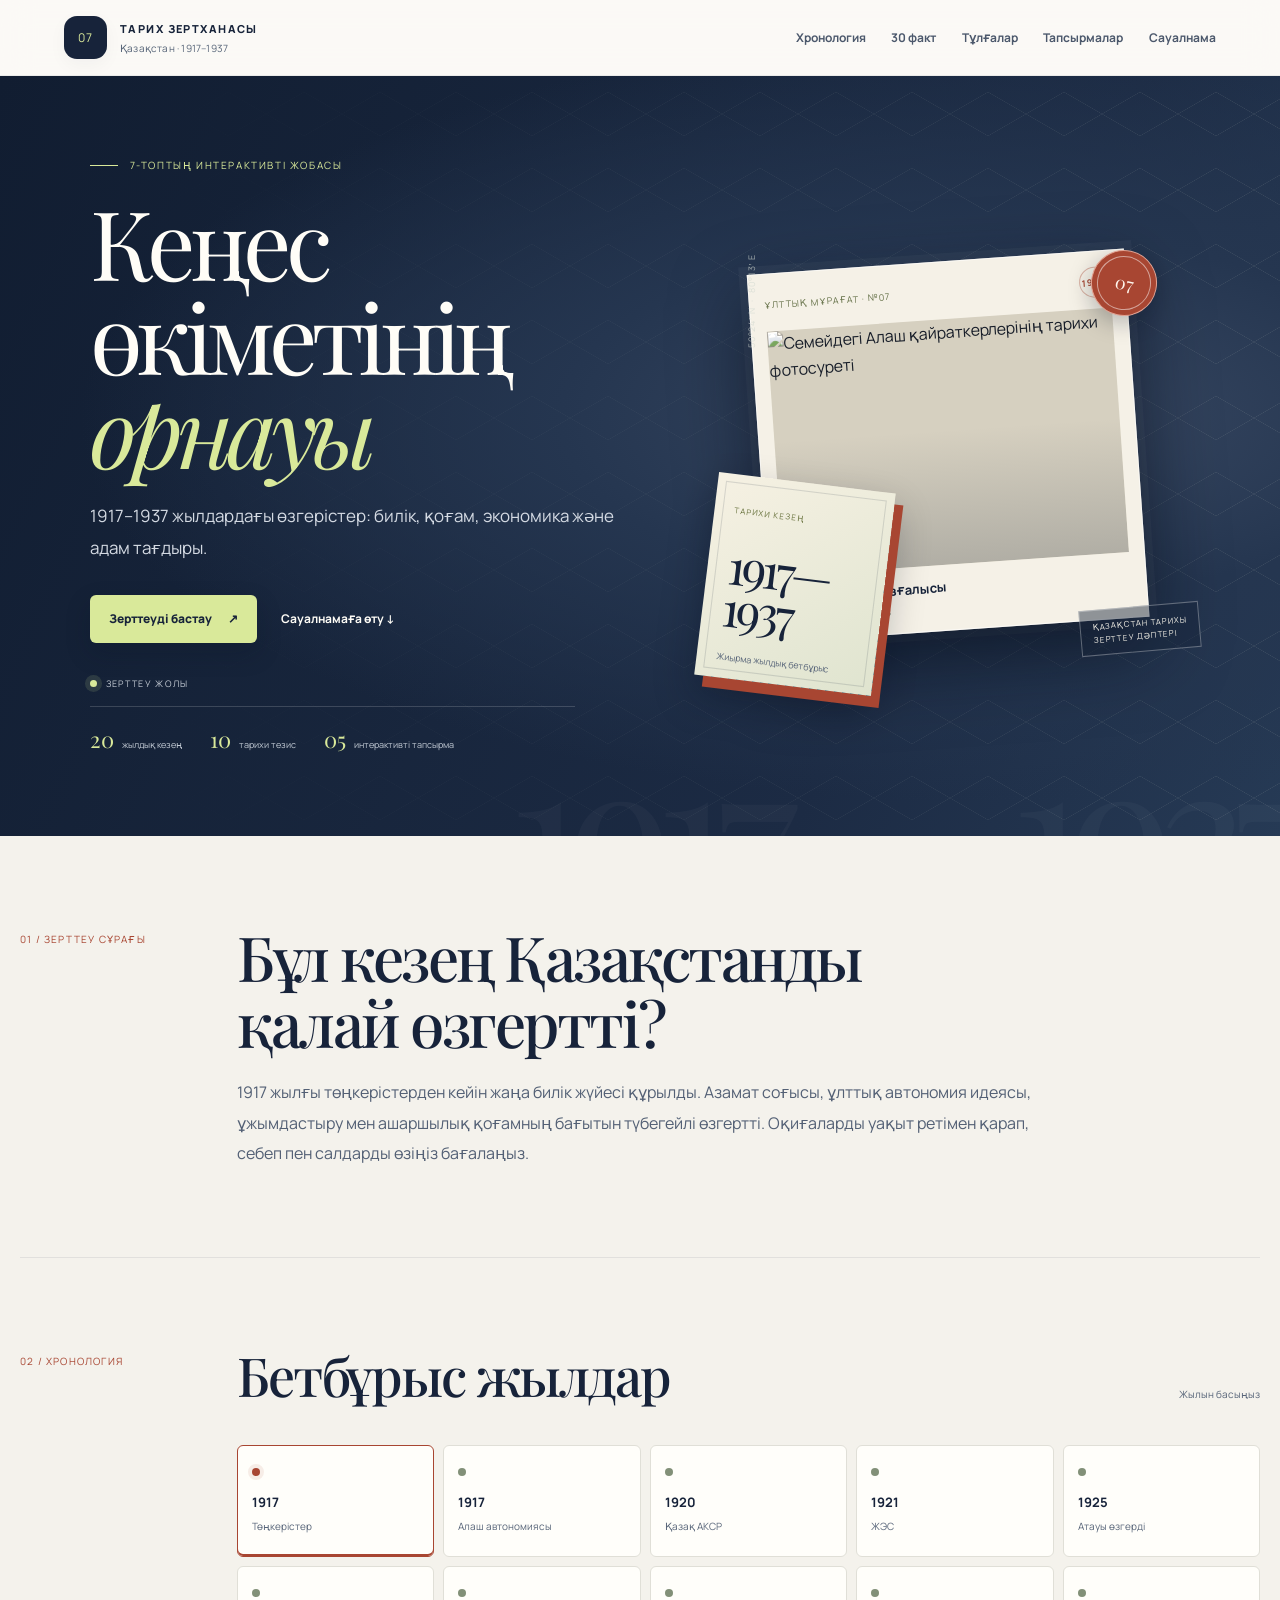
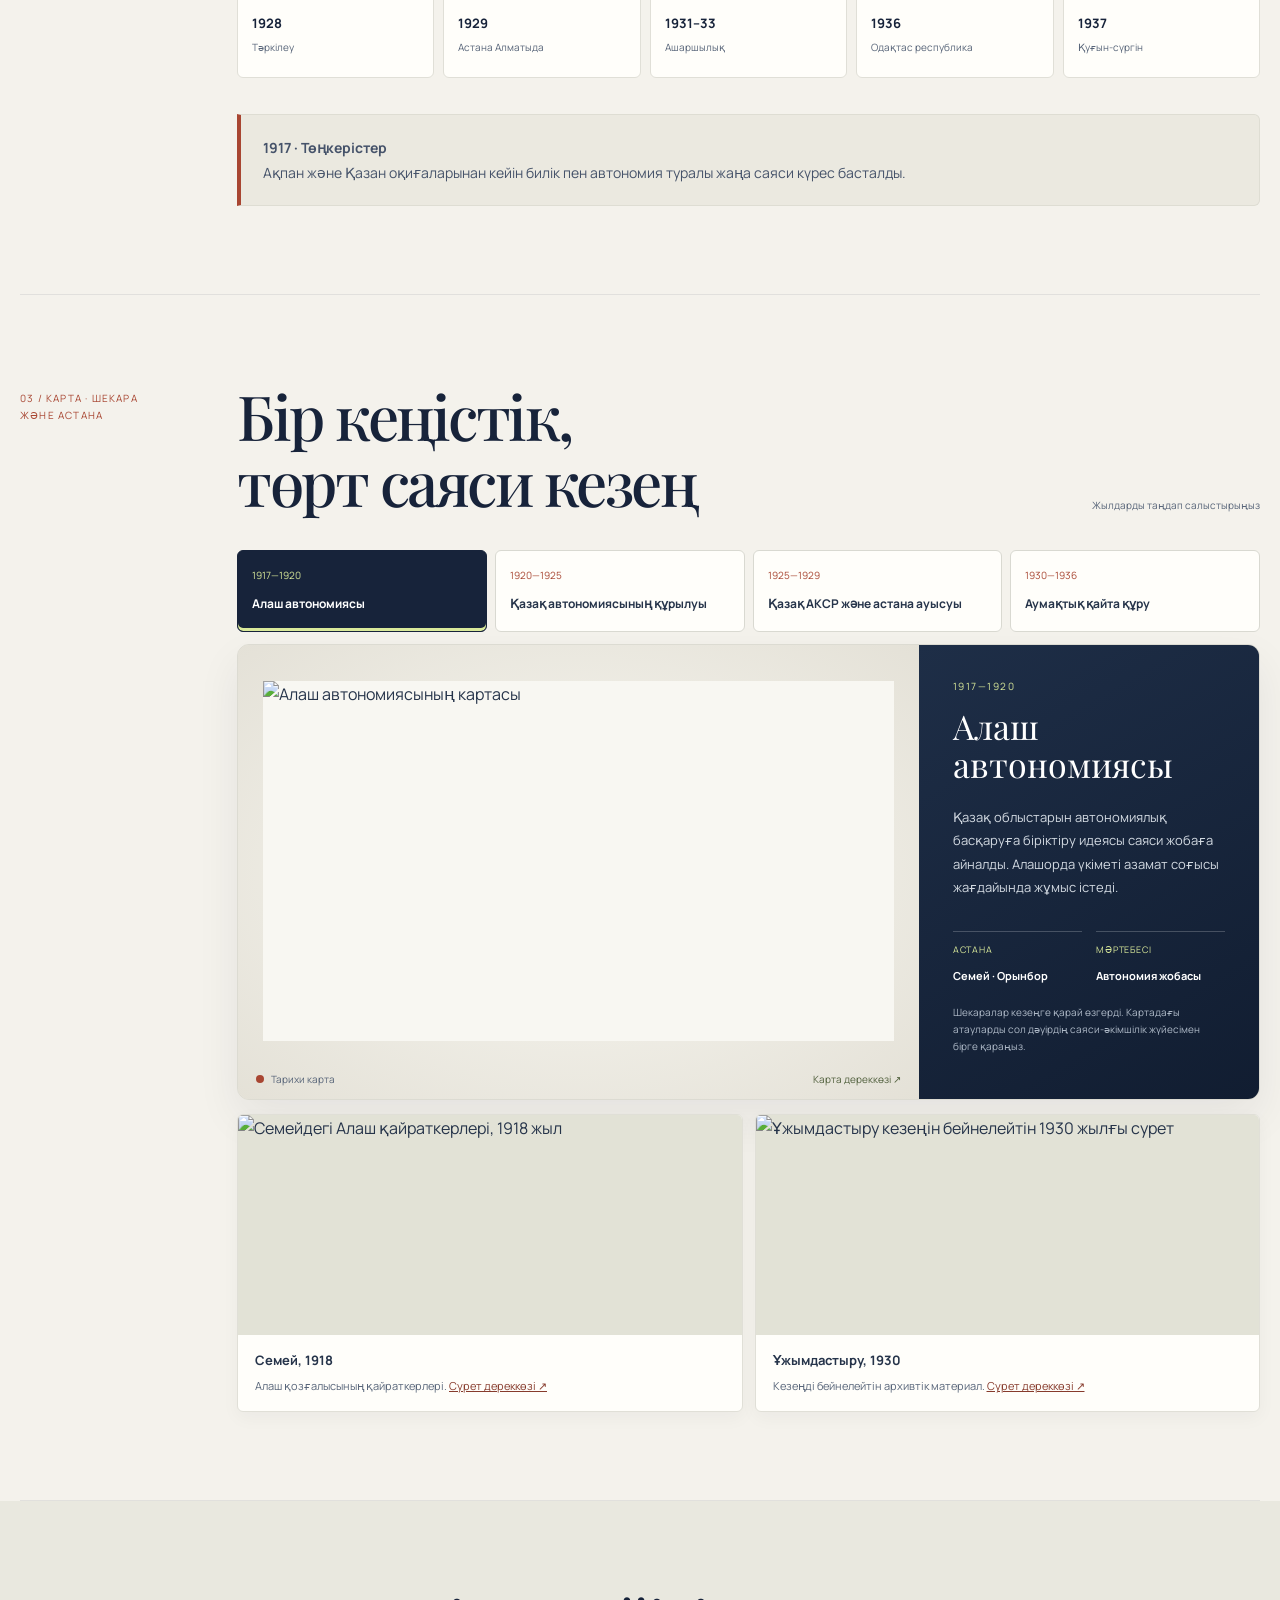
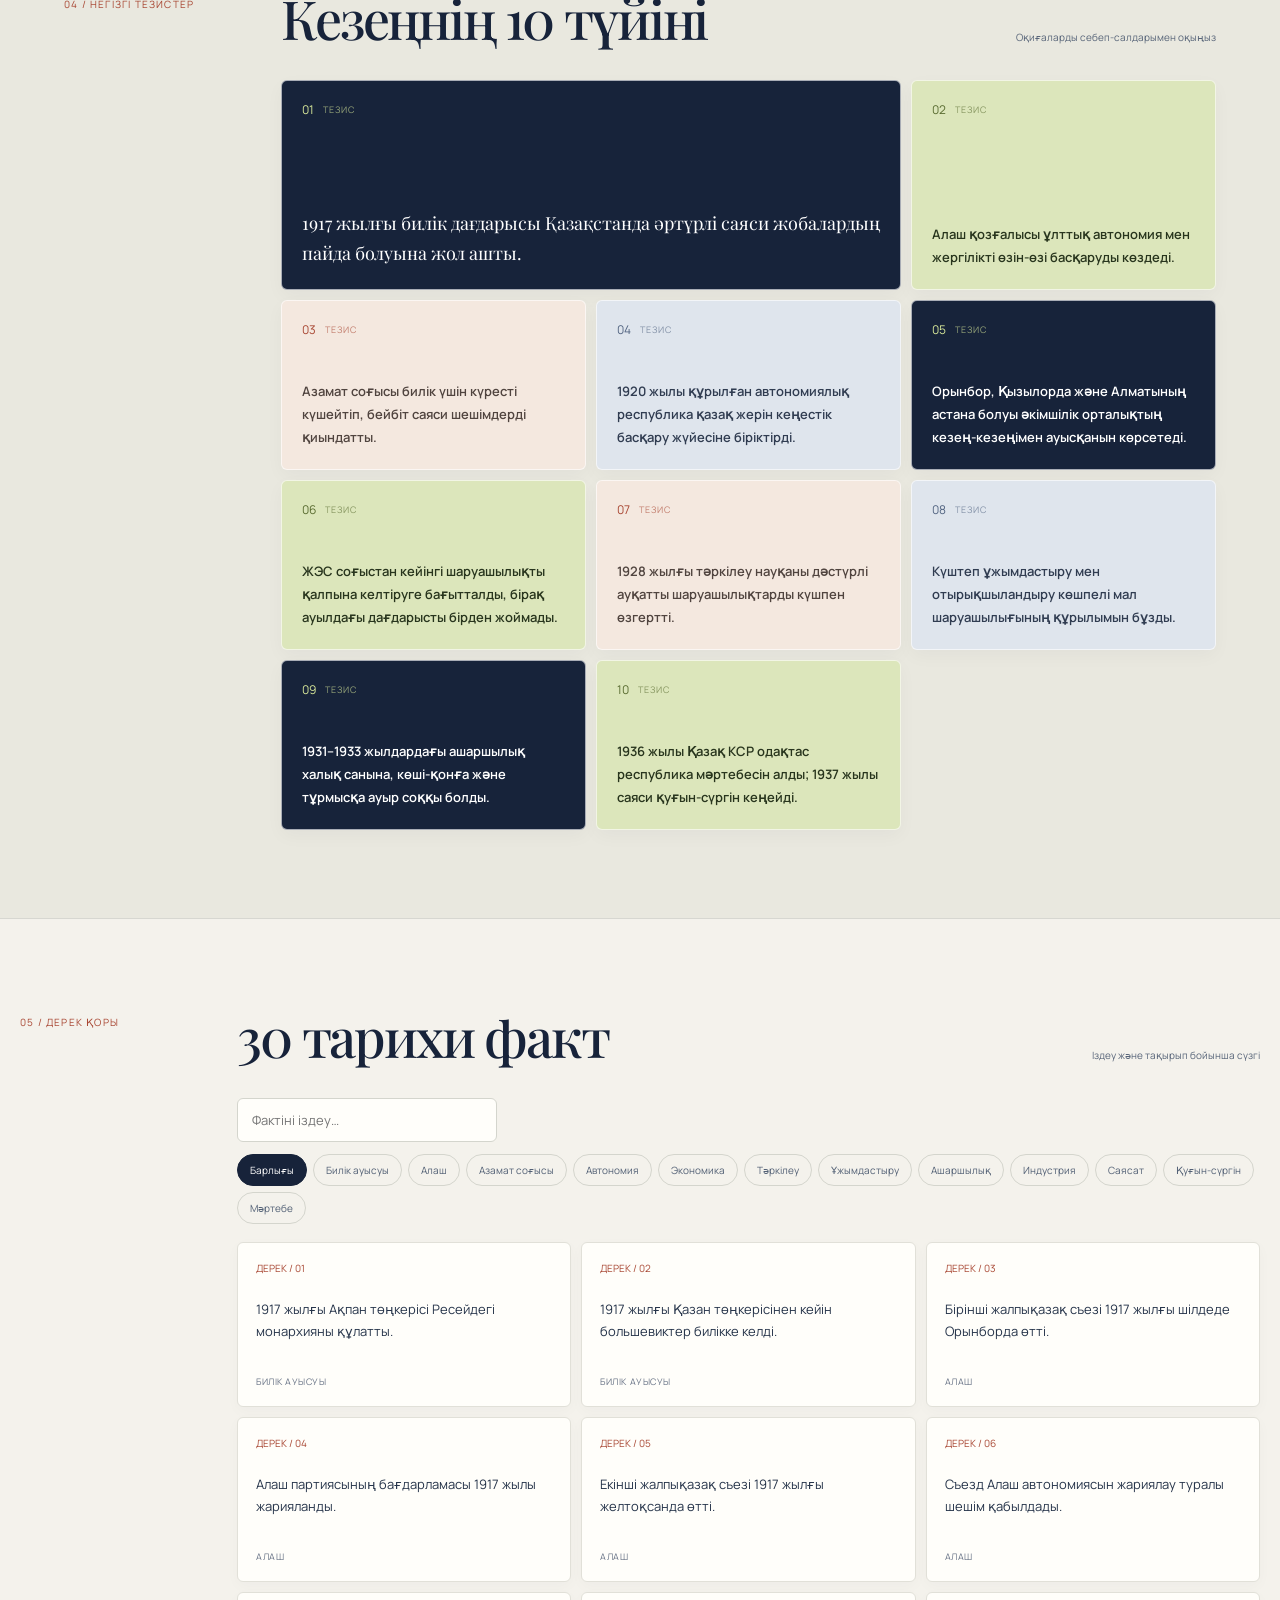
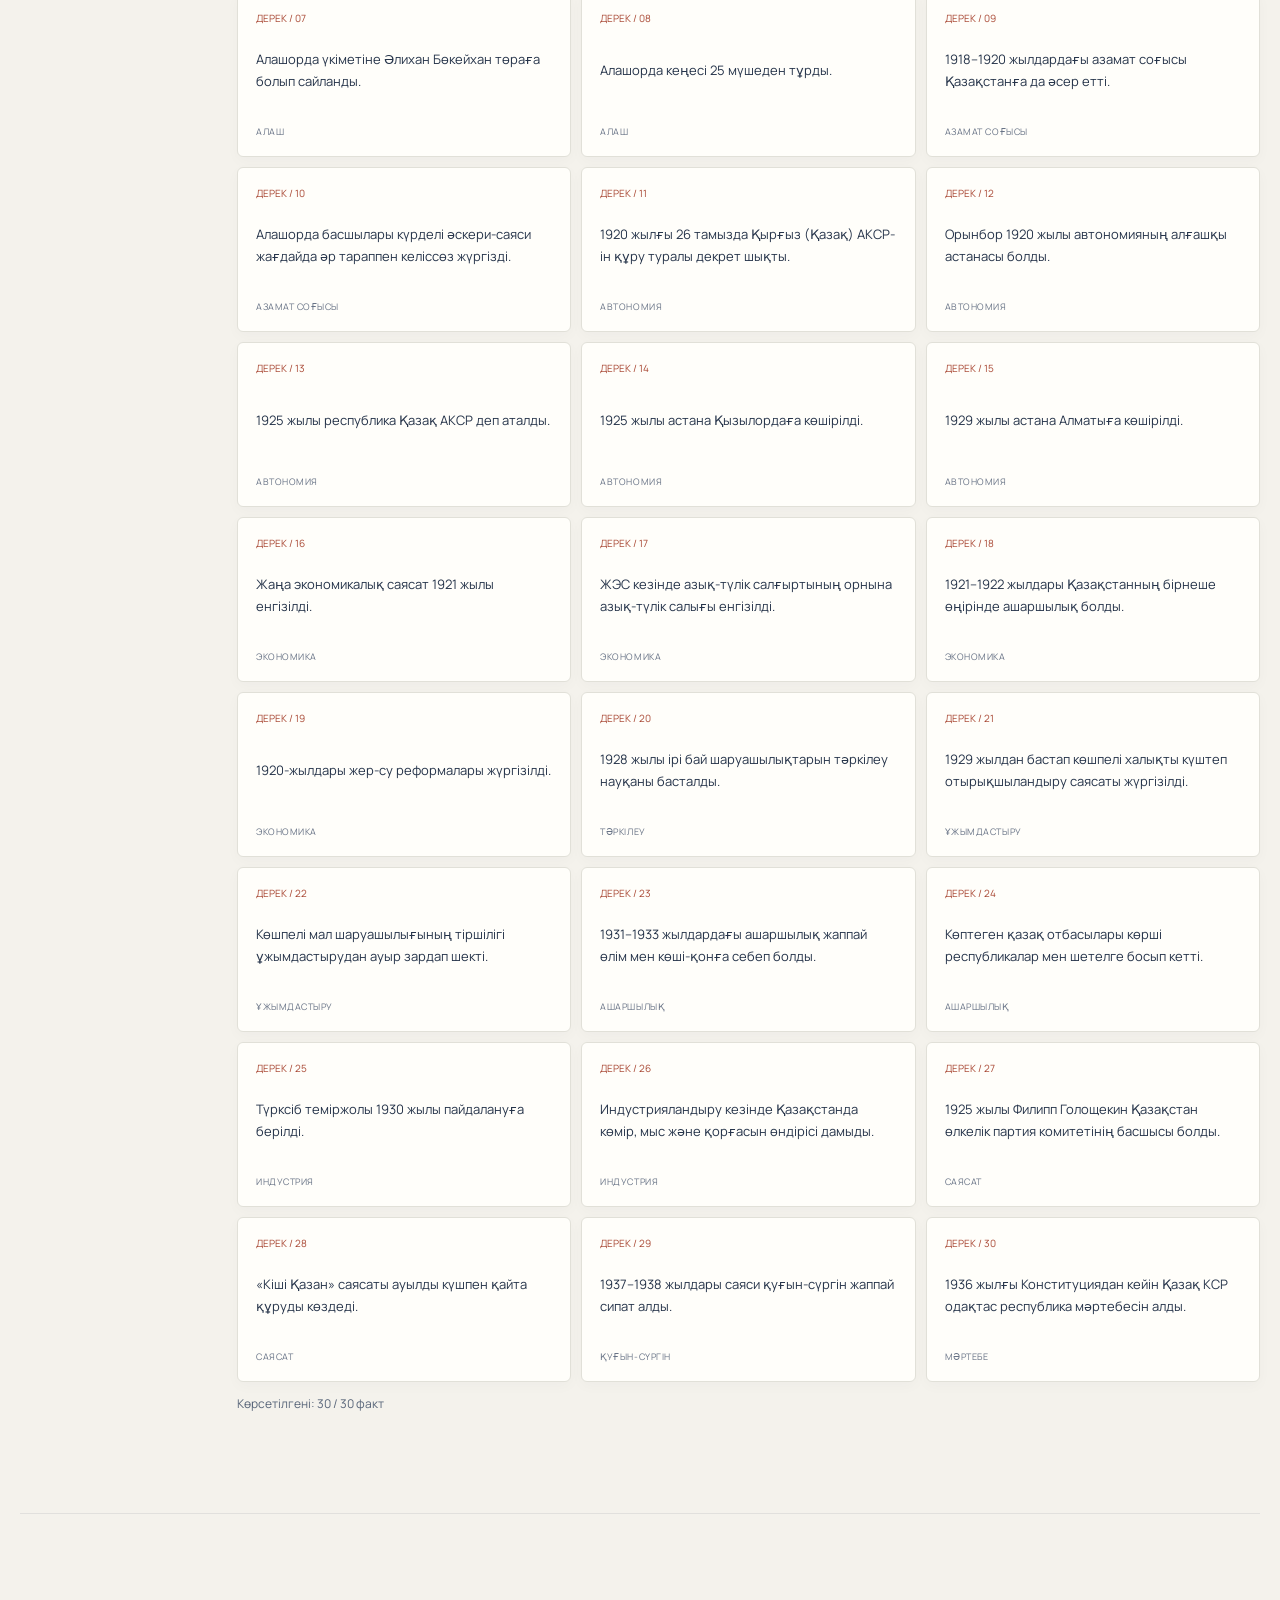
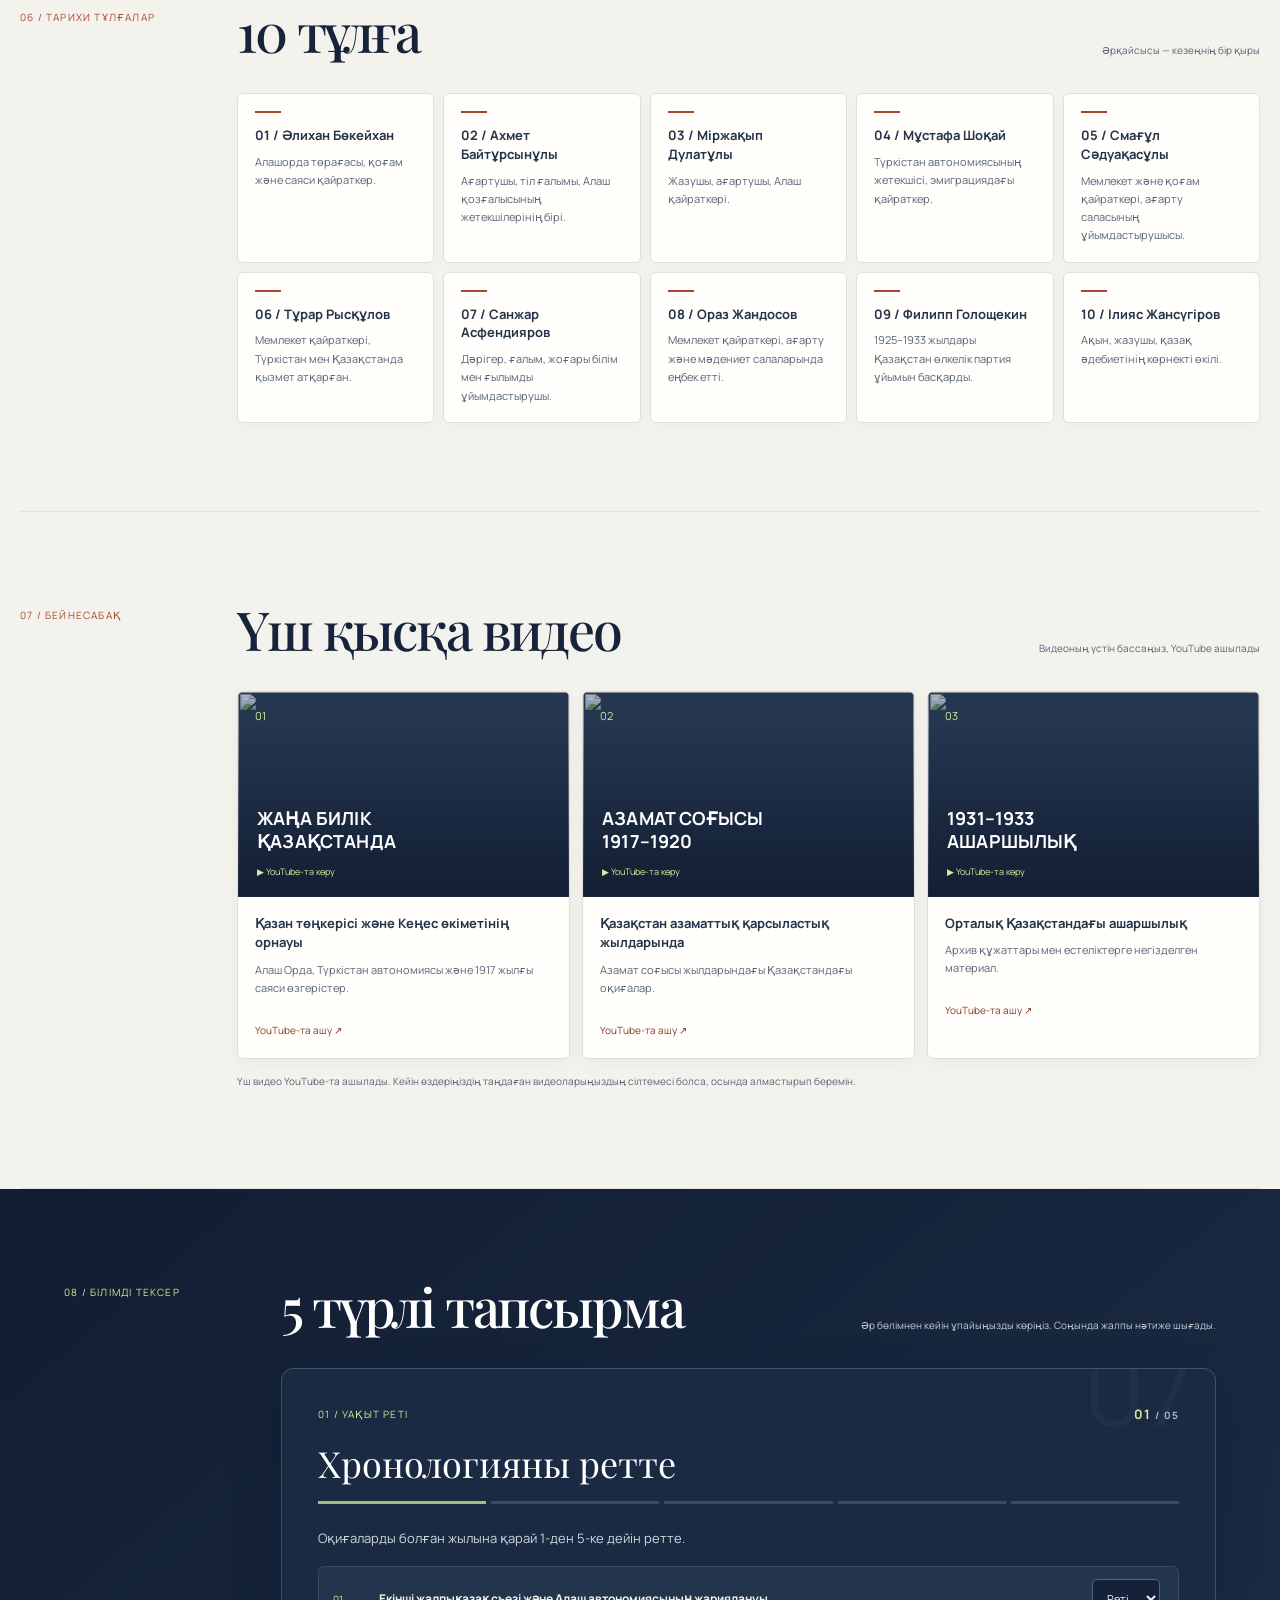
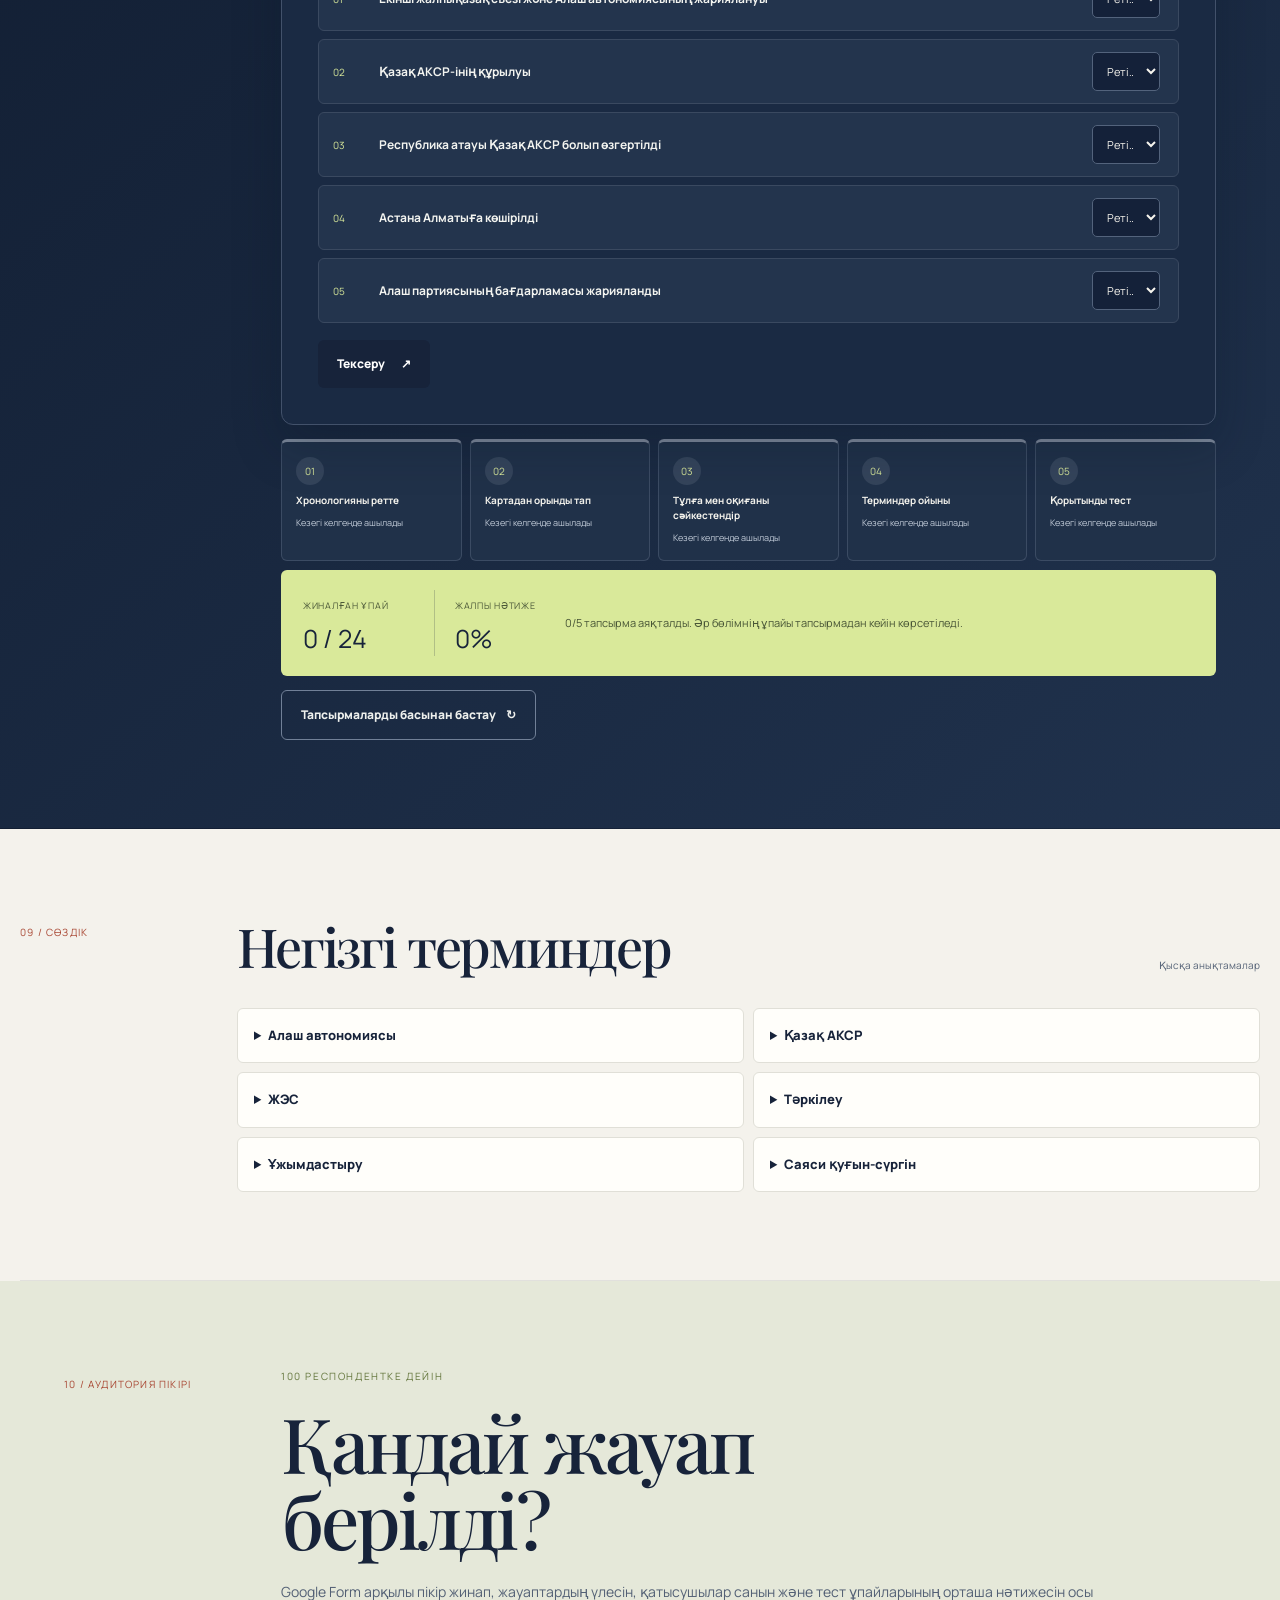
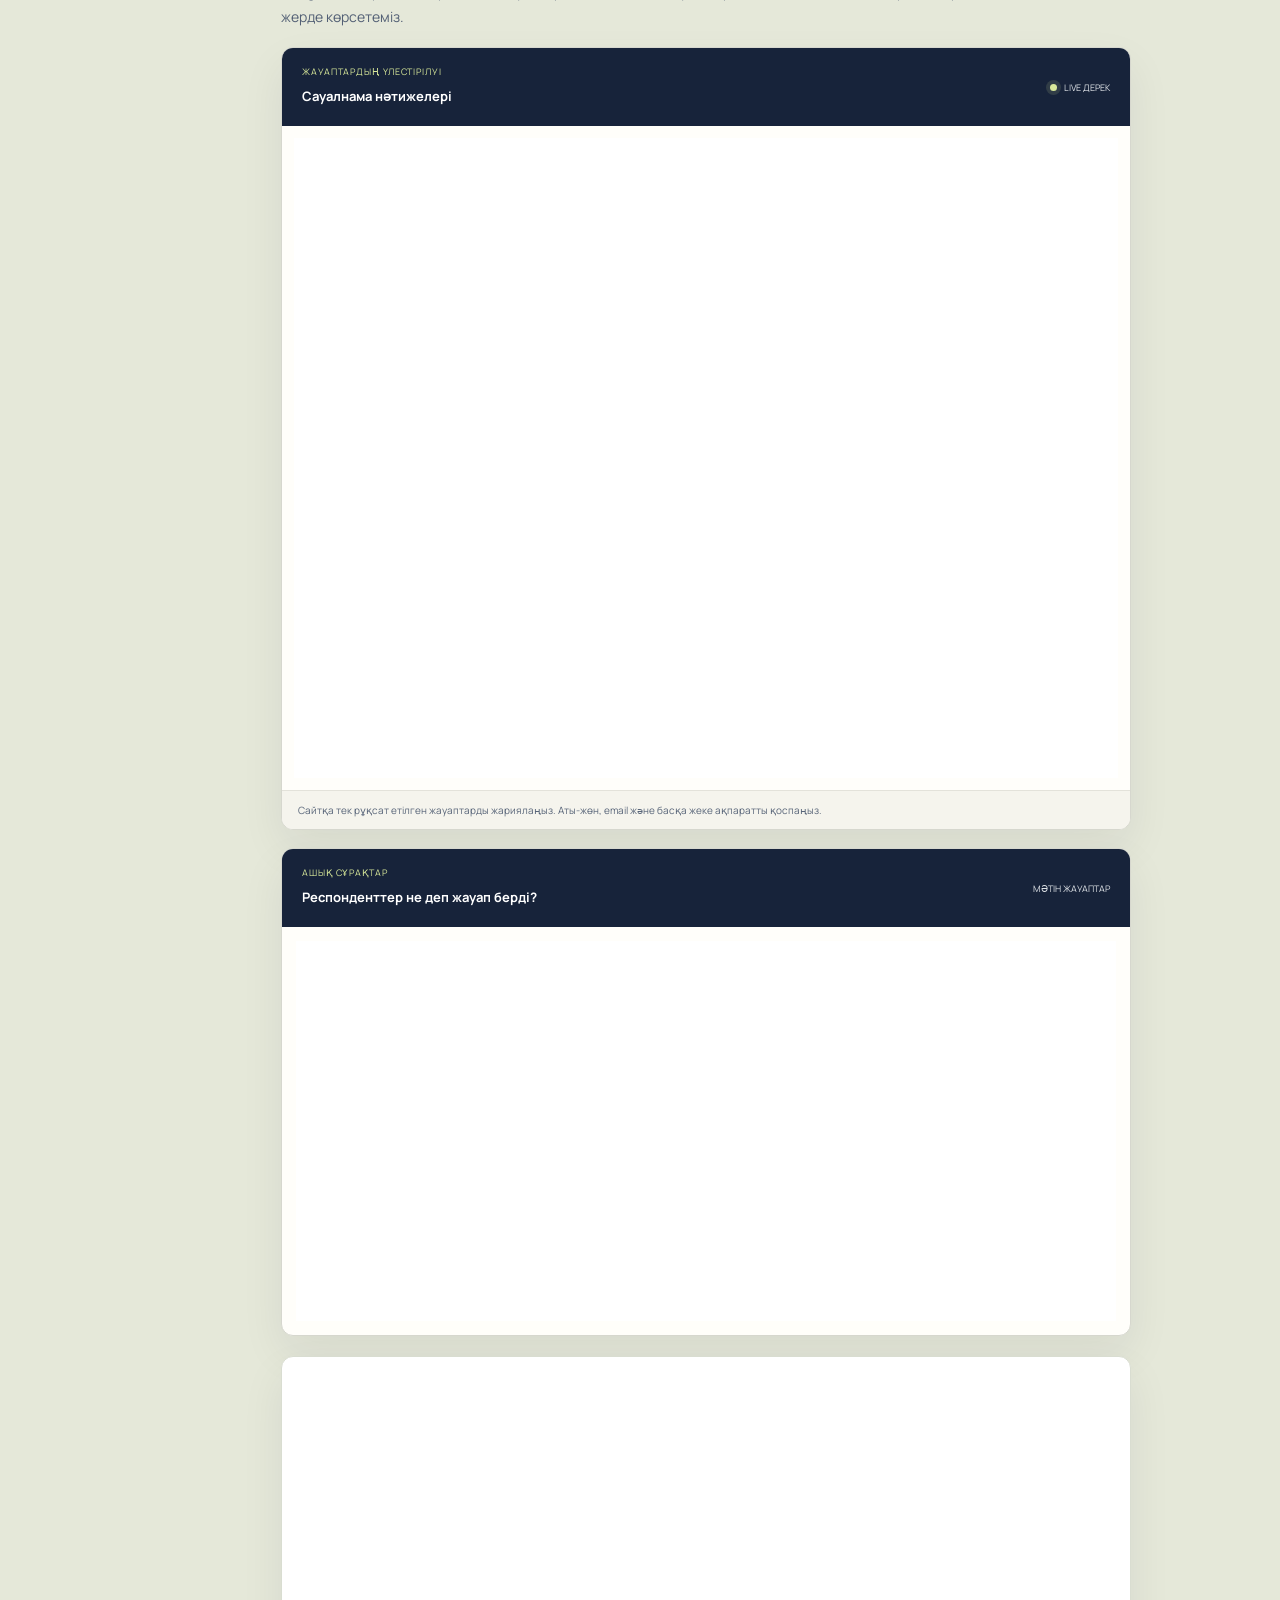
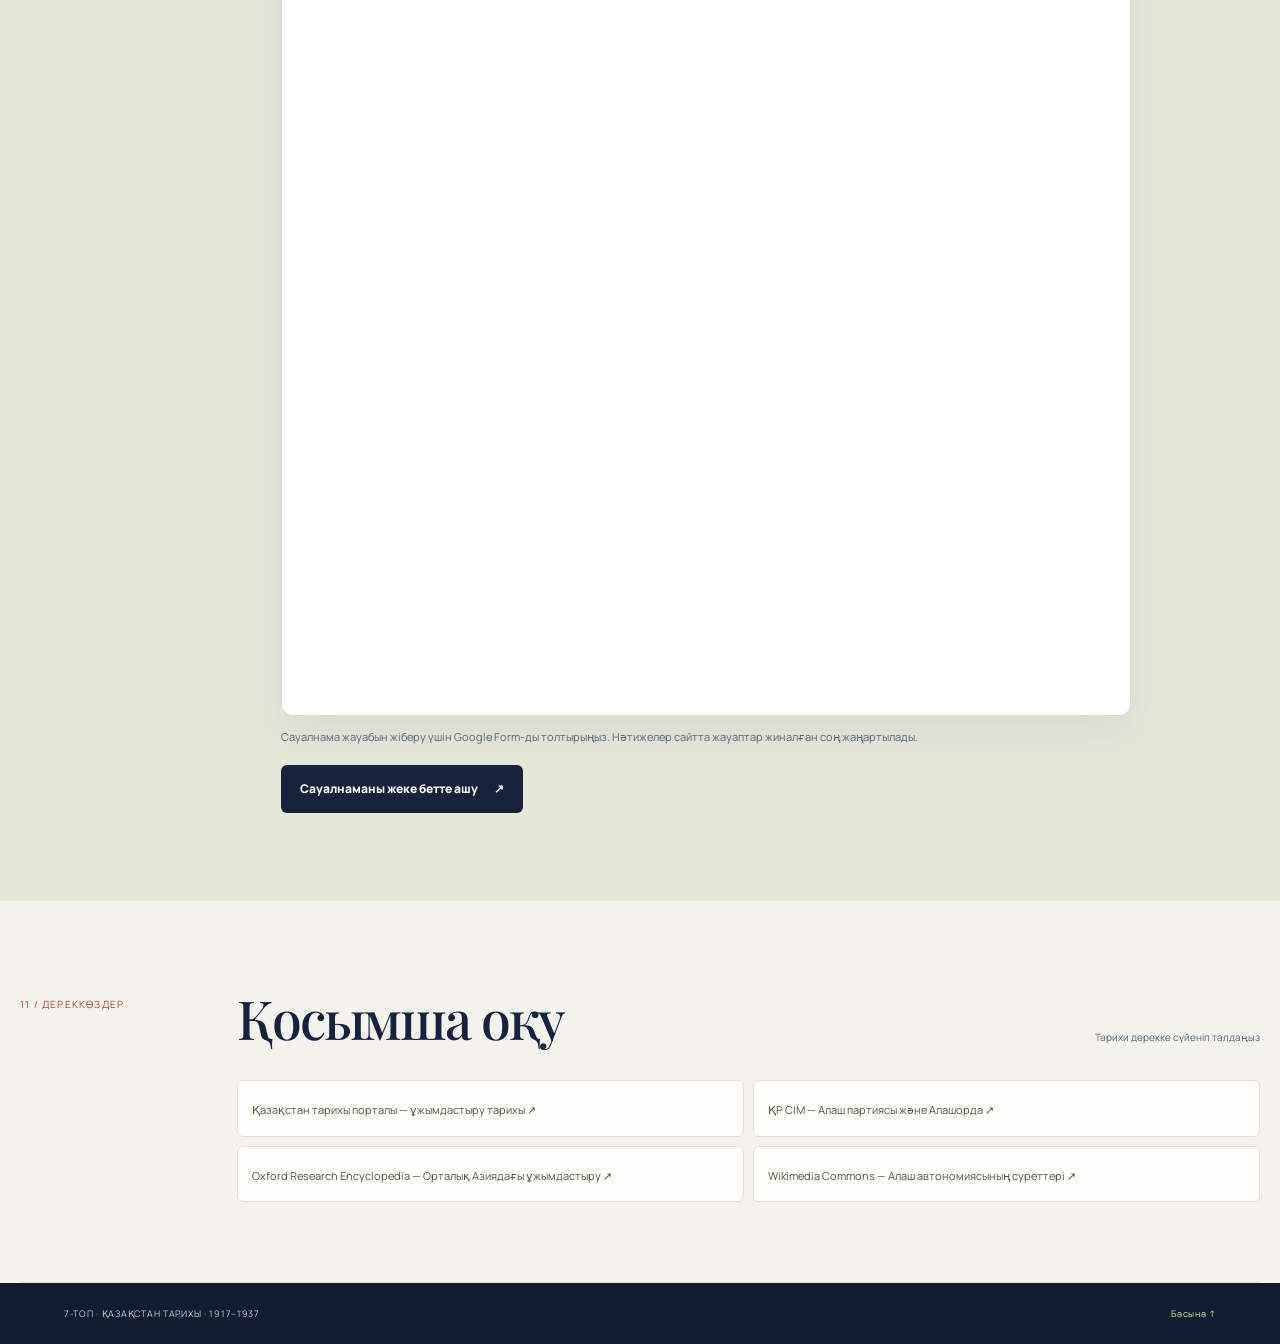
==== commit 8dcd74cc: "Add files via upload" ====
--- a/index.html
+++ b/index.html
@@ -16,7 +16,7 @@
     <section id="facts" class="section"><div class="section-label">05 / ДЕРЕК ҚОРЫ</div><div class="section-main"><div class="section-head"><h2>30 тарихи факт</h2><span>Іздеу және тақырып бойынша сүзгі</span></div><div class="filters"><input id="factSearch" type="search" placeholder="Фактіні іздеу…" aria-label="Факт іздеу"><div id="factFilters" class="chips"></div></div><div id="factsGrid" class="facts-grid"></div><p id="factCount" class="muted"></p></div></section>
     <section id="people" class="section"><div class="section-label">06 / ТАРИХИ ТҰЛҒАЛАР</div><div class="section-main"><div class="section-head"><h2>10 тұлға</h2><span>Әрқайсысы — кезеңнің бір қыры</span></div><div id="peopleGrid" class="people-grid"></div></div></section>
     <section class="section videos"><div class="section-label">07 / БЕЙНЕСАБАҚ</div><div class="section-main"><div class="section-head"><h2>Үш қысқа видео</h2><span>Видеоның үстін бассаңыз, YouTube ашылады</span></div><div class="video-grid"><a class="video-card video-link" href="https://www.youtube.com/watch?v=chrDD1May6A" target="_blank" rel="noreferrer"><div class="video-cover cover-one"><img src="https://img.youtube.com/vi/chrDD1May6A/hqdefault.jpg" alt="" loading="lazy"><span>01</span><b>ЖАҢА БИЛІК<br>ҚАЗАҚСТАНДА</b><i>▶ YouTube-та көру</i></div><div><h3>Қазан төңкерісі және Кеңес өкіметінің орнауы</h3><p>Алаш Орда, Түркістан автономиясы және 1917 жылғы саяси өзгерістер.</p><span class="video-cta">YouTube-та ашу ↗</span></div></a><a class="video-card video-link" href="https://www.youtube.com/watch?v=5hBeMjeWG5c" target="_blank" rel="noreferrer"><div class="video-cover cover-two"><img src="https://img.youtube.com/vi/5hBeMjeWG5c/hqdefault.jpg" alt="" loading="lazy"><span>02</span><b>АЗАМАТ СОҒЫСЫ<br>1917–1920</b><i>▶ YouTube-та көру</i></div><div><h3>Қазақстан азаматтық қарсыластық жылдарында</h3><p>Азамат соғысы жылдарындағы Қазақстандағы оқиғалар.</p><span class="video-cta">YouTube-та ашу ↗</span></div></a><a class="video-card video-link" href="https://www.youtube.com/watch?v=0yjbOv4OIMk" target="_blank" rel="noreferrer"><div class="video-cover cover-three"><img src="https://img.youtube.com/vi/0yjbOv4OIMk/hqdefault.jpg" alt="" loading="lazy"><span>03</span><b>1931–1933<br>АШАРШЫЛЫҚ</b><i>▶ YouTube-та көру</i></div><div><h3>Орталық Қазақстандағы ашаршылық</h3><p>Архив құжаттары мен естеліктерге негізделген материал.</p><span class="video-cta">YouTube-та ашу ↗</span></div></a></div><p class="video-note">Үш видео YouTube-та ашылады. Кейін өздеріңіздің таңдаған видеоларыңыздың сілтемесі болса, осында алмастырып беремін.</p></div></section>
-    <section id="game" class="section game-section"><div class="section-label">08 / БІЛІМДІ ТЕКСЕР</div><div class="section-main"><div class="section-head"><h2>5 түрлі тапсырма</h2><span>Әр бөлімнен кейін ұпайыңызды көріңіз. Соңында жалпы нәтиже шығады.</span></div><div id="quiz" class="activity-shell"></div><div id="taskResults" class="task-results"></div><div class="score-panel"><div><span>ЖИНАЛҒАН ҰПАЙ</span><strong id="score">0 / 24</strong></div><div><span>ЖАЛПЫ НӘТИЖЕ</span><strong id="scorePercent">0%</strong></div><p id="scoreText">Бес тапсырманы ретімен орындаңыз. Нәтиже осы құрылғыда сақталады.</p></div></div></section>
+    <section id="game" class="section game-section"><div class="section-label">08 / БІЛІМДІ ТЕКСЕР</div><div class="section-main"><div class="section-head"><h2>5 түрлі тапсырма</h2><span>Әр бөлімнен кейін ұпайыңызды көріңіз. Соңында жалпы нәтиже шығады.</span></div><div id="quiz" class="activity-shell"></div><div id="taskResults" class="task-results"></div><div class="score-panel"><div><span>ЖИНАЛҒАН ҰПАЙ</span><strong id="score">0 / 24</strong></div><div><span>ЖАЛПЫ НӘТИЖЕ</span><strong id="scorePercent">0%</strong></div><p id="scoreText">Бес тапсырманы ретімен орындаңыз. Нәтиже осы құрылғыда сақталады.</p></div><button class="button button-dark restart-activities" id="restartActivities" type="button">Тапсырмаларды басынан бастау <span>↻</span></button></div></section>
     <section class="section terms"><div class="section-label">09 / СӨЗДІК</div><div class="section-main"><div class="section-head"><h2>Негізгі терминдер</h2><span>Қысқа анықтамалар</span></div><div class="terms-grid"><details><summary>Алаш автономиясы</summary><p>1917 жылғы желтоқсанда жарияланған, қазақ облыстарын өзін-өзі басқаруға біріктіруді көздеген автономия.</p></details><details><summary>Қазақ АКСР</summary><p>1920 жылы құрылған автономиялық кеңестік республика; 1925 жылы атауы Қазақ АКСР болып өзгертілді.</p></details><details><summary>ЖЭС</summary><p>1921 жылдан енгізілген жаңа экономикалық саясат; нарықтық қатынастардың кейбір түрлеріне уақытша рұқсат берді.</p></details><details><summary>Тәркілеу</summary><p>1928 жылдан бастап ірі бай шаруашылықтарының мал-мүлкін мемлекетке күштеп алу науқаны.</p></details><details><summary>Ұжымдастыру</summary><p>Жеке шаруашылықтарды колхоздарға біріктіру саясаты; Қазақстанда күштеп жүргізіліп, көшпелі мал шаруашылығын күйретті.</p></details><details><summary>Саяси қуғын-сүргін</summary><p>Биліктің саяси айыптармен адамдарды қудалауы, қамауы, жер аударуы немесе жазалауы.</p></details></div></div></section>
     <section id="survey" class="survey-section"><div class="section-label">10 / АУДИТОРИЯ ПІКІРІ</div><div class="survey-copy"><p class="eyebrow">100 РЕСПОНДЕНТКЕ ДЕЙІН</p><h2>Қандай жауап берілді?</h2><p>Google Form арқылы пікір жинап, жауаптардың үлесін, қатысушылар санын және тест ұпайларының орташа нәтижесін осы жерде көрсетеміз.</p><div class="results-board"><div class="results-title"><div><span>ЖАУАПТАРДЫҢ ҮЛЕСТІРІЛУІ</span><b>Сауалнама нәтижелері</b></div><span class="live-tag"><i></i> LIVE ДЕРЕК</span></div><div class="results-embed" id="resultsEmbed"><iframe title="Жабық және көп жауапты сұрақтардың статистикасы" src="https://docs.google.com/spreadsheets/d/e/2PACX-1vQ_eg-JKMXTEhOnDR_fDg1_WGzBio6iOq1QlJEIL4eHB078-cXBOUqNGJLV0B4F-Jkm5acv4C6qHM7a/pubhtml?gid=1368045800&amp;single=true&amp;widget=true&amp;headers=false" loading="lazy"></iframe></div><div class="result-foot">Сайтқа тек рұқсат етілген жауаптарды жариялаңыз. Аты-жөн, email және басқа жеке ақпаратты қоспаңыз.</div></div><div class="open-answers-board"><div class="results-title"><div><span>АШЫҚ СҰРАҚТАР</span><b>Респонденттер не деп жауап берді?</b></div><span class="live-tag">МӘТІН ЖАУАПТАР</span></div><div class="open-answers" id="openAnswersEmbed"><iframe title="Ашық сұрақтарға берілген респондент жауаптары" src="https://docs.google.com/spreadsheets/d/e/2PACX-1vQ_eg-JKMXTEhOnDR_fDg1_WGzBio6iOq1QlJEIL4eHB078-cXBOUqNGJLV0B4F-Jkm5acv4C6qHM7a/pubhtml?gid=1356317450&amp;single=true&amp;widget=true&amp;headers=false" loading="lazy"></iframe></div></div><div class="survey-form-frame"><iframe title="7-топтың Google Form сауалнамасы" src="https://docs.google.com/forms/d/e/1FAIpQLSdYBGiq_O11qTnDUoy_f5lnRebUAaGD9A5DX1_RNmurkDdvCA/viewform?embedded=true" loading="lazy" allowfullscreen></iframe></div><p class="form-caption">Сауалнама жауабын жіберу үшін Google Form-ды толтырыңыз. Нәтижелер сайтта жауаптар жиналған соң жаңартылады.</p><a class="button" href="form.html">Сауалнаманы жеке бетте ашу <span>↗</span></a></div></section>
     <section class="section sources"><div class="section-label">11 / ДЕРЕККӨЗДЕР</div><div class="section-main"><div class="section-head"><h2>Қосымша оқу</h2><span>Тарихи дерекке сүйеніп талдаңыз</span></div><ul class="source-list"><li><a href="https://e-history.kz/en/history-of-kazakhstan/show/9610" target="_blank" rel="noreferrer">Қазақстан тарихы порталы — ұжымдастыру тарихы ↗</a></li><li><a href="https://www.gov.kz/org/mfa-london/press/article/details/74414?lang=en" target="_blank" rel="noreferrer">ҚР СІМ — Алаш партиясы және Алашорда ↗</a></li><li><a href="https://academic.oup.com/edited-volume/61799/chapter-abstract/546285580" target="_blank" rel="noreferrer">Oxford Research Encyclopedia — Орталық Азиядағы ұжымдастыру ↗</a></li><li><a href="https://commons.wikimedia.org/wiki/Category:Alash_Autonomy" target="_blank" rel="noreferrer">Wikimedia Commons — Алаш автономиясының суреттері ↗</a></li></ul></div></section>
--- a/premium-design.css
+++ b/premium-design.css
@@ -1,74 +1,30 @@
-/* Premium editorial system: digital history exhibition */
-:root{--ink:#101a2b;--muted:#687386;--paper:#f4f2ed;--white:#fff;--green:#d8ee79;--rust:#b84b35;--line:#dfe1e5;--mono:'DM Mono',monospace;--sans:'Manrope',Arial,sans-serif}
-body{background:#f4f2ed;color:#121c2d;letter-spacing:-.01em}
-.topbar{height:78px;padding-inline:max(calc((100vw - 1320px)/2),5.5vw);box-shadow:none;background:#fbfaf7;border-bottom:1px solid #e5e3de}.brand{font-size:9px;letter-spacing:.18em}.brand-mark{width:42px;height:42px;border-radius:50%;background:var(--rust);color:#fff;font-size:12px;box-shadow:none}.brand small{font-size:9px;letter-spacing:.03em;color:#828a97}.topbar nav a{font-size:10px;text-transform:uppercase;letter-spacing:.08em;color:#5b6678}.topbar nav a:hover{color:var(--rust)}
-.hero{min-height:660px;padding:86px max(calc((100vw - 1190px)/2),8vw);background-color:#111a2d;background-image:linear-gradient(90deg,#111a2df7 0%,#111a2de8 35%,#111a2da8 66%,#111a2d66 100%),url('https://commons.wikimedia.org/wiki/Special:FilePath/Alash%20intelligentsia%2C%20Semipalatinsk%2C%201918.jpg');background-size:cover;background-position:center 42%;overflow:hidden}.hero:before{background-image:linear-gradient(#ffffff0b 1px,transparent 1px),linear-gradient(90deg,#ffffff0b 1px,transparent 1px);background-size:66px 66px;mask-image:linear-gradient(90deg,transparent 0%,#000 68%)}.hero-copy{max-width:590px}.hero .eyebrow{font-size:9px;letter-spacing:.22em;color:#e0ef94}.hero h1{font-size:clamp(66px,9vw,124px);font-weight:700;line-height:.84;letter-spacing:-.095em;margin:35px 0 28px}.hero h1 em{color:#d8ee79}.hero .lead{max-width:430px;font-size:14px;line-height:1.9;color:#e3e7ee}.hero-actions{margin-top:34px}.hero .button{padding:16px 21px;background:#d8ee79;color:#142033;border-radius:2px;letter-spacing:.01em}.hero .text-link{font-size:10px;letter-spacing:.05em}.hero-note{font-size:8px;letter-spacing:.16em;margin-top:65px}.hero-art{height:410px}.orbit{width:410px;height:410px;border-color:#fff5}.orbit-b{width:310px;height:310px;border-color:#fff4}.year-card{width:240px;height:298px;border-radius:2px;background:#d8ee79;padding:29px;box-shadow:15px 16px 0 #e9e5d7;transform:rotate(3deg)}.year-card>span{font-size:8px;letter-spacing:.18em;color:#48552a}.year-card strong{font-size:70px;margin:32px 0 21px;line-height:.87}.year-card small{font-size:9px;color:#48552a}.art-stamp{font-size:9px;letter-spacing:.2em;color:#fff;right:-3px;bottom:0}
-.section{max-width:1190px;grid-template-columns:145px minmax(0,1fr);gap:65px;padding:100px 0;border-bottom:1px solid #e1dfd9}.section-label{font-size:8px;line-height:1.9;letter-spacing:.2em;color:#ad4d39}.section h2,.survey-section h2{font-size:clamp(34px,4.6vw,55px);line-height:.98;letter-spacing:-.08em;font-weight:700}.section-head{align-items:end}.section-head>span{font-size:8px;text-transform:uppercase;letter-spacing:.14em;color:#8a919d;padding-bottom:24px}.intro{padding-top:94px;padding-bottom:94px}.intro h2{font-size:clamp(35px,5vw,59px);max-width:660px}.intro p{max-width:760px;color:#5e6878;font-size:13px;line-height:2.05}
-.timeline{padding:26px 0 21px;gap:15px}.timeline:before{top:34px;border-color:#c8cbd0}.time-item{min-width:0}.time-item i{width:18px;height:18px;border:4px solid #f4f2ed;background:#c2c8d1;outline:1px solid #aab1bd;margin-bottom:13px}.time-item.active i{background:#b84b35;outline-color:#b84b35}.time-item b{font-size:10px;color:#273246}.time-item small{font-size:8px;line-height:1.5;color:#778193}.timeline-detail{margin-top:25px;background:#ebe9e2;border-left:2px solid #b84b35;padding:20px 24px;border-radius:0;font-size:12px;color:#4d596a}
-.map-section{padding-top:106px;padding-bottom:106px}.map-section .section-head h2{font-size:clamp(39px,5.6vw,67px);max-width:650px;line-height:.91}.map-tabs{grid-template-columns:repeat(4,minmax(0,1fr));gap:1px;background:#d9dce0;border:1px solid #d9dce0;margin:22px 0 1px}.map-tab{min-height:89px;border:0;border-radius:0;background:#fbfaf7;padding:14px 16px;transition:background .2s}.map-tab:hover{box-shadow:none;background:#edf0e6;transform:none}.map-tab span{font-size:8px;letter-spacing:.1em;color:#9a6a5e}.map-tab b{font-size:10px;line-height:1.5;color:#364155}.map-tab.active{background:#18243a;border:0;box-shadow:inset 0 -3px #d8ee79}.map-view{border-radius:0;box-shadow:none;grid-template-columns:minmax(0,1.45fr) minmax(270px,.7fr);min-height:430px;background:#edeae2}.map-frame{padding:33px;background:linear-gradient(135deg,#edeae2,#faf9f5)}.map-frame img{height:375px;filter:grayscale(.35) sepia(.18) contrast(1.05);mix-blend-mode:multiply}.map-legend{left:22px;right:22px;bottom:17px;font-size:8px;text-transform:uppercase;letter-spacing:.08em}.map-story{padding:43px 34px;border-left:1px solid #ffffff19;background:#172238}.map-kicker{font-size:9px;letter-spacing:.2em;color:#d8ee79}.map-story h3{font-size:29px;letter-spacing:-.065em;margin:17px 0 13px}.map-story>p{font-size:10px;line-height:1.95;color:#d9dfe8}.map-facts{margin-top:20px;gap:15px}.map-facts div{border-top:1px solid #ffffff35;padding-top:12px}.map-facts small{font-size:7px;letter-spacing:.2em}.map-facts b{font-size:9px}.map-story .map-caveat{font-size:8px;color:#9ca9bc;margin-top:20px}.archive-grid{gap:1px;background:#d9dce0;margin-top:20px}.archive-grid .image-card{border-radius:0;box-shadow:none}.archive-grid .image-card img{height:235px;filter:saturate(.75)}.archive-grid .image-card figcaption{background:#fbfaf7;padding:15px 19px}
-.theses-section{background:#e9e8e3;max-width:none;padding:100px max(calc((100vw - 1190px)/2),5.5vw);grid-template-columns:145px minmax(0,1fr)}.theses-section .section-head h2{max-width:650px}.theses-grid{grid-template-columns:repeat(3,minmax(0,1fr));gap:1px;background:#d6d8db;border:1px solid #d6d8db}.thesis{position:relative;display:flex;flex-direction:column;gap:24px;justify-content:space-between;min-height:190px;padding:22px 23px;border:0;border-radius:0;overflow:hidden;transition:filter .2s,transform .2s}.thesis:hover{transform:none;filter:brightness(.97);box-shadow:none}.thesis>span{display:flex;align-items:center;gap:10px;font-size:12px;letter-spacing:.08em}.thesis>span:after{content:'ТЕЗИС';font:7px var(--mono);letter-spacing:.16em;opacity:.65}.thesis p{font-size:11px;line-height:1.8;font-weight:600;margin:0;max-width:340px}.thesis:nth-child(4n+1){background:#172238;border-color:#172238}.thesis:nth-child(4n+1)>span{color:#d8ee79}.thesis:nth-child(4n+1) p{color:#f2f4f8}.thesis:nth-child(4n+2){background:#d8e5ad;border-color:#d8e5ad}.thesis:nth-child(4n+2)>span{color:#596b30}.thesis:nth-child(4n+2) p{color:#28351d}.thesis:nth-child(4n+3){background:#f5eee8;border-color:#f5eee8}.thesis:nth-child(4n+3)>span{color:#af4d38}.thesis:nth-child(4n+3) p{color:#50443f}.thesis:nth-child(4n){background:#dfe5ed;border-color:#dfe5ed}.thesis:nth-child(4n)>span{color:#536582}.thesis:nth-child(4n) p{color:#303c51}.thesis:nth-child(1){grid-column:span 2;min-height:220px;background:#172238}.thesis:nth-child(1)>span{color:#d8ee79}.thesis:nth-child(1) p{font-size:16px;line-height:1.65;max-width:580px}
-.facts-grid{grid-template-columns:repeat(3,minmax(0,1fr));gap:1px;background:#d9dce0;border:1px solid #d9dce0}.fact{min-height:167px;border:0;border-radius:0;padding:19px;background:#fbfaf7;transition:background .2s}.fact:hover{transform:none;box-shadow:none;background:#eef0e7}.fact .num{font-size:8px;letter-spacing:.12em;color:#ad4d39}.fact p{font-size:10px;line-height:1.8;color:#3f4a5c}.fact small{font-size:7px;letter-spacing:.15em;color:#8d95a3}.filters{margin:20px 0}.filters input{border-radius:0;background:#fbfaf7}.chip{border-radius:0;text-transform:uppercase;font-size:7px;letter-spacing:.08em;padding:9px 11px}.people-grid{grid-template-columns:repeat(5,minmax(0,1fr));gap:1px;background:#d9dce0}.person{background:#fbfaf7;border:0;border-radius:0;min-height:140px;padding:17px}.person b{font-size:10px;letter-spacing:-.03em}.person span{font-size:8px;line-height:1.75}.video-grid{gap:1px;background:#d9dce0}.video-card{border-radius:0;box-shadow:none}.video-card:hover{transform:none}.video-cover{height:205px;padding:19px;background:linear-gradient(145deg,#1c2a43,#324660)}.cover-two{background:linear-gradient(145deg,#6e473a,#a6714c)}.cover-three{background:linear-gradient(145deg,#6b3842,#a64d39)}.video-cover b{font-size:20px}.video-card>div:last-child{padding:19px;background:#fbfaf7}.video-card h3{font-size:11px}.video-card p{font-size:9px;line-height:1.8}.video-card a{font-size:8px;text-transform:uppercase;letter-spacing:.08em}
-.game-section{background:#111a2d;padding:102px max(calc((100vw - 1190px)/2),5.5vw);grid-template-columns:145px minmax(0,1fr)}.game-section .section-label{color:#d8ee79}.game-section .section-head>span{color:#adb8c9}.game-section h2{font-size:clamp(38px,5vw,62px)}.quiz{grid-template-columns:repeat(2,minmax(0,1fr));gap:1px;background:#344056}.question{background:#19263d;border:0;border-radius:0;padding:22px;min-height:228px}.question .qnum{font-size:8px;letter-spacing:.18em;color:#d8ee79}.question h3{font-size:11px;line-height:1.75}.answer{border-color:#344056;font-size:9px;padding:10px 8px}.answer:hover{background:#25344e}.feedback{font-size:9px;line-height:1.75}.task-results{grid-template-columns:repeat(5,minmax(0,1fr));gap:1px;background:#344056}.task-result{border:0;border-radius:0;background:#1b2940;min-height:140px;padding:15px}.task-result.correct{border-top:3px solid #d8ee79}.task-result.incorrect{border-top:3px solid #d77d61}.task-result.pending{border-top:3px solid #8794a7}.task-result b{font-size:8px}.task-result small{font-size:8px;line-height:1.7}.score-panel{border-radius:0;background:#d8ee79;margin-top:1px;padding:21px 22px}.score-panel strong{font-size:24px}.button-dark{border-radius:0}.terms-grid{gap:1px;background:#d9dce0}.terms details{border:0;border-radius:0;background:#fbfaf7}.terms summary{font-size:10px;letter-spacing:.01em}.terms details p{font-size:9px}
-.survey-section{background:#e4e8d6;padding:102px max(calc((100vw - 1190px)/2),5.5vw);grid-template-columns:145px minmax(0,1fr);gap:65px}.survey-section .section-label{color:#a34c37}.survey-copy .eyebrow{font-size:8px;letter-spacing:.2em;color:#788b3c}.survey-copy h2{font-size:clamp(48px,7vw,83px);line-height:.88;max-width:730px}.survey-copy>p:not(.eyebrow){font-size:11px;line-height:1.9;color:#56604d}.results-board{border:0;border-radius:0;box-shadow:0 12px 34px #18223812}.results-title{background:#172238;color:#fff;border:0;padding:17px 21px}.results-title>div span{color:#d8ee79}.results-title>div b{font-size:11px;letter-spacing:.02em}.live-tag{color:#d5deea}.live-tag i{background:#d8ee79;box-shadow:0 0 0 4px #d8ee7924}.results-embed{min-height:280px;background:#fbfaf7}.results-empty{padding:34px}.results-empty b{font-size:11px}.results-empty p{font-size:9px;line-height:1.8}.chart-symbol{border-radius:50%;width:58px;height:58px;background:#edf2dc;color:#647936}.result-foot{background:#f2f2ea;border-top:1px solid #e4e5de;font-size:8px}.form-placeholder{border-radius:0;background:#f9f9f4;margin:18px 0}.form-placeholder b{font-size:10px}.form-placeholder p{font-size:9px;line-height:1.8}.survey-copy>.button{border-radius:0;padding:15px 20px;font-size:10px;text-transform:uppercase;letter-spacing:.08em}
-.sources{padding-bottom:95px}.source-list{gap:1px;background:#d9dce0}.source-list li{border:0;border-radius:0;background:#fbfaf7;padding:16px}.source-list a{font-size:9px;line-height:1.6}.source-list a:hover{color:#b84b35}.terms-grid{gap:1px}footer{max-width:none;padding:27px max(calc((100vw - 1190px)/2),5.5vw);margin:0;background:#111a2d;color:#aeb8c7;font-size:8px;letter-spacing:.12em}footer a{color:#d8ee79}
-@media(max-width:1100px){.people-grid{grid-template-columns:repeat(3,minmax(0,1fr))}.task-results{grid-template-columns:repeat(3,minmax(0,1fr))}.section,.game-section,.survey-section,.theses-section{gap:35px}}
-@media(max-width:760px){.topbar{height:64px}.topbar nav{top:64px}.hero{min-height:unset;padding:55px 7vw 30px;background-position:58% center}.hero h1{font-size:66px}.hero-art{height:280px}.orbit{width:285px;height:285px}.orbit-b{width:215px;height:215px}.year-card{width:175px;height:215px;padding:20px}.year-card strong{font-size:50px;margin:20px 0 12px}.section,.game-section,.theses-section,.survey-section{display:block;padding:55px 6vw;margin:0}.section-label{margin-bottom:22px}.section-head{display:block}.section-head>span{display:block;padding:0 0 17px}.map-tabs{grid-template-columns:1fr 1fr}.map-view{grid-template-columns:1fr}.map-frame{min-height:265px;padding:15px}.map-frame img{height:235px}.map-story{padding:27px}.archive-grid{grid-template-columns:1fr}.theses-grid{grid-template-columns:1fr}.thesis,.thesis:nth-child(1){grid-column:auto;min-height:140px}.thesis:nth-child(1) p{font-size:13px}.facts-grid,.video-grid{grid-template-columns:1fr 1fr}.people-grid{grid-template-columns:1fr 1fr}.quiz{grid-template-columns:1fr}.task-results{grid-template-columns:1fr 1fr}.survey-section{padding-top:58px;padding-bottom:58px}.survey-copy h2{font-size:52px}.score-panel{flex-wrap:wrap;gap:13px}.score-panel p{flex-basis:60%}.source-list,.terms-grid{grid-template-columns:1fr}footer{padding:21px 6vw;font-size:7px}}
-@media(max-width:440px){.facts-grid,.video-grid{grid-template-columns:1fr}.image-card img{height:225px}.hero-actions{gap:13px}.button{padding:13px}.hero-note{margin-top:37px}.map-story h3{font-size:23px}.task-results{grid-template-columns:1fr 1fr}.survey-copy h2{font-size:44px}}
-@media(prefers-reduced-motion:reduce){*,*::before,*::after{scroll-behavior:auto!important;transition:none!important}}
-/* Carry the archive-cover concept through the full exhibition */
-.section-label{position:relative;padding-left:18px}.section-label:before{content:'';position:absolute;left:0;top:8px;width:8px;height:2px;background:var(--rust)}
-.intro{position:relative;isolation:isolate}.intro:before{content:'07';position:absolute;z-index:-1;right:max(calc((100vw - 1190px)/2),5.5vw);top:50%;transform:translateY(-50%);font:500 clamp(150px,25vw,330px)/.8 var(--mono);letter-spacing:-.14em;color:#e9e6df}.intro .section-main{position:relative}.intro h2{max-width:690px}.intro p{max-width:720px}
-#timeline{position:relative;isolation:isolate;border:0}#timeline:before{content:'';position:absolute;z-index:-1;top:0;bottom:0;left:50%;width:100vw;transform:translateX(-50%);background:radial-gradient(ellipse at 82% 5%,#31445f 0%,transparent 38%),#172238}#timeline .section-label{color:var(--green)}#timeline .section-label:before{background:var(--green)}#timeline h2{color:#fff}#timeline .section-head>span{color:#b6c1d1}#timeline .timeline:before{border-color:#ffffff35}#timeline .time-item b{color:#f2f4f8}#timeline .time-item small{color:#aeb9ca}#timeline .time-item i{background:#6c7b91;outline-color:#93a1b5;border-color:#172238}#timeline .time-item.active i{background:#d8ee79;outline-color:#d8ee79;box-shadow:0 0 0 5px #d8ee7922}#timeline .timeline-detail{background:#25344d;color:#edf1f7;border-left-color:#d8ee79;border-radius:0}#timeline .timeline-detail b{color:#d8ee79}
-.map-section{position:relative}.map-section .section-label:before{background:#b84b35}.map-section .map-view{position:relative}.map-section .map-view:after{content:'КАРТА\A 1917—1937';white-space:pre;position:absolute;top:18px;left:18px;padding:9px 11px;background:#172238;color:#d8ee79;font:7px/1.6 var(--mono);letter-spacing:.13em;box-shadow:4px 4px 0 #b84b35}.map-frame{padding-top:54px}.map-frame img{transition:transform .5s,filter .5s}.map-tab:hover{background:#e5ebd6}.map-tab.active{position:relative}.map-tab.active:after{content:'ТАҢДАЛДЫ';position:absolute;right:9px;top:9px;font:6px var(--mono);letter-spacing:.12em;color:var(--green)}.archive-grid .image-card:first-child figcaption{border-top:2px solid #b84b35}.archive-grid .image-card:last-child figcaption{border-top:2px solid #d8ee79}
-.theses-section{position:relative;isolation:isolate;background:transparent;border:0}.theses-section:before{content:'';position:absolute;z-index:-1;inset:0 auto 0 50%;width:100vw;transform:translateX(-50%);background:radial-gradient(ellipse at 85% 10%,#293b57 0%,transparent 35%),#111a2d}.theses-section .section-label{color:var(--green)}.theses-section .section-label:before{background:var(--green)}.theses-section h2{color:#fff}.theses-section .section-head>span{color:#b6c1d1}.theses-grid{background:#354159;border-color:#354159;box-shadow:0 22px 65px #050b162e}.thesis{min-height:182px;padding:21px 22px;transition:transform .25s,filter .25s}.thesis:hover{transform:translateY(-4px);filter:brightness(1.04)}.thesis:nth-child(4n+1){background:#d8ee79}.thesis:nth-child(4n+1)>span,.thesis:nth-child(4n+1) p{color:#172238}.thesis:nth-child(4n+2){background:#263750}.thesis:nth-child(4n+2)>span{color:#d8ee79}.thesis:nth-child(4n+2) p{color:#f1f3f7}.thesis:nth-child(4n+3){background:#a94b38}.thesis:nth-child(4n+3)>span{color:#ffe0a7}.thesis:nth-child(4n+3) p{color:#fff7f2}.thesis:nth-child(4n){background:#ebe5da}.thesis:nth-child(4n)>span{color:#ad4d39}.thesis:nth-child(4n)>p{color:#343d4e}.thesis:nth-child(1){background:#d8ee79}.thesis:nth-child(1)>span,.thesis:nth-child(1) p{color:#172238}.thesis:nth-child(1):after{content:'01 / 10';position:absolute;right:20px;bottom:14px;font:7px var(--mono);letter-spacing:.16em;color:#56652f}
-#facts{position:relative;isolation:isolate}#facts:before{content:'';position:absolute;z-index:-1;inset:0 auto 0 50%;width:100vw;transform:translateX(-50%);background:#f8f6f0}#facts .section-label:before{background:#b84b35}.facts-grid{position:relative}.fact{position:relative;padding:22px 20px 20px;min-height:178px;background:linear-gradient(145deg,#fff,#f1efe8)}.fact:before{content:'';position:absolute;top:0;left:0;width:3px;height:100%;background:#c6cfb1;transition:background .2s,width .2s}.fact:hover:before{width:5px;background:#b84b35}.fact .num{display:flex;align-items:center;gap:8px}.fact .num:before{content:'';width:17px;height:1px;background:#b84b35}.fact p{font-size:10px;line-height:1.9;margin-top:18px}.fact small{align-self:flex-end;padding:5px 7px;background:#e9eddd;color:#57683a}
-#people{position:relative;isolation:isolate;border:0}#people:before{content:'';position:absolute;z-index:-1;inset:0 auto 0 50%;width:100vw;transform:translateX(-50%);background:linear-gradient(115deg,#e9e5d9,#f3f0e8)}#people .person{position:relative;overflow:hidden;min-height:153px;padding:19px 18px 17px 58px;background:#19263d;color:#fff;transition:transform .22s,background .22s}#people .person:nth-child(3n+2){background:#283951}#people .person:nth-child(3n){background:#8d493b}#people .person:hover{transform:translateY(-5px);background:#30425c}#people .person:before{content:'';position:absolute;left:17px;top:19px;width:27px;height:27px;border:1px solid #d8ee79;border-radius:50%;background:radial-gradient(circle,#d8ee79 0 2px,transparent 3px),linear-gradient(135deg,transparent 47%,#d8ee79 49% 51%,transparent 53%)}#people .person b{font-size:10px;line-height:1.55;color:#fff}#people .person span{font-size:8px;line-height:1.7;color:#d1d9e5}#people .section-label{color:#a34d39}
-.videos{position:relative;isolation:isolate}.videos:before{content:'';position:absolute;z-index:-1;inset:0 auto 0 50%;width:100vw;transform:translateX(-50%);background:#ebe9e2}.video-card{position:relative}.video-cover{position:relative;isolation:isolate;overflow:hidden}.video-cover:before{content:'';position:absolute;inset:0;z-index:-1;background:repeating-linear-gradient(0deg,transparent 0 5px,#ffffff0c 6px 7px),radial-gradient(circle at 85% 15%,#d8ee7928 0 2px,transparent 3px);background-size:auto,19px 19px}.video-cover:after{content:'▶';position:absolute;right:16px;top:15px;display:grid;place-items:center;width:31px;height:31px;border:1px solid #ffffff80;border-radius:50%;color:#d8ee79;font-size:9px}.video-card:nth-child(2) .video-cover:after{color:#ffe0a7}.video-card:nth-child(3) .video-cover:after{color:#fff}.video-card>div:last-child{min-height:174px}
-#game .section-label:before{background:var(--green)}#game .question{position:relative;overflow:hidden}#game .question:after{content:'?';position:absolute;right:16px;top:7px;font:500 53px/.9 var(--mono);color:#ffffff0d;pointer-events:none}#game .answer{position:relative;z-index:1}.task-result{position:relative;overflow:hidden}.task-result>span{display:inline-grid;place-items:center;width:25px;height:25px;border-radius:50%;background:#ffffff12;color:#d8ee79}.task-result.correct>span{background:#d8ee79;color:#172238}.task-result.incorrect>span{background:#b84b35;color:#fff}.score-panel{position:relative;overflow:hidden}.score-panel:after{content:'07';position:absolute;right:140px;top:-22px;font:500 100px/.9 var(--mono);letter-spacing:-.12em;color:#1722380c;pointer-events:none}
-#survey{position:relative;isolation:isolate;background:transparent;border:0}#survey:before{content:'';position:absolute;z-index:-1;inset:0 auto 0 50%;width:100vw;transform:translateX(-50%);background:radial-gradient(ellipse at 90% 0%,#31455d 0%,transparent 36%),#172238}#survey .section-label{color:var(--green)}#survey .section-label:before{background:var(--green)}#survey .survey-copy .eyebrow{color:var(--green)}#survey .survey-copy h2{color:#fff}#survey .survey-copy>p:not(.eyebrow){color:#ccd4df}#survey .results-board{border:1px solid #46536a;box-shadow:0 20px 55px #050b1630}#survey .results-title{background:#202e45}#survey .results-embed{background:#f8f6f0}#survey .result-foot{background:#efece3}#survey .form-placeholder{border-color:#59694b;background:#202e45;color:#fff}#survey .form-icon{color:var(--green)}#survey .form-placeholder b{color:#fff}#survey .form-placeholder p{color:#cbd4e1}#survey .form-placeholder code{background:#344159;color:#e7efcf}#survey .survey-copy>.button{background:var(--green);color:#172238}#survey .survey-copy>.button span{color:#172238}
-.sources{position:relative;isolation:isolate}.sources:before{content:'';position:absolute;z-index:-1;inset:0 auto 0 50%;width:100vw;transform:translateX(-50%);background:#f8f6f0}.sources .source-list li{position:relative;padding:17px 18px 17px 25px}.sources .source-list li:before{content:'↗';position:absolute;left:9px;top:17px;color:#b84b35;font:10px var(--mono)}.sources .source-list a{color:#344157}
-@media(max-width:760px){.intro:before{right:7vw;top:16%;transform:none;font-size:150px}.thesis,.thesis:nth-child(1){min-height:150px}.thesis:nth-child(1) p{font-size:13px}#timeline .section-head h2{font-size:43px}.map-section .map-view:after{top:10px;left:10px}.map-frame{padding-top:48px}#people .person{min-height:145px;padding-left:53px}.score-panel:after{right:20px;font-size:78px}}
+@import url('https://fonts.googleapis.com/css2?family=Manrope:wght@400;500;600;700;800&family=Playfair+Display:ital,wght@0,500;0,600;0,700;1,500&display=swap');
+:root{
+  --ink:#17233a;--ink-soft:#253650;--paper:#f4f2ec;--surface:#fffefa;--surface-2:#e9e8df;
+  --text:#26344a;--muted:#586579;--line:#d9d9d1;--accent:#a84632;--accent-dark:#873b2c;
+  --lime:#d9e99a;--white:#fffefa;--sans:'Manrope',Arial,sans-serif;--serif:'Playfair Display',Georgia,serif;--mono:'Manrope',Arial,sans-serif;
+  --space-1:8px;--space-2:16px;--space-3:24px;--space-4:32px;--space-5:48px;--space-6:64px;--space-7:88px;
+  --radius-sm:6px;--radius-md:12px;--radius-lg:20px;--shadow-sm:0 6px 18px #17233a0a;--shadow-md:0 18px 44px #17233a12;
+}
+*{box-sizing:border-box}html{scroll-behavior:smooth;scroll-padding-top:88px}body{margin:0;background:var(--paper);color:var(--text);font:16px/1.65 var(--sans);-webkit-font-smoothing:antialiased}img{max-width:100%}a{color:inherit}button,input,select{font:inherit}button,a,input,select,summary{-webkit-tap-highlight-color:transparent}a:focus-visible,button:focus-visible,input:focus-visible,select:focus-visible,summary:focus-visible,[tabindex]:focus-visible{outline:3px solid #d9e99a;outline-offset:3px}::selection{background:var(--lime);color:var(--ink)}
+.topbar{height:76px;position:sticky;z-index:20;top:0;display:flex;align-items:center;justify-content:space-between;padding:0 max(calc((100vw - 1240px)/2),5vw);background:#fbfaf7ed;backdrop-filter:blur(16px);border-bottom:1px solid #17233a12}.brand{display:flex;align-items:center;gap:13px;text-decoration:none;font-size:11px;font-weight:800;letter-spacing:.13em;color:var(--ink)}.brand-mark{width:43px;height:43px;display:grid;place-items:center;background:var(--ink);color:var(--lime);border-radius:13px;font:12px var(--mono);box-shadow:var(--shadow-sm)}.brand small{display:block;margin-top:3px;color:var(--muted);font:10px var(--mono);letter-spacing:.02em}.topbar nav{display:flex;gap:clamp(12px,2vw,29px)}.topbar nav a{position:relative;text-decoration:none;color:#4c586c;font-size:12px;font-weight:700}.topbar nav a:after{position:absolute;content:'';left:0;right:100%;bottom:-8px;height:2px;background:var(--accent);transition:right .2s}.topbar nav a:hover:after,.topbar nav a:focus-visible:after{right:0}.menu{display:none;border:0;background:transparent;color:var(--ink);font-size:24px;cursor:pointer}
+.hero{position:relative;isolation:isolate;display:grid;grid-template-columns:minmax(0,1.08fr) minmax(340px,.92fr);align-items:center;gap:var(--space-5);min-height:660px;padding:82px max(calc((100vw - 1220px)/2),7vw);overflow:hidden;background:radial-gradient(ellipse at 78% 45%,#394963 0,#253650 31%,transparent 65%),linear-gradient(115deg,#111d31,#1c2b44 70%,#263a55);color:var(--white)}.hero:before{content:'';position:absolute;z-index:-1;inset:0;opacity:.11;background-image:linear-gradient(30deg,transparent 49.5%,#e8ecd8 50%,transparent 50.5%),linear-gradient(150deg,transparent 49.5%,#e8ecd8 50%,transparent 50.5%);background-size:76px 76px;mask-image:linear-gradient(90deg,transparent 10%,#000 100%)}.hero:after{content:'1917 — 1937';position:absolute;z-index:-1;right:-20px;bottom:-92px;color:#ffffff08;font:clamp(88px,16vw,230px)/1 var(--serif);letter-spacing:-.08em;white-space:nowrap}.hero-copy{position:relative;z-index:2;max-width:650px;animation:hero-in .65s ease-out both}.eyebrow{display:flex;align-items:center;gap:12px;margin:0 0 22px;font:10px var(--mono);letter-spacing:.16em}.hero .eyebrow{color:var(--lime)}.hero .eyebrow:before{content:'';width:28px;height:1px;background:var(--lime)}.hero h1{margin:0 0 24px;color:#fffdf7;font:clamp(58px,7.5vw,100px)/.98 var(--serif);letter-spacing:-.065em}.hero h1 em{color:var(--lime);font-style:italic}.lead{max-width:540px;margin:0;color:#d4dae3;font-size:17px;line-height:1.85}.hero-actions{display:flex;align-items:center;gap:24px;margin-top:32px}.button{display:inline-flex;align-items:center;justify-content:center;gap:16px;padding:14px 19px;border:0;border-radius:var(--radius-sm);background:var(--ink);color:#fff;text-decoration:none;font-size:12px;font-weight:800;cursor:pointer;transition:transform .2s,box-shadow .2s,background .2s}.button:hover{transform:translateY(-2px);box-shadow:0 10px 24px #09132335}.hero .button{background:var(--lime);color:var(--ink);box-shadow:0 10px 24px #09132335}.hero .button span{color:var(--ink)}.text-link{color:#fffdf7;text-decoration:none;font-size:12px;font-weight:700}.text-link:hover{text-decoration:underline;text-underline-offset:4px}.hero-note{display:flex;align-items:center;gap:9px;margin-top:34px;color:#c4cbd4;font:9px var(--mono);letter-spacing:.15em}.pulse{width:7px;height:7px;border-radius:50%;background:var(--lime);box-shadow:0 0 0 5px #d9e99a20}.hero-stats{display:flex;gap:28px;margin-top:16px;padding-top:17px;border-top:1px solid #ffffff2a;max-width:485px}.hero-stats>div{display:flex;align-items:baseline;gap:8px}.hero-stats b{font:22px var(--serif);color:var(--lime)}.hero-stats span{font:9px var(--mono);color:#c2cad4}
+.hero-art{position:relative;isolation:isolate;height:480px;animation:art-in .8s .08s ease-out both;display:grid;place-items:center;perspective:1000px}.orbit,.orbit-b{position:absolute;z-index:-1;border:1px solid #d9e99a38;border-radius:50%;width:min(100%,430px);aspect-ratio:1}.orbit{border-style:dashed}.orbit-b{width:min(78%,335px);border-color:#ffffff32}.hero-archive{position:absolute;z-index:1;left:50%;top:48%;transform:translate(-50%,-50%) rotate(-4deg);width:min(78%,390px);padding:15px;background:#f5f1e7;border:1px solid #fff9;box-shadow:0 28px 75px #050b18a3,0 0 0 8px #ffffff0a;color:var(--ink)}.archive-top{display:flex;align-items:center;justify-content:space-between;margin-bottom:11px;font:9px var(--mono);letter-spacing:.12em;color:#647047}.archive-top b{width:31px;height:31px;display:grid;place-items:center;border:1px solid #a8463260;border-radius:50%;font-size:9px;color:var(--accent)}.archive-image{position:relative;height:245px;overflow:hidden;background:#d6d0c0}.archive-image:after{position:absolute;inset:0;content:'';background:linear-gradient(0deg,#111d3130,transparent 55%);pointer-events:none}.archive-image img{display:block;width:100%;height:100%;object-fit:cover;filter:sepia(.24) contrast(1.06) saturate(.7)}.archive-caption{display:flex;flex-direction:column;gap:4px;padding:12px 2px 0}.archive-caption b{font-size:13px}.archive-caption span{font:9px var(--mono);color:#687263}.year-card{position:absolute;z-index:2;left:0;bottom:2%;width:178px;height:204px;padding:20px;background:linear-gradient(145deg,#f6f1e3,#dfe4cf);color:var(--ink);transform:rotate(7deg);box-shadow:9px 11px 0 var(--accent),0 20px 40px #070d1a55}.year-card:before{position:absolute;inset:8px;content:'';border:1px solid #17233a24;pointer-events:none}.year-card>span{color:#68723d;font:8px var(--mono);letter-spacing:.13em}.year-card strong{display:block;margin:23px 0 13px;font:49px/.86 var(--serif);letter-spacing:-.08em}.year-card small{font-size:9px;color:#586579}.hero-seal{position:absolute;z-index:3;right:7%;top:7%;width:66px;height:66px;display:grid;place-items:center;border:1px solid #e2a393;border-radius:50%;background:var(--accent);color:#fff6ed;font:18px var(--serif);box-shadow:0 7px 22px #080f1d44;transform:rotate(12deg)}.hero-seal:before{position:absolute;inset:5px;content:'';border:1px solid #ffffff80;border-radius:50%}.art-stamp{position:absolute;z-index:3;right:-2%;bottom:9%;padding:9px 12px;border:1px solid #ffffff50;background:#17233a75;color:#f6f3e9;font:8px/1.65 var(--mono);letter-spacing:.1em;transform:rotate(-5deg)}.hero-coordinate{position:absolute;z-index:2;left:8%;top:8%;color:#d2d9d0b0;font:9px var(--mono);letter-spacing:.1em;transform:rotate(-90deg) translateX(-100%);transform-origin:top left}
+.section{display:grid;grid-template-columns:155px minmax(0,1fr);gap:clamp(32px,5vw,62px);max-width:1240px;margin:0 auto;padding:var(--space-7) 0;border-bottom:1px solid #17233a16}.section-label{padding-top:7px;color:var(--accent);font:10px/1.7 var(--mono);letter-spacing:.12em}.section-main{min-width:0}.section h2,.survey-section h2{margin:0 0 22px;color:var(--ink);font:clamp(34px,4.2vw,54px)/1.06 var(--serif);font-weight:500;letter-spacing:-.04em}.section-head{display:flex;align-items:end;justify-content:space-between;gap:18px;margin-bottom:18px}.section-head h2{margin:0 0 16px}.section-head>span{padding-bottom:17px;color:var(--muted);font:10px/1.6 var(--mono)}.intro p{max-width:820px;margin:0;color:#536075;font-size:16px;line-height:1.9}.intro h2{max-width:720px;font-size:clamp(38px,5vw,62px)}
+#timeline .timeline{display:grid;grid-template-columns:repeat(5,minmax(0,1fr));gap:9px;padding:8px 0 18px}.timeline:before{display:none}.time-item{min-height:112px;padding:14px;border:1px solid #e0dfd7;border-radius:var(--radius-sm);background:var(--surface);text-align:left;cursor:pointer;transition:transform .18s,border-color .18s,box-shadow .18s}.time-item:hover{transform:translateY(-2px);box-shadow:var(--shadow-sm)}.time-item i{display:block;width:8px;height:8px;margin:0 0 12px;border:0;border-radius:50%;background:#829078}.time-item.active{border-color:var(--accent);box-shadow:inset 0 -2px var(--accent)}.time-item.active i{outline:4px solid #a8463218;background:var(--accent)}.time-item b{color:var(--ink);font:700 13px var(--mono)}.time-item small{display:block;margin-top:5px;color:var(--muted);font-size:10px;line-height:1.45}.timeline-detail{margin-top:18px;padding:20px 22px;border:1px solid #deddd3;border-left:4px solid var(--accent);border-radius:0 var(--radius-sm) var(--radius-sm) 0;background:#ebe9e0;color:#46536a;font-size:14px;line-height:1.8}
+.map-section .section-head h2{max-width:650px;font-size:clamp(38px,5vw,62px)}.map-tabs{display:grid;grid-template-columns:repeat(4,minmax(0,1fr));gap:8px;margin:20px 0 12px}.map-tab{min-height:82px;padding:14px;border:1px solid var(--line);border-radius:var(--radius-sm);background:var(--surface);text-align:left;cursor:pointer;transition:transform .18s,box-shadow .18s,background .18s}.map-tab:hover{transform:translateY(-2px);box-shadow:var(--shadow-sm)}.map-tab span{display:block;margin-bottom:7px;color:var(--accent);font:10px var(--mono)}.map-tab b{color:var(--text);font-size:12px;line-height:1.45}.map-tab.active{border-color:var(--ink);background:var(--ink);box-shadow:inset 0 -3px var(--lime)}.map-tab.active b{color:#fff}.map-tab.active span{color:var(--lime)}.map-view{display:grid;grid-template-columns:minmax(0,1.4fr) minmax(280px,.7fr);min-height:430px;overflow:hidden;border:1px solid #dcdbd2;border-radius:var(--radius-md);background:#ece9df;box-shadow:var(--shadow-md)}.map-frame{position:relative;display:flex;align-items:center;justify-content:center;padding:28px 25px 50px;background:radial-gradient(ellipse at center,#f9f8f2,#e4e1d7)}.map-frame img{width:100%;height:360px;object-fit:contain;background:#f8f7f2}.map-legend{position:absolute;right:18px;bottom:13px;left:18px;display:flex;align-items:center;justify-content:space-between;color:#586579;font:10px var(--mono)}.map-legend span{display:flex;align-items:center;gap:7px}.map-legend i{width:8px;height:8px;border-radius:50%;background:var(--accent)}.map-legend a{color:#52613e;text-decoration:none}.map-legend a:hover{text-decoration:underline}.map-story{display:flex;flex-direction:column;justify-content:center;padding:34px;background:linear-gradient(150deg,#1e2e47,#111d31);color:#fff}.map-kicker{color:var(--lime);font:10px var(--mono);letter-spacing:.15em}.map-story h3{margin:15px 0 10px;color:#fff;font:clamp(27px,3vw,34px)/1.1 var(--serif)}.map-story>p{color:#d2d9e1;font-size:13px;line-height:1.8}.map-facts{display:grid;grid-template-columns:1fr 1fr;gap:14px;margin-top:18px}.map-facts div{padding-top:11px;border-top:1px solid #ffffff35}.map-facts small{display:block;margin-bottom:5px;color:var(--lime);font:9px var(--mono);letter-spacing:.1em}.map-facts b{color:#fff;font-size:11px;line-height:1.55}.map-story .map-caveat{margin-top:17px;color:#aeb9c7;font-size:10px;line-height:1.7}.archive-grid{display:grid;grid-template-columns:1fr 1fr;gap:12px;margin-top:14px}.image-card{margin:0;overflow:hidden;border:1px solid #e0dfd7;border-radius:var(--radius-sm);background:var(--surface);box-shadow:var(--shadow-sm)}.image-card img{display:block;width:100%;height:220px;object-fit:cover;background:#e2e2d6}.image-card figcaption{display:grid;gap:6px;padding:15px 17px}.image-card figcaption b{font-size:13px}.image-card figcaption span{color:var(--muted);font-size:11px;line-height:1.65}.image-card figcaption a{color:var(--accent-dark)}
+.theses-section{max-width:none;padding:var(--space-7) max(calc((100vw - 1240px)/2),5vw);background:#e9e8df}.theses-grid{display:grid;grid-template-columns:repeat(3,minmax(0,1fr));gap:10px}.thesis{display:flex;min-height:170px;flex-direction:column;justify-content:space-between;gap:20px;padding:20px;border:1px solid #ffffffa0;border-radius:var(--radius-sm);box-shadow:0 6px 18px #17233a09;transition:transform .2s,box-shadow .2s}.thesis:hover{transform:translateY(-3px);box-shadow:var(--shadow-md)}.thesis>span{display:flex;align-items:center;gap:9px;font:12px var(--mono)}.thesis>span:after{content:'ТЕЗИС';font:9px var(--mono);letter-spacing:.1em;opacity:.65}.thesis p{max-width:360px;margin:0;font-size:13px;font-weight:600;line-height:1.75}.thesis:nth-child(4n+1){background:var(--ink)}.thesis:nth-child(4n+1)>span{color:var(--lime)}.thesis:nth-child(4n+1) p{color:#fff}.thesis:nth-child(4n+2){background:#dce6bb}.thesis:nth-child(4n+2)>span{color:#596b30}.thesis:nth-child(4n+2) p{color:#28351d}.thesis:nth-child(4n+3){background:#f4e8df}.thesis:nth-child(4n+3)>span{color:var(--accent)}.thesis:nth-child(4n+3) p{color:#50443f}.thesis:nth-child(4n){background:#dfe5ed}.thesis:nth-child(4n)>span{color:#536582}.thesis:nth-child(4n) p{color:#303c51}.thesis:nth-child(1){grid-column:span 2;min-height:210px}.thesis:nth-child(1) p{max-width:580px;font:18px/1.65 var(--serif)}
+.filters{display:flex;flex-wrap:wrap;align-items:center;justify-content:space-between;gap:12px;margin:18px 0}.filters input{min-width:min(260px,100%);padding:12px 14px;border:1px solid #d4d5cd;border-radius:var(--radius-sm);background:var(--surface);color:var(--text);font:13px var(--sans)}.chips{display:flex;flex-wrap:wrap;gap:6px}.chip{padding:8px 12px;border:1px solid #d4d5cd;border-radius:999px;background:transparent;color:#526075;font:10px var(--sans);cursor:pointer;transition:background .15s,color .15s}.chip:hover{background:#e6e7dd}.chip.active{border-color:var(--ink);background:var(--ink);color:#fff}.facts-grid{display:grid;grid-template-columns:repeat(3,minmax(0,1fr));gap:10px}.fact{display:flex;min-height:165px;flex-direction:column;justify-content:space-between;padding:18px;border:1px solid #e1e0d8;border-radius:var(--radius-sm);background:var(--surface);box-shadow:0 4px 14px #17233a07;transition:transform .18s,box-shadow .18s}.fact:hover{transform:translateY(-3px);box-shadow:var(--shadow-sm)}.fact .num{color:var(--accent);font:10px var(--mono)}.fact p{margin:12px 0;font-size:13px;line-height:1.7}.fact small{margin-top:9px;color:#687386;font:9px var(--mono);letter-spacing:.06em}.muted{color:var(--muted);font-size:12px}.people-grid{display:grid;grid-template-columns:repeat(5,minmax(0,1fr));gap:9px}.person{min-height:145px;padding:17px;border:1px solid #e1e0d8;border-radius:var(--radius-sm);background:var(--surface);box-shadow:0 4px 14px #17233a07}.person:before{display:block;width:26px;height:2px;margin-bottom:13px;background:var(--accent);content:''}.person b{display:block;font-size:13px;line-height:1.45}.person span{display:block;margin-top:8px;color:var(--muted);font-size:11px;line-height:1.65}
+.video-grid{display:grid;grid-template-columns:repeat(3,minmax(0,1fr));gap:12px}.video-card{display:block;overflow:hidden;border:1px solid #e0dfd7;border-radius:var(--radius-sm);background:var(--surface);color:inherit;text-decoration:none;box-shadow:var(--shadow-sm);transition:transform .2s,box-shadow .2s}.video-card:hover{transform:translateY(-4px);box-shadow:var(--shadow-md)}.video-cover{position:relative;isolation:isolate;display:flex;min-height:205px;flex-direction:column;align-items:flex-start;justify-content:flex-end;overflow:hidden;padding:19px;color:#fff;background:#243650}.video-cover:before{position:absolute;z-index:-1;inset:0;background:linear-gradient(0deg,#111d31ee,transparent 85%);content:''}.video-cover img{position:absolute;z-index:-2;inset:0;width:100%;height:100%;object-fit:cover;opacity:.65;filter:saturate(.75)}.video-cover>span{position:absolute;top:16px;left:17px;color:var(--lime);font:11px var(--mono)}.video-cover b{font-size:18px;line-height:1.3;letter-spacing:.01em}.video-cover>i{margin-top:11px;color:var(--lime);font:9px var(--mono);font-style:normal}.video-card>div:last-child{padding:17px}.video-card h3{margin:0 0 8px;font-size:13px;line-height:1.5}.video-card p{min-height:50px;margin:0;color:var(--muted);font-size:11px;line-height:1.65}.video-cta{display:inline-block;margin-top:12px;color:var(--accent-dark);font:10px var(--mono)}.video-note{margin-top:14px;color:var(--muted);font:10px/1.7 var(--mono)}
+.game-section{max-width:none;padding:var(--space-7) max(calc((100vw - 1240px)/2),5vw);background:linear-gradient(140deg,#111d31,#20324d)}.game-section .section-label{color:var(--lime)}.game-section h2{color:#fff}.game-section .section-head>span{color:#c3ccd7}.activity-shell{position:relative;min-height:340px;overflow:hidden;padding:clamp(20px,4vw,36px);border:1px solid #42516a;border-radius:var(--radius-md);background:#1a2a43;box-shadow:0 20px 48px #09122240}.activity-shell:after{position:absolute;top:-26px;right:20px;color:#ffffff08;content:'07';font:100px/.9 var(--mono);pointer-events:none}.activity-top{position:relative;z-index:1;display:flex;justify-content:space-between;align-items:center;color:var(--lime);font:10px var(--mono);letter-spacing:.12em}.activity-top b{font-size:13px}.activity-top b i{color:#aeb9c8;font-size:10px;font-style:normal}.activity-title{position:relative;z-index:1;margin:19px 0 14px;color:#fff;font:clamp(25px,3vw,36px)/1.2 var(--serif)}.activity-progress{display:flex;gap:5px;margin:16px 0 23px}.activity-progress span{height:3px;flex:1;background:#3b4a61}.activity-progress span.passed{background:var(--lime)}.activity-progress span.current{background:#a9bb76}.activity-instruction{position:relative;z-index:1;margin:0 0 17px;color:#d0d7e0;font-size:13px;line-height:1.7}.activity-form{position:relative;z-index:1;display:grid;gap:8px}.order-row,.match-row{display:grid;grid-template-columns:34px minmax(0,1fr) 72px;align-items:center;gap:12px;padding:12px 14px;border:1px solid #3a4960;border-radius:var(--radius-sm);background:#23344d;color:#f3f4f0;font-size:12px;line-height:1.5}.order-row>span{color:var(--lime);font:10px var(--mono)}.order-row select{width:68px}.match-row{grid-template-columns:minmax(140px,.6fr) minmax(0,1.4fr)}.activity-form select{max-width:100%;padding:10px;border:1px solid #53637c;border-radius:5px;background:#142139;color:#f6f4ed;font:11px var(--sans)}#game .activity-form>.button{position:relative;z-index:2;justify-self:start;margin-top:9px}.activity-feedback{position:relative;z-index:1;margin:16px 0;padding:22px;border-left:3px solid var(--lime);border-radius:var(--radius-sm);background:#24344c;color:#eef0ed}.activity-feedback.partial{border-color:#dc8a72}.activity-feedback strong{color:var(--lime);font:22px var(--mono)}.activity-feedback p{margin:9px 0 0;color:#d1d7e1;font-size:12px;line-height:1.8}.activity-next{position:relative;z-index:2;background:var(--lime);color:var(--ink)}.map-quiz{position:relative;z-index:1;max-width:700px;padding:12px;border:1px solid #667c67;border-radius:var(--radius-sm);background:#d9dfd2}.map-quiz svg{display:block;width:100%;max-height:330px}.kz-shape{fill:#a8b88a;stroke:#55694d;stroke-width:3;stroke-linejoin:round}.map-river{fill:none;stroke:#7796a1;stroke-width:3;stroke-dasharray:7 7;opacity:.8}.map-place{cursor:pointer}.map-place circle{fill:var(--accent);stroke:#fff8eb;stroke-width:4;transition:r .15s,fill .15s}.map-place:hover circle,.map-place:focus circle{fill:var(--ink);r:22px}.map-place text{fill:#17233a;font:bold 12px Arial,sans-serif;text-anchor:middle;paint-order:stroke;stroke:#edf0e4;stroke-width:4px;stroke-linejoin:round}.map-quiz>small{display:block;padding:2px 5px;color:#586551;font-size:10px}.map-hint{position:relative;z-index:1;color:var(--lime);font-size:11px}.test-grid{grid-template-columns:1fr 1fr}.test-question{min-width:0;padding:14px;border:1px solid #3a4960;border-radius:var(--radius-sm);background:#23344d;color:#f4f2ea}.test-question legend{padding:0 4px;font-size:12px;font-weight:700;line-height:1.55}.answer{display:flex;align-items:flex-start;gap:9px;padding:9px;border-top:1px solid #ffffff1a;color:#e0e5eb;font-size:11px;line-height:1.5;cursor:pointer}.answer input{flex:0 0 auto;margin:3px 0 0;accent-color:#c2d779}.test-grid>.button{grid-column:1/-1}.final-result{position:relative;z-index:1;display:flex;min-height:280px;flex-direction:column;align-items:flex-start;justify-content:center}.final-result>span{color:var(--lime);font:10px var(--mono);letter-spacing:.15em}.final-result>strong{margin:17px 0;color:#fff;font:clamp(60px,10vw,96px)/1 var(--mono)}.final-result>strong i{color:#aeb9c8;font:20px var(--mono);font-style:normal}.final-result>b{color:var(--lime);font:21px var(--mono)}.final-result>p{max-width:540px;color:#d0d7e0;font-size:13px;line-height:1.8}.task-results{display:grid;grid-template-columns:repeat(5,minmax(0,1fr));gap:8px;margin-top:14px}.task-result{min-height:120px;padding:14px;border:1px solid #3b4b63;border-top:3px solid #7b8799;border-radius:var(--radius-sm);background:#203149}.task-result.correct{border-top-color:var(--lime)}.task-result>span{display:inline-grid;width:28px;height:28px;place-items:center;border-radius:50%;background:#34445b;color:var(--lime);font:10px var(--mono)}.task-result b{display:block;margin:8px 0;color:#f3f2ec;font-size:10px;line-height:1.5}.task-result small{display:block;color:#c1cbd8;font-size:9px;line-height:1.6}.score-panel{display:flex;align-items:center;gap:26px;margin-top:9px;padding:20px 22px;border-radius:var(--radius-sm);background:var(--lime);color:var(--ink)}.score-panel>div{min-width:105px}.score-panel>div:nth-child(2){padding-left:20px;border-left:1px solid #17233a35}.score-panel span{color:#4b5838;font:9px var(--mono);letter-spacing:.08em}.score-panel strong{display:block;margin-top:5px;color:var(--ink);font:25px var(--mono)}.score-panel p{flex:1;margin:0;color:#485536;font-size:11px;line-height:1.6}
+.terms-grid{display:grid;grid-template-columns:1fr 1fr;gap:9px}.terms details{padding:16px;border:1px solid #e0dfd7;border-radius:var(--radius-sm);background:var(--surface)}.terms summary{color:var(--ink);font-size:13px;font-weight:800;cursor:pointer}.terms details p{margin-bottom:0;color:var(--muted);font-size:11px;line-height:1.75}
+.survey-section{display:grid;grid-template-columns:155px minmax(0,1fr);gap:clamp(32px,5vw,62px);padding:var(--space-7) max(calc((100vw - 1240px)/2),5vw);background:#e5e8d9}.survey-section .section-label{color:var(--accent)}.survey-copy{max-width:850px}.survey-copy .eyebrow{margin-top:0;color:#63753b}.survey-copy h2{max-width:750px;font-size:clamp(46px,6vw,76px);line-height:1}.survey-copy>p:not(.eyebrow){color:#536075;font-size:14px;line-height:1.8}.results-board,.open-answers-board{margin:18px 0;overflow:hidden;border:1px solid #d6d7ce;border-radius:var(--radius-md);background:var(--surface);box-shadow:var(--shadow-md)}.results-title{display:flex;align-items:center;justify-content:space-between;gap:12px;padding:17px 20px;background:var(--ink);color:#fff}.results-title>div span{display:block;margin-bottom:4px;color:var(--lime);font:9px var(--mono);letter-spacing:.1em}.results-title>div b{font-size:13px}.live-tag{display:flex;align-items:center;gap:7px;color:#e0e4e8;font:9px var(--mono)}.live-tag i{width:7px;height:7px;border-radius:50%;background:var(--lime);box-shadow:0 0 0 4px #d9e99a22}.results-embed{display:grid;min-height:270px;place-items:center;padding:12px;background:var(--surface)}.results-embed iframe{width:100%;height:640px;border:0;background:#fff}.result-foot{padding:11px 16px;border-top:1px solid #e3e2da;background:#f5f4ed;color:var(--muted);font-size:10px;line-height:1.65}.open-answers{min-height:160px;padding:14px}.open-answers iframe{display:block;width:100%;min-height:380px;border:0;background:#fff}.survey-form-frame{width:100%;height:960px;margin:20px 0 12px;overflow:hidden;border:1px solid #d9ddd1;border-radius:var(--radius-md);background:#fff;box-shadow:var(--shadow-md)}.survey-form-frame iframe{display:block;width:100%;height:100%;border:0}.form-caption{color:var(--muted)!important;font-size:11px!important;line-height:1.7!important}.survey-copy>.button{margin-top:8px}.sources{padding-bottom:80px}.source-list{display:grid;grid-template-columns:1fr 1fr;gap:9px;margin:0;padding:0;list-style:none}.source-list li{padding:14px;border:1px solid #e0dfd7;border-radius:var(--radius-sm);background:var(--surface)}.source-list a{color:#435a34;font-size:11px;line-height:1.7;text-decoration:none}.source-list a:hover{text-decoration:underline;text-underline-offset:3px}footer{display:flex;justify-content:space-between;gap:20px;max-width:none;margin:0;padding:24px max(calc((100vw - 1240px)/2),5vw);background:#111d31;color:#c3cbd5;font:9px var(--mono);letter-spacing:.08em}footer a{color:var(--lime);text-decoration:none}
+body.form-page{min-height:100vh;background:var(--paper)}.form-wrap{max-width:880px;margin:45px auto;padding:0 22px}.form-wrap .back{color:var(--accent-dark);font:10px var(--mono);letter-spacing:.1em;text-decoration:none}.form-wrap h1{margin:35px 0 10px;color:var(--ink);font:clamp(38px,6vw,62px)/1.05 var(--serif);letter-spacing:-.045em}.form-wrap>p{color:var(--muted);font-size:14px;line-height:1.8}.form-embed{margin-top:24px;overflow:hidden;border:1px solid var(--line);border-radius:var(--radius-md);background:#fff;box-shadow:var(--shadow-md)}.form-embed iframe{display:block;width:100%;height:1000px;border:0}
+@media(max-width:1100px){.section{margin-inline:5vw}.people-grid{grid-template-columns:repeat(3,minmax(0,1fr))}.hero{padding-inline:6vw}.theses-section{padding-inline:5vw}.game-section{padding-inline:5vw}.survey-section{padding-inline:5vw}}
+@media(max-width:760px){html{scroll-padding-top:74px}.topbar{height:68px;padding-inline:5vw}.menu{display:block}.topbar nav{position:absolute;top:68px;right:0;left:0;display:none;flex-direction:column;gap:14px;padding:18px 6vw;background:#fbfaf7;border-bottom:1px solid var(--line);box-shadow:var(--shadow-md)}.topbar nav.open{display:flex}.topbar nav a{font-size:14px}.hero{grid-template-columns:1fr;gap:0;min-height:0;padding:62px 7vw 34px}.hero h1{font-size:clamp(56px,13vw,82px)}.lead{font-size:15px}.hero-art{height:350px;margin:-5px 0;transform:scale(.88)}.hero-archive{width:min(78%,330px);padding:11px}.archive-image{height:185px}.archive-caption b{font-size:11px}.year-card{left:-1%;bottom:0;width:137px;height:160px;padding:16px}.year-card strong{margin:16px 0 10px;font-size:39px}.year-card small{font-size:8px}.hero-seal{top:2%;right:0;width:52px;height:52px}.art-stamp{right:-3%;bottom:0;font-size:7px}.hero-coordinate{top:2%;left:2%;font-size:7px}.hero-stats{gap:12px;flex-wrap:wrap}.hero-stats span{font-size:8px}.section,.theses-section,.game-section,.survey-section{display:block;margin:0;padding:58px 6vw}.section-label{margin:0 0 18px}.section-head{display:block}.section-head>span{display:block;padding:0 0 12px}.section h2{font-size:clamp(34px,9vw,48px)}.intro{padding-block:54px}.intro p{font-size:14px}.timeline{grid-template-columns:repeat(2,minmax(0,1fr))}.time-item{min-height:92px}.map-tabs{grid-template-columns:1fr 1fr;gap:6px}.map-tab{min-height:76px;padding:11px}.map-tab b{font-size:11px}.map-view{grid-template-columns:1fr}.map-frame{min-height:285px;padding:16px 14px 45px}.map-frame img{height:245px}.map-story{padding:26px}.archive-grid,.facts-grid,.video-grid{grid-template-columns:1fr}.theses-grid{grid-template-columns:1fr 1fr}.thesis,.thesis:nth-child(1){grid-column:auto;min-height:160px}.thesis:nth-child(1) p{font-size:15px}.people-grid{grid-template-columns:1fr 1fr}.person{min-height:142px;padding:15px}.person b{font-size:12px}.person span{font-size:10px}.video-cover{min-height:210px}.task-results{grid-template-columns:1fr 1fr}.activity-shell{min-height:320px;padding:20px}.activity-title{font-size:27px}.match-row{grid-template-columns:1fr}.order-row{grid-template-columns:25px minmax(0,1fr) 60px;gap:8px;font-size:10px}.test-grid{grid-template-columns:1fr}.test-grid>.button{grid-column:auto}.score-panel{flex-wrap:wrap;gap:12px}.score-panel>div{min-width:95px}.score-panel p{flex-basis:100%}.survey-copy h2{font-size:clamp(43px,12vw,56px)}.survey-form-frame{height:1120px}.results-embed iframe{height:560px}.open-answers iframe{min-height:360px}.source-list,.terms-grid{grid-template-columns:1fr}footer{padding:22px 6vw;font-size:8px}.form-wrap{margin:26px auto}.form-embed iframe{height:1250px}}
+@media(max-width:440px){.hero-actions{align-items:flex-start;gap:16px;flex-direction:column}.hero-art{height:300px;transform:scale(.82);margin:-20px 0}.hero-stats{gap:10px}.hero-stats>div{gap:5px}.hero-stats b{font-size:19px}.hero-stats span{font-size:7px}.theses-grid{grid-template-columns:1fr}.thesis,.thesis:nth-child(1){min-height:135px}.people-grid{grid-template-columns:1fr 1fr}.task-results{grid-template-columns:1fr 1fr}.map-tabs{gap:5px}.map-tab b{font-size:10px}.results-title{padding:14px}.results-title>div b{font-size:11px}.live-tag{font-size:8px}}
+@keyframes hero-in{from{opacity:0;transform:translateY(14px)}to{opacity:1;transform:translateY(0)}}@keyframes art-in{from{opacity:0}to{opacity:1}}
+@media(prefers-reduced-motion:reduce){*,*::before,*::after{scroll-behavior:auto!important;animation-duration:.01ms!important;animation-iteration-count:1!important;transition-duration:.01ms!important}}
 
-/* Real historical map scans remain legible and video cards open their chosen YouTube film. */
-.map-frame img{filter:none!important;mix-blend-mode:normal!important;object-fit:contain;background:#f8f7f2;padding:8px}
-.map-frame{background:#e6e2d8}
-.video-link{display:block;color:inherit;text-decoration:none;transition:transform .2s,box-shadow .2s}
-.video-link:hover{transform:translateY(-4px);box-shadow:0 15px 38px #17223820}
-.video-cover{isolation:isolate;position:relative;min-height:210px;display:flex;align-items:flex-end}
-.video-cover img{position:absolute;inset:0;width:100%;height:100%;object-fit:cover;z-index:-2;opacity:.5;filter:grayscale(.3)}
-.video-cover:before{z-index:-1;background:linear-gradient(0deg,#111a2df2,transparent 82%),repeating-linear-gradient(0deg,transparent 0 5px,#ffffff0c 6px 7px)}
-.video-cover b{padding:25px 20px 30px;font-size:15px!important;line-height:1.35!important;letter-spacing:.04em}
-.video-cover>i{position:absolute;right:15px;bottom:15px;color:#d8ee79;font:8px var(--mono);font-style:normal;letter-spacing:.08em}
-.video-cta{display:inline-block;margin-top:12px;color:#9e3f2f;font:8px var(--mono);letter-spacing:.1em;text-transform:uppercase}
-.game-section .quiz{grid-template-columns:repeat(2,minmax(0,1fr))}
-.game-section .task-results{grid-template-columns:repeat(5,minmax(0,1fr))}
-.game-section .question{min-height:245px}
-.open-answers-board{margin:18px 0 28px;border:1px solid #cbd4c2;background:#f7f6f0}
-.open-answers{min-height:145px;padding:20px}
-.open-answers-empty{min-height:105px;display:flex;flex-direction:column;align-items:center;justify-content:center;text-align:center;color:#667085}
-.open-answers-empty>span{display:grid;place-items:center;width:35px;height:35px;border-radius:50%;background:#e8eddc;color:#72864d;font-size:20px;margin-bottom:10px}
-.open-answers-empty b{font-size:13px;color:#172238}
-.open-answers-empty p{max-width:470px;font-size:10px;line-height:1.8;margin:7px 0 0}
-.open-answers iframe{display:block;width:100%;min-height:360px;border:0;background:#fff}
-@media(max-width:760px){.game-section .quiz{grid-template-columns:1fr}.game-section .task-results{grid-template-columns:repeat(2,minmax(0,1fr))}.video-cover{min-height:185px}}
-@media(max-width:440px){.video-cover{min-height:210px}}
-.survey-form-frame{width:100%;height:960px;background:#fff;border:1px solid #d9ded0;box-shadow:0 14px 45px #17223812;margin:20px 0 12px}.survey-form-frame iframe{display:block;width:100%;height:100%;border:0}.form-caption{font-size:9px!important;line-height:1.8!important;color:#6c755d!important}@media(max-width:760px){.survey-form-frame{height:1180px}}
-
-/* Five hands-on learning activities and their individual score cards. */
-#game .activity-shell{background:#19263d;border:1px solid #344056;padding:clamp(20px,4vw,38px);min-height:340px;position:relative;overflow:hidden}
-#game .activity-shell:after{content:'07';position:absolute;right:20px;top:-28px;font:500 100px/.9 var(--mono);color:#ffffff08;pointer-events:none}
-.activity-top{display:flex;justify-content:space-between;align-items:center;color:#d8ee79;font:9px var(--mono);letter-spacing:.15em}
-.activity-top b{font-size:12px}.activity-top b i{font-style:normal;color:#9da9bb;font-size:9px}
-.activity-title{position:relative;z-index:1;font-size:clamp(22px,3vw,34px)!important;line-height:1.2!important;margin:20px 0 14px!important;color:#f5f4ed}
-.activity-progress{display:flex;gap:5px;margin:15px 0 24px}.activity-progress span{height:3px;flex:1;background:#3a465b}.activity-progress span.passed{background:#d8ee79}.activity-progress span.current{background:#a3b278}
-.activity-instruction{position:relative;z-index:1;color:#c8d0dd;font-size:12px;line-height:1.7;margin:0 0 17px}
-.activity-form{position:relative;z-index:1;display:grid;gap:7px}.order-row,.match-row{display:grid;grid-template-columns:35px minmax(0,1fr) 70px;gap:12px;align-items:center;background:#202e45;border:1px solid #344056;padding:10px 12px;color:#eef0ed;font-size:11px;line-height:1.5}.order-row>span{color:#d8ee79;font:10px var(--mono)}.order-row select{width:65px}.match-row{grid-template-columns:minmax(140px,.6fr) minmax(0,1.4fr)}
-.activity-form select{max-width:100%;background:#111a2d;border:1px solid #536078;color:#f6f4ed;padding:9px;font:10px var(--sans)}
-#game .activity-form>.button{justify-self:start;margin-top:9px;position:relative;z-index:2}
-.activity-feedback{position:relative;z-index:1;padding:23px;margin:18px 0;background:#202e45;border-left:3px solid #d8ee79;color:#eef0ed}.activity-feedback.partial{border-color:#d77d61}.activity-feedback strong{font:20px var(--mono);color:#d8ee79}.activity-feedback p{font-size:11px;line-height:1.8;color:#c8d0dd;margin:10px 0 0}
-.activity-next{position:relative;z-index:2;background:#d8ee79;color:#172238}.activity-next span{color:#172238}
-.map-quiz{position:relative;z-index:1;max-width:660px;background:#d9dfd2;padding:12px;border:1px solid #6c7e6a}.map-quiz svg{display:block;width:100%;max-height:330px}.kz-shape{fill:#a8b88a;stroke:#55694d;stroke-width:3;stroke-linejoin:round}.map-river{fill:none;stroke:#7796a1;stroke-width:3;stroke-dasharray:7 7;opacity:.8}.map-place{cursor:pointer}.map-place circle{fill:#b84b35;stroke:#fff8eb;stroke-width:4;transition:r .15s,fill .15s}.map-place:hover circle,.map-place:focus circle{fill:#172238;r:22px}.map-place text{font: bold 12px Arial,sans-serif;text-anchor:middle;fill:#172238;paint-order:stroke;stroke:#edf0e4;stroke-width:4px;stroke-linejoin:round}.map-quiz>small{display:block;color:#586551;font-size:9px;padding:2px 5px}.map-hint{position:relative;z-index:1;color:#d8ee79;font-size:10px}
-.test-grid{grid-template-columns:1fr 1fr}.test-question{min-width:0;border:1px solid #344056;background:#202e45;padding:12px;color:#f4f2ea}.test-question legend{font-size:11px;font-weight:700;line-height:1.55;padding:0 4px}.test-question .answer{color:#d5dbe5}.test-grid>.button{grid-column:1/-1}
-.final-result{position:relative;z-index:1;min-height:280px;display:flex;flex-direction:column;align-items:flex-start;justify-content:center}.final-result>span{font:9px var(--mono);letter-spacing:.18em;color:#d8ee79}.final-result>strong{font:clamp(58px,10vw,100px)/1 var(--mono);color:#f5f4ed;margin:18px 0}.final-result>strong i{font:20px var(--mono);color:#aeb8c8;font-style:normal}.final-result>b{font:20px var(--mono);color:#d8ee79}.final-result>p{max-width:500px;color:#c8d0dd;font-size:12px;line-height:1.8}
-#game .task-results{margin-top:15px}.task-result.correct{background:#223047}.task-result.correct b{color:#d8ee79}
-@media(max-width:760px){.activity-shell{padding:19px!important}.match-row{grid-template-columns:1fr}.test-grid{grid-template-columns:1fr}.test-grid>.button{grid-column:auto}.order-row{grid-template-columns:25px minmax(0,1fr) 62px;gap:8px;font-size:10px}.map-place text{font-size:14px}}
+.restart-activities{display:inline-flex;align-items:center;gap:10px;margin-top:14px;border:1px solid #718097;background:transparent;color:#eef0ed}.restart-activities:hover{border-color:var(--lime);color:var(--lime)}.restart-activities:focus-visible{outline:3px solid var(--lime);outline-offset:3px}
+@media(max-width:760px){.restart-activities{width:100%;justify-content:center}}
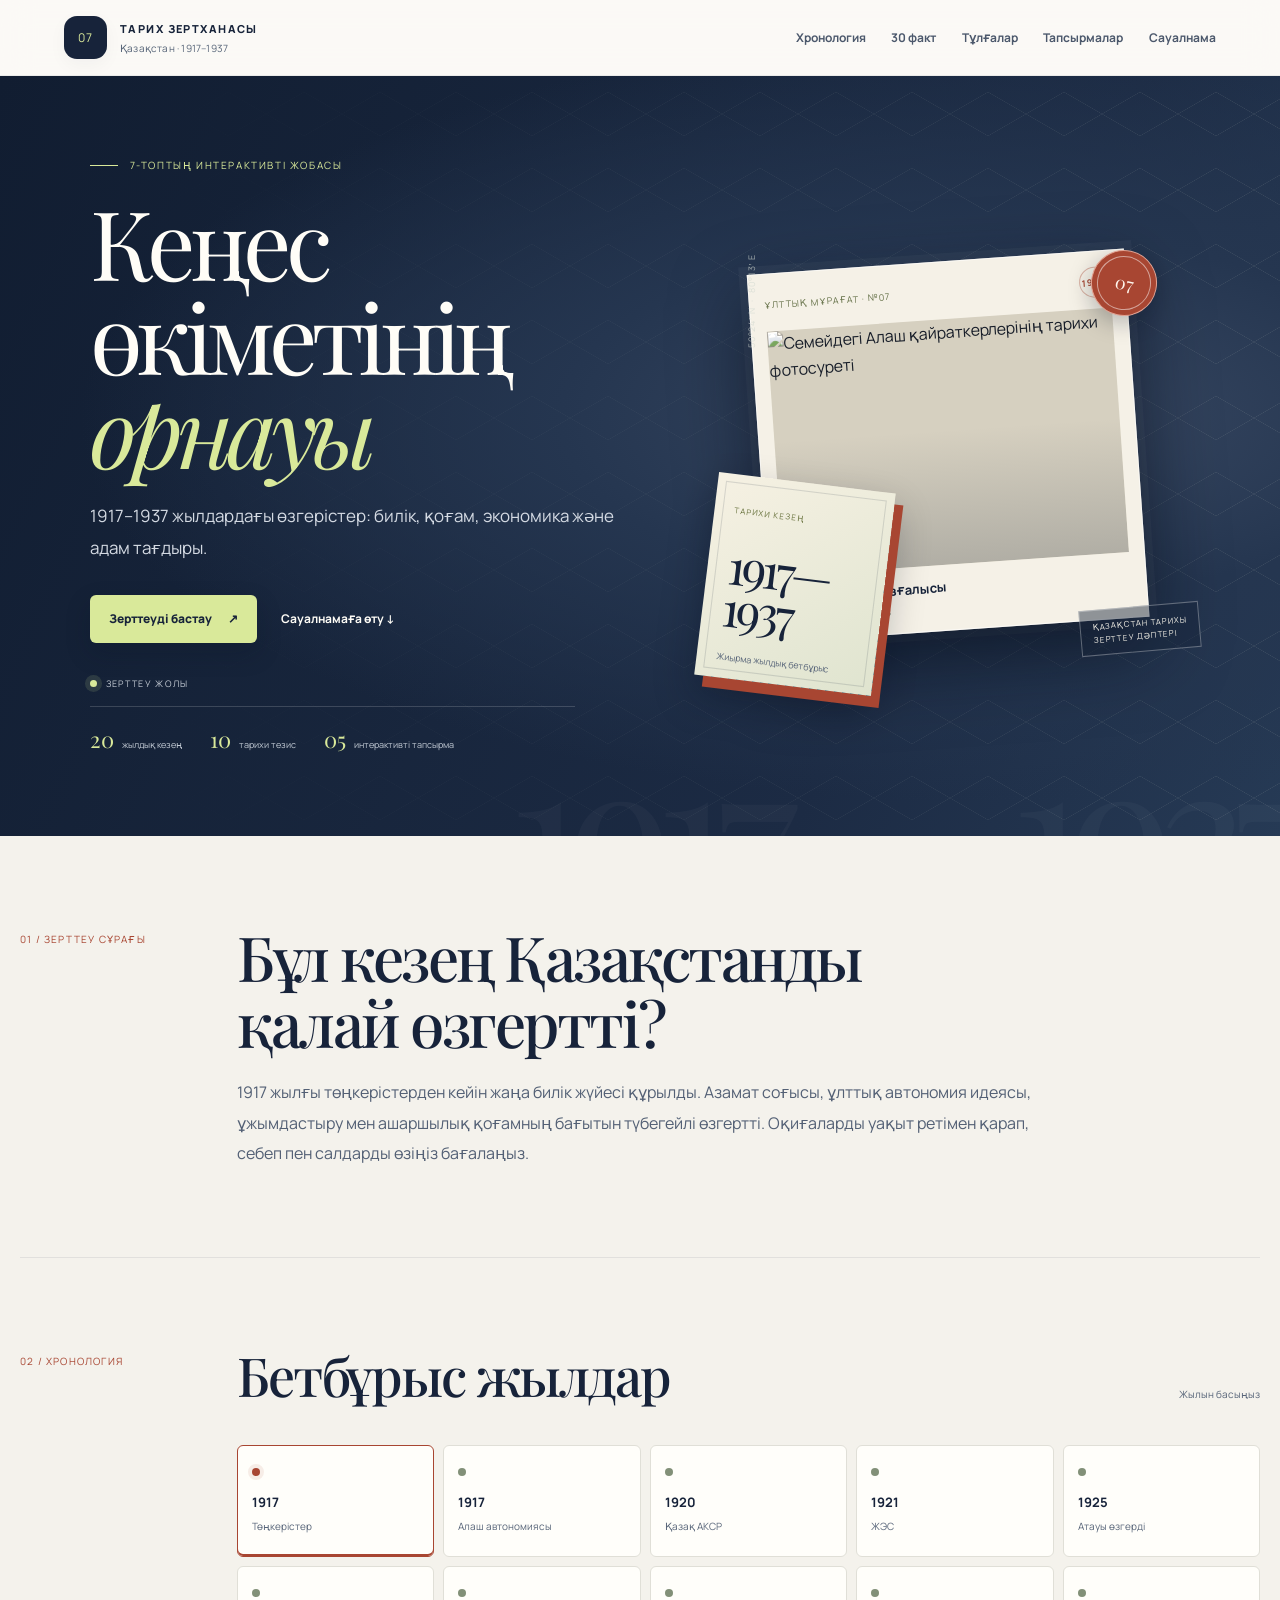
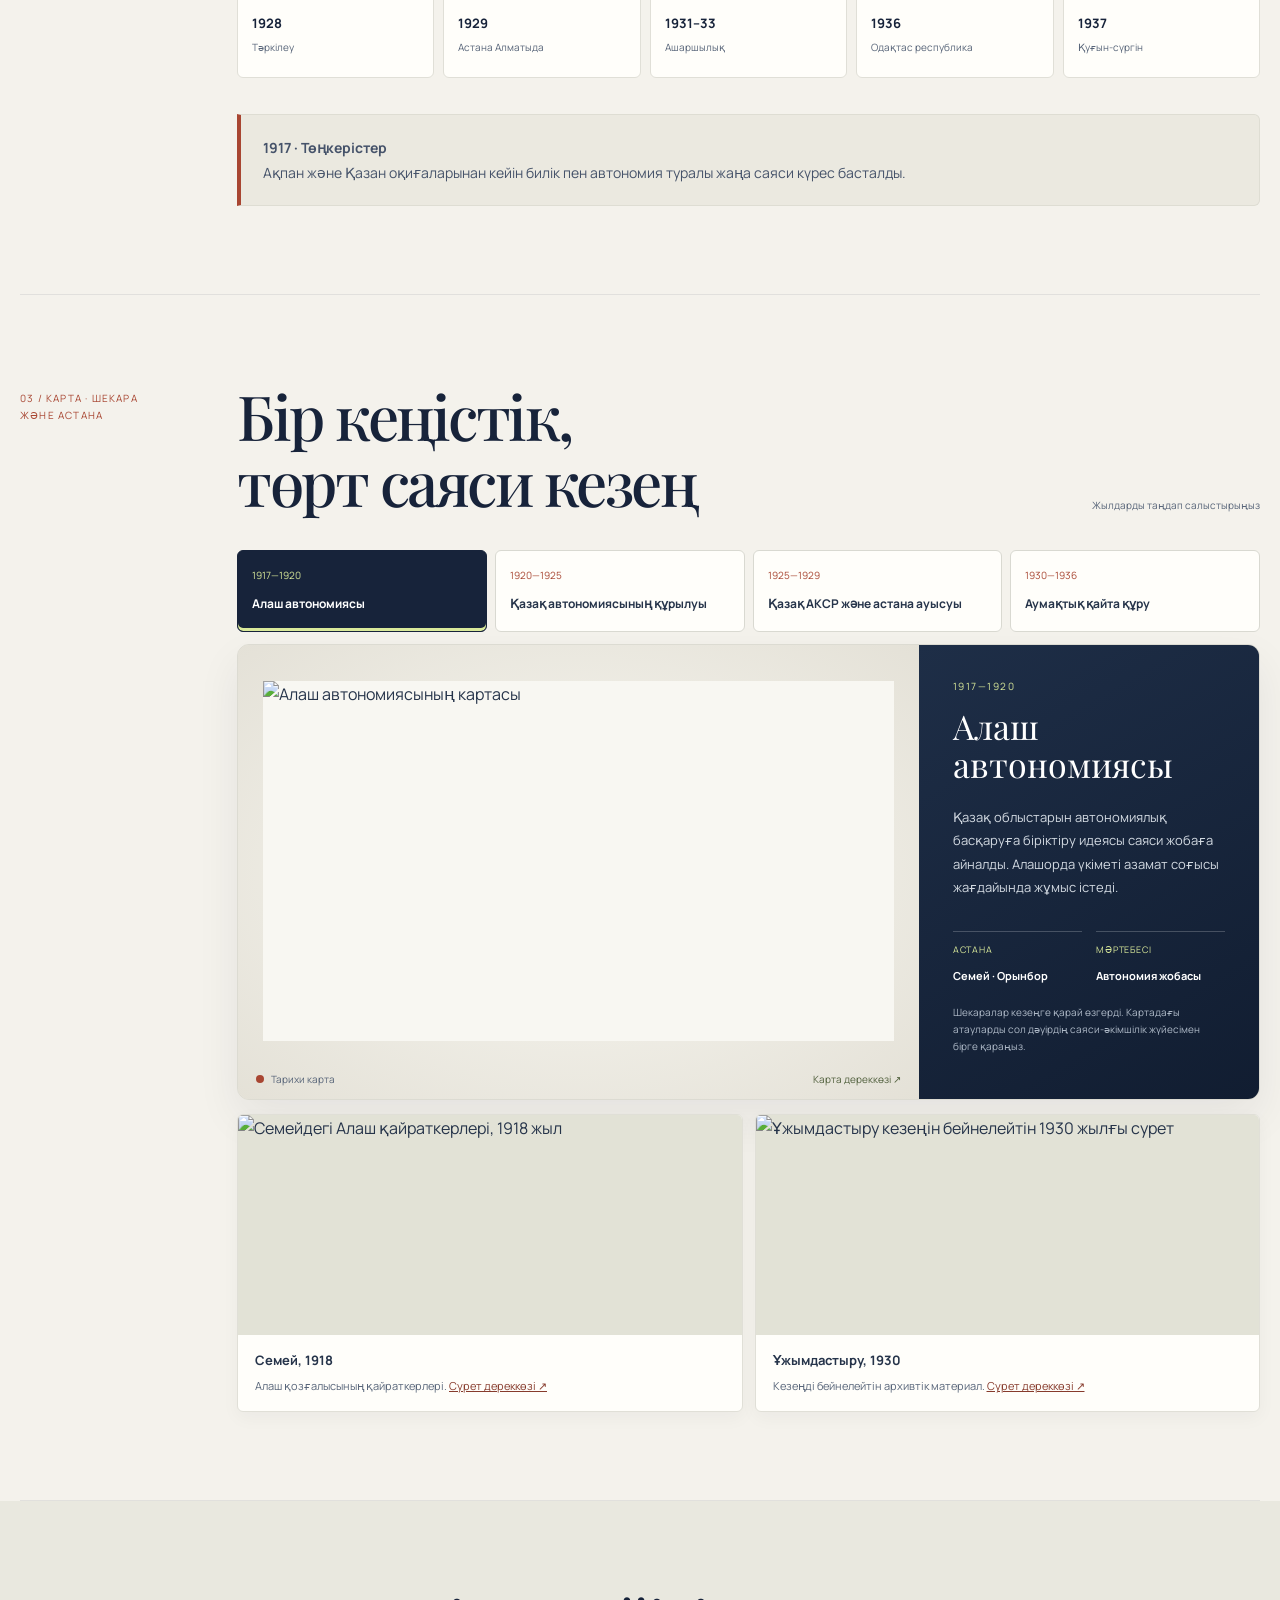
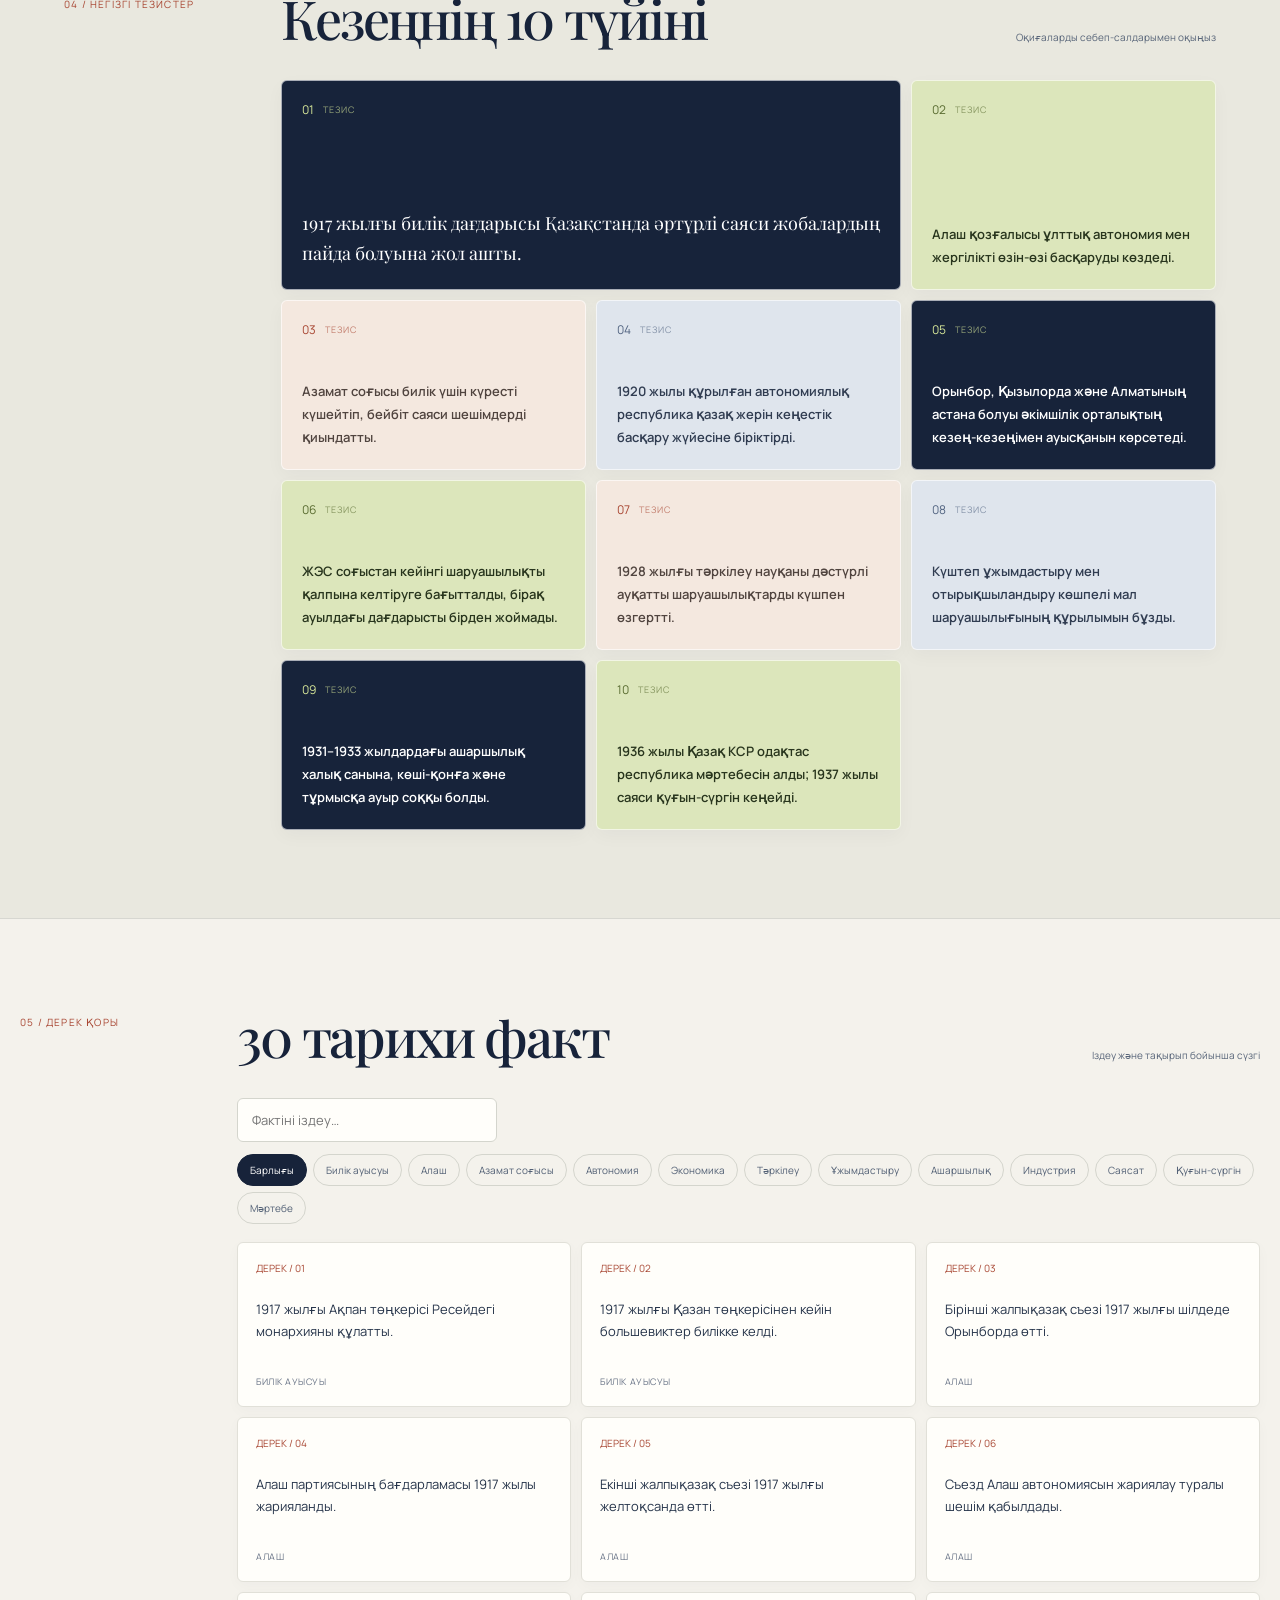
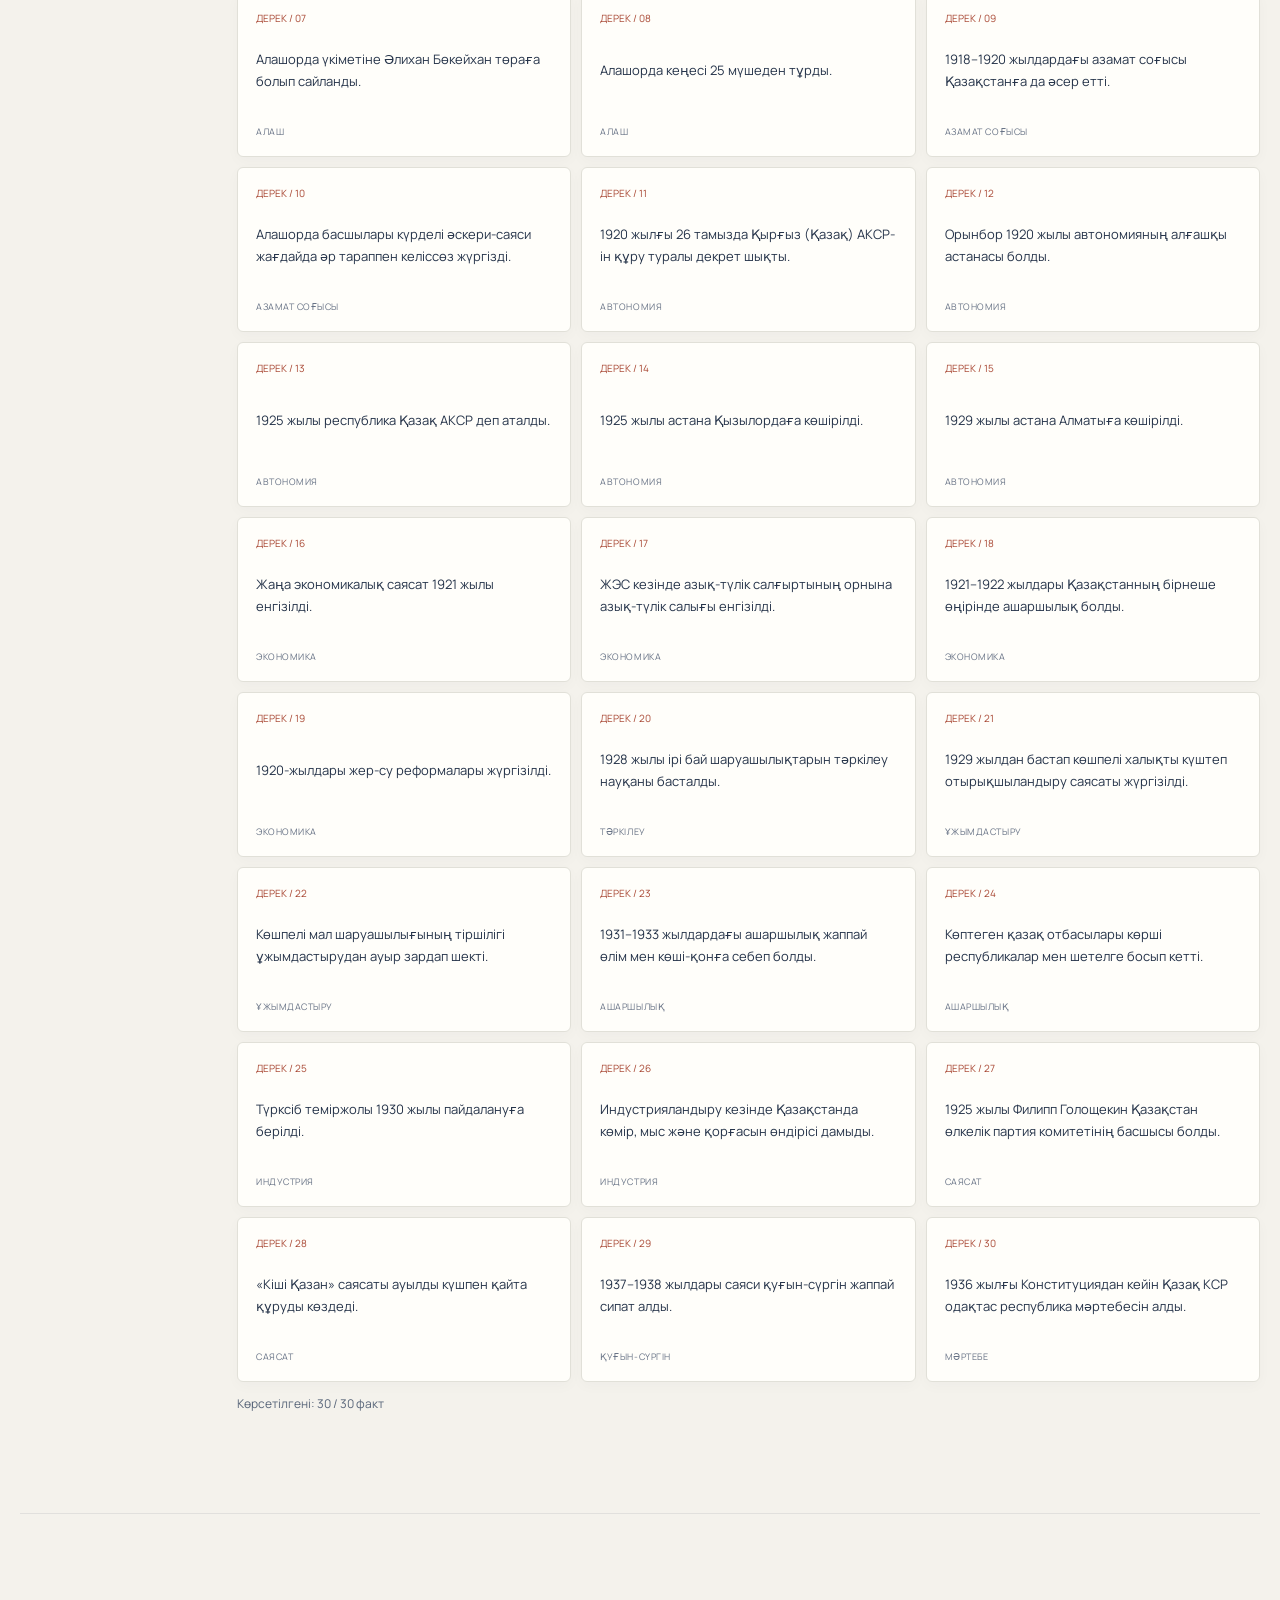
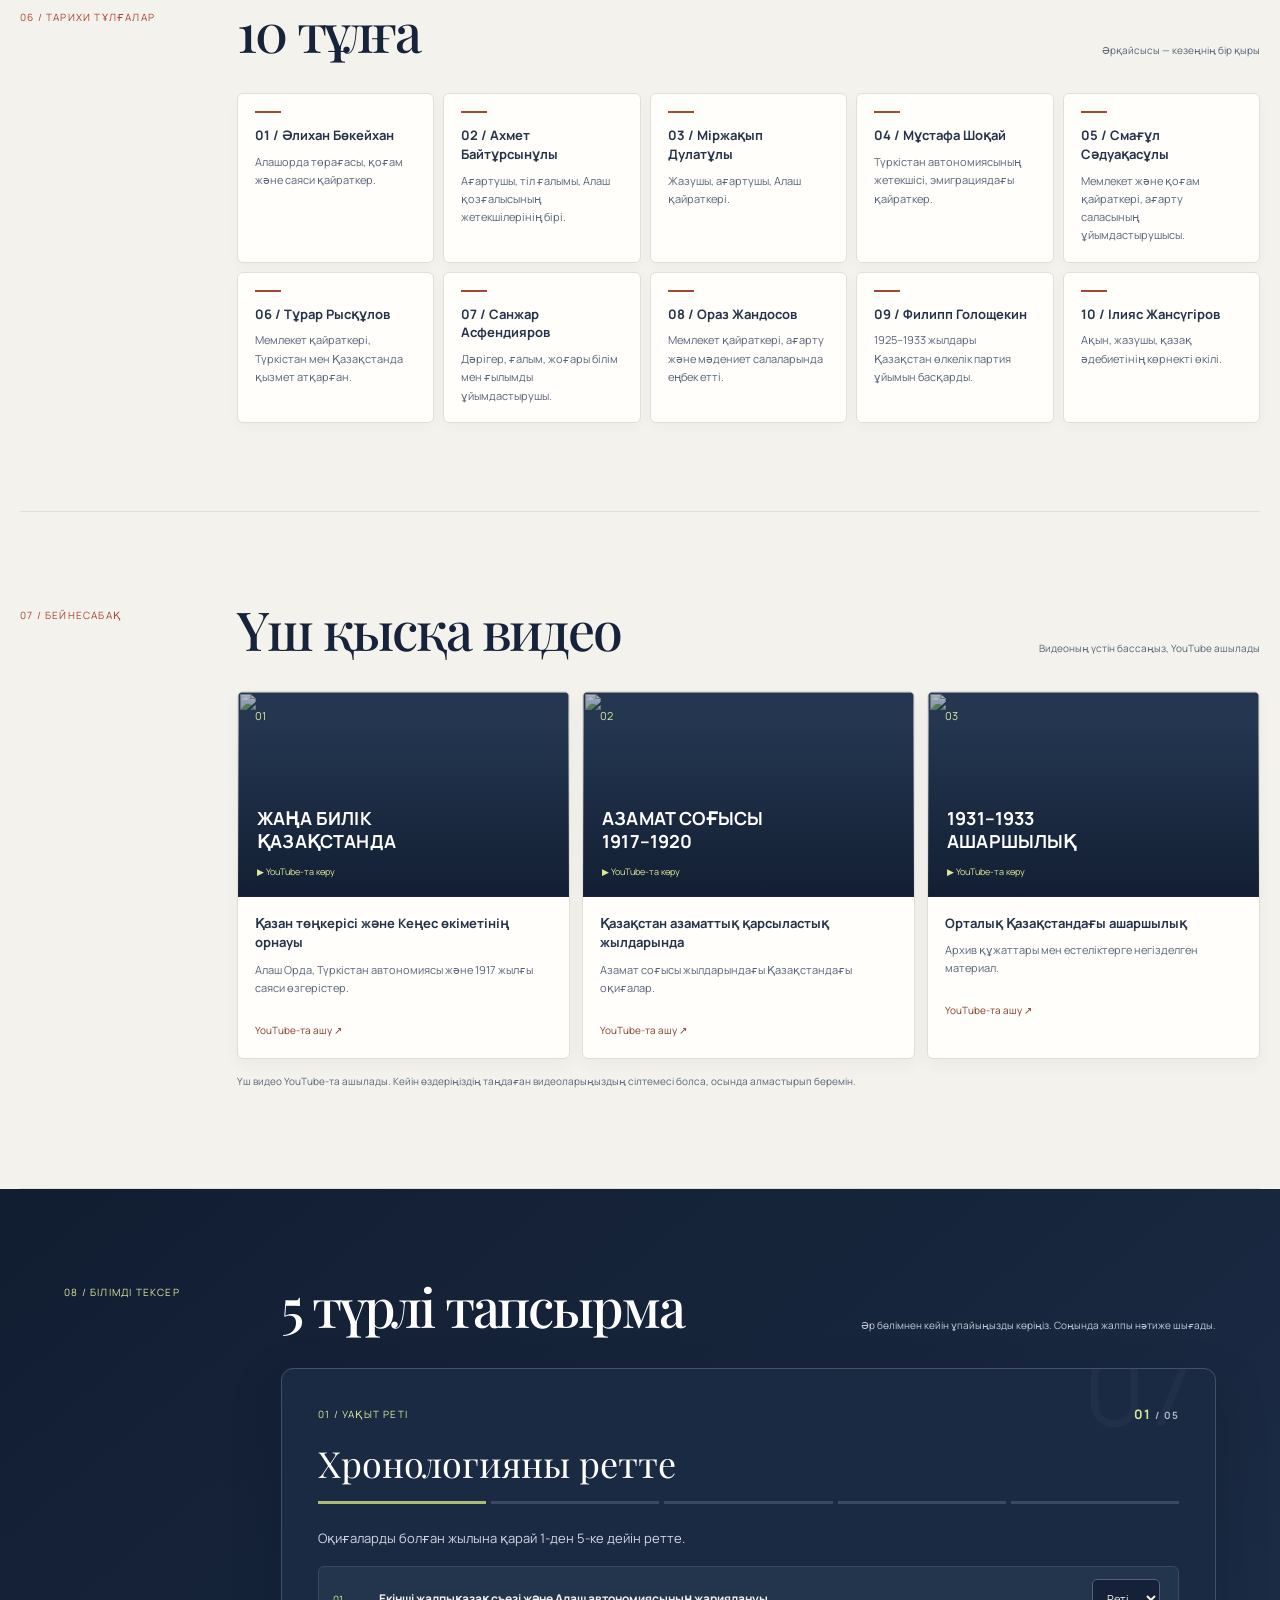
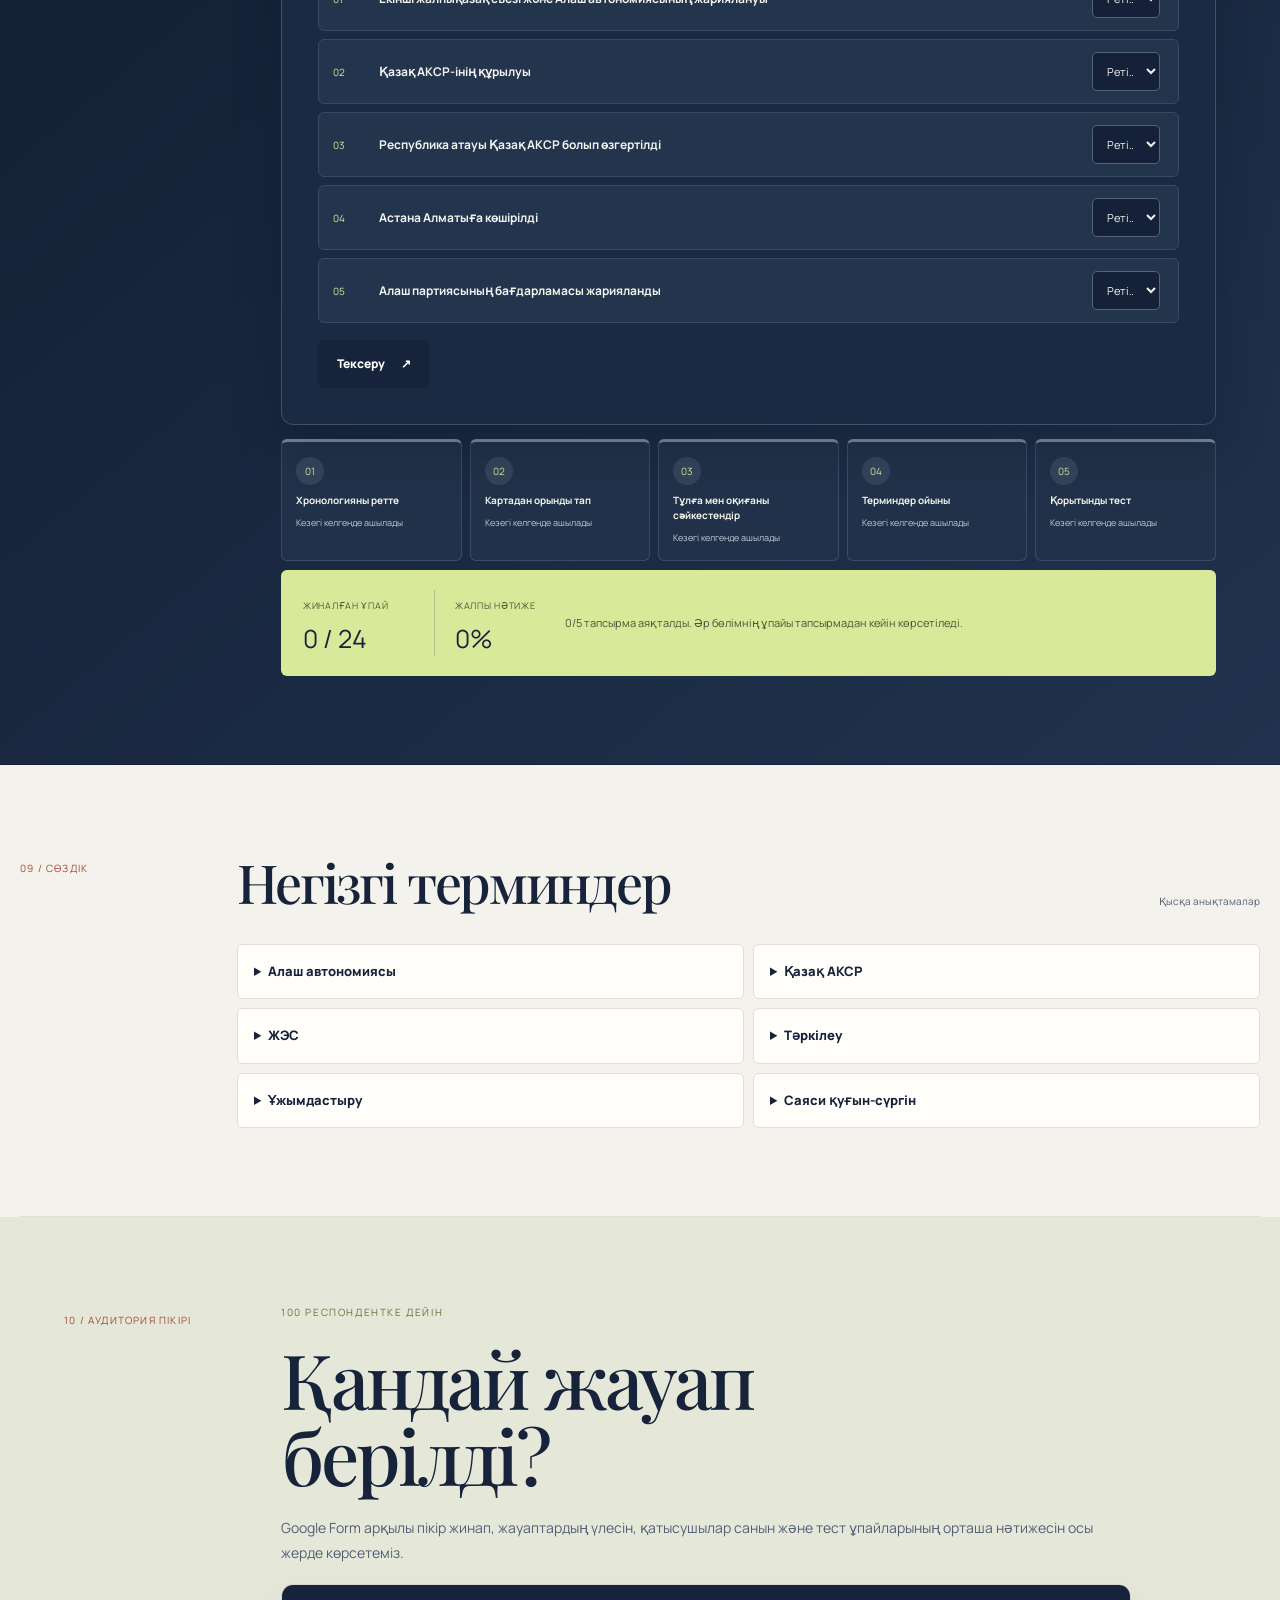
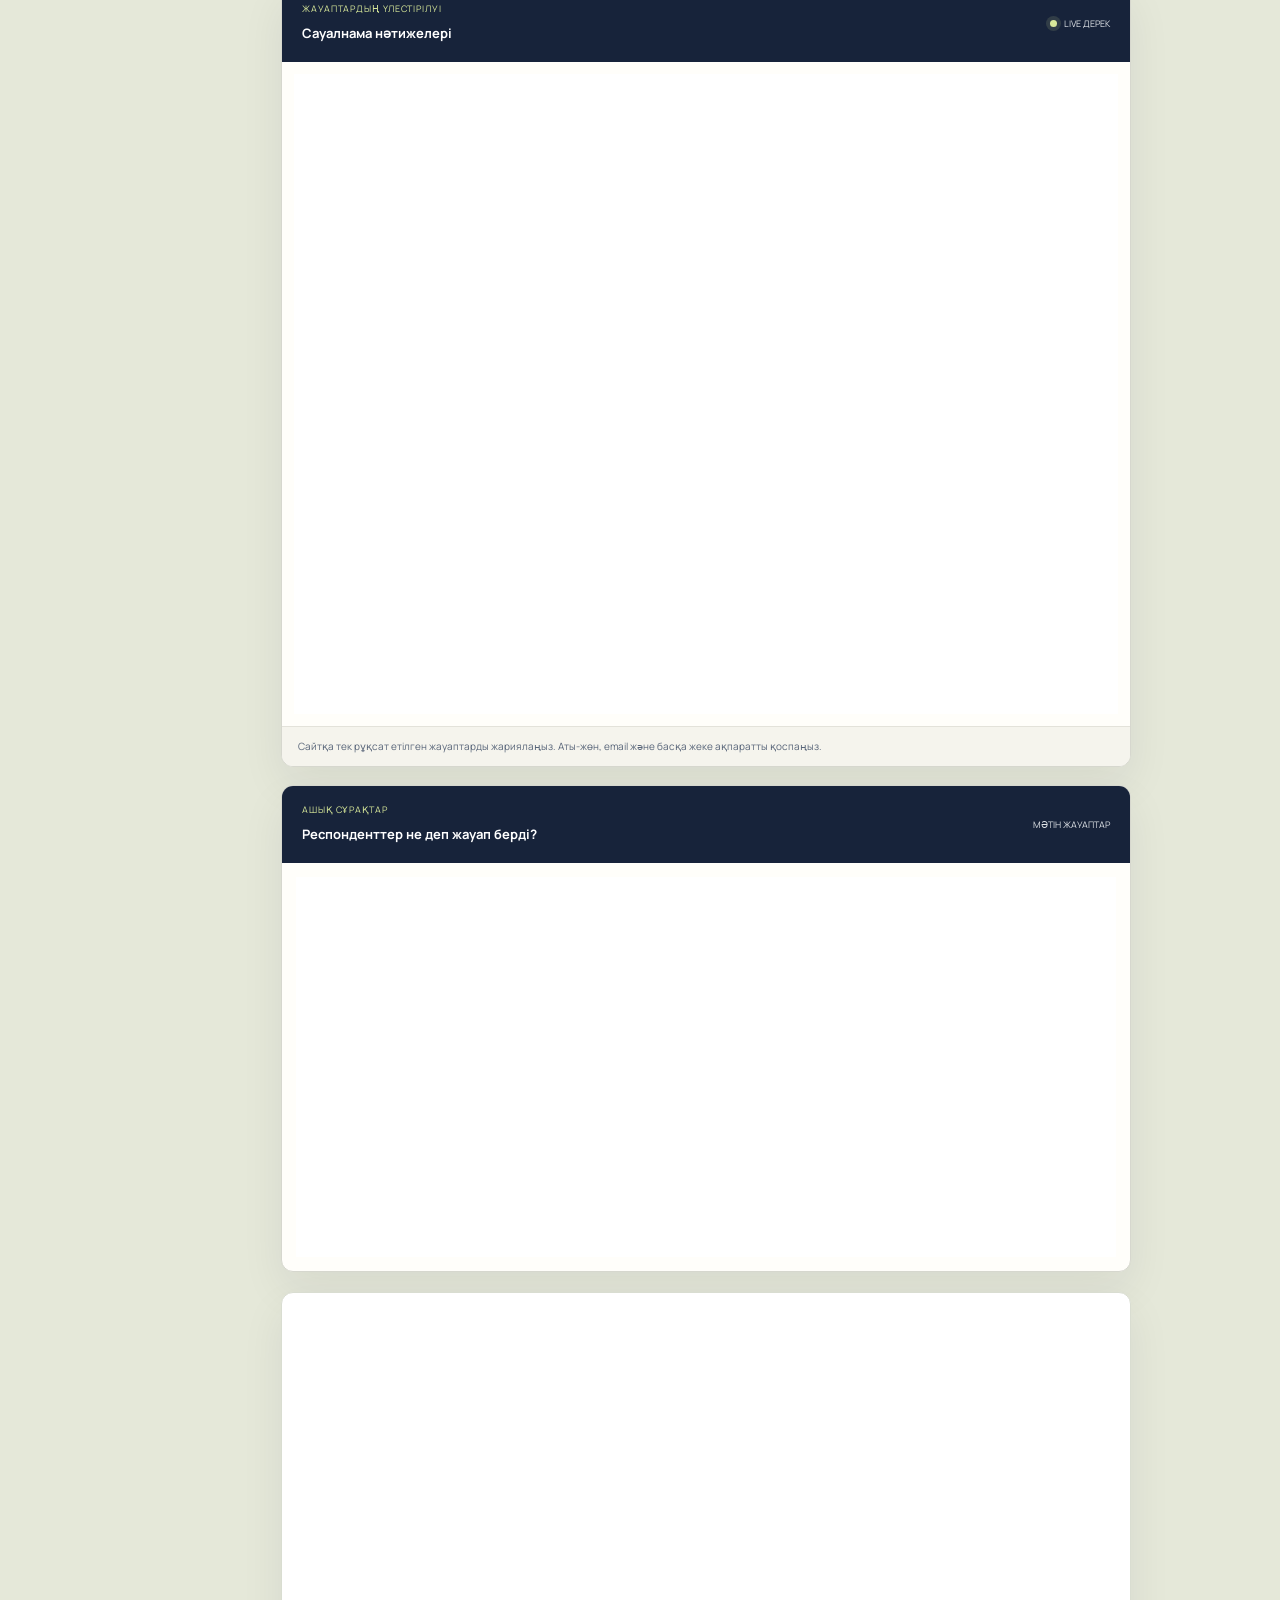
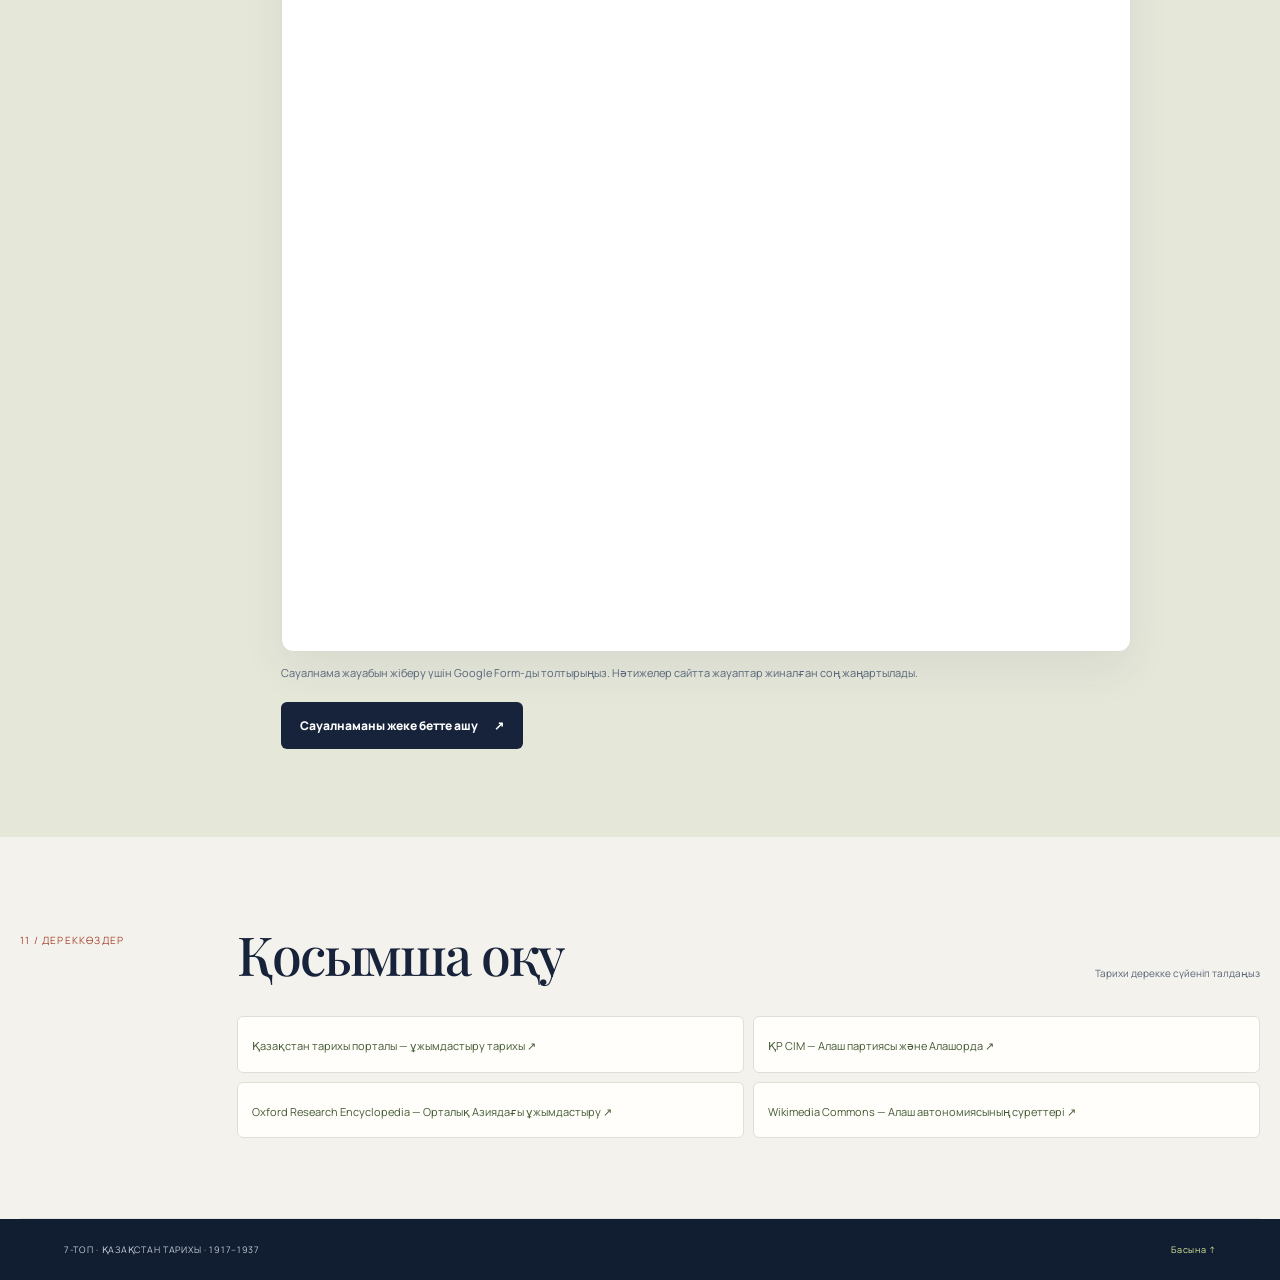
==== commit f808b9fe: "Add files via upload" ====
--- a/index.html
+++ b/index.html
@@ -16,7 +16,7 @@
     <section id="facts" class="section"><div class="section-label">05 / ДЕРЕК ҚОРЫ</div><div class="section-main"><div class="section-head"><h2>30 тарихи факт</h2><span>Іздеу және тақырып бойынша сүзгі</span></div><div class="filters"><input id="factSearch" type="search" placeholder="Фактіні іздеу…" aria-label="Факт іздеу"><div id="factFilters" class="chips"></div></div><div id="factsGrid" class="facts-grid"></div><p id="factCount" class="muted"></p></div></section>
     <section id="people" class="section"><div class="section-label">06 / ТАРИХИ ТҰЛҒАЛАР</div><div class="section-main"><div class="section-head"><h2>10 тұлға</h2><span>Әрқайсысы — кезеңнің бір қыры</span></div><div id="peopleGrid" class="people-grid"></div></div></section>
     <section class="section videos"><div class="section-label">07 / БЕЙНЕСАБАҚ</div><div class="section-main"><div class="section-head"><h2>Үш қысқа видео</h2><span>Видеоның үстін бассаңыз, YouTube ашылады</span></div><div class="video-grid"><a class="video-card video-link" href="https://www.youtube.com/watch?v=chrDD1May6A" target="_blank" rel="noreferrer"><div class="video-cover cover-one"><img src="https://img.youtube.com/vi/chrDD1May6A/hqdefault.jpg" alt="" loading="lazy"><span>01</span><b>ЖАҢА БИЛІК<br>ҚАЗАҚСТАНДА</b><i>▶ YouTube-та көру</i></div><div><h3>Қазан төңкерісі және Кеңес өкіметінің орнауы</h3><p>Алаш Орда, Түркістан автономиясы және 1917 жылғы саяси өзгерістер.</p><span class="video-cta">YouTube-та ашу ↗</span></div></a><a class="video-card video-link" href="https://www.youtube.com/watch?v=5hBeMjeWG5c" target="_blank" rel="noreferrer"><div class="video-cover cover-two"><img src="https://img.youtube.com/vi/5hBeMjeWG5c/hqdefault.jpg" alt="" loading="lazy"><span>02</span><b>АЗАМАТ СОҒЫСЫ<br>1917–1920</b><i>▶ YouTube-та көру</i></div><div><h3>Қазақстан азаматтық қарсыластық жылдарында</h3><p>Азамат соғысы жылдарындағы Қазақстандағы оқиғалар.</p><span class="video-cta">YouTube-та ашу ↗</span></div></a><a class="video-card video-link" href="https://www.youtube.com/watch?v=0yjbOv4OIMk" target="_blank" rel="noreferrer"><div class="video-cover cover-three"><img src="https://img.youtube.com/vi/0yjbOv4OIMk/hqdefault.jpg" alt="" loading="lazy"><span>03</span><b>1931–1933<br>АШАРШЫЛЫҚ</b><i>▶ YouTube-та көру</i></div><div><h3>Орталық Қазақстандағы ашаршылық</h3><p>Архив құжаттары мен естеліктерге негізделген материал.</p><span class="video-cta">YouTube-та ашу ↗</span></div></a></div><p class="video-note">Үш видео YouTube-та ашылады. Кейін өздеріңіздің таңдаған видеоларыңыздың сілтемесі болса, осында алмастырып беремін.</p></div></section>
-    <section id="game" class="section game-section"><div class="section-label">08 / БІЛІМДІ ТЕКСЕР</div><div class="section-main"><div class="section-head"><h2>5 түрлі тапсырма</h2><span>Әр бөлімнен кейін ұпайыңызды көріңіз. Соңында жалпы нәтиже шығады.</span></div><div id="quiz" class="activity-shell"></div><div id="taskResults" class="task-results"></div><div class="score-panel"><div><span>ЖИНАЛҒАН ҰПАЙ</span><strong id="score">0 / 24</strong></div><div><span>ЖАЛПЫ НӘТИЖЕ</span><strong id="scorePercent">0%</strong></div><p id="scoreText">Бес тапсырманы ретімен орындаңыз. Нәтиже осы құрылғыда сақталады.</p></div><button class="button button-dark restart-activities" id="restartActivities" type="button">Тапсырмаларды басынан бастау <span>↻</span></button></div></section>
+    <section id="game" class="section game-section"><div class="section-label">08 / БІЛІМДІ ТЕКСЕР</div><div class="section-main"><div class="section-head"><h2>5 түрлі тапсырма</h2><span>Әр бөлімнен кейін ұпайыңызды көріңіз. Соңында жалпы нәтиже шығады.</span></div><div id="quiz" class="activity-shell"></div><div id="taskResults" class="task-results"></div><div class="score-panel"><div><span>ЖИНАЛҒАН ҰПАЙ</span><strong id="score">0 / 24</strong></div><div><span>ЖАЛПЫ НӘТИЖЕ</span><strong id="scorePercent">0%</strong></div><p id="scoreText">Бес тапсырманы ретімен орындаңыз. Нәтиже осы құрылғыда сақталады.</p></div></div></section>
     <section class="section terms"><div class="section-label">09 / СӨЗДІК</div><div class="section-main"><div class="section-head"><h2>Негізгі терминдер</h2><span>Қысқа анықтамалар</span></div><div class="terms-grid"><details><summary>Алаш автономиясы</summary><p>1917 жылғы желтоқсанда жарияланған, қазақ облыстарын өзін-өзі басқаруға біріктіруді көздеген автономия.</p></details><details><summary>Қазақ АКСР</summary><p>1920 жылы құрылған автономиялық кеңестік республика; 1925 жылы атауы Қазақ АКСР болып өзгертілді.</p></details><details><summary>ЖЭС</summary><p>1921 жылдан енгізілген жаңа экономикалық саясат; нарықтық қатынастардың кейбір түрлеріне уақытша рұқсат берді.</p></details><details><summary>Тәркілеу</summary><p>1928 жылдан бастап ірі бай шаруашылықтарының мал-мүлкін мемлекетке күштеп алу науқаны.</p></details><details><summary>Ұжымдастыру</summary><p>Жеке шаруашылықтарды колхоздарға біріктіру саясаты; Қазақстанда күштеп жүргізіліп, көшпелі мал шаруашылығын күйретті.</p></details><details><summary>Саяси қуғын-сүргін</summary><p>Биліктің саяси айыптармен адамдарды қудалауы, қамауы, жер аударуы немесе жазалауы.</p></details></div></div></section>
     <section id="survey" class="survey-section"><div class="section-label">10 / АУДИТОРИЯ ПІКІРІ</div><div class="survey-copy"><p class="eyebrow">100 РЕСПОНДЕНТКЕ ДЕЙІН</p><h2>Қандай жауап берілді?</h2><p>Google Form арқылы пікір жинап, жауаптардың үлесін, қатысушылар санын және тест ұпайларының орташа нәтижесін осы жерде көрсетеміз.</p><div class="results-board"><div class="results-title"><div><span>ЖАУАПТАРДЫҢ ҮЛЕСТІРІЛУІ</span><b>Сауалнама нәтижелері</b></div><span class="live-tag"><i></i> LIVE ДЕРЕК</span></div><div class="results-embed" id="resultsEmbed"><iframe title="Жабық және көп жауапты сұрақтардың статистикасы" src="https://docs.google.com/spreadsheets/d/e/2PACX-1vQ_eg-JKMXTEhOnDR_fDg1_WGzBio6iOq1QlJEIL4eHB078-cXBOUqNGJLV0B4F-Jkm5acv4C6qHM7a/pubhtml?gid=1368045800&amp;single=true&amp;widget=true&amp;headers=false" loading="lazy"></iframe></div><div class="result-foot">Сайтқа тек рұқсат етілген жауаптарды жариялаңыз. Аты-жөн, email және басқа жеке ақпаратты қоспаңыз.</div></div><div class="open-answers-board"><div class="results-title"><div><span>АШЫҚ СҰРАҚТАР</span><b>Респонденттер не деп жауап берді?</b></div><span class="live-tag">МӘТІН ЖАУАПТАР</span></div><div class="open-answers" id="openAnswersEmbed"><iframe title="Ашық сұрақтарға берілген респондент жауаптары" src="https://docs.google.com/spreadsheets/d/e/2PACX-1vQ_eg-JKMXTEhOnDR_fDg1_WGzBio6iOq1QlJEIL4eHB078-cXBOUqNGJLV0B4F-Jkm5acv4C6qHM7a/pubhtml?gid=1356317450&amp;single=true&amp;widget=true&amp;headers=false" loading="lazy"></iframe></div></div><div class="survey-form-frame"><iframe title="7-топтың Google Form сауалнамасы" src="https://docs.google.com/forms/d/e/1FAIpQLSdYBGiq_O11qTnDUoy_f5lnRebUAaGD9A5DX1_RNmurkDdvCA/viewform?embedded=true" loading="lazy" allowfullscreen></iframe></div><p class="form-caption">Сауалнама жауабын жіберу үшін Google Form-ды толтырыңыз. Нәтижелер сайтта жауаптар жиналған соң жаңартылады.</p><a class="button" href="form.html">Сауалнаманы жеке бетте ашу <span>↗</span></a></div></section>
     <section class="section sources"><div class="section-label">11 / ДЕРЕККӨЗДЕР</div><div class="section-main"><div class="section-head"><h2>Қосымша оқу</h2><span>Тарихи дерекке сүйеніп талдаңыз</span></div><ul class="source-list"><li><a href="https://e-history.kz/en/history-of-kazakhstan/show/9610" target="_blank" rel="noreferrer">Қазақстан тарихы порталы — ұжымдастыру тарихы ↗</a></li><li><a href="https://www.gov.kz/org/mfa-london/press/article/details/74414?lang=en" target="_blank" rel="noreferrer">ҚР СІМ — Алаш партиясы және Алашорда ↗</a></li><li><a href="https://academic.oup.com/edited-volume/61799/chapter-abstract/546285580" target="_blank" rel="noreferrer">Oxford Research Encyclopedia — Орталық Азиядағы ұжымдастыру ↗</a></li><li><a href="https://commons.wikimedia.org/wiki/Category:Alash_Autonomy" target="_blank" rel="noreferrer">Wikimedia Commons — Алаш автономиясының суреттері ↗</a></li></ul></div></section>
--- a/premium-design.css
+++ b/premium-design.css
@@ -26,5 +26,3 @@
 @keyframes hero-in{from{opacity:0;transform:translateY(14px)}to{opacity:1;transform:translateY(0)}}@keyframes art-in{from{opacity:0}to{opacity:1}}
 @media(prefers-reduced-motion:reduce){*,*::before,*::after{scroll-behavior:auto!important;animation-duration:.01ms!important;animation-iteration-count:1!important;transition-duration:.01ms!important}}
 
-.restart-activities{display:inline-flex;align-items:center;gap:10px;margin-top:14px;border:1px solid #718097;background:transparent;color:#eef0ed}.restart-activities:hover{border-color:var(--lime);color:var(--lime)}.restart-activities:focus-visible{outline:3px solid var(--lime);outline-offset:3px}
-@media(max-width:760px){.restart-activities{width:100%;justify-content:center}}
